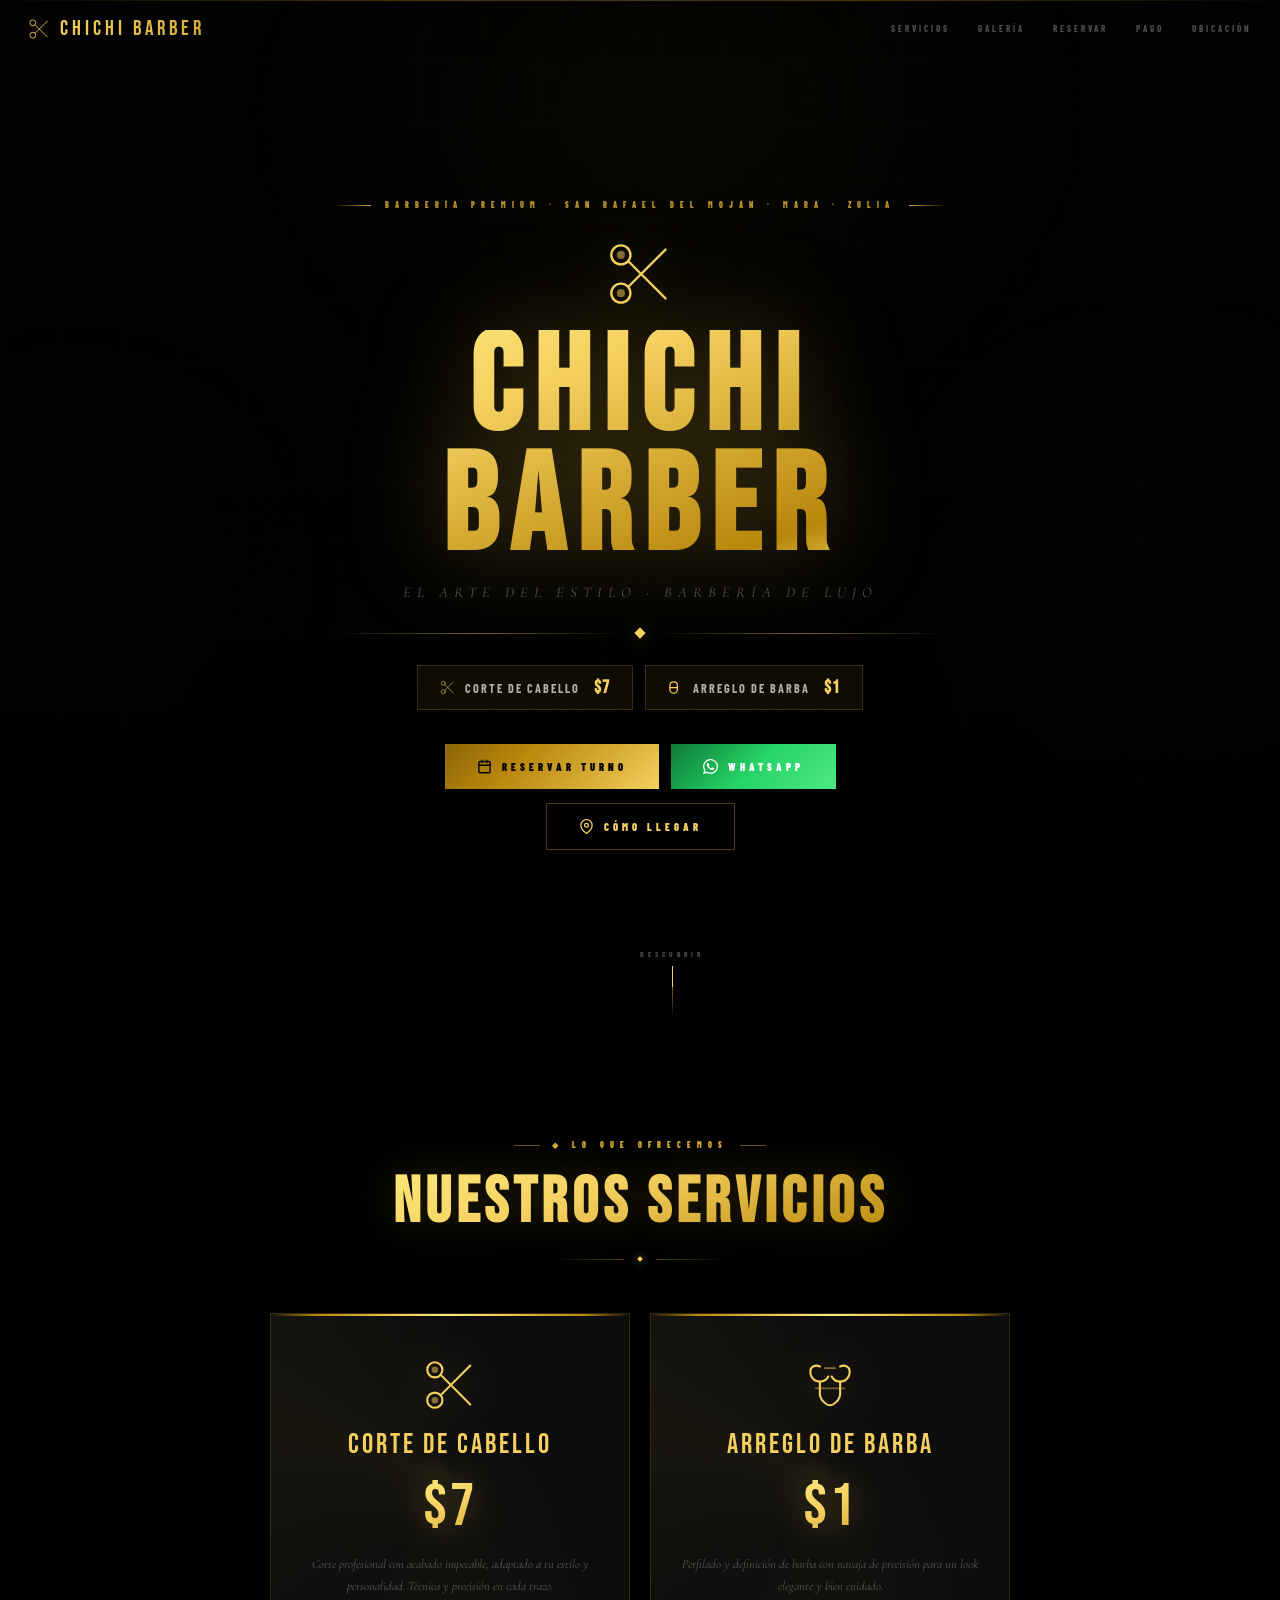
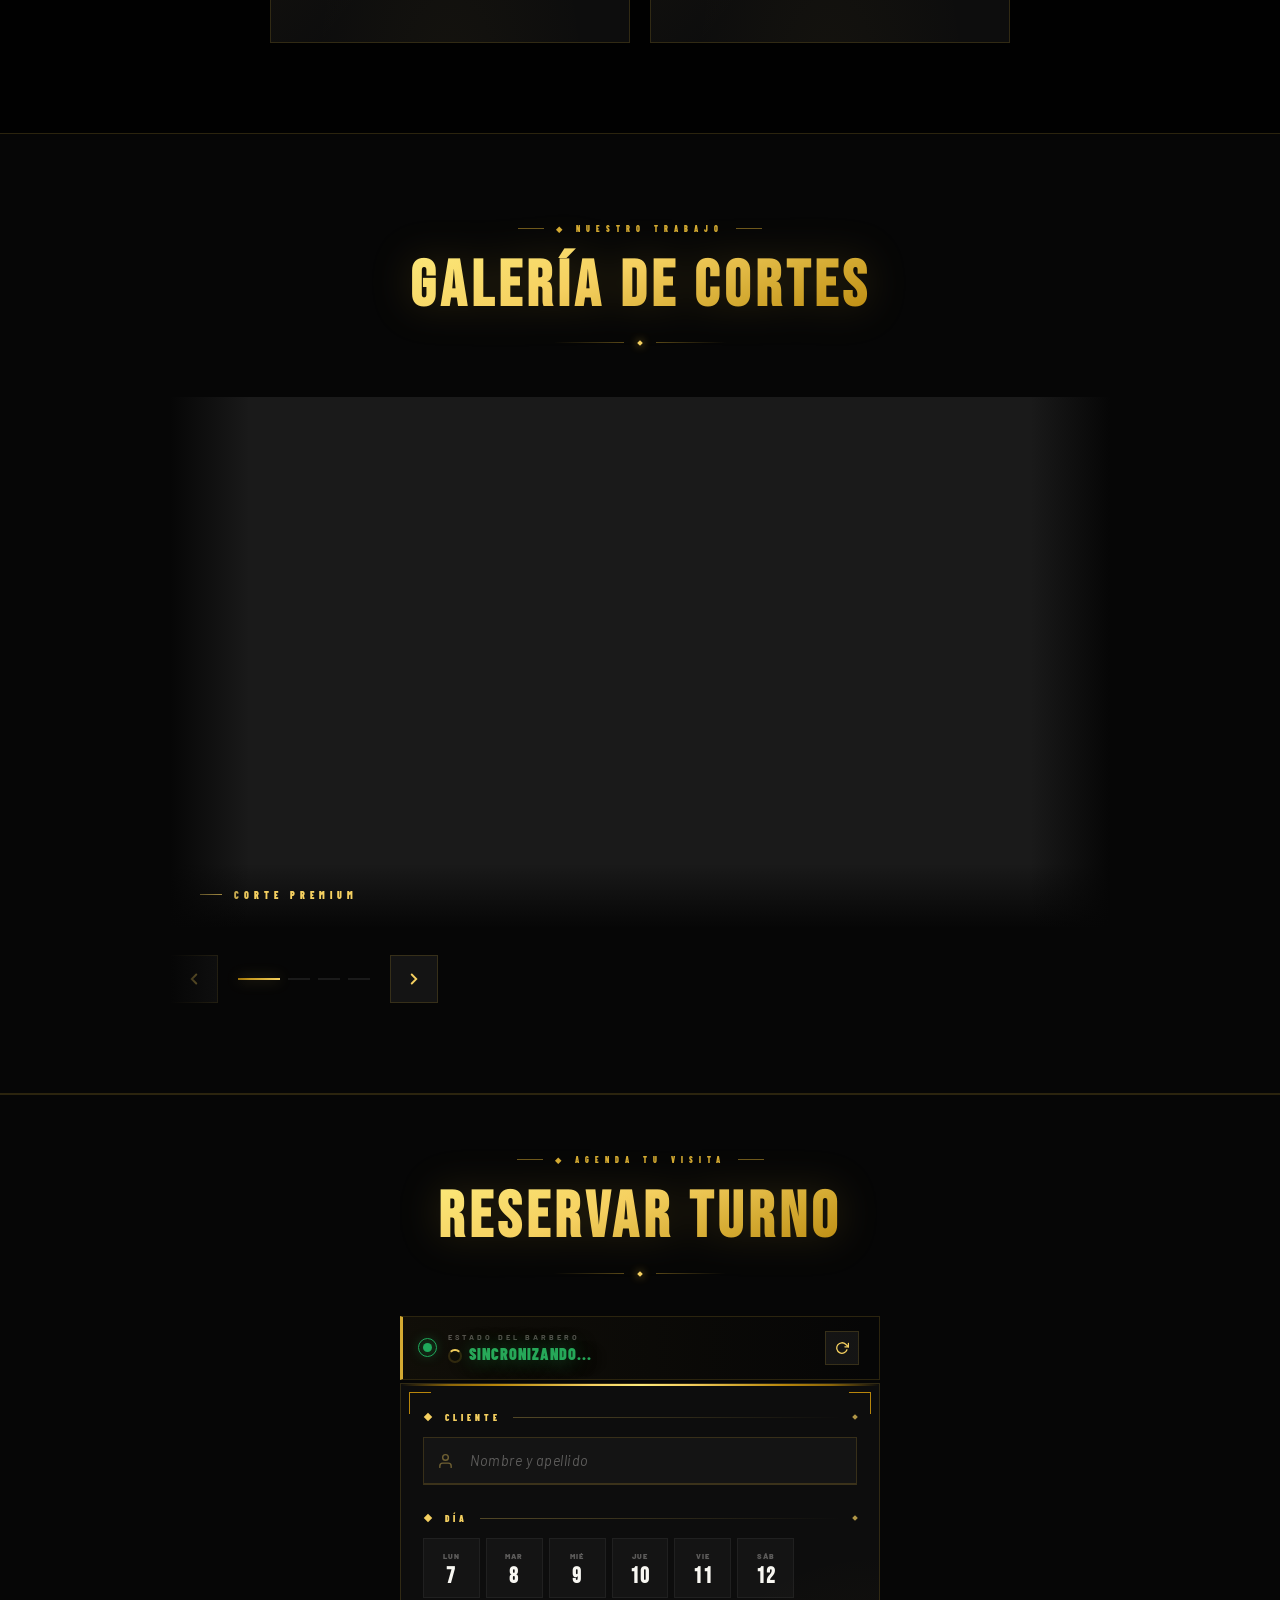
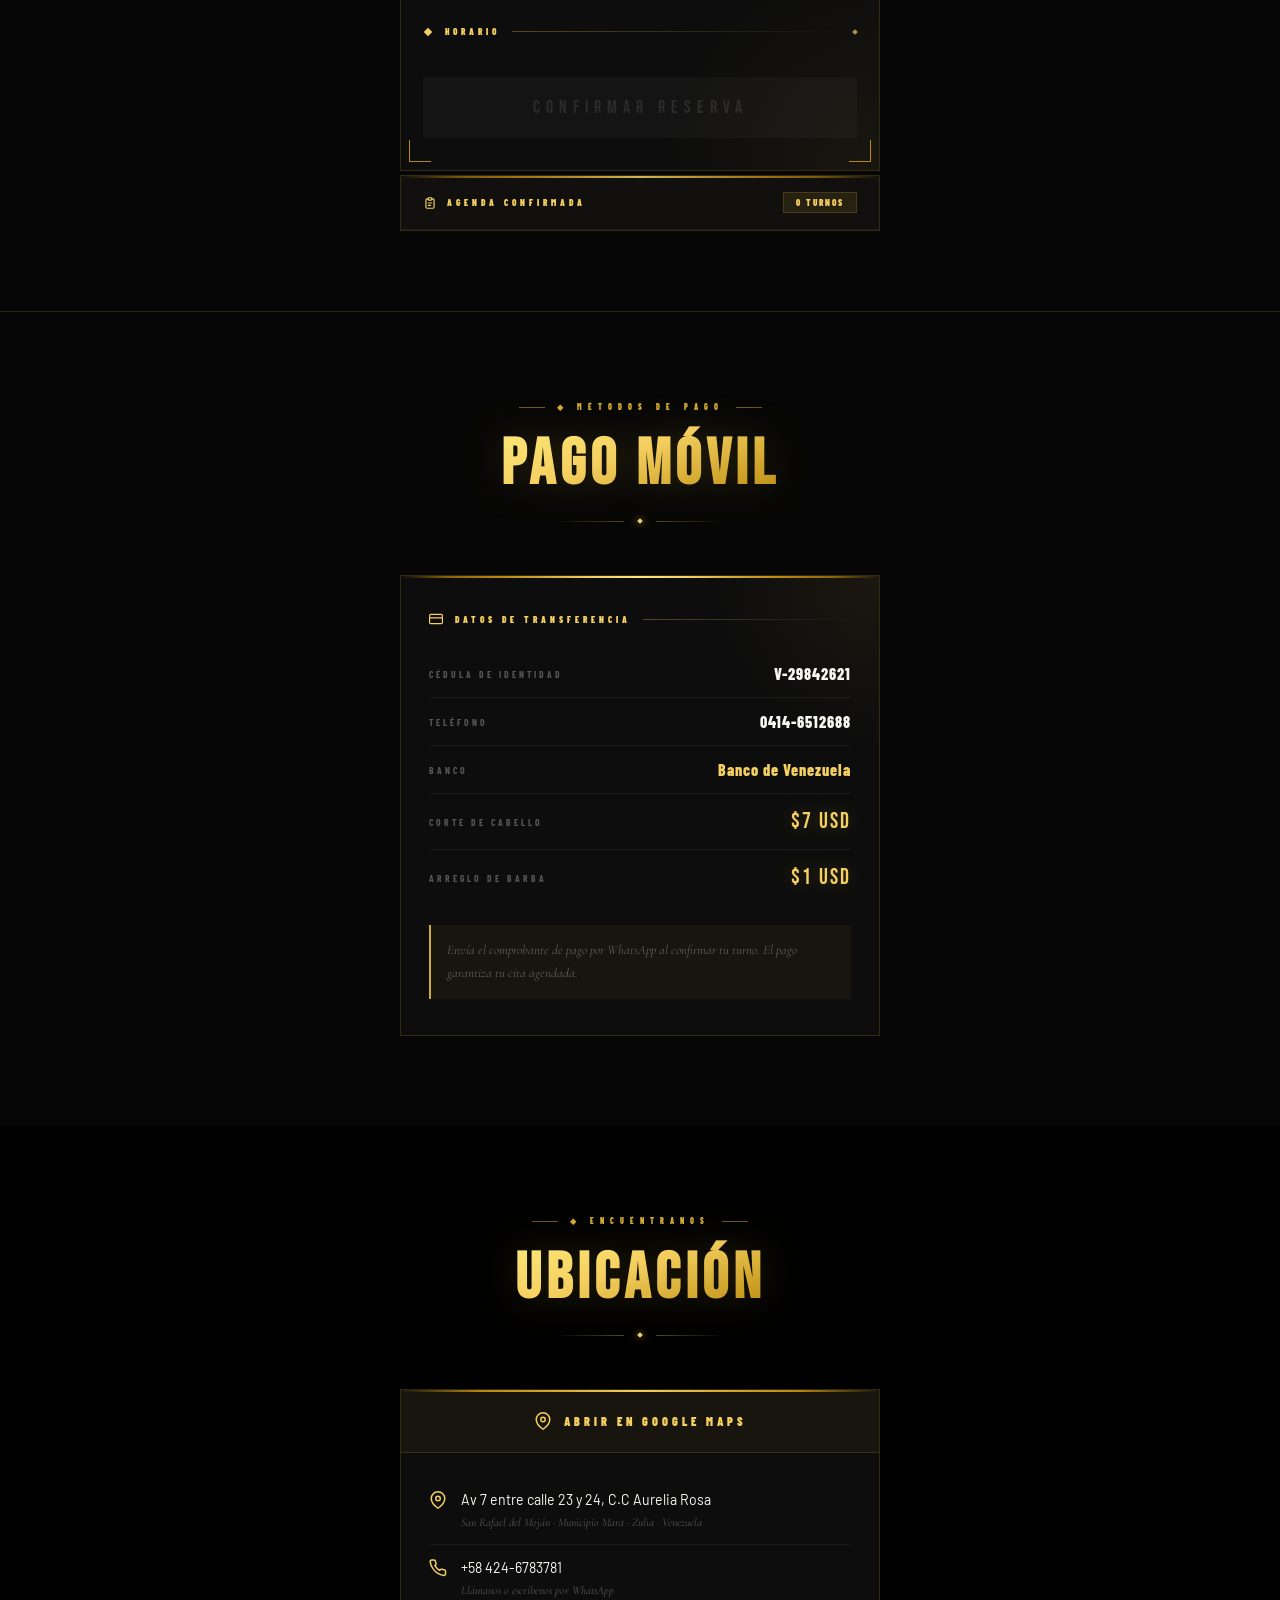
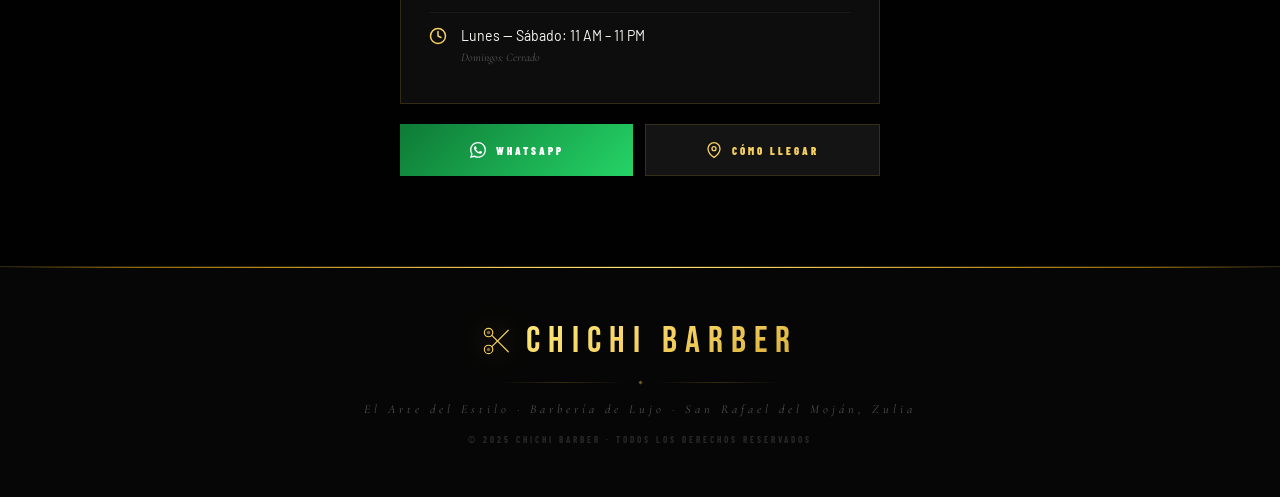
==== index.html @ 73920055 "Update index.html" ====
<!DOCTYPE html>
<html lang="es">
<head>
<meta charset="UTF-8">
<meta name="viewport" content="width=device-width, initial-scale=1.0">
<title>Chichi Barber — San Rafael del Moján</title>
<link href="https://fonts.googleapis.com/css2?family=Cormorant+Garamond:ital,wght@0,300;0,400;0,600;0,700;1,300;1,400;1,600&family=Bebas+Neue&family=Barlow:wght@300;400;500;600&family=Barlow+Condensed:wght@400;600;700;800;900&display=swap" rel="stylesheet">
<style>
*,*::before,*::after{box-sizing:border-box;margin:0;padding:0}
:root{
  --black:#010101;--ink:#060606;--panel:#0d0d0d;--surface:#141414;--surface2:#1a1a1a;
  --line:rgba(255,255,255,0.05);--line2:rgba(212,170,50,0.18);
  --gold:#d4aa32;--gold2:#f5d060;--gold3:#b8860b;--gold4:#fce97a;--gold5:#8b6508;
  --goldglow:rgba(212,170,50,0.25);--goldglow2:rgba(245,208,96,0.4);
  --dim:rgba(212,170,50,0.07);--dim2:rgba(212,170,50,0.14);
  --green:#1fa85a;--white:#f8f7f2;--muted:rgba(248,247,242,0.32);--wa:#25D366;
}
html{scroll-behavior:smooth}
body{min-height:100vh;background:var(--black);font-family:'Barlow',sans-serif;color:var(--white);overflow-x:hidden}

/* BG */
#bg-layer{position:fixed;inset:0;z-index:0;pointer-events:none;overflow:hidden}
.bg-noise{position:absolute;inset:0;opacity:0.03;background-image:url("data:image/svg+xml,%3Csvg viewBox='0 0 200 200' xmlns='http://www.w3.org/2000/svg'%3E%3Cfilter id='n'%3E%3CfeTurbulence type='fractalNoise' baseFrequency='0.85' numOctaves='4' stitchTiles='stitch'/%3E%3C/filter%3E%3Crect width='100%25' height='100%25' filter='url(%23n)'/%3E%3C/svg%3E");background-size:200px}
.bg-grid{position:absolute;inset:0;background-image:linear-gradient(rgba(212,170,50,0.02) 1px,transparent 1px),linear-gradient(90deg,rgba(212,170,50,0.02) 1px,transparent 1px);background-size:60px 60px;animation:gridDrift 40s linear infinite}
@keyframes gridDrift{from{transform:translate(0,0)}to{transform:translate(60px,60px)}}
.bg-orb{position:absolute;border-radius:50%;filter:blur(100px);animation:orbFloat 15s ease-in-out infinite}
.bg-orb.o1{width:700px;height:500px;background:radial-gradient(ellipse,rgba(212,170,50,0.08),transparent 70%);top:-15%;left:25%;animation-delay:0s}
.bg-orb.o2{width:500px;height:500px;background:radial-gradient(ellipse,rgba(245,208,96,0.05),transparent 70%);bottom:5%;right:-10%;animation-delay:-7s}
.bg-orb.o3{width:350px;height:350px;background:radial-gradient(ellipse,rgba(212,170,50,0.06),transparent 70%);top:45%;left:-8%;animation-delay:-12s}
@keyframes orbFloat{0%,100%{transform:translateY(0) scale(1)}33%{transform:translateY(-50px) scale(1.06)}66%{transform:translateY(25px) scale(0.96)}}
.particle{position:absolute;width:2px;height:2px;background:var(--gold2);border-radius:50%;animation:particleFly linear infinite;opacity:0}
@keyframes particleFly{0%{transform:translateY(100vh) translateX(0);opacity:0}10%{opacity:1}90%{opacity:0.4}100%{transform:translateY(-10vh) translateX(var(--dx));opacity:0}}

/* SPLASH */
#splash{position:fixed;inset:0;z-index:9999;background:var(--black);display:flex;align-items:center;justify-content:center;transition:opacity 1s ease,visibility 1s ease}
#splash.hide{opacity:0;visibility:hidden;pointer-events:none}
.splash-bg{position:absolute;inset:0;background-image:url('https://lh3.googleusercontent.com/d/1rEX0ro11q-fupkjjklZrRHa53MEv4oYQ');background-size:cover;background-position:center top;filter:blur(14px) brightness(0.15) saturate(0.5);transform:scale(1.1)}
.splash-vignette{position:absolute;inset:0;background:radial-gradient(ellipse at center,transparent 20%,rgba(1,1,1,0.92) 100%)}
.splash-content{position:relative;z-index:1;text-align:center;display:flex;flex-direction:column;align-items:center;gap:0}
.splash-icon-wrap{width:76px;height:76px;color:var(--gold2);margin-bottom:22px;animation:splashIconIn 1s cubic-bezier(0.16,1,0.3,1) 0.2s both,scissorFloat 4s ease-in-out 1.4s infinite;filter:drop-shadow(0 0 36px var(--goldglow2))}
@keyframes splashIconIn{from{opacity:0;transform:scale(0.4) rotate(-40deg)}to{opacity:1;transform:scale(1) rotate(0)}}
@keyframes scissorFloat{0%,100%{transform:rotate(0) scale(1)}25%{transform:rotate(12deg) scale(1.06)}75%{transform:rotate(-6deg) scale(0.97)}}
.splash-kicker{font-family:'Barlow Condensed';font-size:0.5rem;font-weight:900;letter-spacing:7px;text-transform:uppercase;color:var(--gold);opacity:0.8;margin-bottom:12px;animation:fadeUp 0.8s cubic-bezier(0.16,1,0.3,1) 0.5s both}
.splash-name{font-family:'Bebas Neue';font-size:clamp(3.8rem,14vw,6.5rem);letter-spacing:12px;line-height:0.88;background:linear-gradient(160deg,var(--gold4) 0%,var(--gold2) 30%,var(--gold) 55%,var(--gold3) 80%,var(--gold4) 100%);-webkit-background-clip:text;-webkit-text-fill-color:transparent;background-clip:text;filter:drop-shadow(0 0 50px rgba(212,170,50,0.5));animation:fadeUp 0.8s cubic-bezier(0.16,1,0.3,1) 0.65s both}
.splash-sub{font-family:'Cormorant Garamond',serif;font-style:italic;font-size:0.88rem;letter-spacing:5px;text-transform:uppercase;color:var(--muted);margin-top:10px;animation:fadeUp 0.8s cubic-bezier(0.16,1,0.3,1) 0.8s both}
.splash-sep{display:flex;align-items:center;gap:14px;width:220px;margin:24px 0 20px;animation:fadeUp 0.8s cubic-bezier(0.16,1,0.3,1) 0.95s both}
.spl{flex:1;height:1px;background:linear-gradient(90deg,transparent,var(--gold2))}.spl.r{background:linear-gradient(90deg,var(--gold2),transparent)}
.spd{width:6px;height:6px;background:var(--gold2);transform:rotate(45deg);box-shadow:0 0 12px var(--gold2);animation:diamondPulse 1.5s ease-in-out infinite}
.splash-bar-wrap{width:210px;height:1px;background:rgba(212,170,50,0.12);overflow:hidden;animation:fadeUp 0.8s ease 1.1s both}
.splash-bar{height:100%;width:0%;background:linear-gradient(90deg,var(--gold5),var(--gold3),var(--gold),var(--gold2),var(--gold4));animation:loadBar 2.3s cubic-bezier(0.4,0,0.2,1) 1.15s both;box-shadow:0 0 16px var(--goldglow2)}
@keyframes loadBar{from{width:0%}to{width:100%}}
.splash-txt{margin-top:12px;font-family:'Barlow Condensed';font-size:0.5rem;font-weight:700;letter-spacing:4px;text-transform:uppercase;color:var(--gold);opacity:0.6;animation:fadeUp 0.8s ease 1.15s both}
@keyframes fadeUp{from{opacity:0;transform:translateY(16px)}to{opacity:1;transform:translateY(0)}}
@keyframes diamondPulse{0%,100%{box-shadow:0 0 8px var(--gold),0 0 16px var(--goldglow)}50%{box-shadow:0 0 22px var(--gold2),0 0 45px var(--goldglow2)}}

/* NAV */
.nav{position:fixed;top:0;left:0;right:0;z-index:100;padding:16px 28px;display:flex;align-items:center;justify-content:space-between;transition:all 0.4s ease}
.nav.scrolled{background:rgba(6,6,6,0.96);border-bottom:1px solid var(--line2);backdrop-filter:blur(14px)}
.nav-logo{display:flex;align-items:center;gap:10px;text-decoration:none;cursor:pointer}
.nav-logo-icon{width:22px;height:22px;color:var(--gold2);flex-shrink:0;filter:drop-shadow(0 0 8px var(--goldglow2))}
.nav-logo-text{font-family:'Bebas Neue';font-size:1.3rem;letter-spacing:4px;background:linear-gradient(135deg,var(--gold2),var(--gold));-webkit-background-clip:text;-webkit-text-fill-color:transparent;background-clip:text}
.nav-links{display:flex;gap:28px}
.nav-link{font-family:'Barlow Condensed';font-size:0.57rem;font-weight:700;letter-spacing:3px;text-transform:uppercase;color:var(--muted);text-decoration:none;cursor:pointer;transition:color 0.3s;position:relative}
.nav-link::after{content:'';position:absolute;bottom:-4px;left:0;width:0;height:1px;background:var(--gold2);transition:width 0.3s ease}
.nav-link:hover{color:var(--gold2)}.nav-link:hover::after{width:100%}

/* HERO */
.hero-section{position:relative;width:100%;min-height:100vh;display:flex;align-items:center;justify-content:center;overflow:hidden}
.hero-bg{position:absolute;inset:0;background-image:url('https://lh3.googleusercontent.com/d/1rEX0ro11q-fupkjjklZrRHa53MEv4oYQ');background-size:cover;background-position:center top;filter:brightness(0.22) saturate(0.6);animation:heroZoom 22s ease-in-out infinite alternate}
@keyframes heroZoom{from{transform:scale(1.02)}to{transform:scale(1.13)}}
.hero-overlay{position:absolute;inset:0;background:linear-gradient(to bottom,rgba(1,1,1,0.18) 0%,rgba(1,1,1,0.42) 40%,rgba(1,1,1,0.92) 82%,#010101 100%)}
.hero-scanline{position:absolute;top:0;left:0;right:0;height:1px;background:linear-gradient(90deg,transparent 0%,var(--gold3) 30%,var(--gold2) 50%,var(--gold3) 70%,transparent 100%);animation:scanDown 10s linear infinite;opacity:0.35}
@keyframes scanDown{from{top:0}to{top:100%}}
.hero-inner{position:relative;z-index:2;display:flex;flex-direction:column;align-items:center;padding:110px 20px 110px;text-align:center;width:100%;max-width:660px;animation:fadeUp 1s cubic-bezier(0.16,1,0.3,1) 2.9s both}
.hero-badge{display:flex;align-items:center;gap:14px;margin-bottom:30px}
.hbl{width:38px;height:1px;background:linear-gradient(90deg,transparent,var(--gold))}.hbl.r{background:linear-gradient(90deg,var(--gold),transparent)}
.hbt{font-family:'Barlow Condensed';font-size:0.5rem;font-weight:900;letter-spacing:6px;text-transform:uppercase;color:var(--gold);opacity:0.85}
.hero-icon-wrap{width:68px;height:68px;color:var(--gold2);margin-bottom:22px;animation:heroIconFloat 4s ease-in-out infinite;filter:drop-shadow(0 0 36px var(--goldglow2))}
@keyframes heroIconFloat{0%,100%{transform:translateY(0) rotate(0)}50%{transform:translateY(-12px) rotate(10deg)}}
.hero-name{font-family:'Bebas Neue';font-size:clamp(4.5rem,16vw,8.5rem);letter-spacing:12px;line-height:0.88;background:linear-gradient(160deg,var(--gold4) 0%,var(--gold2) 28%,var(--gold) 55%,var(--gold3) 80%,var(--gold4) 100%);-webkit-background-clip:text;-webkit-text-fill-color:transparent;background-clip:text;filter:drop-shadow(0 0 50px rgba(212,170,50,0.35))}
.hero-sub{font-family:'Cormorant Garamond',serif;font-style:italic;font-size:0.92rem;letter-spacing:6px;text-transform:uppercase;color:var(--muted);margin-top:14px}
.hero-div{width:100%;display:flex;align-items:center;gap:14px;margin:28px 0}
.hdl{flex:1;height:1px;background:linear-gradient(90deg,transparent,var(--gold2),transparent);opacity:0.45}
.hdd{width:8px;height:8px;background:var(--gold2);transform:rotate(45deg);box-shadow:0 0 22px var(--goldglow2),0 0 44px rgba(245,208,96,0.2);animation:diamondPulse 2s ease-in-out infinite}
.hero-services{display:flex;gap:12px;flex-wrap:wrap;justify-content:center;margin-bottom:34px}
.svc-pill{display:flex;align-items:center;gap:10px;background:rgba(212,170,50,0.07);border:1px solid rgba(212,170,50,0.2);padding:11px 22px;font-family:'Barlow Condensed';font-size:0.76rem;font-weight:700;letter-spacing:2px;text-transform:uppercase;color:rgba(248,247,242,0.7);transition:all 0.4s cubic-bezier(0.16,1,0.3,1)}
.svc-pill:hover{background:rgba(212,170,50,0.13);border-color:var(--gold);transform:translateY(-2px);box-shadow:0 8px 24px rgba(212,170,50,0.1)}
.pill-ico{width:15px;height:15px;color:var(--gold2);flex-shrink:0}
.pill-price{color:var(--gold2);font-size:1.1rem;font-family:'Bebas Neue';letter-spacing:1px;margin-left:4px}
.hero-ctas{display:flex;gap:12px;flex-wrap:wrap;justify-content:center;margin-bottom:14px}
.btn-cta{display:flex;align-items:center;gap:10px;padding:15px 32px;font-family:'Barlow Condensed';font-size:0.66rem;font-weight:900;letter-spacing:4px;text-transform:uppercase;text-decoration:none;cursor:pointer;border:none;transition:all 0.4s cubic-bezier(0.16,1,0.3,1);position:relative;overflow:hidden}
.btn-cta::before{content:'';position:absolute;top:0;left:-120%;width:100%;height:100%;background:linear-gradient(90deg,transparent,rgba(255,255,255,0.18),transparent);transition:left 0.5s}
.btn-cta:hover::before{left:120%}
.btn-ico{width:15px;height:15px;flex-shrink:0}
.btn-gold{background:linear-gradient(135deg,var(--gold5),var(--gold3),var(--gold),var(--gold2));color:#060300}
.btn-gold:hover{transform:translateY(-3px);box-shadow:0 18px 44px rgba(212,170,50,0.55),0 0 0 1px rgba(245,208,96,0.3)}
.btn-outline{background:transparent;border:1px solid rgba(212,170,50,0.35);color:var(--gold2)}
.btn-outline:hover{border-color:var(--gold2);background:rgba(212,170,50,0.07);transform:translateY(-2px);box-shadow:0 8px 24px rgba(212,170,50,0.12)}
.btn-wa{background:linear-gradient(135deg,#0e7a36,var(--wa),#4de882);color:#fff}
.btn-wa:hover{transform:translateY(-3px);box-shadow:0 18px 36px rgba(37,211,102,0.38)}
.scroll-hint{position:absolute;bottom:32px;left:50%;transform:translateX(-50%);display:flex;flex-direction:column;align-items:center;gap:8px;cursor:pointer;animation:fadeUp 1s ease 3.9s both}
.scroll-hint span{font-family:'Barlow Condensed';font-size:0.46rem;font-weight:700;letter-spacing:4px;text-transform:uppercase;color:var(--muted)}
.scroll-bar{position:relative;width:1px;height:52px;background:linear-gradient(to bottom,var(--gold),transparent);overflow:hidden}
.scroll-shine{position:absolute;top:0;width:100%;height:40%;background:var(--gold2);animation:arrowSlide 2s ease-in-out infinite}
@keyframes arrowSlide{0%{top:-40%;opacity:1}100%{top:130%;opacity:0}}

/* SECTIONS */
section{padding:90px 20px;display:flex;flex-direction:column;align-items:center;position:relative;z-index:2}
.sec-hdr{text-align:center;margin-bottom:52px}
.sec-kick{font-family:'Barlow Condensed';font-size:0.5rem;font-weight:900;letter-spacing:6px;text-transform:uppercase;color:var(--gold);margin-bottom:14px;display:flex;align-items:center;justify-content:center;gap:12px}
.skl{width:26px;height:1px;background:var(--gold);opacity:0.5}
.sec-ttl{font-family:'Bebas Neue';font-size:clamp(2.2rem,8vw,4rem);letter-spacing:5px;background:linear-gradient(160deg,var(--gold4) 0%,var(--gold2) 40%,var(--gold) 70%,var(--gold3) 100%);-webkit-background-clip:text;-webkit-text-fill-color:transparent;background-clip:text;filter:drop-shadow(0 0 20px rgba(212,170,50,0.2))}
.sec-div{display:flex;align-items:center;gap:14px;margin-top:16px;justify-content:center}
.sdl{width:70px;height:1px;background:linear-gradient(90deg,transparent,var(--gold));opacity:0.4}.sdl.r{background:linear-gradient(90deg,var(--gold),transparent)}
.sdd{width:4px;height:4px;background:var(--gold2);transform:rotate(45deg);box-shadow:0 0 8px var(--gold)}
.reveal{opacity:0;transform:translateY(28px);transition:opacity 0.85s cubic-bezier(0.16,1,0.3,1),transform 0.85s cubic-bezier(0.16,1,0.3,1)}
.reveal.visible{opacity:1;transform:translateY(0)}

/* SERVICES */
.services-grid{display:grid;grid-template-columns:repeat(auto-fit,minmax(240px,1fr));gap:20px;width:100%;max-width:740px}
.svc-card{background:var(--panel);border:1px solid var(--line2);padding:44px 30px;display:flex;flex-direction:column;align-items:center;gap:16px;text-align:center;position:relative;overflow:hidden;transition:all 0.5s cubic-bezier(0.16,1,0.3,1)}
.svc-card::before{content:'';position:absolute;top:0;left:0;right:0;height:2px;background:linear-gradient(90deg,transparent,var(--gold3),var(--gold),var(--gold2),var(--gold4),var(--gold2),var(--gold),var(--gold3),transparent)}
.svc-card::after{content:'';position:absolute;inset:0;background:radial-gradient(ellipse at 50% 120%,rgba(212,170,50,0.08),transparent 55%);opacity:0.5;transition:opacity 0.4s}
.card-spin{position:absolute;top:-60%;left:-60%;width:220%;height:220%;background:conic-gradient(from 0deg,transparent 60%,rgba(212,170,50,0.06) 80%,transparent 100%)}
.svc-card:hover{transform:translateY(-9px) scale(1.01);box-shadow:0 28px 64px rgba(0,0,0,0.65),0 0 0 1px rgba(212,170,50,0.22),0 0 50px rgba(212,170,50,0.06)}
.svc-card:hover::after{opacity:2}
.svc-card:hover .card-spin{animation:rotateBorder 3s linear infinite}
@keyframes rotateBorder{from{transform:rotate(0)}to{transform:rotate(360deg)}}
.svc-icon-w{width:54px;height:54px;color:var(--gold2);filter:drop-shadow(0 0 24px var(--goldglow2));transition:transform 0.5s cubic-bezier(0.16,1,0.3,1)}
.svc-card:hover .svc-icon-w{transform:scale(1.18) rotate(12deg)}
.svc-name{font-family:'Bebas Neue';font-size:1.75rem;letter-spacing:3px;color:var(--gold2)}
.svc-price{font-family:'Bebas Neue';font-size:3.8rem;letter-spacing:3px;background:linear-gradient(160deg,var(--gold4),var(--gold2),var(--gold));-webkit-background-clip:text;-webkit-text-fill-color:transparent;background-clip:text;line-height:1;filter:drop-shadow(0 0 18px rgba(212,170,50,0.45))}
.svc-desc{font-size:0.78rem;color:var(--muted);font-family:'Cormorant Garamond',serif;font-style:italic;line-height:1.75}

/* SLIDER */
.slider-section{background:var(--ink);border-top:1px solid var(--line2);border-bottom:1px solid var(--line2)}
.slider-wrap{width:100%;max-width:940px;position:relative;overflow:hidden}
.slider-wrap::before,.slider-wrap::after{content:'';position:absolute;top:0;bottom:0;width:80px;z-index:2;pointer-events:none}
.slider-wrap::before{left:0;background:linear-gradient(90deg,var(--ink),transparent)}
.slider-wrap::after{right:0;background:linear-gradient(90deg,transparent,var(--ink))}
.slider-track{display:flex;transition:transform 0.72s cubic-bezier(0.16,1,0.3,1)}
.slide{min-width:100%;height:530px;position:relative;flex-shrink:0;overflow:hidden;background:#0a0a0a}
.slide img{width:100%;height:100%;object-fit:contain;object-position:center center;display:block;filter:brightness(0.87) saturate(0.9);transition:transform 8s ease}
.slide.active img{transform:scale(1.07)}
.slide-overlay{position:absolute;bottom:0;left:0;right:0;background:linear-gradient(to top,rgba(1,1,1,0.78),transparent);padding:26px 30px}
.slide-label{font-family:'Barlow Condensed';font-size:0.62rem;font-weight:900;letter-spacing:5px;text-transform:uppercase;color:var(--gold2);display:flex;align-items:center;gap:12px}
.slide-label::before{content:'';display:inline-block;width:22px;height:1px;background:var(--gold2)}
.slider-nav{display:flex;align-items:center;gap:20px;margin-top:28px}
.slider-btn{width:48px;height:48px;background:var(--surface);border:1px solid var(--line2);color:var(--gold2);cursor:pointer;display:flex;align-items:center;justify-content:center;transition:all 0.35s ease;flex-shrink:0}
.slider-btn svg{width:18px;height:18px}
.slider-btn:hover{background:rgba(212,170,50,0.12);border-color:var(--gold2);transform:scale(1.1);box-shadow:0 0 22px rgba(212,170,50,0.2)}
.slider-dots{display:flex;gap:8px}
.dot{width:22px;height:2px;background:var(--surface2);cursor:pointer;transition:all 0.4s cubic-bezier(0.16,1,0.3,1)}
.dot.active{background:linear-gradient(90deg,var(--gold3),var(--gold),var(--gold2));width:42px;box-shadow:0 0 14px var(--goldglow2)}

/* BOOKING */
.booking-section{background:var(--ink);border-top:1px solid var(--line2);padding-top:60px;padding-bottom:80px}
.content-wrap{position:relative;z-index:2;width:100%;display:flex;flex-direction:column;align-items:center;padding:0 16px}
.status-bar{width:100%;max-width:480px;background:var(--ink);border:1px solid var(--line2);border-left:3px solid var(--gold);padding:14px 20px;display:flex;align-items:center;gap:16px;margin-bottom:3px;position:relative;overflow:hidden}
.status-bar::before{content:'';position:absolute;inset:0;background:linear-gradient(90deg,rgba(212,170,50,0.05),transparent);pointer-events:none}
.status-shimmer{position:absolute;top:0;left:-100%;width:100%;height:100%;background:linear-gradient(90deg,transparent,rgba(212,170,50,0.07),transparent);animation:shimmerSlide 4s ease-in-out infinite}
@keyframes shimmerSlide{0%{left:-100%}100%{left:200%}}
.status-dot{width:9px;height:9px;border-radius:50%;flex-shrink:0;position:relative}
.status-dot::after{content:'';position:absolute;inset:-5px;border-radius:50%;animation:dotRipple 2s ease-out infinite}
.status-dot.verde{background:var(--green);box-shadow:0 0 14px var(--green)}.status-dot.verde::after{border:1px solid var(--green)}
.status-dot.dorado{background:var(--gold2);box-shadow:0 0 14px var(--gold2)}.status-dot.dorado::after{border:1px solid var(--gold2)}
@keyframes dotRipple{0%{transform:scale(0.8);opacity:1}100%{transform:scale(2.8);opacity:0}}
.status-text{display:flex;flex-direction:column;flex:1}
.status-kicker{font-size:0.47rem;font-weight:700;letter-spacing:3px;text-transform:uppercase;color:var(--muted);margin-bottom:2px}
.status-main{font-family:'Barlow Condensed';font-size:1rem;font-weight:900;text-transform:uppercase;letter-spacing:1px;transition:all 0.5s ease}
.status-main.verde{color:var(--green);text-shadow:0 0 20px rgba(31,168,90,0.5)}
.status-main.dorado{color:var(--gold2);text-shadow:0 0 22px var(--goldglow2)}
.btn-refresh{background:var(--surface);border:1px solid var(--line2);color:var(--gold2);width:34px;height:34px;display:flex;align-items:center;justify-content:center;cursor:pointer;transition:all 0.4s cubic-bezier(0.16,1,0.3,1)}
.btn-refresh svg{width:14px;height:14px}
.btn-refresh:hover{background:rgba(212,170,50,0.1);border-color:var(--gold2);transform:rotate(200deg);box-shadow:0 0 18px rgba(212,170,50,0.2)}
.card{width:100%;max-width:480px;background:var(--panel);border:1px solid var(--line2);padding:28px 22px 32px;position:relative;overflow:hidden}
.card::before{content:'';position:absolute;top:0;left:0;right:0;height:2px;background:linear-gradient(90deg,transparent,var(--gold5),var(--gold3),var(--gold),var(--gold2),var(--gold4),var(--gold2),var(--gold),var(--gold3),var(--gold5),transparent);animation:topGlow 3s ease-in-out infinite}
@keyframes topGlow{0%,100%{opacity:0.7;filter:brightness(1)}50%{opacity:1;filter:brightness(1.3)}}
.card::after{content:'';position:absolute;bottom:0;right:0;width:220px;height:220px;background:radial-gradient(circle at bottom right,rgba(212,170,50,0.06),transparent 70%);pointer-events:none}
.card-corner{position:absolute;width:22px;height:22px;pointer-events:none;transition:all 0.4s ease}
.card-corner.tl{top:8px;left:8px;border-top:1px solid var(--gold3);border-left:1px solid var(--gold3)}
.card-corner.tr{top:8px;right:8px;border-top:1px solid var(--gold3);border-right:1px solid var(--gold3)}
.card-corner.bl{bottom:8px;left:8px;border-bottom:1px solid var(--gold3);border-left:1px solid var(--gold3)}
.card-corner.br{bottom:8px;right:8px;border-bottom:1px solid var(--gold3);border-right:1px solid var(--gold3)}
.card:hover .card-corner{border-color:var(--gold2);box-shadow:0 0 10px var(--goldglow)}
.sec{display:flex;align-items:center;gap:12px;margin-bottom:14px}
.sec-ico{color:var(--gold2);width:10px;height:10px;flex-shrink:0}
.sec-lbl{font-family:'Barlow Condensed';font-size:0.57rem;font-weight:900;letter-spacing:4px;text-transform:uppercase;color:var(--gold2);white-space:nowrap}
.sec-line{flex:1;height:1px;background:linear-gradient(90deg,var(--gold2),transparent);opacity:0.3}
.sec-dia{width:4px;height:4px;background:var(--gold2);transform:rotate(45deg);flex-shrink:0;opacity:0.7}
.input-wrap{position:relative;margin-bottom:28px}
.input-nombre{width:100%;background:var(--surface);border:1px solid var(--line2);border-bottom:2px solid rgba(212,170,50,0.2);padding:14px 16px 14px 46px;color:var(--white);font-family:'Barlow';font-size:0.9rem;outline:none;transition:all 0.4s ease;letter-spacing:0.5px}
.input-nombre::placeholder{color:var(--muted);font-style:italic}
.input-nombre:focus{border-color:rgba(212,170,50,0.35);border-bottom-color:var(--gold2);background:rgba(212,170,50,0.03);box-shadow:0 4px 28px rgba(212,170,50,0.08)}
.input-ico{position:absolute;left:14px;top:50%;transform:translateY(-50%);color:var(--gold2);opacity:0.4;width:17px;height:17px;pointer-events:none;transition:opacity 0.3s}
.input-wrap:focus-within .input-ico{opacity:1}
.input-line{position:absolute;bottom:0;left:0;height:2px;width:0%;background:linear-gradient(90deg,var(--gold5),var(--gold3),var(--gold),var(--gold2),var(--gold4));transition:width 0.5s cubic-bezier(0.16,1,0.3,1);box-shadow:0 0 10px var(--goldglow)}
.input-nombre:focus~.input-line{width:100%}
.dias-strip{display:grid;grid-template-columns:repeat(7,1fr);gap:6px;margin-bottom:28px}
.dia-cell{display:flex;flex-direction:column;align-items:center;padding:12px 4px 10px;background:var(--surface);border:1px solid var(--line);cursor:pointer;transition:all 0.35s cubic-bezier(0.16,1,0.3,1);position:relative;overflow:hidden}
.dia-cell::after{content:'';position:absolute;inset:0;background:linear-gradient(to top,rgba(212,170,50,0.08),transparent);opacity:0;transition:opacity 0.3s}
.dia-cell:not(.dia-active):hover{border-color:rgba(212,170,50,0.45);transform:translateY(-3px);background:var(--surface2);box-shadow:0 10px 28px rgba(0,0,0,0.4)}
.dia-cell:not(.dia-active):hover::after{opacity:1}
.dia-cell.dia-active{background:linear-gradient(145deg,var(--gold3),var(--gold),var(--gold2),var(--gold4));border-color:var(--gold4);transform:translateY(-4px);box-shadow:0 16px 40px rgba(212,170,50,0.5),0 0 0 1px rgba(252,233,122,0.25),0 0 30px rgba(212,170,50,0.15)}
.dia-dow{font-size:0.47rem;text-transform:uppercase;font-weight:900;color:var(--muted);letter-spacing:1px;margin-bottom:5px;transition:color 0.3s}
.dia-num{font-size:1.35rem;font-weight:900;font-family:'Bebas Neue';letter-spacing:1px;line-height:1;transition:color 0.3s}
.dia-active .dia-dow,.dia-active .dia-num{color:#080400}
.horas-grid{display:grid;grid-template-columns:repeat(3,1fr);gap:6px;margin-bottom:26px}
.hora-cell{padding:14px 4px 12px;background:var(--surface);border:1px solid var(--line);text-align:center;cursor:pointer;position:relative;transition:all 0.35s cubic-bezier(0.16,1,0.3,1);overflow:hidden}
.hora-cell::before{content:'';position:absolute;inset:0;background:linear-gradient(135deg,rgba(212,170,50,0.1),transparent);opacity:0;transition:opacity 0.3s}
.hora-cell:not(.hora-ocupado):hover{border-color:rgba(212,170,50,0.55);background:var(--surface2);transform:translateY(-3px) scale(1.03);box-shadow:0 10px 24px rgba(0,0,0,0.35),0 0 18px rgba(212,170,50,0.1)}
.hora-cell:not(.hora-ocupado):hover::before{opacity:1}
.hora-cell.hora-selected{background:linear-gradient(145deg,var(--gold5),var(--gold3),var(--gold),var(--gold2));border-color:var(--gold2);transform:translateY(-3px) scale(1.03);box-shadow:0 16px 36px rgba(212,170,50,0.5),0 0 0 1px rgba(245,208,96,0.2)}
.hora-cell.hora-selected .hora-time{color:#080400}
.hora-cell.hora-ocupado{background:rgba(192,57,43,0.07);border-color:rgba(231,76,60,0.17);cursor:not-allowed;opacity:0.52}
.hora-time{font-family:'Bebas Neue';font-size:1.15rem;letter-spacing:1px;position:relative;z-index:1}
.hora-nombre{font-size:0.52rem;color:var(--gold2);display:block;margin-top:3px;font-weight:700;letter-spacing:0.5px;position:relative;z-index:1;white-space:nowrap;overflow:hidden;text-overflow:ellipsis;padding:0 4px}
.btn-confirmar{width:100%;padding:19px;background:linear-gradient(135deg,var(--gold5),var(--gold3),var(--gold),var(--gold2));color:#080400;border:none;font-family:'Bebas Neue';font-size:1.15rem;letter-spacing:6px;text-transform:uppercase;cursor:pointer;transition:all 0.4s cubic-bezier(0.16,1,0.3,1);position:relative;overflow:hidden}
.btn-confirmar::before{content:'';position:absolute;top:0;left:-120%;width:100%;height:100%;background:linear-gradient(90deg,transparent,rgba(255,255,255,0.2),transparent);transition:left 0.5s}
.btn-confirmar:not(:disabled):hover{transform:translateY(-3px);box-shadow:0 18px 44px rgba(212,170,50,0.55),0 0 0 1px rgba(245,208,96,0.25)}
.btn-confirmar:not(:disabled):hover::before{left:120%}
.btn-confirmar:disabled{background:var(--surface);color:rgba(255,255,255,0.1);cursor:not-allowed}
.btn-wa-ready{background:linear-gradient(135deg,#0e7a36,var(--wa),#4de882)!important;color:#fff!important;animation:waPulse 2s ease-in-out infinite;letter-spacing:3px!important}
@keyframes waPulse{0%,100%{box-shadow:0 0 0 0 rgba(37,211,102,0.4),0 10px 30px rgba(37,211,102,0.2)}50%{box-shadow:0 0 0 16px rgba(37,211,102,0),0 10px 30px rgba(37,211,102,0.45)}}
.agenda-card{width:100%;max-width:480px;background:var(--panel);border:1px solid var(--line2);margin-top:4px;overflow:hidden;position:relative}
.agenda-card::before{content:'';position:absolute;top:0;left:0;right:0;height:2px;background:linear-gradient(90deg,transparent,var(--gold5),var(--gold3),var(--gold),var(--gold2),var(--gold),var(--gold3),var(--gold5),transparent);opacity:0.85}
.agenda-header{padding:16px 22px;display:flex;justify-content:space-between;align-items:center;border-bottom:1px solid var(--line);background:rgba(212,170,50,0.02)}
.agenda-title-wrap{display:flex;align-items:center;gap:10px}
.agenda-title-ico{width:14px;height:14px;color:var(--gold2)}
.agenda-title{font-family:'Barlow Condensed';font-size:0.57rem;font-weight:900;letter-spacing:4px;text-transform:uppercase;color:var(--gold2)}
.agenda-count-badge{background:rgba(212,170,50,0.11);border:1px solid var(--line2);padding:4px 12px;font-size:0.57rem;font-weight:900;letter-spacing:2px;text-transform:uppercase;color:var(--gold2);font-family:'Barlow Condensed'}
.agenda-row{display:flex;padding:12px 22px;gap:16px;border-bottom:1px solid var(--line);align-items:center;transition:background 0.2s;animation:rowSlide 0.4s cubic-bezier(0.16,1,0.3,1) both}
.agenda-row:hover{background:rgba(212,170,50,0.03)}
@keyframes rowSlide{from{opacity:0;transform:translateX(-12px)}to{opacity:1;transform:translateX(0)}}
.agenda-hora{font-family:'Bebas Neue';color:#080400;background:linear-gradient(135deg,var(--gold3),var(--gold),var(--gold2));padding:4px 11px;font-size:0.85rem;letter-spacing:1px;flex-shrink:0}
.agenda-name{font-size:0.85rem;font-weight:500;color:var(--white);letter-spacing:0.3px}
.agenda-dot{width:4px;height:4px;border-radius:50%;background:var(--gold2);opacity:0.35;margin-left:auto;flex-shrink:0}
.agenda-empty{padding:30px;text-align:center;color:var(--muted);font-family:'Cormorant Garamond',serif;font-style:italic;font-size:0.85rem;letter-spacing:2px}

/* PAYMENT */
.payment-card{width:100%;max-width:480px;background:var(--panel);border:1px solid var(--line2);padding:36px 28px;position:relative;overflow:hidden}
.payment-card::before{content:'';position:absolute;top:0;left:0;right:0;height:2px;background:linear-gradient(90deg,transparent,var(--gold5),var(--gold3),var(--gold),var(--gold2),var(--gold4),var(--gold2),var(--gold),var(--gold3),var(--gold5),transparent)}
.payment-card::after{content:'';position:absolute;top:0;right:0;width:200px;height:200px;background:radial-gradient(circle at top right,rgba(212,170,50,0.07),transparent 60%);pointer-events:none}
.pm-title{font-family:'Barlow Condensed';font-size:0.57rem;font-weight:900;letter-spacing:4px;text-transform:uppercase;color:var(--gold2);margin-bottom:24px;display:flex;align-items:center;gap:12px}
.pm-title::after{content:'';flex:1;height:1px;background:linear-gradient(90deg,var(--gold2),transparent);opacity:0.3}
.pm-title-ico{width:14px;height:14px;color:var(--gold2)}
.pm-row{display:flex;justify-content:space-between;align-items:center;padding:14px 0;border-bottom:1px solid var(--line);transition:background 0.3s}
.pm-row:last-of-type{border-bottom:none}
.pm-row:hover{background:rgba(212,170,50,0.02)}
.pm-label{font-size:0.6rem;font-weight:700;letter-spacing:3px;text-transform:uppercase;color:var(--muted);font-family:'Barlow Condensed'}
.pm-value{font-family:'Barlow Condensed';font-size:1rem;font-weight:800;letter-spacing:1px;color:var(--white)}
.pm-bank{color:var(--gold2)}
.pm-price{font-family:'Bebas Neue';font-size:1.4rem;letter-spacing:2px;color:var(--gold2);filter:drop-shadow(0 0 8px var(--goldglow))}
.pm-note{margin-top:20px;padding:14px 16px;background:rgba(212,170,50,0.05);border-left:2px solid var(--gold);font-family:'Cormorant Garamond',serif;font-style:italic;font-size:0.82rem;color:var(--muted);line-height:1.75}

/* LOCATION */
.location-card{width:100%;max-width:480px;background:var(--panel);border:1px solid var(--line2);overflow:hidden;position:relative}
.location-card::before{content:'';position:absolute;top:0;left:0;right:0;height:2px;background:linear-gradient(90deg,transparent,var(--gold3),var(--gold),var(--gold2),var(--gold),var(--gold3),transparent)}
.location-map-btn{display:flex;align-items:center;justify-content:center;gap:12px;width:100%;padding:22px;background:rgba(212,170,50,0.05);border:none;border-bottom:1px solid var(--line2);cursor:pointer;text-decoration:none;transition:all 0.4s ease;font-family:'Barlow Condensed';font-size:0.76rem;font-weight:900;letter-spacing:4px;text-transform:uppercase;color:var(--gold2);position:relative;overflow:hidden}
.location-map-btn::before{content:'';position:absolute;inset:0;background:rgba(212,170,50,0);transition:background 0.3s}
.location-map-btn:hover::before{background:rgba(212,170,50,0.06)}
.lmb-ico{width:18px;height:18px}
.location-details{padding:24px 28px}
.loc-row{display:flex;align-items:flex-start;gap:14px;padding:12px 0;border-bottom:1px solid var(--line)}
.loc-row:last-child{border-bottom:none}
.loc-ico{color:var(--gold2);width:18px;height:18px;margin-top:2px;flex-shrink:0}
.loc-text{font-size:0.88rem;color:var(--white);line-height:1.55}
.loc-sub{font-size:0.72rem;color:var(--muted);display:block;margin-top:3px;font-family:'Cormorant Garamond',serif;font-style:italic}
.contact-strip{display:flex;gap:12px;flex-wrap:wrap;justify-content:center;width:100%;max-width:480px;margin-top:20px}
.contact-btn{flex:1;min-width:180px;display:flex;align-items:center;justify-content:center;gap:10px;padding:17px 20px;text-decoration:none;cursor:pointer;border:none;font-family:'Barlow Condensed';font-size:0.67rem;font-weight:900;letter-spacing:3px;text-transform:uppercase;transition:all 0.4s cubic-bezier(0.16,1,0.3,1);position:relative;overflow:hidden}
.contact-btn::before{content:'';position:absolute;top:0;left:-120%;width:100%;height:100%;background:linear-gradient(90deg,transparent,rgba(255,255,255,0.12),transparent);transition:left 0.5s}
.contact-btn:hover::before{left:120%}
.cbico{width:16px;height:16px}
.contact-wa{background:linear-gradient(135deg,#0e7a36,var(--wa));color:#fff}
.contact-wa:hover{transform:translateY(-3px);box-shadow:0 16px 30px rgba(37,211,102,0.32)}
.contact-maps{background:var(--surface);border:1px solid var(--line2);color:var(--gold2)}
.contact-maps:hover{border-color:var(--gold2);background:rgba(212,170,50,0.07);transform:translateY(-3px);box-shadow:0 16px 30px rgba(212,170,50,0.15)}

/* FOOTER */
footer{background:var(--ink);border-top:1px solid var(--line2);padding:52px 20px;display:flex;flex-direction:column;align-items:center;gap:18px;position:relative;z-index:2;overflow:hidden}
footer::before{content:'';position:absolute;top:0;left:0;right:0;height:1px;background:linear-gradient(90deg,transparent,var(--gold5),var(--gold3),var(--gold),var(--gold2),var(--gold4),var(--gold2),var(--gold),var(--gold3),var(--gold5),transparent)}
.footer-logo{display:flex;align-items:center;gap:14px}
.footer-logo-ico{width:30px;height:30px;color:var(--gold2);filter:drop-shadow(0 0 14px var(--goldglow2))}
.footer-logo-txt{font-family:'Bebas Neue';font-size:2.3rem;letter-spacing:8px;background:linear-gradient(160deg,var(--gold4),var(--gold2),var(--gold));-webkit-background-clip:text;-webkit-text-fill-color:transparent;background-clip:text}
.footer-divider{display:flex;align-items:center;gap:14px;width:100%;max-width:280px}
.fdl{flex:1;height:1px;background:linear-gradient(90deg,transparent,rgba(212,170,50,0.22),transparent)}
.fdd{width:3px;height:3px;background:var(--gold);transform:rotate(45deg);opacity:0.5}
.footer-sub{font-family:'Cormorant Garamond',serif;font-style:italic;font-size:0.76rem;letter-spacing:4px;color:var(--muted);text-align:center}
.footer-copy{font-size:0.57rem;font-weight:700;letter-spacing:3px;text-transform:uppercase;color:rgba(248,247,242,0.14);font-family:'Barlow Condensed'}

/* MISC */
.spinner{display:inline-block;width:14px;height:14px;border:2px solid rgba(212,170,50,0.18);border-top-color:var(--gold2);border-radius:50%;animation:spin 0.7s linear infinite;vertical-align:middle;margin-right:7px}
@keyframes spin{to{transform:rotate(360deg)}}
.toast{position:fixed;top:20px;left:50%;transform:translateX(-50%) translateY(-90px);background:var(--panel);border:1px solid var(--gold2);border-left:3px solid var(--gold2);padding:13px 22px;font-family:'Barlow Condensed';font-size:0.7rem;font-weight:900;letter-spacing:3px;text-transform:uppercase;color:var(--gold2);z-index:1000;transition:transform 0.45s cubic-bezier(0.16,1,0.3,1);pointer-events:none;box-shadow:0 22px 55px rgba(0,0,0,0.65),0 0 35px rgba(212,170,50,0.15);white-space:nowrap}
.toast.show{transform:translateX(-50%) translateY(0)}

@media(max-width:480px){.nav-links{display:none}.slide{height:380px}.services-grid{grid-template-columns:1fr 1fr}.dias-strip{gap:4px}.horas-grid{gap:4px}}
</style>
</head>
<body>

<div id="bg-layer">
  <div class="bg-noise"></div>
  <div class="bg-grid"></div>
  <div class="bg-orb o1"></div>
  <div class="bg-orb o2"></div>
  <div class="bg-orb o3"></div>
</div>

<!-- SPLASH -->
<div id="splash">
  <div class="splash-bg"></div>
  <div class="splash-vignette"></div>
  <div class="splash-content">
    <div class="splash-icon-wrap">
      <svg viewBox="0 0 64 64" fill="none" xmlns="http://www.w3.org/2000/svg" style="width:100%;height:100%;color:inherit">
        <circle cx="14" cy="50" r="8.5" stroke="currentColor" stroke-width="2.4"/>
        <circle cx="14" cy="14" r="8.5" stroke="currentColor" stroke-width="2.4"/>
        <line x1="21" y1="44" x2="56" y2="9" stroke="currentColor" stroke-width="2.4" stroke-linecap="round"/>
        <line x1="21" y1="20" x2="56" y2="55" stroke="currentColor" stroke-width="2.4" stroke-linecap="round"/>
        <circle cx="14" cy="50" r="3.5" fill="currentColor" opacity="0.45"/>
        <circle cx="14" cy="14" r="3.5" fill="currentColor" opacity="0.45"/>
      </svg>
    </div>
    <span class="splash-kicker">◆ Barbería Premium · Zulia</span>
    <h1 class="splash-name">Chichi Barber</h1>
    <p class="splash-sub">El Arte del Estilo · San Rafael del Moján</p>
    <div class="splash-sep"><div class="spl"></div><div class="spd"></div><div class="spl r"></div></div>
    <div class="splash-bar-wrap"><div class="splash-bar"></div></div>
    <span class="splash-txt">Preparando tu experiencia...</span>
  </div>
</div>

<div id="toast" class="toast">◆ Reserva registrada exitosamente</div>

<!-- NAV -->
<nav class="nav" id="mainNav">
  <a class="nav-logo" onclick="jumpTo('inicio')">
    <div class="nav-logo-icon" style="width:22px;height:22px">
      <svg viewBox="0 0 64 64" fill="none" xmlns="http://www.w3.org/2000/svg" style="width:100%;height:100%;color:inherit">
        <circle cx="14" cy="50" r="8.5" stroke="currentColor" stroke-width="2.4"/>
        <circle cx="14" cy="14" r="8.5" stroke="currentColor" stroke-width="2.4"/>
        <line x1="21" y1="44" x2="56" y2="9" stroke="currentColor" stroke-width="2.4" stroke-linecap="round"/>
        <line x1="21" y1="20" x2="56" y2="55" stroke="currentColor" stroke-width="2.4" stroke-linecap="round"/>
      </svg>
    </div>
    <span class="nav-logo-text">Chichi Barber</span>
  </a>
  <div class="nav-links">
    <a class="nav-link" onclick="jumpTo('servicios')">Servicios</a>
    <a class="nav-link" onclick="jumpTo('galeria')">Galería</a>
    <a class="nav-link" onclick="jumpTo('reserva')">Reservar</a>
    <a class="nav-link" onclick="jumpTo('pago')">Pago</a>
    <a class="nav-link" onclick="jumpTo('ubicacion')">Ubicación</a>
  </div>
</nav>

<!-- HERO -->
<section class="hero-section" id="inicio">
  <div class="hero-bg"></div>
  <div class="hero-overlay"></div>
  <div class="hero-scanline"></div>
  <div class="hero-inner">
    <div class="hero-badge">
      <div class="hbl"></div>
      <span class="hbt">Barbería Premium · San Rafael del Moján · Mara · Zulia</span>
      <div class="hbl r"></div>
    </div>
    <div class="hero-icon-wrap">
      <svg viewBox="0 0 64 64" fill="none" xmlns="http://www.w3.org/2000/svg" style="width:100%;height:100%;color:inherit">
        <circle cx="14" cy="50" r="9" stroke="currentColor" stroke-width="2.2"/>
        <circle cx="14" cy="14" r="9" stroke="currentColor" stroke-width="2.2"/>
        <line x1="21.5" y1="43.5" x2="56" y2="9" stroke="currentColor" stroke-width="2.2" stroke-linecap="round"/>
        <line x1="21.5" y1="20.5" x2="56" y2="55" stroke="currentColor" stroke-width="2.2" stroke-linecap="round"/>
        <circle cx="14" cy="50" r="3.8" fill="currentColor" opacity="0.5"/>
        <circle cx="14" cy="14" r="3.8" fill="currentColor" opacity="0.5"/>
      </svg>
    </div>
    <h1 class="hero-name">Chichi Barber</h1>
    <p class="hero-sub">El Arte del Estilo · Barbería de Lujo</p>
    <div class="hero-div"><div class="hdl"></div><div class="hdd"></div><div class="hdl"></div></div>
    <div class="hero-services">
      <div class="svc-pill">
        <svg class="pill-ico" viewBox="0 0 64 64" fill="none" stroke="currentColor" stroke-width="2.4" stroke-linecap="round"><circle cx="14" cy="50" r="8.5"/><circle cx="14" cy="14" r="8.5"/><line x1="21" y1="44" x2="56" y2="9"/><line x1="21" y1="20" x2="56" y2="55"/></svg>
        Corte de Cabello <span class="pill-price">$7</span>
      </div>
      <div class="svc-pill">
        <svg class="pill-ico" viewBox="0 0 24 24" fill="none" stroke="currentColor" stroke-width="2" stroke-linecap="round"><path d="M3 9c0-4 3-6 6-6s6 2 6 6v6a6 6 0 0 1-12 0V9z"/><path d="M3 12h12"/></svg>
        Arreglo de Barba <span class="pill-price">$1</span>
      </div>
    </div>
    <div class="hero-ctas">
      <a class="btn-cta btn-gold" onclick="jumpTo('reserva')">
        <svg class="btn-ico" viewBox="0 0 24 24" fill="none" stroke="currentColor" stroke-width="2.2" stroke-linecap="round"><rect x="3" y="4" width="18" height="18" rx="2"/><path d="M16 2v4M8 2v4M3 10h18"/></svg>
        Reservar Turno
      </a>
      <a class="btn-cta btn-wa" href="https://wa.me/584246783781" target="_blank">
        <svg class="btn-ico" viewBox="0 0 24 24" fill="currentColor"><path d="M17.472 14.382c-.297-.149-1.758-.867-2.03-.967-.273-.099-.471-.148-.67.15-.197.297-.767.966-.94 1.164-.173.199-.347.223-.644.075-.297-.15-1.255-.463-2.39-1.475-.883-.788-1.48-1.761-1.653-2.059-.173-.297-.018-.458.13-.606.134-.133.298-.347.446-.52.149-.174.198-.298.298-.497.099-.198.05-.371-.025-.52-.075-.149-.669-1.612-.916-2.207-.242-.579-.487-.5-.669-.51-.173-.008-.371-.01-.57-.01-.198 0-.52.074-.792.372-.272.297-1.04 1.016-1.04 2.479 0 1.462 1.065 2.875 1.213 3.074.149.198 2.096 3.2 5.077 4.487.709.306 1.262.489 1.694.625.712.227 1.36.195 1.871.118.571-.085 1.758-.719 2.006-1.413.248-.694.248-1.289.173-1.413-.074-.124-.272-.198-.57-.347m-5.421 7.403h-.004a9.87 9.87 0 0 1-5.031-1.378l-.361-.214-3.741.982.998-3.648-.235-.374a9.86 9.86 0 0 1-1.51-5.26c.001-5.45 4.436-9.884 9.888-9.884 2.64 0 5.122 1.03 6.988 2.898a9.825 9.825 0 0 1 2.893 6.994c-.003 5.45-4.437 9.884-9.885 9.884m8.413-18.297A11.815 11.815 0 0 0 12.05 0C5.495 0 .16 5.335.157 11.892c0 2.096.547 4.142 1.588 5.945L.057 24l6.305-1.654a11.882 11.882 0 0 0 5.683 1.448h.005c6.554 0 11.89-5.335 11.893-11.893a11.821 11.821 0 0 0-3.48-8.413z"/></svg>
        WhatsApp
      </a>
    </div>
    <a class="btn-cta btn-outline" href="https://maps.google.com/?q=10.95843,-71.73239" target="_blank">
      <svg class="btn-ico" viewBox="0 0 24 24" fill="none" stroke="currentColor" stroke-width="2" stroke-linecap="round"><path d="M21 10c0 7-9 13-9 13s-9-6-9-13a9 9 0 0 1 18 0z"/><circle cx="12" cy="10" r="3"/></svg>
      Cómo llegar
    </a>
  </div>
  <div class="scroll-hint" onclick="jumpTo('servicios')">
    <span>Descubrir</span>
    <div class="scroll-bar"><div class="scroll-shine"></div></div>
  </div>
</section>

<!-- SERVICIOS -->
<section id="servicios">
  <div class="sec-hdr reveal">
    <div class="sec-kick"><div class="skl"></div>◆ Lo que ofrecemos<div class="skl"></div></div>
    <h2 class="sec-ttl">Nuestros Servicios</h2>
    <div class="sec-div"><div class="sdl"></div><div class="sdd"></div><div class="sdl r"></div></div>
  </div>
  <div class="services-grid">
    <div class="svc-card reveal" style="transition-delay:0.1s">
      <div class="card-spin"></div>
      <div class="svc-icon-w">
        <svg viewBox="0 0 64 64" fill="none" xmlns="http://www.w3.org/2000/svg" style="width:100%;height:100%;color:inherit">
          <circle cx="14" cy="50" r="9" stroke="currentColor" stroke-width="2.5"/>
          <circle cx="14" cy="14" r="9" stroke="currentColor" stroke-width="2.5"/>
          <line x1="21" y1="44" x2="56" y2="9" stroke="currentColor" stroke-width="2.5" stroke-linecap="round"/>
          <line x1="21" y1="20" x2="56" y2="55" stroke="currentColor" stroke-width="2.5" stroke-linecap="round"/>
          <circle cx="14" cy="50" r="3.8" fill="currentColor" opacity="0.5"/>
          <circle cx="14" cy="14" r="3.8" fill="currentColor" opacity="0.5"/>
        </svg>
      </div>
      <div class="svc-name">Corte de Cabello</div>
      <div class="svc-price">$7</div>
      <div class="svc-desc">Corte profesional con acabado impecable, adaptado a tu estilo y personalidad. Técnica y precisión en cada trazo.</div>
    </div>
    <div class="svc-card reveal" style="transition-delay:0.22s">
      <div class="card-spin"></div>
      <div class="svc-icon-w">
        <svg viewBox="0 0 64 64" fill="none" xmlns="http://www.w3.org/2000/svg" style="width:100%;height:100%;color:inherit">
          <path d="M20 10 C20 10 16 8 12 10 C8 12 8 18 10 22 C12 26 16 28 20 28 C24 28 28 26 30 22" stroke="currentColor" stroke-width="2.5" stroke-linecap="round"/>
          <path d="M44 10 C44 10 48 8 52 10 C56 12 56 18 54 22 C52 26 48 28 44 28 C40 28 36 26 34 22" stroke="currentColor" stroke-width="2.5" stroke-linecap="round"/>
          <path d="M20 28 L20 42 C20 50 28 56 32 56 C36 56 44 50 44 42 L44 28" stroke="currentColor" stroke-width="2.5" stroke-linecap="round"/>
          <line x1="15" y1="36" x2="49" y2="36" stroke="currentColor" stroke-width="2" stroke-linecap="round" opacity="0.4"/>
          <line x1="26" y1="12" x2="38" y2="12" stroke="currentColor" stroke-width="2" stroke-linecap="round" opacity="0.5"/>
        </svg>
      </div>
      <div class="svc-name">Arreglo de Barba</div>
      <div class="svc-price">$1</div>
      <div class="svc-desc">Perfilado y definición de barba con navaja de precisión para un look elegante y bien cuidado.</div>
    </div>
  </div>
</section>

<!-- GALERÍA -->
<section class="slider-section" id="galeria">
  <div class="sec-hdr reveal">
    <div class="sec-kick"><div class="skl"></div>◆ Nuestro trabajo<div class="skl"></div></div>
    <h2 class="sec-ttl">Galería de Cortes</h2>
    <div class="sec-div"><div class="sdl"></div><div class="sdd"></div><div class="sdl r"></div></div>
  </div>
  <div class="slider-wrap reveal">
    <div class="slider-track" id="sliderTrack">
      <div class="slide active">
        <img src="https://lh3.googleusercontent.com/d/1hII6jiIomFmC3Hak-D6IeZVuhHv4OFcr" alt="Corte 1" loading="lazy" onerror="this.parentElement.style.background='var(--surface2)'">
        <div class="slide-overlay"><span class="slide-label">Corte Premium</span></div>
      </div>
      <div class="slide">
        <img src="https://lh3.googleusercontent.com/d/1Sfvu5tt9P4G-PeZb8pXdBI5SXcalIscz" alt="Corte 2" loading="lazy" onerror="this.parentElement.style.background='var(--surface2)'">
        <div class="slide-overlay"><span class="slide-label">Estilo Exclusivo</span></div>
      </div>
      <div class="slide">
        <img src="https://lh3.googleusercontent.com/d/1xcjCkZXOHrKOrsczWJEV49ryB_R70UJZ" alt="Corte 3" loading="lazy" onerror="this.parentElement.style.background='var(--surface2)'">
        <div class="slide-overlay"><span class="slide-label">Acabado Perfecto</span></div>
      </div>
      <div class="slide">
        <img src="https://lh3.googleusercontent.com/d/1HyEdr9mfgZhdNnLDARHySo2ROh2xHNf2" alt="Corte 4" loading="lazy" onerror="this.parentElement.style.background='var(--surface2)'">
        <div class="slide-overlay"><span class="slide-label">Arte del Estilo</span></div>
      </div>
    </div>
    <div class="slider-nav">
      <button class="slider-btn" onclick="changeSlide(-1)">
        <svg viewBox="0 0 24 24" fill="none" stroke="currentColor" stroke-width="2.5" stroke-linecap="round"><polyline points="15 18 9 12 15 6"/></svg>
      </button>
      <div class="slider-dots" id="sliderDots"></div>
      <button class="slider-btn" onclick="changeSlide(1)">
        <svg viewBox="0 0 24 24" fill="none" stroke="currentColor" stroke-width="2.5" stroke-linecap="round"><polyline points="9 18 15 12 9 6"/></svg>
      </button>
    </div>
  </div>
</section>

<!-- RESERVA -->
<section class="booking-section" id="reserva">
  <div style="text-align:center;margin-bottom:40px;padding:0 20px" class="reveal">
    <div class="sec-kick"><div class="skl"></div>◆ Agenda tu visita<div class="skl"></div></div>
    <h2 class="sec-ttl">Reservar Turno</h2>
    <div class="sec-div"><div class="sdl"></div><div class="sdd"></div><div class="sdl r"></div></div>
  </div>
  <div class="content-wrap">
    <div class="status-bar reveal">
      <div class="status-shimmer"></div>
      <div class="status-dot verde" id="statusDot"></div>
      <div class="status-text">
        <span class="status-kicker">Estado del barbero</span>
        <span class="status-main verde" id="statusMain"><span class="spinner"></span>Sincronizando...</span>
      </div>
      <button class="btn-refresh" onclick="fetchCSV()" title="Actualizar">
        <svg viewBox="0 0 24 24" fill="none" stroke="currentColor" stroke-width="2.2" stroke-linecap="round" style="width:14px;height:14px"><polyline points="23 4 23 10 17 10"/><path d="M20.49 15a9 9 0 1 1-2.12-9.36L23 10"/></svg>
      </button>
    </div>
    <div class="card reveal">
      <div class="card-corner tl"></div><div class="card-corner tr"></div>
      <div class="card-corner bl"></div><div class="card-corner br"></div>
      <div class="sec">
        <svg class="sec-ico" viewBox="0 0 10 10" fill="currentColor"><rect x="2" y="2" width="6" height="6" transform="rotate(45 5 5)"/></svg>
        <span class="sec-lbl">Cliente</span><div class="sec-line"></div><div class="sec-dia"></div>
      </div>
      <div class="input-wrap">
        <input type="text" id="nombreCli" class="input-nombre" placeholder="Nombre y apellido" autocomplete="off">
        <svg class="input-ico" viewBox="0 0 24 24" fill="none" stroke="currentColor" stroke-width="2" stroke-linecap="round"><path d="M20 21v-2a4 4 0 0 0-4-4H8a4 4 0 0 0-4 4v2"/><circle cx="12" cy="7" r="4"/></svg>
        <div class="input-line"></div>
      </div>
      <div class="sec">
        <svg class="sec-ico" viewBox="0 0 10 10" fill="currentColor"><rect x="2" y="2" width="6" height="6" transform="rotate(45 5 5)"/></svg>
        <span class="sec-lbl">Día</span><div class="sec-line"></div><div class="sec-dia"></div>
      </div>
      <div class="dias-strip" id="gridDias"></div>
      <div class="sec">
        <svg class="sec-ico" viewBox="0 0 10 10" fill="currentColor"><rect x="2" y="2" width="6" height="6" transform="rotate(45 5 5)"/></svg>
        <span class="sec-lbl">Horario</span><div class="sec-line"></div><div class="sec-dia"></div>
      </div>
      <div class="horas-grid" id="gridHoras"></div>
      <button class="btn-confirmar" id="btnConfirmar" disabled onclick="enviarCita()">Confirmar Reserva</button>
    </div>
    <div class="agenda-card reveal">
      <div class="agenda-header">
        <div class="agenda-title-wrap">
          <svg class="agenda-title-ico" viewBox="0 0 24 24" fill="none" stroke="currentColor" stroke-width="2" stroke-linecap="round"><path d="M9 5H7a2 2 0 0 0-2 2v12a2 2 0 0 0 2 2h10a2 2 0 0 0 2-2V7a2 2 0 0 0-2-2h-2"/><rect x="9" y="3" width="6" height="4" rx="1"/><line x1="9" y1="12" x2="15" y2="12"/><line x1="9" y1="16" x2="13" y2="16"/></svg>
          <span class="agenda-title">Agenda confirmada</span>
        </div>
        <div class="agenda-count-badge" id="agendaCount">0 turnos</div>
      </div>
      <div id="agendaList"></div>
    </div>
  </div>
</section>

<!-- PAGO -->
<section id="pago" style="background:var(--ink);border-top:1px solid var(--line2)">
  <div class="sec-hdr reveal">
    <div class="sec-kick"><div class="skl"></div>◆ Métodos de pago<div class="skl"></div></div>
    <h2 class="sec-ttl">Pago Móvil</h2>
    <div class="sec-div"><div class="sdl"></div><div class="sdd"></div><div class="sdl r"></div></div>
  </div>
  <div class="payment-card reveal">
    <div class="pm-title">
      <svg class="pm-title-ico" viewBox="0 0 24 24" fill="none" stroke="currentColor" stroke-width="2" stroke-linecap="round"><rect x="1" y="4" width="22" height="16" rx="2"/><line x1="1" y1="10" x2="23" y2="10"/></svg>
      Datos de Transferencia
    </div>
    <div class="pm-row"><span class="pm-label">Cédula de Identidad</span><span class="pm-value">V-29842621</span></div>
    <div class="pm-row"><span class="pm-label">Teléfono</span><span class="pm-value">0414-6512688</span></div>
    <div class="pm-row"><span class="pm-label">Banco</span><span class="pm-value pm-bank">Banco de Venezuela</span></div>
    <div class="pm-row"><span class="pm-label">Corte de Cabello</span><span class="pm-price">$7 USD</span></div>
    <div class="pm-row"><span class="pm-label">Arreglo de Barba</span><span class="pm-price">$1 USD</span></div>
    <p class="pm-note">Envía el comprobante de pago por WhatsApp al confirmar tu turno. El pago garantiza tu cita agendada.</p>
  </div>
</section>

<!-- UBICACIÓN -->
<section id="ubicacion">
  <div class="sec-hdr reveal">
    <div class="sec-kick"><div class="skl"></div>◆ Encuéntranos<div class="skl"></div></div>
    <h2 class="sec-ttl">Ubicación</h2>
    <div class="sec-div"><div class="sdl"></div><div class="sdd"></div><div class="sdl r"></div></div>
  </div>
  <div class="location-card reveal">
    <a class="location-map-btn" href="https://maps.google.com/?q=10.95843,-71.73239" target="_blank">
      <svg class="lmb-ico" viewBox="0 0 24 24" fill="none" stroke="currentColor" stroke-width="2" stroke-linecap="round"><path d="M21 10c0 7-9 13-9 13s-9-6-9-13a9 9 0 0 1 18 0z"/><circle cx="12" cy="10" r="3"/></svg>
      Abrir en Google Maps
    </a>
    <div class="location-details">
      <div class="loc-row">
        <svg class="loc-ico" viewBox="0 0 24 24" fill="none" stroke="currentColor" stroke-width="2" stroke-linecap="round"><path d="M21 10c0 7-9 13-9 13s-9-6-9-13a9 9 0 0 1 18 0z"/><circle cx="12" cy="10" r="3"/></svg>
        <div class="loc-text">Av 7 entre calle 23 y 24, C.C Aurelia Rosa<span class="loc-sub">San Rafael del Moján · Municipio Mara · Zulia · Venezuela</span></div>
      </div>
      <div class="loc-row">
        <svg class="loc-ico" viewBox="0 0 24 24" fill="none" stroke="currentColor" stroke-width="2" stroke-linecap="round"><path d="M22 16.92v3a2 2 0 0 1-2.18 2 19.79 19.79 0 0 1-8.63-3.07A19.5 19.5 0 0 1 4.69 12 19.79 19.79 0 0 1 1.61 3.4 2 2 0 0 1 3.6 1.2h3a2 2 0 0 1 2 1.72c.127.96.361 1.903.7 2.81a2 2 0 0 1-.45 2.11L7.91 8.82a16 16 0 0 0 6.29 6.29l.95-.95a2 2 0 0 1 2.11-.45c.907.339 1.85.573 2.81.7A2 2 0 0 1 22 16.92z"/></svg>
        <div class="loc-text"><a href="tel:+584246783781" style="color:var(--white);text-decoration:none">+58 424-6783781</a><span class="loc-sub">Llámanos o escríbenos por WhatsApp</span></div>
      </div>
      <div class="loc-row">
        <svg class="loc-ico" viewBox="0 0 24 24" fill="none" stroke="currentColor" stroke-width="2" stroke-linecap="round"><circle cx="12" cy="12" r="10"/><polyline points="12 6 12 12 16 14"/></svg>
        <div class="loc-text">Lunes — Sábado: 11 AM – 11 PM<span class="loc-sub">Domingos: Cerrado</span></div>
      </div>
    </div>
  </div>
  <div class="contact-strip reveal">
    <a class="contact-btn contact-wa" href="https://wa.me/584246783781" target="_blank">
      <svg class="cbico" viewBox="0 0 24 24" fill="currentColor"><path d="M17.472 14.382c-.297-.149-1.758-.867-2.03-.967-.273-.099-.471-.148-.67.15-.197.297-.767.966-.94 1.164-.173.199-.347.223-.644.075-.297-.15-1.255-.463-2.39-1.475-.883-.788-1.48-1.761-1.653-2.059-.173-.297-.018-.458.13-.606.134-.133.298-.347.446-.52.149-.174.198-.298.298-.497.099-.198.05-.371-.025-.52-.075-.149-.669-1.612-.916-2.207-.242-.579-.487-.5-.669-.51-.173-.008-.371-.01-.57-.01-.198 0-.52.074-.792.372-.272.297-1.04 1.016-1.04 2.479 0 1.462 1.065 2.875 1.213 3.074.149.198 2.096 3.2 5.077 4.487.709.306 1.262.489 1.694.625.712.227 1.36.195 1.871.118.571-.085 1.758-.719 2.006-1.413.248-.694.248-1.289.173-1.413-.074-.124-.272-.198-.57-.347m-5.421 7.403h-.004a9.87 9.87 0 0 1-5.031-1.378l-.361-.214-3.741.982.998-3.648-.235-.374a9.86 9.86 0 0 1-1.51-5.26c.001-5.45 4.436-9.884 9.888-9.884 2.64 0 5.122 1.03 6.988 2.898a9.825 9.825 0 0 1 2.893 6.994c-.003 5.45-4.437 9.884-9.885 9.884m8.413-18.297A11.815 11.815 0 0 0 12.05 0C5.495 0 .16 5.335.157 11.892c0 2.096.547 4.142 1.588 5.945L.057 24l6.305-1.654a11.882 11.882 0 0 0 5.683 1.448h.005c6.554 0 11.89-5.335 11.893-11.893a11.821 11.821 0 0 0-3.48-8.413z"/></svg>
      WhatsApp
    </a>
    <a class="contact-btn contact-maps" href="https://maps.google.com/?q=10.95843,-71.73239" target="_blank">
      <svg class="cbico" viewBox="0 0 24 24" fill="none" stroke="currentColor" stroke-width="2" stroke-linecap="round"><path d="M21 10c0 7-9 13-9 13s-9-6-9-13a9 9 0 0 1 18 0z"/><circle cx="12" cy="10" r="3"/></svg>
      Cómo Llegar
    </a>
  </div>
</section>

<!-- FOOTER -->
<footer>
  <div class="footer-logo">
    <div class="footer-logo-ico">
      <svg viewBox="0 0 64 64" fill="none" xmlns="http://www.w3.org/2000/svg" style="width:100%;height:100%;color:inherit">
        <circle cx="14" cy="50" r="9" stroke="currentColor" stroke-width="2.5"/>
        <circle cx="14" cy="14" r="9" stroke="currentColor" stroke-width="2.5"/>
        <line x1="21" y1="44" x2="56" y2="9" stroke="currentColor" stroke-width="2.5" stroke-linecap="round"/>
        <line x1="21" y1="20" x2="56" y2="55" stroke="currentColor" stroke-width="2.5" stroke-linecap="round"/>
        <circle cx="14" cy="50" r="3.8" fill="currentColor" opacity="0.5"/>
        <circle cx="14" cy="14" r="3.8" fill="currentColor" opacity="0.5"/>
      </svg>
    </div>
    <span class="footer-logo-txt">Chichi Barber</span>
  </div>
  <div class="footer-divider"><div class="fdl"></div><div class="fdd"></div><div class="fdl"></div></div>
  <p class="footer-sub">El Arte del Estilo · Barbería de Lujo · San Rafael del Moján, Zulia</p>
  <p class="footer-copy">© 2025 Chichi Barber · Todos los derechos reservados</p>
</footer>

<script>
/* PARTICLES */
(function(){
  const bg=document.getElementById('bg-layer');
  for(let i=0;i<20;i++){
    const p=document.createElement('div');p.className='particle';
    const x=Math.random()*100,dur=14+Math.random()*20,delay=Math.random()*22;
    const dx=(Math.random()-0.5)*220+'px';
    p.style.cssText=`left:${x}%;--dx:${dx};animation-duration:${dur}s;animation-delay:-${delay}s`;
    bg.appendChild(p);
  }
})();

/* SPLASH */
window.addEventListener('load',()=>setTimeout(()=>document.getElementById('splash').classList.add('hide'),2900));

/* NAV */
window.addEventListener('scroll',()=>document.getElementById('mainNav').classList.toggle('scrolled',window.scrollY>60));
function jumpTo(id){document.getElementById(id)?.scrollIntoView({behavior:'smooth'})}

/* SCROLL REVEAL */
const io=new IntersectionObserver(entries=>entries.forEach(e=>{if(e.isIntersecting)e.target.classList.add('visible')}),{threshold:0.08,rootMargin:'0px 0px -30px 0px'});
document.querySelectorAll('.reveal').forEach(el=>io.observe(el));

/* SLIDER */
let cur=0;
const slides=document.querySelectorAll('.slide'),track=document.getElementById('sliderTrack'),dotsW=document.getElementById('sliderDots');
let auto;
slides.forEach((_,i)=>{const d=document.createElement('div');d.className='dot'+(i===0?' active':'');d.onclick=()=>go(i);dotsW.appendChild(d)});
function go(n){slides[cur].classList.remove('active');dotsW.children[cur].classList.remove('active');cur=(n+slides.length)%slides.length;slides[cur].classList.add('active');dotsW.children[cur].classList.add('active');track.style.transform=`translateX(-${cur*100}%)`}
function changeSlide(d){go(cur+d);rst()}
function rst(){clearInterval(auto);auto=setInterval(()=>go(cur+1),4800)}
rst();
let tx=0;
track.addEventListener('touchstart',e=>tx=e.touches[0].clientX,{passive:true});
track.addEventListener('touchend',e=>{const d=tx-e.changedTouches[0].clientX;if(Math.abs(d)>50)changeSlide(d>0?1:-1)});

/* BOOKING */
const CSV_URL="https://docs.google.com/spreadsheets/d/e/2PACX-1vQQX9jO8I1qUAJ3PXGOr1_GeUmLhd3cGiYfMjXC5ZFjo1-qkZPcElNBNsNMGnCYcWhTkCjSZWHN6Ngw/pub?output=csv";
const SCRIPT_URL="https://script.google.com/macros/s/AKfycby9MV6DAPhWpax-uPzvCfutxJ01Mg3MZjTnVYaEbIhKyFebkaeYseURZJnLugxOGTGI/exec";
const TURNOS=["11 AM","12 PM","1 PM","2 PM","3 PM","4 PM","5 PM","6 PM","7 PM","8 PM","9 PM","10 PM","11 PM"];
let bd=[],fSel="",hSel="",done=false;
function showToast(m){const t=document.getElementById('toast');t.textContent=m;t.classList.add('show');setTimeout(()=>t.classList.remove('show'),3200)}
function hoyVE(){const d=new Date(new Date().getTime()+new Date().getTimezoneOffset()*60000-4*3600000);return`${d.getFullYear()}-${String(d.getMonth()+1).padStart(2,'0')}-${String(d.getDate()).padStart(2,'0')}`}
function normF(s){if(!s)return"";const l=s.trim().replace(/"/g,'');const p=l.split(/[\/\-]/);if(p.length<3)return"";let y,m,d;if(p[0].length===4){y=p[0];m=p[1].padStart(2,'0');d=p[2].padStart(2,'0')}else{y=p[2];m=p[1].padStart(2,'0');d=p[0].padStart(2,'0')}return`${y}-${m}-${d}`}
async function fetchCSV(){try{const r=await fetch(CSV_URL+"&t="+Date.now());const t=await r.text();const rows=t.split(/\r?\n/).slice(1);bd=rows.map(f=>{const c=f.split(/,(?=(?:(?:[^"]*"){2})*[^"]*$)/);if(c.length<3)return null;return{hora:c[0].replace(/"/g,'').trim(),nombre:c[1].replace(/"/g,'').trim(),fecha:normF(c[2])}}).filter(x=>x&&x.hora);upStatus();renderH();renderA()}catch(e){console.error(e)}}
function buildDias(){const g=document.getElementById('gridDias');g.innerHTML="";const h=hoyVE();fSel=h;for(let i=0;i<7;i++){const d=new Date();d.setDate(d.getDate()+i);if(d.getDay()===0)continue;const fs=`${d.getFullYear()}-${String(d.getMonth()+1).padStart(2,'0')}-${String(d.getDate()).padStart(2,'0')}`;const el=document.createElement('div');el.className='dia-cell'+(fs===h?' dia-active':'');el.innerHTML=`<span class="dia-dow">${['Dom','Lun','Mar','Mié','Jue','Vie','Sáb'][d.getDay()]}</span><span class="dia-num">${d.getDate()}</span>`;el.onclick=()=>{if(done)return;document.querySelectorAll('.dia-cell').forEach(c=>c.classList.remove('dia-active'));el.classList.add('dia-active');fSel=fs;hSel="";renderH();renderA()};g.appendChild(el)}}
function renderH(){const g=document.getElementById('gridHoras');g.innerHTML="";const oc=bd.filter(b=>b.fecha===fSel);TURNOS.forEach(t=>{const cita=oc.find(o=>o.hora===t);const el=document.createElement('div');el.className='hora-cell'+(cita?' hora-ocupado':'');if(cita){el.innerHTML=`<span class="hora-time">${t}</span><span class="hora-nombre">${cita.nombre}</span>`}else{el.innerHTML=`<span class="hora-time">${t}</span>`;el.onclick=()=>{if(done)return;document.querySelectorAll('.hora-cell').forEach(c=>c.classList.remove('hora-selected'));el.classList.add('hora-selected');hSel=t;validar()}}; g.appendChild(el)})}
function renderA(){const l=document.getElementById('agendaList');l.innerHTML="";const cs=bd.filter(b=>b.fecha===fSel);document.getElementById('agendaCount').textContent=cs.length+(cs.length===1?" turno":" turnos");if(!cs.length){l.innerHTML='<div class="agenda-empty">Sin citas para este día</div>';return}cs.forEach((c,i)=>{const r=document.createElement('div');r.className='agenda-row';r.style.animationDelay=(i*.07)+'s';r.innerHTML=`<span class="agenda-hora">${c.hora}</span><span class="agenda-name">${c.nombre}</span><div class="agenda-dot"></div>`;l.appendChild(r)})}
function upStatus(){const m=document.getElementById('statusMain'),dt=document.getElementById('statusDot');const d=new Date(new Date().getTime()+new Date().getTimezoneOffset()*60000-4*3600000);let h=d.getHours();const ap=h>=12?'PM':'AM';h=h%12||12;const cita=bd.find(b=>b.hora===`${h} ${ap}`&&b.fecha===hoyVE());if(cita){m.textContent=`Atendiendo a: ${cita.nombre.toUpperCase()}`;m.className='status-main dorado';dt.className='status-dot dorado'}else{m.textContent='Disponible ahora';m.className='status-main verde';dt.className='status-dot verde'}}
function validar(){if(done)return;document.getElementById('btnConfirmar').disabled=!(document.getElementById('nombreCli').value.trim().length>2&&hSel)}
async function enviarCita(){const n=document.getElementById('nombreCli').value.trim(),btn=document.getElementById('btnConfirmar');if(done){const[y,m,d]=fSel.split('-');const txt=`¡Hola Chichi Barber! 💈 Reservé mi turno:\n\n👤 ${n}\n📅 ${d}/${m}/${y}\n🕐 ${hSel}\n\nAdjunto comprobante de Pago Móvil.`;window.open(`https://wa.me/584246783781?text=${encodeURIComponent(txt)}`,'_blank');location.reload();return}btn.disabled=true;btn.innerHTML='<span class="spinner"></span>REGISTRANDO...';const p=new URLSearchParams();p.append('nombre',n);p.append('hora',hSel);p.append('fecha',fSel);try{await fetch(SCRIPT_URL,{method:'POST',mode:'no-cors',body:p});done=true;btn.disabled=false;btn.className="btn-confirmar btn-wa-ready";btn.textContent="✓ ENVIAR COMPROBANTE POR WHATSAPP";document.getElementById('nombreCli').disabled=true;showToast('◆ Reserva registrada exitosamente')}catch(e){btn.disabled=false;btn.textContent="Confirmar Reserva"}}
document.getElementById('nombreCli').oninput=validar;
buildDias();fetchCSV();setInterval(fetchCSV,30000);
</script>
</body>
</html>
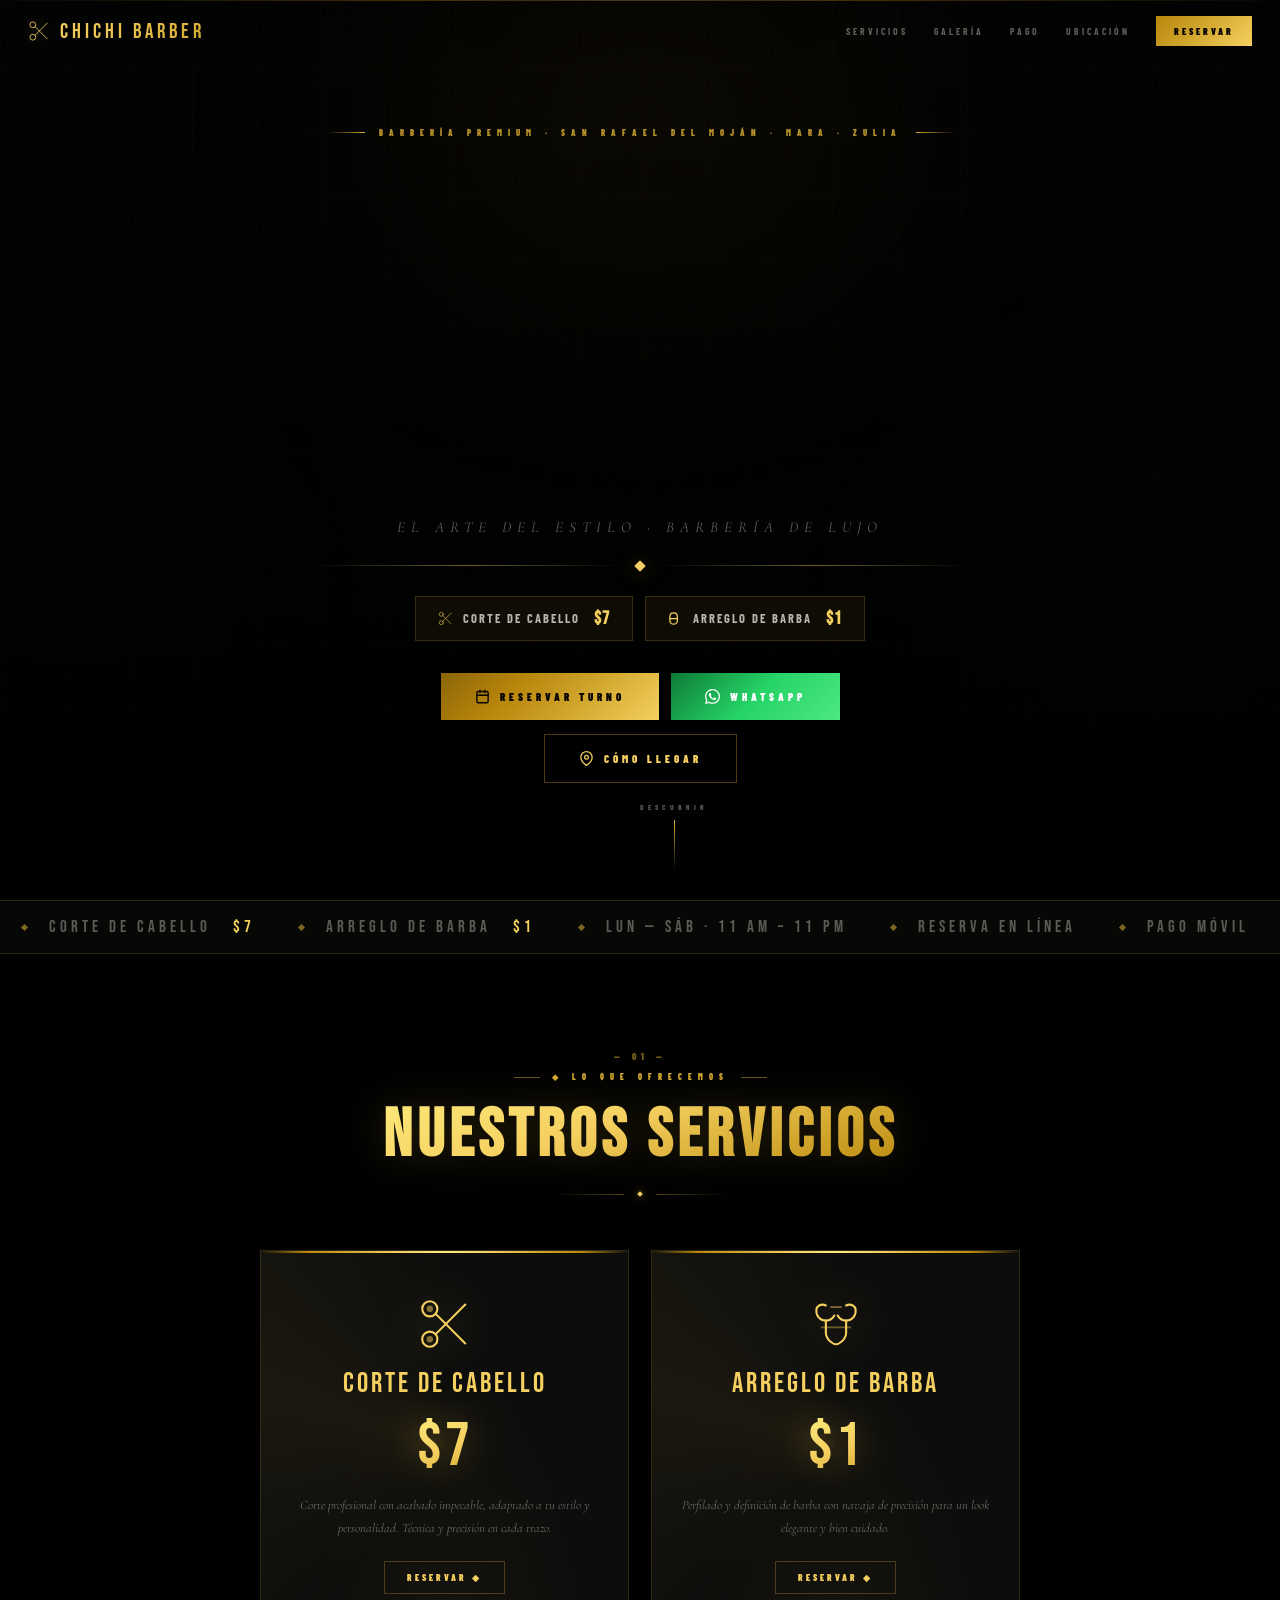
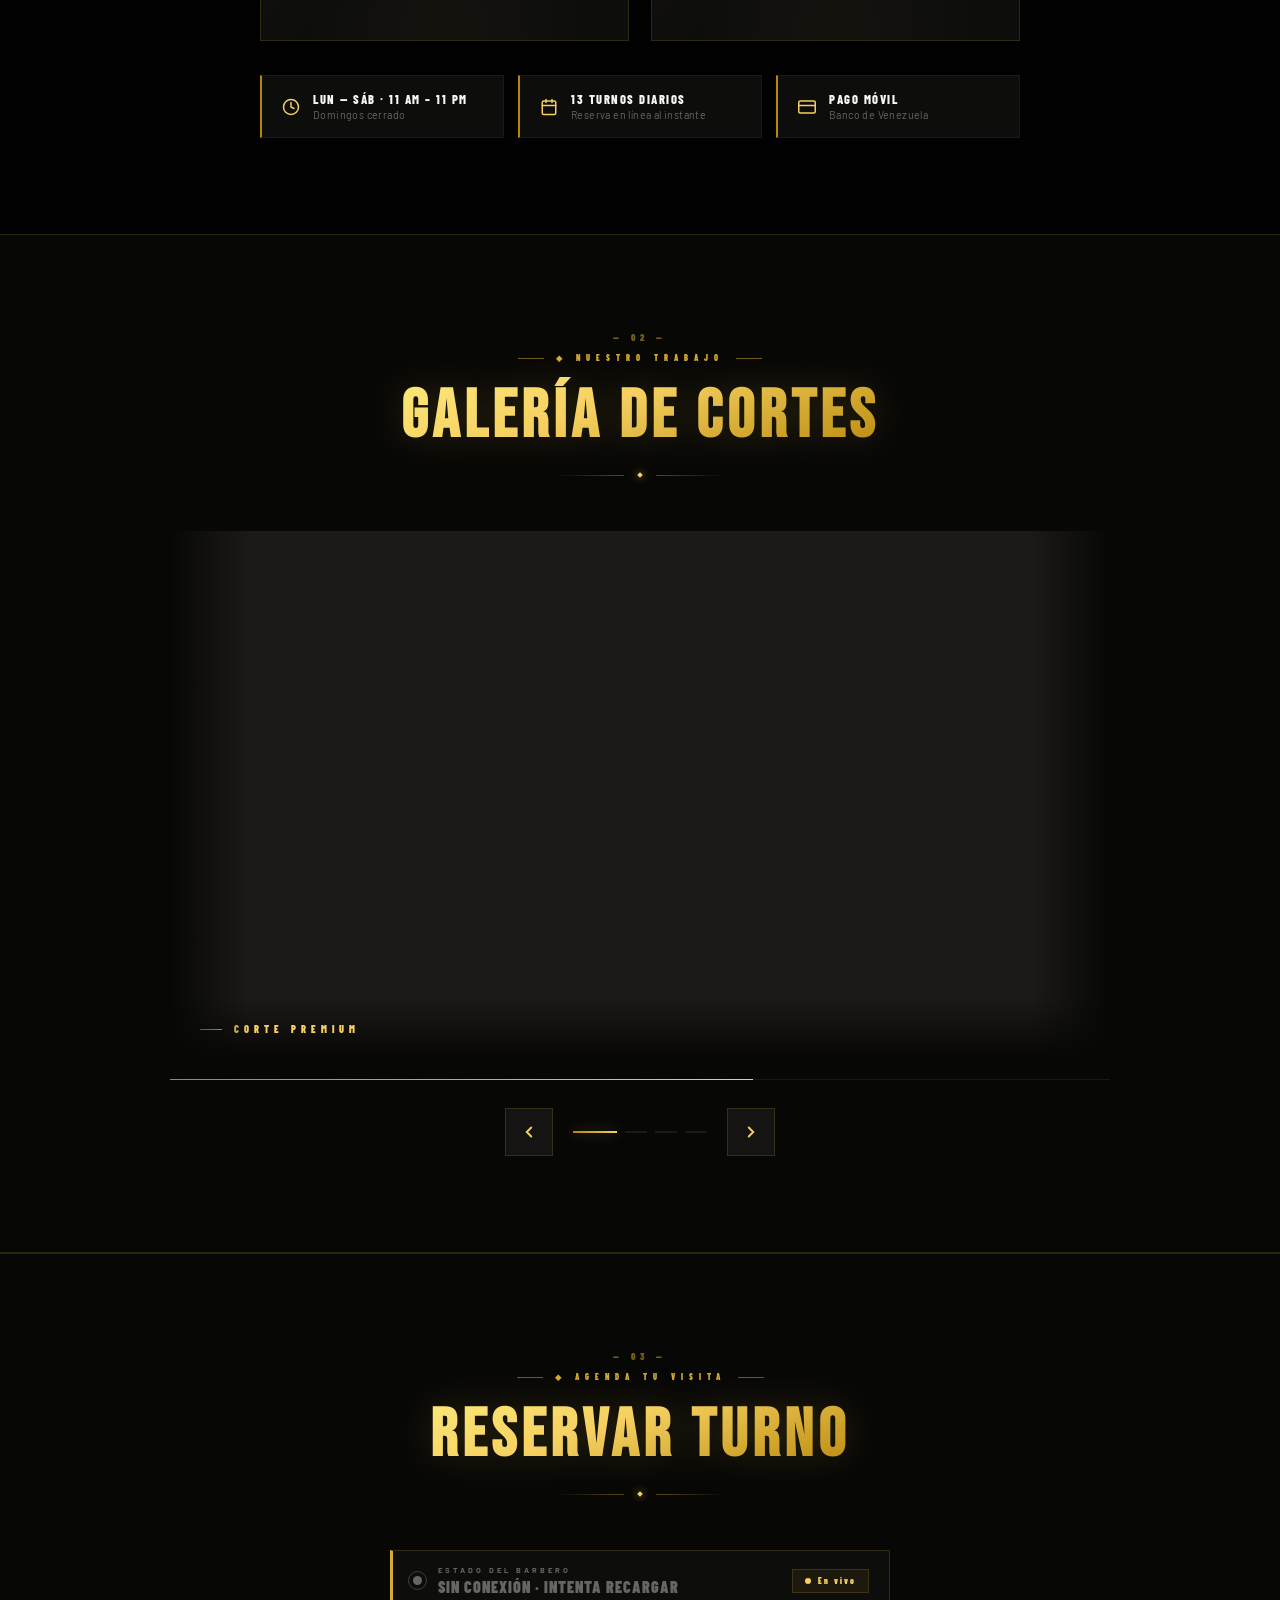
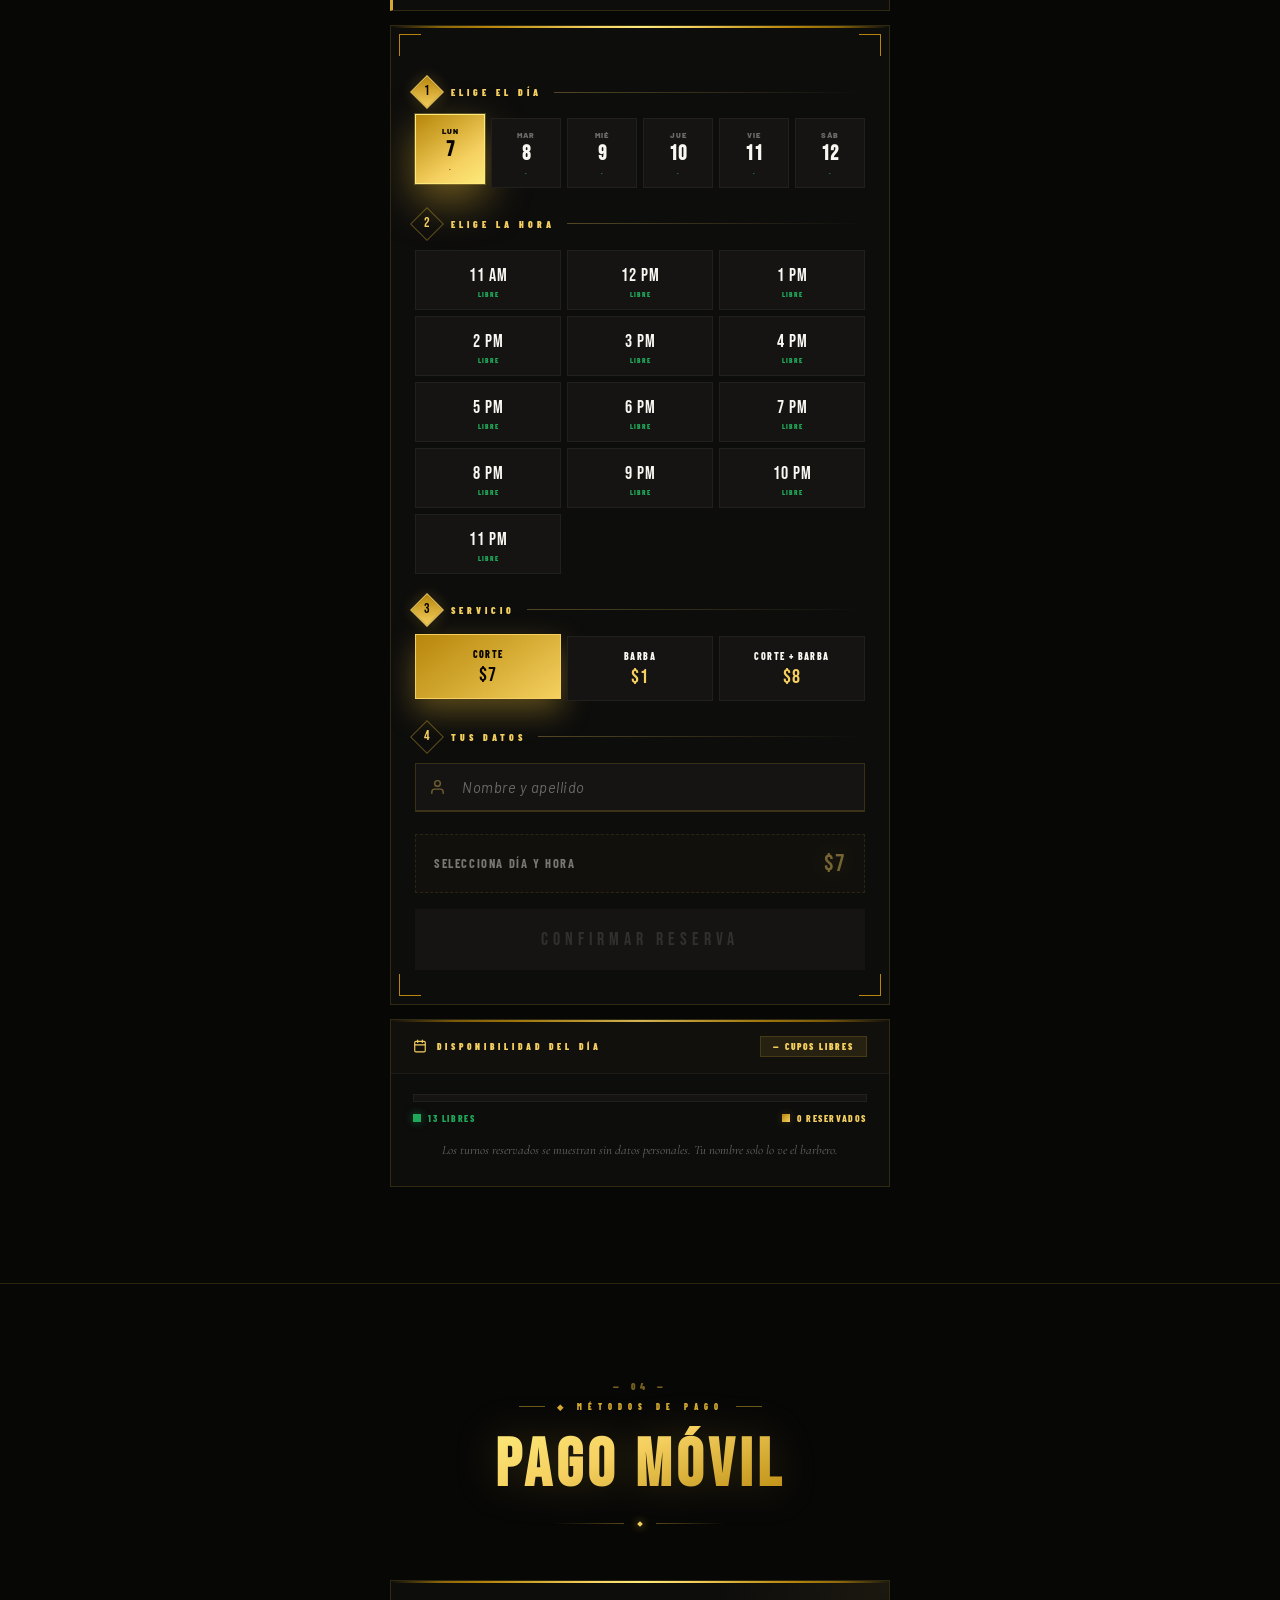
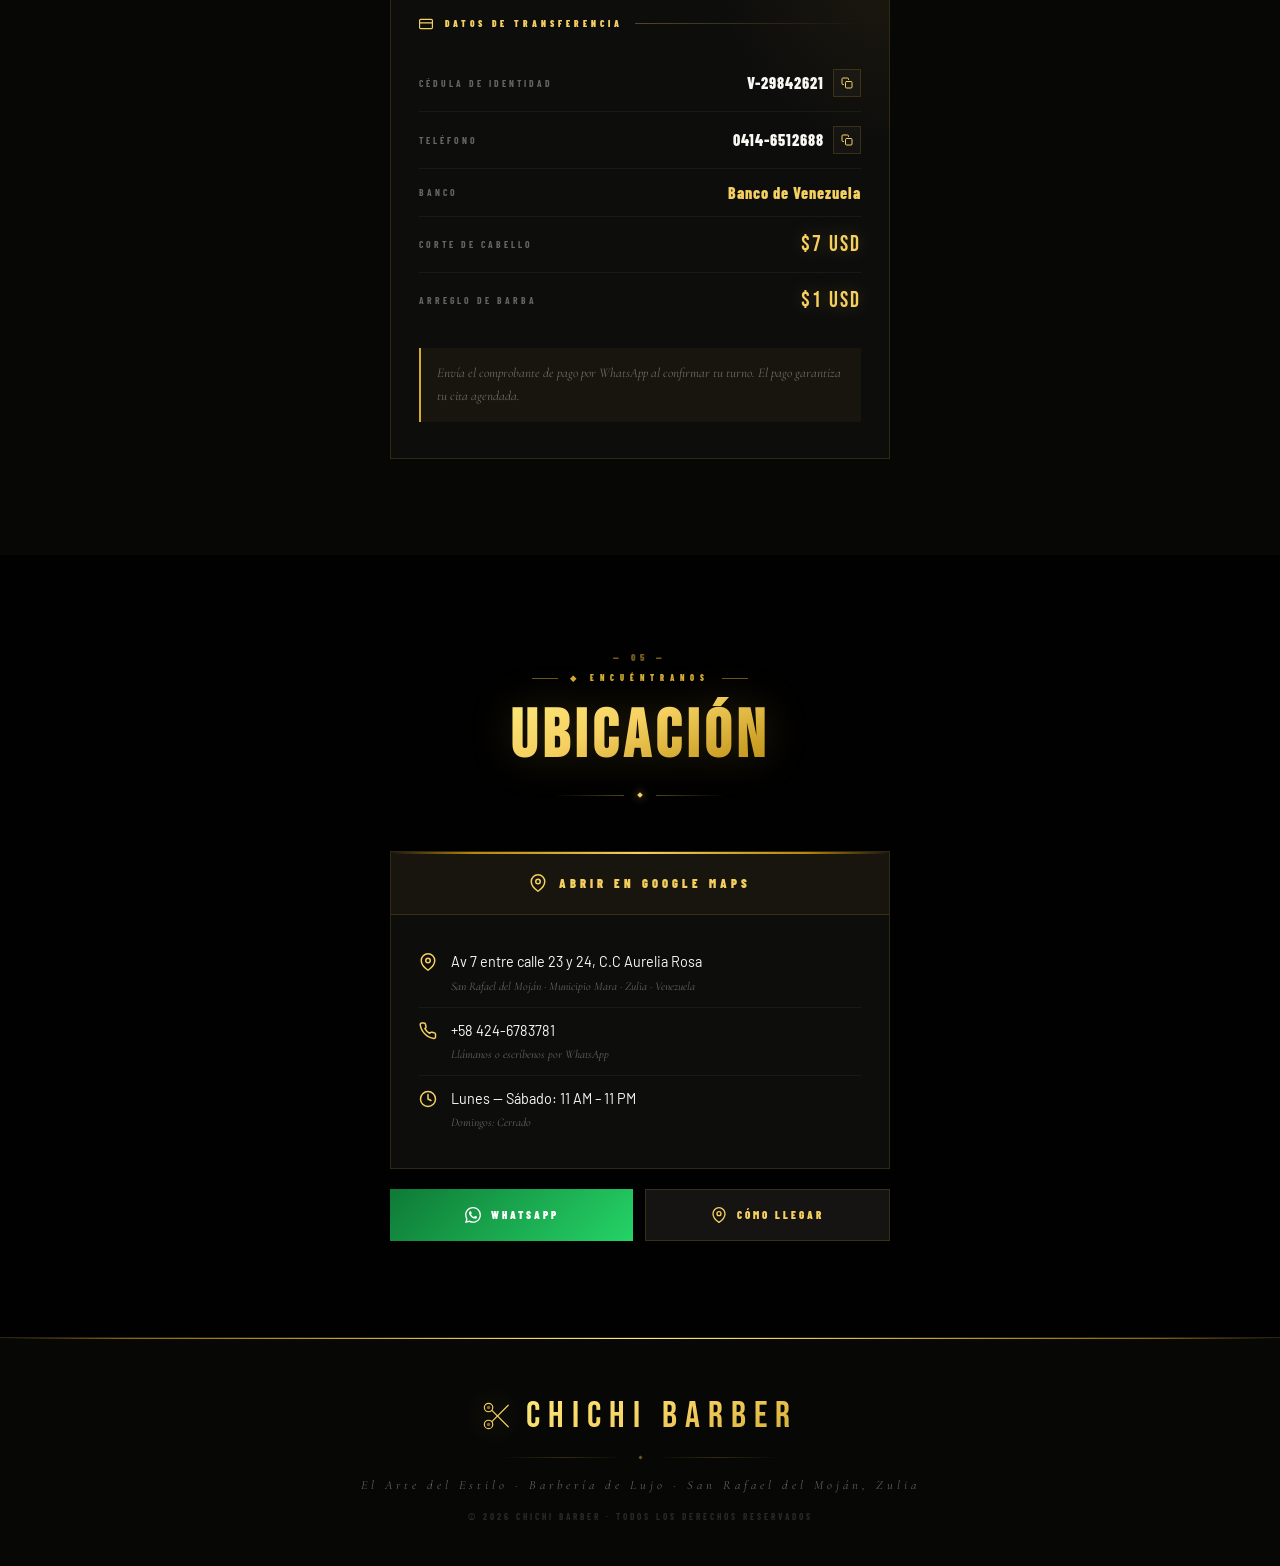
==== commit 0fac5c2c: "Rediseño completo: landing page premium con reservas en Firestore - Nueva interfaz con animaciones m" ====
--- a/index.html
+++ b/index.html
@@ -3,281 +3,369 @@
 <head>
 <meta charset="UTF-8">
 <meta name="viewport" content="width=device-width, initial-scale=1.0">
-<title>Chichi Barber — San Rafael del Moján</title>
-<link href="https://fonts.googleapis.com/css2?family=Cormorant+Garamond:ital,wght@0,300;0,400;0,600;0,700;1,300;1,400;1,600&family=Bebas+Neue&family=Barlow:wght@300;400;500;600&family=Barlow+Condensed:wght@400;600;700;800;900&display=swap" rel="stylesheet">
+<title>Chichi Barber — Barbería Premium · San Rafael del Moján</title>
+<meta name="description" content="Chichi Barber — Barbería premium en San Rafael del Moján, Zulia. Corte de cabello, arreglo de barba y reserva de turnos en línea.">
+<link rel="preconnect" href="https://fonts.googleapis.com">
+<link href="https://fonts.googleapis.com/css2?family=Cormorant+Garamond:ital,wght@0,300;0,400;0,600;0,700;1,300;1,400;1,600&family=Bebas+Neue&family=Barlow:wght@300;400;500;600;700&family=Barlow+Condensed:wght@400;600;700;800;900&display=swap" rel="stylesheet">
 <style>
 *,*::before,*::after{box-sizing:border-box;margin:0;padding:0}
 :root{
-  --black:#010101;--ink:#060606;--panel:#0d0d0d;--surface:#141414;--surface2:#1a1a1a;
+  --black:#010101;--ink:#070706;--panel:#0d0d0c;--surface:#151412;--surface2:#1c1a17;
   --line:rgba(255,255,255,0.05);--line2:rgba(212,170,50,0.18);
   --gold:#d4aa32;--gold2:#f5d060;--gold3:#b8860b;--gold4:#fce97a;--gold5:#8b6508;
   --goldglow:rgba(212,170,50,0.25);--goldglow2:rgba(245,208,96,0.4);
   --dim:rgba(212,170,50,0.07);--dim2:rgba(212,170,50,0.14);
-  --green:#1fa85a;--white:#f8f7f2;--muted:rgba(248,247,242,0.32);--wa:#25D366;
+  --green:#1fa85a;--red:#e74c3c;--white:#f8f7f2;--muted:rgba(248,247,242,0.38);--muted2:rgba(248,247,242,0.2);--wa:#25D366;
+  --ease:cubic-bezier(0.16,1,0.3,1);
 }
 html{scroll-behavior:smooth}
 body{min-height:100vh;background:var(--black);font-family:'Barlow',sans-serif;color:var(--white);overflow-x:hidden}
-
-/* BG */
+::selection{background:var(--gold);color:#080400}
+::-webkit-scrollbar{width:9px}
+::-webkit-scrollbar-track{background:var(--black)}
+::-webkit-scrollbar-thumb{background:linear-gradient(var(--gold5),var(--gold3));border-radius:6px}
+img{max-width:100%}
+a{-webkit-tap-highlight-color:transparent}
+
+/* ============ FONDO ============ */
 #bg-layer{position:fixed;inset:0;z-index:0;pointer-events:none;overflow:hidden}
-.bg-noise{position:absolute;inset:0;opacity:0.03;background-image:url("data:image/svg+xml,%3Csvg viewBox='0 0 200 200' xmlns='http://www.w3.org/2000/svg'%3E%3Cfilter id='n'%3E%3CfeTurbulence type='fractalNoise' baseFrequency='0.85' numOctaves='4' stitchTiles='stitch'/%3E%3C/filter%3E%3Crect width='100%25' height='100%25' filter='url(%23n)'/%3E%3C/svg%3E");background-size:200px}
-.bg-grid{position:absolute;inset:0;background-image:linear-gradient(rgba(212,170,50,0.02) 1px,transparent 1px),linear-gradient(90deg,rgba(212,170,50,0.02) 1px,transparent 1px);background-size:60px 60px;animation:gridDrift 40s linear infinite}
-@keyframes gridDrift{from{transform:translate(0,0)}to{transform:translate(60px,60px)}}
-.bg-orb{position:absolute;border-radius:50%;filter:blur(100px);animation:orbFloat 15s ease-in-out infinite}
-.bg-orb.o1{width:700px;height:500px;background:radial-gradient(ellipse,rgba(212,170,50,0.08),transparent 70%);top:-15%;left:25%;animation-delay:0s}
-.bg-orb.o2{width:500px;height:500px;background:radial-gradient(ellipse,rgba(245,208,96,0.05),transparent 70%);bottom:5%;right:-10%;animation-delay:-7s}
-.bg-orb.o3{width:350px;height:350px;background:radial-gradient(ellipse,rgba(212,170,50,0.06),transparent 70%);top:45%;left:-8%;animation-delay:-12s}
-@keyframes orbFloat{0%,100%{transform:translateY(0) scale(1)}33%{transform:translateY(-50px) scale(1.06)}66%{transform:translateY(25px) scale(0.96)}}
+.bg-noise{position:absolute;inset:0;opacity:0.035;background-image:url("data:image/svg+xml,%3Csvg viewBox='0 0 200 200' xmlns='http://www.w3.org/2000/svg'%3E%3Cfilter id='n'%3E%3CfeTurbulence type='fractalNoise' baseFrequency='0.85' numOctaves='4' stitchTiles='stitch'/%3E%3C/filter%3E%3Crect width='100%25' height='100%25' filter='url(%23n)'/%3E%3C/svg%3E");background-size:200px}
+.bg-grid{position:absolute;inset:0;background-image:linear-gradient(rgba(212,170,50,0.022) 1px,transparent 1px),linear-gradient(90deg,rgba(212,170,50,0.022) 1px,transparent 1px);background-size:64px 64px;animation:gridDrift 45s linear infinite}
+@keyframes gridDrift{from{transform:translate(0,0)}to{transform:translate(64px,64px)}}
+.bg-orb{position:absolute;border-radius:50%;filter:blur(110px);animation:orbFloat 16s ease-in-out infinite}
+.bg-orb.o1{width:720px;height:520px;background:radial-gradient(ellipse,rgba(212,170,50,0.09),transparent 70%);top:-15%;left:22%}
+.bg-orb.o2{width:520px;height:520px;background:radial-gradient(ellipse,rgba(245,208,96,0.05),transparent 70%);bottom:4%;right:-10%;animation-delay:-7s}
+.bg-orb.o3{width:360px;height:360px;background:radial-gradient(ellipse,rgba(212,170,50,0.06),transparent 70%);top:44%;left:-8%;animation-delay:-12s}
+@keyframes orbFloat{0%,100%{transform:translateY(0) scale(1)}33%{transform:translateY(-55px) scale(1.07)}66%{transform:translateY(28px) scale(0.95)}}
 .particle{position:absolute;width:2px;height:2px;background:var(--gold2);border-radius:50%;animation:particleFly linear infinite;opacity:0}
-@keyframes particleFly{0%{transform:translateY(100vh) translateX(0);opacity:0}10%{opacity:1}90%{opacity:0.4}100%{transform:translateY(-10vh) translateX(var(--dx));opacity:0}}
-
-/* SPLASH */
-#splash{position:fixed;inset:0;z-index:9999;background:var(--black);display:flex;align-items:center;justify-content:center;transition:opacity 1s ease,visibility 1s ease}
+@keyframes particleFly{0%{transform:translateY(100vh) translateX(0);opacity:0}10%{opacity:0.9}90%{opacity:0.3}100%{transform:translateY(-10vh) translateX(var(--dx));opacity:0}}
+
+/* ============ SPLASH ============ */
+#splash{position:fixed;inset:0;z-index:9999;background:var(--black);display:flex;align-items:center;justify-content:center;transition:opacity 0.9s ease,visibility 0.9s ease}
 #splash.hide{opacity:0;visibility:hidden;pointer-events:none}
-.splash-bg{position:absolute;inset:0;background-image:url('https://lh3.googleusercontent.com/d/1rEX0ro11q-fupkjjklZrRHa53MEv4oYQ');background-size:cover;background-position:center top;filter:blur(14px) brightness(0.15) saturate(0.5);transform:scale(1.1)}
-.splash-vignette{position:absolute;inset:0;background:radial-gradient(ellipse at center,transparent 20%,rgba(1,1,1,0.92) 100%)}
-.splash-content{position:relative;z-index:1;text-align:center;display:flex;flex-direction:column;align-items:center;gap:0}
-.splash-icon-wrap{width:76px;height:76px;color:var(--gold2);margin-bottom:22px;animation:splashIconIn 1s cubic-bezier(0.16,1,0.3,1) 0.2s both,scissorFloat 4s ease-in-out 1.4s infinite;filter:drop-shadow(0 0 36px var(--goldglow2))}
+.splash-bg{position:absolute;inset:0;background-image:url('https://lh3.googleusercontent.com/d/1rEX0ro11q-fupkjjklZrRHa53MEv4oYQ');background-size:cover;background-position:center top;filter:blur(16px) brightness(0.14) saturate(0.5);transform:scale(1.12)}
+.splash-vignette{position:absolute;inset:0;background:radial-gradient(ellipse at center,transparent 15%,rgba(1,1,1,0.94) 100%)}
+.splash-content{position:relative;z-index:1;text-align:center;display:flex;flex-direction:column;align-items:center}
+.splash-icon{width:72px;height:72px;color:var(--gold2);margin-bottom:20px;animation:splashIconIn 0.9s var(--ease) 0.1s both,scissorFloat 4s ease-in-out 1.1s infinite;filter:drop-shadow(0 0 36px var(--goldglow2))}
 @keyframes splashIconIn{from{opacity:0;transform:scale(0.4) rotate(-40deg)}to{opacity:1;transform:scale(1) rotate(0)}}
-@keyframes scissorFloat{0%,100%{transform:rotate(0) scale(1)}25%{transform:rotate(12deg) scale(1.06)}75%{transform:rotate(-6deg) scale(0.97)}}
-.splash-kicker{font-family:'Barlow Condensed';font-size:0.5rem;font-weight:900;letter-spacing:7px;text-transform:uppercase;color:var(--gold);opacity:0.8;margin-bottom:12px;animation:fadeUp 0.8s cubic-bezier(0.16,1,0.3,1) 0.5s both}
-.splash-name{font-family:'Bebas Neue';font-size:clamp(3.8rem,14vw,6.5rem);letter-spacing:12px;line-height:0.88;background:linear-gradient(160deg,var(--gold4) 0%,var(--gold2) 30%,var(--gold) 55%,var(--gold3) 80%,var(--gold4) 100%);-webkit-background-clip:text;-webkit-text-fill-color:transparent;background-clip:text;filter:drop-shadow(0 0 50px rgba(212,170,50,0.5));animation:fadeUp 0.8s cubic-bezier(0.16,1,0.3,1) 0.65s both}
-.splash-sub{font-family:'Cormorant Garamond',serif;font-style:italic;font-size:0.88rem;letter-spacing:5px;text-transform:uppercase;color:var(--muted);margin-top:10px;animation:fadeUp 0.8s cubic-bezier(0.16,1,0.3,1) 0.8s both}
-.splash-sep{display:flex;align-items:center;gap:14px;width:220px;margin:24px 0 20px;animation:fadeUp 0.8s cubic-bezier(0.16,1,0.3,1) 0.95s both}
-.spl{flex:1;height:1px;background:linear-gradient(90deg,transparent,var(--gold2))}.spl.r{background:linear-gradient(90deg,var(--gold2),transparent)}
-.spd{width:6px;height:6px;background:var(--gold2);transform:rotate(45deg);box-shadow:0 0 12px var(--gold2);animation:diamondPulse 1.5s ease-in-out infinite}
-.splash-bar-wrap{width:210px;height:1px;background:rgba(212,170,50,0.12);overflow:hidden;animation:fadeUp 0.8s ease 1.1s both}
-.splash-bar{height:100%;width:0%;background:linear-gradient(90deg,var(--gold5),var(--gold3),var(--gold),var(--gold2),var(--gold4));animation:loadBar 2.3s cubic-bezier(0.4,0,0.2,1) 1.15s both;box-shadow:0 0 16px var(--goldglow2)}
+@keyframes scissorFloat{0%,100%{transform:rotate(0) scale(1)}25%{transform:rotate(11deg) scale(1.05)}75%{transform:rotate(-6deg) scale(0.97)}}
+.splash-name{font-family:'Bebas Neue';font-size:clamp(3.6rem,14vw,6.2rem);letter-spacing:12px;line-height:0.9;background:linear-gradient(160deg,var(--gold4) 0%,var(--gold2) 30%,var(--gold) 55%,var(--gold3) 80%,var(--gold4) 100%);-webkit-background-clip:text;-webkit-text-fill-color:transparent;background-clip:text;filter:drop-shadow(0 0 50px rgba(212,170,50,0.5));animation:fadeUp 0.7s var(--ease) 0.35s both}
+.splash-sub{font-family:'Cormorant Garamond',serif;font-style:italic;font-size:0.86rem;letter-spacing:5px;text-transform:uppercase;color:var(--muted);margin-top:10px;animation:fadeUp 0.7s var(--ease) 0.5s both}
+.splash-bar-wrap{width:200px;height:1px;background:rgba(212,170,50,0.12);overflow:hidden;margin-top:26px;animation:fadeUp 0.7s ease 0.6s both}
+.splash-bar{height:100%;width:0%;background:linear-gradient(90deg,var(--gold5),var(--gold),var(--gold4));animation:loadBar 1.4s cubic-bezier(0.4,0,0.2,1) 0.65s both;box-shadow:0 0 16px var(--goldglow2)}
 @keyframes loadBar{from{width:0%}to{width:100%}}
-.splash-txt{margin-top:12px;font-family:'Barlow Condensed';font-size:0.5rem;font-weight:700;letter-spacing:4px;text-transform:uppercase;color:var(--gold);opacity:0.6;animation:fadeUp 0.8s ease 1.15s both}
-@keyframes fadeUp{from{opacity:0;transform:translateY(16px)}to{opacity:1;transform:translateY(0)}}
+@keyframes fadeUp{from{opacity:0;transform:translateY(18px)}to{opacity:1;transform:translateY(0)}}
 @keyframes diamondPulse{0%,100%{box-shadow:0 0 8px var(--gold),0 0 16px var(--goldglow)}50%{box-shadow:0 0 22px var(--gold2),0 0 45px var(--goldglow2)}}
 
-/* NAV */
+/* ============ NAV ============ */
 .nav{position:fixed;top:0;left:0;right:0;z-index:100;padding:16px 28px;display:flex;align-items:center;justify-content:space-between;transition:all 0.4s ease}
-.nav.scrolled{background:rgba(6,6,6,0.96);border-bottom:1px solid var(--line2);backdrop-filter:blur(14px)}
+.nav.scrolled{background:rgba(7,7,6,0.94);border-bottom:1px solid var(--line2);backdrop-filter:blur(16px);padding:12px 28px}
 .nav-logo{display:flex;align-items:center;gap:10px;text-decoration:none;cursor:pointer}
-.nav-logo-icon{width:22px;height:22px;color:var(--gold2);flex-shrink:0;filter:drop-shadow(0 0 8px var(--goldglow2))}
+.nav-logo-icon{width:22px;height:22px;color:var(--gold2);flex-shrink:0;filter:drop-shadow(0 0 8px var(--goldglow2));transition:transform 0.5s var(--ease)}
+.nav-logo:hover .nav-logo-icon{transform:rotate(90deg)}
 .nav-logo-text{font-family:'Bebas Neue';font-size:1.3rem;letter-spacing:4px;background:linear-gradient(135deg,var(--gold2),var(--gold));-webkit-background-clip:text;-webkit-text-fill-color:transparent;background-clip:text}
-.nav-links{display:flex;gap:28px}
-.nav-link{font-family:'Barlow Condensed';font-size:0.57rem;font-weight:700;letter-spacing:3px;text-transform:uppercase;color:var(--muted);text-decoration:none;cursor:pointer;transition:color 0.3s;position:relative}
-.nav-link::after{content:'';position:absolute;bottom:-4px;left:0;width:0;height:1px;background:var(--gold2);transition:width 0.3s ease}
+.nav-links{display:flex;gap:26px;align-items:center}
+.nav-link{font-family:'Barlow Condensed';font-size:0.6rem;font-weight:700;letter-spacing:3px;text-transform:uppercase;color:var(--muted);text-decoration:none;cursor:pointer;transition:color 0.3s;position:relative}
+.nav-link::after{content:'';position:absolute;bottom:-4px;left:0;width:0;height:1px;background:var(--gold2);transition:width 0.35s var(--ease)}
 .nav-link:hover{color:var(--gold2)}.nav-link:hover::after{width:100%}
-
-/* HERO */
-.hero-section{position:relative;width:100%;min-height:100vh;display:flex;align-items:center;justify-content:center;overflow:hidden}
-.hero-bg{position:absolute;inset:0;background-image:url('https://lh3.googleusercontent.com/d/1rEX0ro11q-fupkjjklZrRHa53MEv4oYQ');background-size:cover;background-position:center top;filter:brightness(0.22) saturate(0.6);animation:heroZoom 22s ease-in-out infinite alternate}
-@keyframes heroZoom{from{transform:scale(1.02)}to{transform:scale(1.13)}}
-.hero-overlay{position:absolute;inset:0;background:linear-gradient(to bottom,rgba(1,1,1,0.18) 0%,rgba(1,1,1,0.42) 40%,rgba(1,1,1,0.92) 82%,#010101 100%)}
-.hero-scanline{position:absolute;top:0;left:0;right:0;height:1px;background:linear-gradient(90deg,transparent 0%,var(--gold3) 30%,var(--gold2) 50%,var(--gold3) 70%,transparent 100%);animation:scanDown 10s linear infinite;opacity:0.35}
+.nav-book{font-family:'Barlow Condensed';font-size:0.6rem;font-weight:900;letter-spacing:3px;text-transform:uppercase;color:#080400;background:linear-gradient(135deg,var(--gold3),var(--gold),var(--gold2));padding:9px 18px;cursor:pointer;text-decoration:none;transition:all 0.35s var(--ease)}
+.nav-book:hover{transform:translateY(-2px);box-shadow:0 10px 26px rgba(212,170,50,0.4)}
+.nav-burger{display:none;flex-direction:column;gap:5px;background:none;border:none;cursor:pointer;padding:6px;z-index:210}
+.nav-burger span{display:block;width:24px;height:2px;background:var(--gold2);transition:all 0.4s var(--ease)}
+.nav-burger.open span:nth-child(1){transform:translateY(7px) rotate(45deg)}
+.nav-burger.open span:nth-child(2){opacity:0;transform:scaleX(0)}
+.nav-burger.open span:nth-child(3){transform:translateY(-7px) rotate(-45deg)}
+#mobileMenu{position:fixed;inset:0;z-index:200;background:rgba(1,1,1,0.97);backdrop-filter:blur(20px);display:flex;flex-direction:column;align-items:center;justify-content:center;gap:8px;opacity:0;visibility:hidden;transition:opacity 0.45s ease,visibility 0.45s ease}
+#mobileMenu.open{opacity:1;visibility:visible}
+.mm-link{font-family:'Bebas Neue';font-size:2.2rem;letter-spacing:6px;color:var(--white);text-decoration:none;cursor:pointer;padding:8px 20px;position:relative;opacity:0;transform:translateY(22px);transition:opacity 0.5s var(--ease),transform 0.5s var(--ease),color 0.3s}
+#mobileMenu.open .mm-link{opacity:1;transform:translateY(0)}
+.mm-link:hover{color:var(--gold2)}
+.mm-num{font-family:'Barlow Condensed';font-size:0.6rem;font-weight:700;letter-spacing:3px;color:var(--gold);vertical-align:super;margin-right:10px}
+.mm-foot{margin-top:34px;font-family:'Cormorant Garamond',serif;font-style:italic;font-size:0.8rem;letter-spacing:3px;color:var(--muted);opacity:0;transition:opacity 0.6s ease 0.4s}
+#mobileMenu.open .mm-foot{opacity:1}
+
+/* ============ HERO ============ */
+.hero-section{position:relative;width:100%;min-height:100vh;min-height:100svh;display:flex;align-items:center;justify-content:center;overflow:hidden}
+.hero-bg{position:absolute;inset:-6% 0;background-image:url('https://lh3.googleusercontent.com/d/1rEX0ro11q-fupkjjklZrRHa53MEv4oYQ');background-size:cover;background-position:center top;filter:brightness(0.22) saturate(0.6);animation:heroZoom 24s ease-in-out infinite alternate;will-change:transform}
+@keyframes heroZoom{from{transform:scale(1.02)}to{transform:scale(1.14)}}
+.hero-overlay{position:absolute;inset:0;background:linear-gradient(to bottom,rgba(1,1,1,0.2) 0%,rgba(1,1,1,0.42) 40%,rgba(1,1,1,0.93) 84%,#010101 100%)}
+.hero-scanline{position:absolute;top:0;left:0;right:0;height:1px;background:linear-gradient(90deg,transparent 0%,var(--gold3) 30%,var(--gold2) 50%,var(--gold3) 70%,transparent 100%);animation:scanDown 11s linear infinite;opacity:0.3}
 @keyframes scanDown{from{top:0}to{top:100%}}
-.hero-inner{position:relative;z-index:2;display:flex;flex-direction:column;align-items:center;padding:110px 20px 110px;text-align:center;width:100%;max-width:660px;animation:fadeUp 1s cubic-bezier(0.16,1,0.3,1) 2.9s both}
-.hero-badge{display:flex;align-items:center;gap:14px;margin-bottom:30px}
+.hero-inner{position:relative;z-index:2;display:flex;flex-direction:column;align-items:center;padding:120px 20px 110px;text-align:center;width:100%;max-width:700px}
+.hr-a{opacity:0;animation:fadeUp 0.9s var(--ease) both}
+.hero-badge{display:flex;align-items:center;gap:14px;margin-bottom:28px}
 .hbl{width:38px;height:1px;background:linear-gradient(90deg,transparent,var(--gold))}.hbl.r{background:linear-gradient(90deg,var(--gold),transparent)}
-.hbt{font-family:'Barlow Condensed';font-size:0.5rem;font-weight:900;letter-spacing:6px;text-transform:uppercase;color:var(--gold);opacity:0.85}
-.hero-icon-wrap{width:68px;height:68px;color:var(--gold2);margin-bottom:22px;animation:heroIconFloat 4s ease-in-out infinite;filter:drop-shadow(0 0 36px var(--goldglow2))}
+.hbt{font-family:'Barlow Condensed';font-size:0.54rem;font-weight:900;letter-spacing:6px;text-transform:uppercase;color:var(--gold);opacity:0.85}
+.hero-icon{width:64px;height:64px;color:var(--gold2);margin-bottom:20px;animation:heroIconFloat 4s ease-in-out infinite;filter:drop-shadow(0 0 36px var(--goldglow2))}
 @keyframes heroIconFloat{0%,100%{transform:translateY(0) rotate(0)}50%{transform:translateY(-12px) rotate(10deg)}}
-.hero-name{font-family:'Bebas Neue';font-size:clamp(4.5rem,16vw,8.5rem);letter-spacing:12px;line-height:0.88;background:linear-gradient(160deg,var(--gold4) 0%,var(--gold2) 28%,var(--gold) 55%,var(--gold3) 80%,var(--gold4) 100%);-webkit-background-clip:text;-webkit-text-fill-color:transparent;background-clip:text;filter:drop-shadow(0 0 50px rgba(212,170,50,0.35))}
-.hero-sub{font-family:'Cormorant Garamond',serif;font-style:italic;font-size:0.92rem;letter-spacing:6px;text-transform:uppercase;color:var(--muted);margin-top:14px}
-.hero-div{width:100%;display:flex;align-items:center;gap:14px;margin:28px 0}
+.hero-name{font-family:'Bebas Neue';font-size:clamp(4.5rem,16vw,9rem);letter-spacing:12px;line-height:0.88;background:linear-gradient(160deg,var(--gold4) 0%,var(--gold2) 28%,var(--gold) 55%,var(--gold3) 80%,var(--gold4) 100%);background-size:200% 200%;-webkit-background-clip:text;-webkit-text-fill-color:transparent;background-clip:text;filter:drop-shadow(0 0 50px rgba(212,170,50,0.35));animation:goldShift 7s ease-in-out infinite}
+@keyframes goldShift{0%,100%{background-position:0% 30%}50%{background-position:100% 70%}}
+.hero-sub{font-family:'Cormorant Garamond',serif;font-style:italic;font-size:0.95rem;letter-spacing:6px;text-transform:uppercase;color:var(--muted);margin-top:14px}
+.hero-div{width:100%;display:flex;align-items:center;gap:14px;margin:26px 0}
 .hdl{flex:1;height:1px;background:linear-gradient(90deg,transparent,var(--gold2),transparent);opacity:0.45}
-.hdd{width:8px;height:8px;background:var(--gold2);transform:rotate(45deg);box-shadow:0 0 22px var(--goldglow2),0 0 44px rgba(245,208,96,0.2);animation:diamondPulse 2s ease-in-out infinite}
-.hero-services{display:flex;gap:12px;flex-wrap:wrap;justify-content:center;margin-bottom:34px}
-.svc-pill{display:flex;align-items:center;gap:10px;background:rgba(212,170,50,0.07);border:1px solid rgba(212,170,50,0.2);padding:11px 22px;font-family:'Barlow Condensed';font-size:0.76rem;font-weight:700;letter-spacing:2px;text-transform:uppercase;color:rgba(248,247,242,0.7);transition:all 0.4s cubic-bezier(0.16,1,0.3,1)}
-.svc-pill:hover{background:rgba(212,170,50,0.13);border-color:var(--gold);transform:translateY(-2px);box-shadow:0 8px 24px rgba(212,170,50,0.1)}
+.hdd{width:8px;height:8px;background:var(--gold2);transform:rotate(45deg);box-shadow:0 0 22px var(--goldglow2);animation:diamondPulse 2s ease-in-out infinite}
+.hero-services{display:flex;gap:12px;flex-wrap:wrap;justify-content:center;margin-bottom:32px}
+.svc-pill{display:flex;align-items:center;gap:10px;background:rgba(212,170,50,0.07);border:1px solid rgba(212,170,50,0.2);backdrop-filter:blur(6px);padding:11px 22px;font-family:'Barlow Condensed';font-size:0.78rem;font-weight:700;letter-spacing:2px;text-transform:uppercase;color:rgba(248,247,242,0.72);transition:all 0.4s var(--ease)}
+.svc-pill:hover{background:rgba(212,170,50,0.14);border-color:var(--gold);transform:translateY(-3px);box-shadow:0 12px 28px rgba(212,170,50,0.12)}
 .pill-ico{width:15px;height:15px;color:var(--gold2);flex-shrink:0}
 .pill-price{color:var(--gold2);font-size:1.1rem;font-family:'Bebas Neue';letter-spacing:1px;margin-left:4px}
 .hero-ctas{display:flex;gap:12px;flex-wrap:wrap;justify-content:center;margin-bottom:14px}
-.btn-cta{display:flex;align-items:center;gap:10px;padding:15px 32px;font-family:'Barlow Condensed';font-size:0.66rem;font-weight:900;letter-spacing:4px;text-transform:uppercase;text-decoration:none;cursor:pointer;border:none;transition:all 0.4s cubic-bezier(0.16,1,0.3,1);position:relative;overflow:hidden}
-.btn-cta::before{content:'';position:absolute;top:0;left:-120%;width:100%;height:100%;background:linear-gradient(90deg,transparent,rgba(255,255,255,0.18),transparent);transition:left 0.5s}
+.btn-cta{display:flex;align-items:center;gap:10px;padding:16px 34px;font-family:'Barlow Condensed';font-size:0.68rem;font-weight:900;letter-spacing:4px;text-transform:uppercase;text-decoration:none;cursor:pointer;border:none;transition:all 0.4s var(--ease);position:relative;overflow:hidden}
+.btn-cta::before{content:'';position:absolute;top:0;left:-120%;width:100%;height:100%;background:linear-gradient(90deg,transparent,rgba(255,255,255,0.2),transparent);transition:left 0.55s}
 .btn-cta:hover::before{left:120%}
 .btn-ico{width:15px;height:15px;flex-shrink:0}
 .btn-gold{background:linear-gradient(135deg,var(--gold5),var(--gold3),var(--gold),var(--gold2));color:#060300}
 .btn-gold:hover{transform:translateY(-3px);box-shadow:0 18px 44px rgba(212,170,50,0.55),0 0 0 1px rgba(245,208,96,0.3)}
-.btn-outline{background:transparent;border:1px solid rgba(212,170,50,0.35);color:var(--gold2)}
-.btn-outline:hover{border-color:var(--gold2);background:rgba(212,170,50,0.07);transform:translateY(-2px);box-shadow:0 8px 24px rgba(212,170,50,0.12)}
+.btn-outline{background:rgba(1,1,1,0.3);backdrop-filter:blur(6px);border:1px solid rgba(212,170,50,0.35);color:var(--gold2)}
+.btn-outline:hover{border-color:var(--gold2);background:rgba(212,170,50,0.08);transform:translateY(-2px);box-shadow:0 8px 24px rgba(212,170,50,0.12)}
 .btn-wa{background:linear-gradient(135deg,#0e7a36,var(--wa),#4de882);color:#fff}
 .btn-wa:hover{transform:translateY(-3px);box-shadow:0 18px 36px rgba(37,211,102,0.38)}
-.scroll-hint{position:absolute;bottom:32px;left:50%;transform:translateX(-50%);display:flex;flex-direction:column;align-items:center;gap:8px;cursor:pointer;animation:fadeUp 1s ease 3.9s both}
-.scroll-hint span{font-family:'Barlow Condensed';font-size:0.46rem;font-weight:700;letter-spacing:4px;text-transform:uppercase;color:var(--muted)}
-.scroll-bar{position:relative;width:1px;height:52px;background:linear-gradient(to bottom,var(--gold),transparent);overflow:hidden}
+.scroll-hint{position:absolute;bottom:30px;left:50%;transform:translateX(-50%);display:flex;flex-direction:column;align-items:center;gap:8px;cursor:pointer;z-index:2;animation:fadeUp 1s ease 1.9s both}
+.scroll-hint span{font-family:'Barlow Condensed';font-size:0.48rem;font-weight:700;letter-spacing:4px;text-transform:uppercase;color:var(--muted)}
+.scroll-bar{position:relative;width:1px;height:50px;background:linear-gradient(to bottom,var(--gold),transparent);overflow:hidden}
 .scroll-shine{position:absolute;top:0;width:100%;height:40%;background:var(--gold2);animation:arrowSlide 2s ease-in-out infinite}
 @keyframes arrowSlide{0%{top:-40%;opacity:1}100%{top:130%;opacity:0}}
 
-/* SECTIONS */
-section{padding:90px 20px;display:flex;flex-direction:column;align-items:center;position:relative;z-index:2}
-.sec-hdr{text-align:center;margin-bottom:52px}
-.sec-kick{font-family:'Barlow Condensed';font-size:0.5rem;font-weight:900;letter-spacing:6px;text-transform:uppercase;color:var(--gold);margin-bottom:14px;display:flex;align-items:center;justify-content:center;gap:12px}
+/* ============ MARQUEE ============ */
+.marquee{position:relative;z-index:2;background:var(--ink);border-top:1px solid var(--line2);border-bottom:1px solid var(--line2);overflow:hidden;padding:16px 0}
+.marquee-track{display:flex;gap:0;width:max-content;animation:marqueeMove 28s linear infinite}
+.marquee:hover .marquee-track{animation-play-state:paused}
+.mq-item{display:flex;align-items:center;gap:22px;padding:0 22px;font-family:'Bebas Neue';font-size:1.05rem;letter-spacing:4px;color:rgba(248,247,242,0.35);white-space:nowrap}
+.mq-item b{color:var(--gold2);font-weight:400}
+.mq-dia{width:5px;height:5px;background:var(--gold);transform:rotate(45deg);flex-shrink:0;opacity:0.6}
+@keyframes marqueeMove{from{transform:translateX(0)}to{transform:translateX(-50%)}}
+
+/* ============ SECCIONES ============ */
+section{padding:96px 20px;display:flex;flex-direction:column;align-items:center;position:relative;z-index:2}
+.sec-hdr{text-align:center;margin-bottom:54px}
+.sec-num{font-family:'Barlow Condensed';font-size:0.6rem;font-weight:900;letter-spacing:5px;color:var(--gold);opacity:0.55;display:block;margin-bottom:10px}
+.sec-kick{font-family:'Barlow Condensed';font-size:0.52rem;font-weight:900;letter-spacing:6px;text-transform:uppercase;color:var(--gold);margin-bottom:14px;display:flex;align-items:center;justify-content:center;gap:12px}
 .skl{width:26px;height:1px;background:var(--gold);opacity:0.5}
-.sec-ttl{font-family:'Bebas Neue';font-size:clamp(2.2rem,8vw,4rem);letter-spacing:5px;background:linear-gradient(160deg,var(--gold4) 0%,var(--gold2) 40%,var(--gold) 70%,var(--gold3) 100%);-webkit-background-clip:text;-webkit-text-fill-color:transparent;background-clip:text;filter:drop-shadow(0 0 20px rgba(212,170,50,0.2))}
+.sec-ttl{font-family:'Bebas Neue';font-size:clamp(2.3rem,8vw,4.2rem);letter-spacing:5px;background:linear-gradient(160deg,var(--gold4) 0%,var(--gold2) 40%,var(--gold) 70%,var(--gold3) 100%);-webkit-background-clip:text;-webkit-text-fill-color:transparent;background-clip:text;filter:drop-shadow(0 0 20px rgba(212,170,50,0.2))}
 .sec-div{display:flex;align-items:center;gap:14px;margin-top:16px;justify-content:center}
 .sdl{width:70px;height:1px;background:linear-gradient(90deg,transparent,var(--gold));opacity:0.4}.sdl.r{background:linear-gradient(90deg,var(--gold),transparent)}
 .sdd{width:4px;height:4px;background:var(--gold2);transform:rotate(45deg);box-shadow:0 0 8px var(--gold)}
-.reveal{opacity:0;transform:translateY(28px);transition:opacity 0.85s cubic-bezier(0.16,1,0.3,1),transform 0.85s cubic-bezier(0.16,1,0.3,1)}
+.reveal{opacity:0;transform:translateY(32px);transition:opacity 0.9s var(--ease),transform 0.9s var(--ease)}
 .reveal.visible{opacity:1;transform:translateY(0)}
 
-/* SERVICES */
-.services-grid{display:grid;grid-template-columns:repeat(auto-fit,minmax(240px,1fr));gap:20px;width:100%;max-width:740px}
-.svc-card{background:var(--panel);border:1px solid var(--line2);padding:44px 30px;display:flex;flex-direction:column;align-items:center;gap:16px;text-align:center;position:relative;overflow:hidden;transition:all 0.5s cubic-bezier(0.16,1,0.3,1)}
+/* ============ SERVICIOS ============ */
+.services-grid{display:grid;grid-template-columns:repeat(auto-fit,minmax(250px,1fr));gap:22px;width:100%;max-width:760px}
+.svc-card{background:var(--panel);border:1px solid var(--line2);padding:46px 30px;display:flex;flex-direction:column;align-items:center;gap:16px;text-align:center;position:relative;overflow:hidden;transition:all 0.5s var(--ease)}
 .svc-card::before{content:'';position:absolute;top:0;left:0;right:0;height:2px;background:linear-gradient(90deg,transparent,var(--gold3),var(--gold),var(--gold2),var(--gold4),var(--gold2),var(--gold),var(--gold3),transparent)}
-.svc-card::after{content:'';position:absolute;inset:0;background:radial-gradient(ellipse at 50% 120%,rgba(212,170,50,0.08),transparent 55%);opacity:0.5;transition:opacity 0.4s}
-.card-spin{position:absolute;top:-60%;left:-60%;width:220%;height:220%;background:conic-gradient(from 0deg,transparent 60%,rgba(212,170,50,0.06) 80%,transparent 100%)}
-.svc-card:hover{transform:translateY(-9px) scale(1.01);box-shadow:0 28px 64px rgba(0,0,0,0.65),0 0 0 1px rgba(212,170,50,0.22),0 0 50px rgba(212,170,50,0.06)}
-.svc-card:hover::after{opacity:2}
+.svc-card::after{content:'';position:absolute;inset:0;background:radial-gradient(ellipse at 50% 120%,rgba(212,170,50,0.09),transparent 55%);opacity:0.5;transition:opacity 0.4s}
+.card-spin{position:absolute;top:-60%;left:-60%;width:220%;height:220%;background:conic-gradient(from 0deg,transparent 60%,rgba(212,170,50,0.07) 80%,transparent 100%)}
+.svc-card:hover{transform:translateY(-10px);box-shadow:0 30px 66px rgba(0,0,0,0.65),0 0 0 1px rgba(212,170,50,0.25),0 0 55px rgba(212,170,50,0.07)}
+.svc-card:hover::after{opacity:1}
 .svc-card:hover .card-spin{animation:rotateBorder 3s linear infinite}
 @keyframes rotateBorder{from{transform:rotate(0)}to{transform:rotate(360deg)}}
-.svc-icon-w{width:54px;height:54px;color:var(--gold2);filter:drop-shadow(0 0 24px var(--goldglow2));transition:transform 0.5s cubic-bezier(0.16,1,0.3,1)}
-.svc-card:hover .svc-icon-w{transform:scale(1.18) rotate(12deg)}
-.svc-name{font-family:'Bebas Neue';font-size:1.75rem;letter-spacing:3px;color:var(--gold2)}
-.svc-price{font-family:'Bebas Neue';font-size:3.8rem;letter-spacing:3px;background:linear-gradient(160deg,var(--gold4),var(--gold2),var(--gold));-webkit-background-clip:text;-webkit-text-fill-color:transparent;background-clip:text;line-height:1;filter:drop-shadow(0 0 18px rgba(212,170,50,0.45))}
-.svc-desc{font-size:0.78rem;color:var(--muted);font-family:'Cormorant Garamond',serif;font-style:italic;line-height:1.75}
-
-/* SLIDER */
+.svc-icon-w{width:54px;height:54px;color:var(--gold2);filter:drop-shadow(0 0 24px var(--goldglow2));transition:transform 0.5s var(--ease);position:relative;z-index:1}
+.svc-card:hover .svc-icon-w{transform:scale(1.18) rotate(10deg)}
+.svc-name{font-family:'Bebas Neue';font-size:1.75rem;letter-spacing:3px;color:var(--gold2);position:relative;z-index:1}
+.svc-price{font-family:'Bebas Neue';font-size:3.9rem;letter-spacing:3px;background:linear-gradient(160deg,var(--gold4),var(--gold2),var(--gold));-webkit-background-clip:text;-webkit-text-fill-color:transparent;background-clip:text;line-height:1;filter:drop-shadow(0 0 18px rgba(212,170,50,0.45));position:relative;z-index:1}
+.svc-desc{font-size:0.8rem;color:var(--muted);font-family:'Cormorant Garamond',serif;font-style:italic;line-height:1.75;position:relative;z-index:1}
+.svc-cta{margin-top:6px;font-family:'Barlow Condensed';font-size:0.58rem;font-weight:900;letter-spacing:3px;text-transform:uppercase;color:var(--gold2);border:1px solid rgba(212,170,50,0.3);padding:10px 22px;cursor:pointer;background:transparent;transition:all 0.35s var(--ease);position:relative;z-index:1}
+.svc-cta:hover{background:rgba(212,170,50,0.1);border-color:var(--gold2)}
+.info-strip{display:flex;gap:14px;flex-wrap:wrap;justify-content:center;margin-top:34px;width:100%;max-width:760px}
+.info-chip{flex:1;min-width:200px;display:flex;align-items:center;gap:13px;background:var(--panel);border:1px solid var(--line);border-left:2px solid var(--gold3);padding:16px 20px;transition:all 0.35s ease}
+.info-chip:hover{border-left-color:var(--gold2);background:var(--surface)}
+.info-chip svg{width:18px;height:18px;color:var(--gold2);flex-shrink:0}
+.info-chip-txt{display:flex;flex-direction:column}
+.info-chip-a{font-family:'Barlow Condensed';font-size:0.78rem;font-weight:800;letter-spacing:1.5px;text-transform:uppercase;color:var(--white)}
+.info-chip-b{font-size:0.66rem;color:var(--muted);letter-spacing:0.4px;margin-top:2px}
+
+/* ============ GALERÍA ============ */
 .slider-section{background:var(--ink);border-top:1px solid var(--line2);border-bottom:1px solid var(--line2)}
 .slider-wrap{width:100%;max-width:940px;position:relative;overflow:hidden}
 .slider-wrap::before,.slider-wrap::after{content:'';position:absolute;top:0;bottom:0;width:80px;z-index:2;pointer-events:none}
 .slider-wrap::before{left:0;background:linear-gradient(90deg,var(--ink),transparent)}
 .slider-wrap::after{right:0;background:linear-gradient(90deg,transparent,var(--ink))}
-.slider-track{display:flex;transition:transform 0.72s cubic-bezier(0.16,1,0.3,1)}
+.slider-track{display:flex;transition:transform 0.75s var(--ease)}
 .slide{min-width:100%;height:530px;position:relative;flex-shrink:0;overflow:hidden;background:#0a0a0a}
-.slide img{width:100%;height:100%;object-fit:contain;object-position:center center;display:block;filter:brightness(0.87) saturate(0.9);transition:transform 8s ease}
+.slide img{width:100%;height:100%;object-fit:contain;object-position:center;display:block;filter:brightness(0.87) saturate(0.9);transition:transform 8s ease}
 .slide.active img{transform:scale(1.07)}
-.slide-overlay{position:absolute;bottom:0;left:0;right:0;background:linear-gradient(to top,rgba(1,1,1,0.78),transparent);padding:26px 30px}
-.slide-label{font-family:'Barlow Condensed';font-size:0.62rem;font-weight:900;letter-spacing:5px;text-transform:uppercase;color:var(--gold2);display:flex;align-items:center;gap:12px}
+.slide-overlay{position:absolute;bottom:0;left:0;right:0;background:linear-gradient(to top,rgba(1,1,1,0.8),transparent);padding:26px 30px}
+.slide-label{font-family:'Barlow Condensed';font-size:0.64rem;font-weight:900;letter-spacing:5px;text-transform:uppercase;color:var(--gold2);display:flex;align-items:center;gap:12px}
 .slide-label::before{content:'';display:inline-block;width:22px;height:1px;background:var(--gold2)}
-.slider-nav{display:flex;align-items:center;gap:20px;margin-top:28px}
+.slider-nav{display:flex;align-items:center;gap:20px;margin-top:28px;justify-content:center}
 .slider-btn{width:48px;height:48px;background:var(--surface);border:1px solid var(--line2);color:var(--gold2);cursor:pointer;display:flex;align-items:center;justify-content:center;transition:all 0.35s ease;flex-shrink:0}
 .slider-btn svg{width:18px;height:18px}
 .slider-btn:hover{background:rgba(212,170,50,0.12);border-color:var(--gold2);transform:scale(1.1);box-shadow:0 0 22px rgba(212,170,50,0.2)}
 .slider-dots{display:flex;gap:8px}
-.dot{width:22px;height:2px;background:var(--surface2);cursor:pointer;transition:all 0.4s cubic-bezier(0.16,1,0.3,1)}
-.dot.active{background:linear-gradient(90deg,var(--gold3),var(--gold),var(--gold2));width:42px;box-shadow:0 0 14px var(--goldglow2)}
-
-/* BOOKING */
-.booking-section{background:var(--ink);border-top:1px solid var(--line2);padding-top:60px;padding-bottom:80px}
-.content-wrap{position:relative;z-index:2;width:100%;display:flex;flex-direction:column;align-items:center;padding:0 16px}
-.status-bar{width:100%;max-width:480px;background:var(--ink);border:1px solid var(--line2);border-left:3px solid var(--gold);padding:14px 20px;display:flex;align-items:center;gap:16px;margin-bottom:3px;position:relative;overflow:hidden}
-.status-bar::before{content:'';position:absolute;inset:0;background:linear-gradient(90deg,rgba(212,170,50,0.05),transparent);pointer-events:none}
+.dot{width:22px;height:2px;background:var(--surface2);cursor:pointer;transition:all 0.4s var(--ease)}
+.dot.active{background:linear-gradient(90deg,var(--gold3),var(--gold),var(--gold2));width:44px;box-shadow:0 0 14px var(--goldglow2)}
+.slider-progress{width:100%;max-width:940px;height:1px;background:rgba(212,170,50,0.1);margin-top:18px;overflow:hidden}
+.slider-progress-bar{height:100%;width:0%;background:linear-gradient(90deg,var(--gold3),var(--gold2));transition:width 0.2s linear}
+
+/* ============ RESERVA ============ */
+.booking-section{background:var(--ink);border-top:1px solid var(--line2)}
+.content-wrap{position:relative;z-index:2;width:100%;display:flex;flex-direction:column;align-items:center;padding:0 4px;gap:14px}
+.status-bar{width:100%;max-width:500px;background:var(--panel);border:1px solid var(--line2);border-left:3px solid var(--gold);padding:14px 20px;display:flex;align-items:center;gap:16px;position:relative;overflow:hidden}
 .status-shimmer{position:absolute;top:0;left:-100%;width:100%;height:100%;background:linear-gradient(90deg,transparent,rgba(212,170,50,0.07),transparent);animation:shimmerSlide 4s ease-in-out infinite}
 @keyframes shimmerSlide{0%{left:-100%}100%{left:200%}}
 .status-dot{width:9px;height:9px;border-radius:50%;flex-shrink:0;position:relative}
 .status-dot::after{content:'';position:absolute;inset:-5px;border-radius:50%;animation:dotRipple 2s ease-out infinite}
 .status-dot.verde{background:var(--green);box-shadow:0 0 14px var(--green)}.status-dot.verde::after{border:1px solid var(--green)}
 .status-dot.dorado{background:var(--gold2);box-shadow:0 0 14px var(--gold2)}.status-dot.dorado::after{border:1px solid var(--gold2)}
+.status-dot.gris{background:var(--muted);box-shadow:none}.status-dot.gris::after{border:1px solid var(--muted2)}
 @keyframes dotRipple{0%{transform:scale(0.8);opacity:1}100%{transform:scale(2.8);opacity:0}}
 .status-text{display:flex;flex-direction:column;flex:1}
-.status-kicker{font-size:0.47rem;font-weight:700;letter-spacing:3px;text-transform:uppercase;color:var(--muted);margin-bottom:2px}
+.status-kicker{font-size:0.48rem;font-weight:700;letter-spacing:3px;text-transform:uppercase;color:var(--muted);margin-bottom:2px}
 .status-main{font-family:'Barlow Condensed';font-size:1rem;font-weight:900;text-transform:uppercase;letter-spacing:1px;transition:all 0.5s ease}
 .status-main.verde{color:var(--green);text-shadow:0 0 20px rgba(31,168,90,0.5)}
 .status-main.dorado{color:var(--gold2);text-shadow:0 0 22px var(--goldglow2)}
-.btn-refresh{background:var(--surface);border:1px solid var(--line2);color:var(--gold2);width:34px;height:34px;display:flex;align-items:center;justify-content:center;cursor:pointer;transition:all 0.4s cubic-bezier(0.16,1,0.3,1)}
-.btn-refresh svg{width:14px;height:14px}
-.btn-refresh:hover{background:rgba(212,170,50,0.1);border-color:var(--gold2);transform:rotate(200deg);box-shadow:0 0 18px rgba(212,170,50,0.2)}
-.card{width:100%;max-width:480px;background:var(--panel);border:1px solid var(--line2);padding:28px 22px 32px;position:relative;overflow:hidden}
+.status-main.gris{color:var(--muted)}
+.live-badge{display:flex;align-items:center;gap:7px;font-family:'Barlow Condensed';font-size:0.52rem;font-weight:900;letter-spacing:2px;color:var(--gold2);background:rgba(212,170,50,0.08);border:1px solid var(--line2);padding:6px 12px}
+.live-pulse{width:6px;height:6px;border-radius:50%;background:var(--gold2);animation:livePulse 1.6s ease-in-out infinite}
+@keyframes livePulse{0%,100%{opacity:1;box-shadow:0 0 0 0 var(--goldglow2)}50%{opacity:0.4;box-shadow:0 0 0 5px rgba(245,208,96,0)}}
+.card{width:100%;max-width:500px;background:var(--panel);border:1px solid var(--line2);padding:30px 24px 34px;position:relative;overflow:hidden}
 .card::before{content:'';position:absolute;top:0;left:0;right:0;height:2px;background:linear-gradient(90deg,transparent,var(--gold5),var(--gold3),var(--gold),var(--gold2),var(--gold4),var(--gold2),var(--gold),var(--gold3),var(--gold5),transparent);animation:topGlow 3s ease-in-out infinite}
-@keyframes topGlow{0%,100%{opacity:0.7;filter:brightness(1)}50%{opacity:1;filter:brightness(1.3)}}
-.card::after{content:'';position:absolute;bottom:0;right:0;width:220px;height:220px;background:radial-gradient(circle at bottom right,rgba(212,170,50,0.06),transparent 70%);pointer-events:none}
+@keyframes topGlow{0%,100%{opacity:0.7}50%{opacity:1;filter:brightness(1.3)}}
 .card-corner{position:absolute;width:22px;height:22px;pointer-events:none;transition:all 0.4s ease}
 .card-corner.tl{top:8px;left:8px;border-top:1px solid var(--gold3);border-left:1px solid var(--gold3)}
 .card-corner.tr{top:8px;right:8px;border-top:1px solid var(--gold3);border-right:1px solid var(--gold3)}
 .card-corner.bl{bottom:8px;left:8px;border-bottom:1px solid var(--gold3);border-left:1px solid var(--gold3)}
 .card-corner.br{bottom:8px;right:8px;border-bottom:1px solid var(--gold3);border-right:1px solid var(--gold3)}
 .card:hover .card-corner{border-color:var(--gold2);box-shadow:0 0 10px var(--goldglow)}
-.sec{display:flex;align-items:center;gap:12px;margin-bottom:14px}
-.sec-ico{color:var(--gold2);width:10px;height:10px;flex-shrink:0}
-.sec-lbl{font-family:'Barlow Condensed';font-size:0.57rem;font-weight:900;letter-spacing:4px;text-transform:uppercase;color:var(--gold2);white-space:nowrap}
-.sec-line{flex:1;height:1px;background:linear-gradient(90deg,var(--gold2),transparent);opacity:0.3}
-.sec-dia{width:4px;height:4px;background:var(--gold2);transform:rotate(45deg);flex-shrink:0;opacity:0.7}
-.input-wrap{position:relative;margin-bottom:28px}
-.input-nombre{width:100%;background:var(--surface);border:1px solid var(--line2);border-bottom:2px solid rgba(212,170,50,0.2);padding:14px 16px 14px 46px;color:var(--white);font-family:'Barlow';font-size:0.9rem;outline:none;transition:all 0.4s ease;letter-spacing:0.5px}
+.step-hdr{display:flex;align-items:center;gap:12px;margin:24px 0 14px}
+.step-hdr:first-of-type{margin-top:0}
+.step-badge{width:24px;height:24px;flex-shrink:0;display:flex;align-items:center;justify-content:center;font-family:'Bebas Neue';font-size:0.85rem;color:var(--gold2);border:1px solid rgba(212,170,50,0.4);transform:rotate(45deg);transition:all 0.4s var(--ease)}
+.step-badge i{transform:rotate(-45deg);font-style:normal;line-height:1}
+.step-hdr.done .step-badge{background:linear-gradient(135deg,var(--gold3),var(--gold2));color:#080400;border-color:var(--gold2);box-shadow:0 0 14px var(--goldglow)}
+.step-lbl{font-family:'Barlow Condensed';font-size:0.6rem;font-weight:900;letter-spacing:4px;text-transform:uppercase;color:var(--gold2);white-space:nowrap}
+.step-line{flex:1;height:1px;background:linear-gradient(90deg,var(--gold2),transparent);opacity:0.3}
+.dias-strip{display:grid;grid-template-columns:repeat(6,1fr);gap:6px}
+.dia-cell{display:flex;flex-direction:column;align-items:center;padding:11px 2px 9px;background:var(--surface);border:1px solid var(--line);cursor:pointer;transition:all 0.35s var(--ease);position:relative;overflow:hidden}
+.dia-cell::after{content:'';position:absolute;inset:0;background:linear-gradient(to top,rgba(212,170,50,0.08),transparent);opacity:0;transition:opacity 0.3s}
+.dia-cell:not(.dia-active):hover{border-color:rgba(212,170,50,0.45);transform:translateY(-3px);background:var(--surface2)}
+.dia-cell:not(.dia-active):hover::after{opacity:1}
+.dia-cell.dia-active{background:linear-gradient(145deg,var(--gold3),var(--gold),var(--gold2),var(--gold4));border-color:var(--gold4);transform:translateY(-4px);box-shadow:0 16px 40px rgba(212,170,50,0.5),0 0 0 1px rgba(252,233,122,0.25)}
+.dia-dow{font-size:0.48rem;text-transform:uppercase;font-weight:900;color:var(--muted);letter-spacing:1px;margin-bottom:4px}
+.dia-num{font-size:1.3rem;font-weight:900;font-family:'Bebas Neue';letter-spacing:1px;line-height:1}
+.dia-free{font-size:0.44rem;font-weight:800;letter-spacing:0.5px;text-transform:uppercase;color:var(--green);margin-top:5px;font-family:'Barlow Condensed'}
+.dia-free.lleno{color:var(--red)}
+.dia-active .dia-dow,.dia-active .dia-num{color:#080400}
+.dia-active .dia-free{color:rgba(8,4,0,0.75)}
+.horas-grid{display:grid;grid-template-columns:repeat(3,1fr);gap:6px}
+.hora-cell{padding:13px 4px 11px;background:var(--surface);border:1px solid var(--line);text-align:center;cursor:pointer;position:relative;transition:all 0.35s var(--ease);overflow:hidden}
+.hora-cell::before{content:'';position:absolute;inset:0;background:linear-gradient(135deg,rgba(212,170,50,0.1),transparent);opacity:0;transition:opacity 0.3s}
+.hora-cell:not(.hora-ocupado):not(.hora-pasado):hover{border-color:rgba(212,170,50,0.55);background:var(--surface2);transform:translateY(-3px) scale(1.03);box-shadow:0 10px 24px rgba(0,0,0,0.35)}
+.hora-cell:not(.hora-ocupado):not(.hora-pasado):hover::before{opacity:1}
+.hora-cell.hora-selected{background:linear-gradient(145deg,var(--gold5),var(--gold3),var(--gold),var(--gold2));border-color:var(--gold2);transform:translateY(-3px) scale(1.03);box-shadow:0 16px 36px rgba(212,170,50,0.5)}
+.hora-cell.hora-selected .hora-time,.hora-cell.hora-selected .hora-tag{color:#080400}
+.hora-cell.hora-ocupado{background:rgba(192,57,43,0.06);border-color:rgba(231,76,60,0.16);cursor:not-allowed}
+.hora-cell.hora-ocupado .hora-time{opacity:0.35}
+.hora-cell.hora-pasado{opacity:0.28;cursor:not-allowed}
+.hora-time{font-family:'Bebas Neue';font-size:1.15rem;letter-spacing:1px;position:relative;z-index:1}
+.hora-tag{font-size:0.46rem;font-weight:800;letter-spacing:1px;text-transform:uppercase;display:block;margin-top:3px;position:relative;z-index:1;font-family:'Barlow Condensed';color:var(--green)}
+.hora-tag.rojo{color:rgba(231,76,60,0.85)}
+.hora-tag.gris{color:var(--muted2)}
+.svc-select{display:grid;grid-template-columns:repeat(3,1fr);gap:6px}
+.svc-opt{padding:13px 6px 11px;background:var(--surface);border:1px solid var(--line);cursor:pointer;text-align:center;transition:all 0.35s var(--ease);position:relative;overflow:hidden}
+.svc-opt:not(.svc-sel):hover{border-color:rgba(212,170,50,0.45);background:var(--surface2);transform:translateY(-2px)}
+.svc-opt.svc-sel{background:linear-gradient(145deg,var(--gold3),var(--gold),var(--gold2));border-color:var(--gold2);transform:translateY(-2px);box-shadow:0 12px 30px rgba(212,170,50,0.4)}
+.svc-opt-name{font-family:'Barlow Condensed';font-size:0.62rem;font-weight:800;letter-spacing:1.4px;text-transform:uppercase;color:var(--white);display:block}
+.svc-opt-price{font-family:'Bebas Neue';font-size:1.25rem;letter-spacing:1px;color:var(--gold2);display:block;margin-top:3px}
+.svc-sel .svc-opt-name,.svc-sel .svc-opt-price{color:#080400}
+.input-wrap{position:relative}
+.input-nombre{width:100%;background:var(--surface);border:1px solid var(--line2);border-bottom:2px solid rgba(212,170,50,0.2);padding:14px 16px 14px 46px;color:var(--white);font-family:'Barlow';font-size:0.92rem;outline:none;transition:all 0.4s ease;letter-spacing:0.5px}
 .input-nombre::placeholder{color:var(--muted);font-style:italic}
 .input-nombre:focus{border-color:rgba(212,170,50,0.35);border-bottom-color:var(--gold2);background:rgba(212,170,50,0.03);box-shadow:0 4px 28px rgba(212,170,50,0.08)}
 .input-ico{position:absolute;left:14px;top:50%;transform:translateY(-50%);color:var(--gold2);opacity:0.4;width:17px;height:17px;pointer-events:none;transition:opacity 0.3s}
 .input-wrap:focus-within .input-ico{opacity:1}
-.input-line{position:absolute;bottom:0;left:0;height:2px;width:0%;background:linear-gradient(90deg,var(--gold5),var(--gold3),var(--gold),var(--gold2),var(--gold4));transition:width 0.5s cubic-bezier(0.16,1,0.3,1);box-shadow:0 0 10px var(--goldglow)}
+.input-line{position:absolute;bottom:0;left:0;height:2px;width:0%;background:linear-gradient(90deg,var(--gold5),var(--gold3),var(--gold),var(--gold2),var(--gold4));transition:width 0.5s var(--ease);box-shadow:0 0 10px var(--goldglow)}
 .input-nombre:focus~.input-line{width:100%}
-.dias-strip{display:grid;grid-template-columns:repeat(7,1fr);gap:6px;margin-bottom:28px}
-.dia-cell{display:flex;flex-direction:column;align-items:center;padding:12px 4px 10px;background:var(--surface);border:1px solid var(--line);cursor:pointer;transition:all 0.35s cubic-bezier(0.16,1,0.3,1);position:relative;overflow:hidden}
-.dia-cell::after{content:'';position:absolute;inset:0;background:linear-gradient(to top,rgba(212,170,50,0.08),transparent);opacity:0;transition:opacity 0.3s}
-.dia-cell:not(.dia-active):hover{border-color:rgba(212,170,50,0.45);transform:translateY(-3px);background:var(--surface2);box-shadow:0 10px 28px rgba(0,0,0,0.4)}
-.dia-cell:not(.dia-active):hover::after{opacity:1}
-.dia-cell.dia-active{background:linear-gradient(145deg,var(--gold3),var(--gold),var(--gold2),var(--gold4));border-color:var(--gold4);transform:translateY(-4px);box-shadow:0 16px 40px rgba(212,170,50,0.5),0 0 0 1px rgba(252,233,122,0.25),0 0 30px rgba(212,170,50,0.15)}
-.dia-dow{font-size:0.47rem;text-transform:uppercase;font-weight:900;color:var(--muted);letter-spacing:1px;margin-bottom:5px;transition:color 0.3s}
-.dia-num{font-size:1.35rem;font-weight:900;font-family:'Bebas Neue';letter-spacing:1px;line-height:1;transition:color 0.3s}
-.dia-active .dia-dow,.dia-active .dia-num{color:#080400}
-.horas-grid{display:grid;grid-template-columns:repeat(3,1fr);gap:6px;margin-bottom:26px}
-.hora-cell{padding:14px 4px 12px;background:var(--surface);border:1px solid var(--line);text-align:center;cursor:pointer;position:relative;transition:all 0.35s cubic-bezier(0.16,1,0.3,1);overflow:hidden}
-.hora-cell::before{content:'';position:absolute;inset:0;background:linear-gradient(135deg,rgba(212,170,50,0.1),transparent);opacity:0;transition:opacity 0.3s}
-.hora-cell:not(.hora-ocupado):hover{border-color:rgba(212,170,50,0.55);background:var(--surface2);transform:translateY(-3px) scale(1.03);box-shadow:0 10px 24px rgba(0,0,0,0.35),0 0 18px rgba(212,170,50,0.1)}
-.hora-cell:not(.hora-ocupado):hover::before{opacity:1}
-.hora-cell.hora-selected{background:linear-gradient(145deg,var(--gold5),var(--gold3),var(--gold),var(--gold2));border-color:var(--gold2);transform:translateY(-3px) scale(1.03);box-shadow:0 16px 36px rgba(212,170,50,0.5),0 0 0 1px rgba(245,208,96,0.2)}
-.hora-cell.hora-selected .hora-time{color:#080400}
-.hora-cell.hora-ocupado{background:rgba(192,57,43,0.07);border-color:rgba(231,76,60,0.17);cursor:not-allowed;opacity:0.52}
-.hora-time{font-family:'Bebas Neue';font-size:1.15rem;letter-spacing:1px;position:relative;z-index:1}
-.hora-nombre{font-size:0.52rem;color:var(--gold2);display:block;margin-top:3px;font-weight:700;letter-spacing:0.5px;position:relative;z-index:1;white-space:nowrap;overflow:hidden;text-overflow:ellipsis;padding:0 4px}
-.btn-confirmar{width:100%;padding:19px;background:linear-gradient(135deg,var(--gold5),var(--gold3),var(--gold),var(--gold2));color:#080400;border:none;font-family:'Bebas Neue';font-size:1.15rem;letter-spacing:6px;text-transform:uppercase;cursor:pointer;transition:all 0.4s cubic-bezier(0.16,1,0.3,1);position:relative;overflow:hidden}
+.resumen{margin:22px 0 16px;padding:14px 18px;background:rgba(212,170,50,0.05);border:1px dashed rgba(212,170,50,0.3);display:flex;align-items:center;justify-content:space-between;gap:12px;flex-wrap:wrap;transition:all 0.4s ease}
+.resumen-txt{font-family:'Barlow Condensed';font-size:0.78rem;font-weight:700;letter-spacing:1.6px;text-transform:uppercase;color:var(--white)}
+.resumen-txt em{color:var(--gold2);font-style:normal}
+.resumen-total{font-family:'Bebas Neue';font-size:1.5rem;letter-spacing:1px;color:var(--gold2);filter:drop-shadow(0 0 10px var(--goldglow))}
+.btn-confirmar{width:100%;padding:19px;background:linear-gradient(135deg,var(--gold5),var(--gold3),var(--gold),var(--gold2));color:#080400;border:none;font-family:'Bebas Neue';font-size:1.15rem;letter-spacing:5px;text-transform:uppercase;cursor:pointer;transition:all 0.4s var(--ease);position:relative;overflow:hidden}
 .btn-confirmar::before{content:'';position:absolute;top:0;left:-120%;width:100%;height:100%;background:linear-gradient(90deg,transparent,rgba(255,255,255,0.2),transparent);transition:left 0.5s}
-.btn-confirmar:not(:disabled):hover{transform:translateY(-3px);box-shadow:0 18px 44px rgba(212,170,50,0.55),0 0 0 1px rgba(245,208,96,0.25)}
+.btn-confirmar:not(:disabled):hover{transform:translateY(-3px);box-shadow:0 18px 44px rgba(212,170,50,0.55)}
 .btn-confirmar:not(:disabled):hover::before{left:120%}
-.btn-confirmar:disabled{background:var(--surface);color:rgba(255,255,255,0.1);cursor:not-allowed}
-.btn-wa-ready{background:linear-gradient(135deg,#0e7a36,var(--wa),#4de882)!important;color:#fff!important;animation:waPulse 2s ease-in-out infinite;letter-spacing:3px!important}
-@keyframes waPulse{0%,100%{box-shadow:0 0 0 0 rgba(37,211,102,0.4),0 10px 30px rgba(37,211,102,0.2)}50%{box-shadow:0 0 0 16px rgba(37,211,102,0),0 10px 30px rgba(37,211,102,0.45)}}
-.agenda-card{width:100%;max-width:480px;background:var(--panel);border:1px solid var(--line2);margin-top:4px;overflow:hidden;position:relative}
-.agenda-card::before{content:'';position:absolute;top:0;left:0;right:0;height:2px;background:linear-gradient(90deg,transparent,var(--gold5),var(--gold3),var(--gold),var(--gold2),var(--gold),var(--gold3),var(--gold5),transparent);opacity:0.85}
-.agenda-header{padding:16px 22px;display:flex;justify-content:space-between;align-items:center;border-bottom:1px solid var(--line);background:rgba(212,170,50,0.02)}
-.agenda-title-wrap{display:flex;align-items:center;gap:10px}
-.agenda-title-ico{width:14px;height:14px;color:var(--gold2)}
-.agenda-title{font-family:'Barlow Condensed';font-size:0.57rem;font-weight:900;letter-spacing:4px;text-transform:uppercase;color:var(--gold2)}
-.agenda-count-badge{background:rgba(212,170,50,0.11);border:1px solid var(--line2);padding:4px 12px;font-size:0.57rem;font-weight:900;letter-spacing:2px;text-transform:uppercase;color:var(--gold2);font-family:'Barlow Condensed'}
-.agenda-row{display:flex;padding:12px 22px;gap:16px;border-bottom:1px solid var(--line);align-items:center;transition:background 0.2s;animation:rowSlide 0.4s cubic-bezier(0.16,1,0.3,1) both}
-.agenda-row:hover{background:rgba(212,170,50,0.03)}
-@keyframes rowSlide{from{opacity:0;transform:translateX(-12px)}to{opacity:1;transform:translateX(0)}}
-.agenda-hora{font-family:'Bebas Neue';color:#080400;background:linear-gradient(135deg,var(--gold3),var(--gold),var(--gold2));padding:4px 11px;font-size:0.85rem;letter-spacing:1px;flex-shrink:0}
-.agenda-name{font-size:0.85rem;font-weight:500;color:var(--white);letter-spacing:0.3px}
-.agenda-dot{width:4px;height:4px;border-radius:50%;background:var(--gold2);opacity:0.35;margin-left:auto;flex-shrink:0}
-.agenda-empty{padding:30px;text-align:center;color:var(--muted);font-family:'Cormorant Garamond',serif;font-style:italic;font-size:0.85rem;letter-spacing:2px}
-
-/* PAYMENT */
-.payment-card{width:100%;max-width:480px;background:var(--panel);border:1px solid var(--line2);padding:36px 28px;position:relative;overflow:hidden}
+.btn-confirmar:disabled{background:var(--surface);color:rgba(255,255,255,0.12);cursor:not-allowed}
+.dispo-card{width:100%;max-width:500px;background:var(--panel);border:1px solid var(--line2);overflow:hidden;position:relative}
+.dispo-card::before{content:'';position:absolute;top:0;left:0;right:0;height:2px;background:linear-gradient(90deg,transparent,var(--gold5),var(--gold3),var(--gold),var(--gold2),var(--gold),var(--gold3),var(--gold5),transparent);opacity:0.85}
+.dispo-header{padding:16px 22px;display:flex;justify-content:space-between;align-items:center;border-bottom:1px solid var(--line);background:rgba(212,170,50,0.02)}
+.dispo-title-wrap{display:flex;align-items:center;gap:10px}
+.dispo-title-ico{width:14px;height:14px;color:var(--gold2)}
+.dispo-title{font-family:'Barlow Condensed';font-size:0.58rem;font-weight:900;letter-spacing:4px;text-transform:uppercase;color:var(--gold2)}
+.dispo-badge{background:rgba(212,170,50,0.11);border:1px solid var(--line2);padding:4px 12px;font-size:0.58rem;font-weight:900;letter-spacing:2px;text-transform:uppercase;color:var(--gold2);font-family:'Barlow Condensed'}
+.dispo-body{padding:20px 22px 24px}
+.dispo-meter{height:8px;background:var(--surface);border:1px solid var(--line);overflow:hidden;position:relative}
+.dispo-meter-fill{height:100%;width:0%;background:linear-gradient(90deg,var(--gold5),var(--gold3),var(--gold),var(--gold2));transition:width 0.9s var(--ease);box-shadow:0 0 14px var(--goldglow)}
+.dispo-legend{display:flex;justify-content:space-between;margin-top:10px}
+.dispo-leg-item{display:flex;align-items:center;gap:7px;font-family:'Barlow Condensed';font-size:0.6rem;font-weight:800;letter-spacing:1.6px;text-transform:uppercase}
+.dispo-leg-item .sq{width:8px;height:8px;flex-shrink:0}
+.dispo-leg-item.li{color:var(--green)}.dispo-leg-item.li .sq{background:var(--green);box-shadow:0 0 8px rgba(31,168,90,0.5)}
+.dispo-leg-item.oc{color:var(--gold2)}.dispo-leg-item.oc .sq{background:linear-gradient(135deg,var(--gold3),var(--gold2));box-shadow:0 0 8px var(--goldglow)}
+.dispo-note{margin-top:16px;font-family:'Cormorant Garamond',serif;font-style:italic;font-size:0.8rem;color:var(--muted);line-height:1.7;text-align:center}
+
+/* ============ MODAL ÉXITO ============ */
+#successModal{position:fixed;inset:0;z-index:500;background:rgba(1,1,1,0.9);backdrop-filter:blur(10px);display:flex;align-items:center;justify-content:center;padding:20px;opacity:0;visibility:hidden;transition:opacity 0.45s ease,visibility 0.45s ease}
+#successModal.open{opacity:1;visibility:visible}
+.success-card{width:100%;max-width:420px;background:var(--panel);border:1px solid var(--line2);padding:44px 30px 34px;text-align:center;position:relative;overflow:hidden;transform:translateY(30px) scale(0.96);transition:transform 0.5s var(--ease)}
+#successModal.open .success-card{transform:translateY(0) scale(1)}
+.success-card::before{content:'';position:absolute;top:0;left:0;right:0;height:2px;background:linear-gradient(90deg,transparent,var(--gold3),var(--gold),var(--gold2),var(--gold),var(--gold3),transparent)}
+.success-check{width:76px;height:76px;margin:0 auto 22px;border-radius:50%;border:2px solid var(--gold2);display:flex;align-items:center;justify-content:center;box-shadow:0 0 40px var(--goldglow),inset 0 0 20px rgba(212,170,50,0.08);animation:checkPop 0.6s var(--ease) 0.2s both}
+@keyframes checkPop{from{transform:scale(0.3);opacity:0}to{transform:scale(1);opacity:1}}
+.success-check svg{width:34px;height:34px;color:var(--gold2)}
+.success-check path{stroke-dasharray:40;stroke-dashoffset:40;animation:checkDraw 0.5s ease 0.55s forwards}
+@keyframes checkDraw{to{stroke-dashoffset:0}}
+.success-ttl{font-family:'Bebas Neue';font-size:2rem;letter-spacing:4px;background:linear-gradient(160deg,var(--gold4),var(--gold2),var(--gold));-webkit-background-clip:text;-webkit-text-fill-color:transparent;background-clip:text}
+.success-sub{font-family:'Cormorant Garamond',serif;font-style:italic;font-size:0.88rem;color:var(--muted);margin-top:8px;line-height:1.7}
+.success-det{margin:22px 0;padding:16px;background:rgba(212,170,50,0.05);border:1px dashed rgba(212,170,50,0.3);font-family:'Barlow Condensed';font-size:0.85rem;font-weight:700;letter-spacing:1.8px;text-transform:uppercase;color:var(--white);line-height:2}
+.success-det em{color:var(--gold2);font-style:normal}
+.btn-wa-full{width:100%;display:flex;align-items:center;justify-content:center;gap:10px;padding:17px;background:linear-gradient(135deg,#0e7a36,var(--wa),#4de882);color:#fff;border:none;font-family:'Barlow Condensed';font-size:0.72rem;font-weight:900;letter-spacing:3px;text-transform:uppercase;cursor:pointer;text-decoration:none;transition:all 0.4s var(--ease);animation:waPulse 2s ease-in-out infinite}
+.btn-wa-full svg{width:17px;height:17px}
+.btn-wa-full:hover{transform:translateY(-2px)}
+@keyframes waPulse{0%,100%{box-shadow:0 0 0 0 rgba(37,211,102,0.4)}50%{box-shadow:0 0 0 14px rgba(37,211,102,0)}}
+.success-close{margin-top:14px;background:none;border:none;color:var(--muted);font-family:'Barlow Condensed';font-size:0.6rem;font-weight:700;letter-spacing:3px;text-transform:uppercase;cursor:pointer;transition:color 0.3s}
+.success-close:hover{color:var(--gold2)}
+
+/* ============ PAGO ============ */
+.payment-card{width:100%;max-width:500px;background:var(--panel);border:1px solid var(--line2);padding:36px 28px;position:relative;overflow:hidden}
 .payment-card::before{content:'';position:absolute;top:0;left:0;right:0;height:2px;background:linear-gradient(90deg,transparent,var(--gold5),var(--gold3),var(--gold),var(--gold2),var(--gold4),var(--gold2),var(--gold),var(--gold3),var(--gold5),transparent)}
 .payment-card::after{content:'';position:absolute;top:0;right:0;width:200px;height:200px;background:radial-gradient(circle at top right,rgba(212,170,50,0.07),transparent 60%);pointer-events:none}
-.pm-title{font-family:'Barlow Condensed';font-size:0.57rem;font-weight:900;letter-spacing:4px;text-transform:uppercase;color:var(--gold2);margin-bottom:24px;display:flex;align-items:center;gap:12px}
+.pm-title{font-family:'Barlow Condensed';font-size:0.58rem;font-weight:900;letter-spacing:4px;text-transform:uppercase;color:var(--gold2);margin-bottom:24px;display:flex;align-items:center;gap:12px}
 .pm-title::after{content:'';flex:1;height:1px;background:linear-gradient(90deg,var(--gold2),transparent);opacity:0.3}
 .pm-title-ico{width:14px;height:14px;color:var(--gold2)}
-.pm-row{display:flex;justify-content:space-between;align-items:center;padding:14px 0;border-bottom:1px solid var(--line);transition:background 0.3s}
+.pm-row{display:flex;justify-content:space-between;align-items:center;gap:10px;padding:14px 0;border-bottom:1px solid var(--line);transition:background 0.3s}
 .pm-row:last-of-type{border-bottom:none}
 .pm-row:hover{background:rgba(212,170,50,0.02)}
 .pm-label{font-size:0.6rem;font-weight:700;letter-spacing:3px;text-transform:uppercase;color:var(--muted);font-family:'Barlow Condensed'}
-.pm-value{font-family:'Barlow Condensed';font-size:1rem;font-weight:800;letter-spacing:1px;color:var(--white)}
+.pm-value{font-family:'Barlow Condensed';font-size:1rem;font-weight:800;letter-spacing:1px;color:var(--white);display:flex;align-items:center;gap:9px}
 .pm-bank{color:var(--gold2)}
 .pm-price{font-family:'Bebas Neue';font-size:1.4rem;letter-spacing:2px;color:var(--gold2);filter:drop-shadow(0 0 8px var(--goldglow))}
-.pm-note{margin-top:20px;padding:14px 16px;background:rgba(212,170,50,0.05);border-left:2px solid var(--gold);font-family:'Cormorant Garamond',serif;font-style:italic;font-size:0.82rem;color:var(--muted);line-height:1.75}
-
-/* LOCATION */
-.location-card{width:100%;max-width:480px;background:var(--panel);border:1px solid var(--line2);overflow:hidden;position:relative}
+.btn-copy{background:var(--surface);border:1px solid var(--line2);color:var(--gold2);width:28px;height:28px;display:flex;align-items:center;justify-content:center;cursor:pointer;transition:all 0.3s ease;flex-shrink:0}
+.btn-copy svg{width:12px;height:12px}
+.btn-copy:hover{border-color:var(--gold2);background:rgba(212,170,50,0.1)}
+.btn-copy.copied{background:rgba(31,168,90,0.15);border-color:var(--green);color:var(--green)}
+.pm-note{margin-top:20px;padding:14px 16px;background:rgba(212,170,50,0.05);border-left:2px solid var(--gold);font-family:'Cormorant Garamond',serif;font-style:italic;font-size:0.83rem;color:var(--muted);line-height:1.75;position:relative;z-index:1}
+
+/* ============ UBICACIÓN ============ */
+.location-card{width:100%;max-width:500px;background:var(--panel);border:1px solid var(--line2);overflow:hidden;position:relative}
 .location-card::before{content:'';position:absolute;top:0;left:0;right:0;height:2px;background:linear-gradient(90deg,transparent,var(--gold3),var(--gold),var(--gold2),var(--gold),var(--gold3),transparent)}
-.location-map-btn{display:flex;align-items:center;justify-content:center;gap:12px;width:100%;padding:22px;background:rgba(212,170,50,0.05);border:none;border-bottom:1px solid var(--line2);cursor:pointer;text-decoration:none;transition:all 0.4s ease;font-family:'Barlow Condensed';font-size:0.76rem;font-weight:900;letter-spacing:4px;text-transform:uppercase;color:var(--gold2);position:relative;overflow:hidden}
-.location-map-btn::before{content:'';position:absolute;inset:0;background:rgba(212,170,50,0);transition:background 0.3s}
-.location-map-btn:hover::before{background:rgba(212,170,50,0.06)}
+.location-map-btn{display:flex;align-items:center;justify-content:center;gap:12px;width:100%;padding:22px;background:rgba(212,170,50,0.05);border:none;border-bottom:1px solid var(--line2);cursor:pointer;text-decoration:none;transition:all 0.4s ease;font-family:'Barlow Condensed';font-size:0.78rem;font-weight:900;letter-spacing:4px;text-transform:uppercase;color:var(--gold2)}
+.location-map-btn:hover{background:rgba(212,170,50,0.1)}
 .lmb-ico{width:18px;height:18px}
 .location-details{padding:24px 28px}
 .loc-row{display:flex;align-items:flex-start;gap:14px;padding:12px 0;border-bottom:1px solid var(--line)}
 .loc-row:last-child{border-bottom:none}
 .loc-ico{color:var(--gold2);width:18px;height:18px;margin-top:2px;flex-shrink:0}
-.loc-text{font-size:0.88rem;color:var(--white);line-height:1.55}
-.loc-sub{font-size:0.72rem;color:var(--muted);display:block;margin-top:3px;font-family:'Cormorant Garamond',serif;font-style:italic}
-.contact-strip{display:flex;gap:12px;flex-wrap:wrap;justify-content:center;width:100%;max-width:480px;margin-top:20px}
-.contact-btn{flex:1;min-width:180px;display:flex;align-items:center;justify-content:center;gap:10px;padding:17px 20px;text-decoration:none;cursor:pointer;border:none;font-family:'Barlow Condensed';font-size:0.67rem;font-weight:900;letter-spacing:3px;text-transform:uppercase;transition:all 0.4s cubic-bezier(0.16,1,0.3,1);position:relative;overflow:hidden}
+.loc-text{font-size:0.9rem;color:var(--white);line-height:1.55}
+.loc-sub{font-size:0.73rem;color:var(--muted);display:block;margin-top:3px;font-family:'Cormorant Garamond',serif;font-style:italic}
+.contact-strip{display:flex;gap:12px;flex-wrap:wrap;justify-content:center;width:100%;max-width:500px;margin-top:20px}
+.contact-btn{flex:1;min-width:180px;display:flex;align-items:center;justify-content:center;gap:10px;padding:17px 20px;text-decoration:none;cursor:pointer;border:none;font-family:'Barlow Condensed';font-size:0.68rem;font-weight:900;letter-spacing:3px;text-transform:uppercase;transition:all 0.4s var(--ease);position:relative;overflow:hidden}
 .contact-btn::before{content:'';position:absolute;top:0;left:-120%;width:100%;height:100%;background:linear-gradient(90deg,transparent,rgba(255,255,255,0.12),transparent);transition:left 0.5s}
 .contact-btn:hover::before{left:120%}
 .cbico{width:16px;height:16px}
 .contact-wa{background:linear-gradient(135deg,#0e7a36,var(--wa));color:#fff}
 .contact-wa:hover{transform:translateY(-3px);box-shadow:0 16px 30px rgba(37,211,102,0.32)}
 .contact-maps{background:var(--surface);border:1px solid var(--line2);color:var(--gold2)}
-.contact-maps:hover{border-color:var(--gold2);background:rgba(212,170,50,0.07);transform:translateY(-3px);box-shadow:0 16px 30px rgba(212,170,50,0.15)}
-
-/* FOOTER */
-footer{background:var(--ink);border-top:1px solid var(--line2);padding:52px 20px;display:flex;flex-direction:column;align-items:center;gap:18px;position:relative;z-index:2;overflow:hidden}
+.contact-maps:hover{border-color:var(--gold2);background:rgba(212,170,50,0.07);transform:translateY(-3px)}
+
+/* ============ FOOTER ============ */
+footer{background:var(--ink);border-top:1px solid var(--line2);padding:56px 20px 44px;display:flex;flex-direction:column;align-items:center;gap:18px;position:relative;z-index:2;overflow:hidden}
 footer::before{content:'';position:absolute;top:0;left:0;right:0;height:1px;background:linear-gradient(90deg,transparent,var(--gold5),var(--gold3),var(--gold),var(--gold2),var(--gold4),var(--gold2),var(--gold),var(--gold3),var(--gold5),transparent)}
 .footer-logo{display:flex;align-items:center;gap:14px}
 .footer-logo-ico{width:30px;height:30px;color:var(--gold2);filter:drop-shadow(0 0 14px var(--goldglow2))}
@@ -285,16 +373,32 @@
 .footer-divider{display:flex;align-items:center;gap:14px;width:100%;max-width:280px}
 .fdl{flex:1;height:1px;background:linear-gradient(90deg,transparent,rgba(212,170,50,0.22),transparent)}
 .fdd{width:3px;height:3px;background:var(--gold);transform:rotate(45deg);opacity:0.5}
-.footer-sub{font-family:'Cormorant Garamond',serif;font-style:italic;font-size:0.76rem;letter-spacing:4px;color:var(--muted);text-align:center}
-.footer-copy{font-size:0.57rem;font-weight:700;letter-spacing:3px;text-transform:uppercase;color:rgba(248,247,242,0.14);font-family:'Barlow Condensed'}
-
-/* MISC */
+.footer-sub{font-family:'Cormorant Garamond',serif;font-style:italic;font-size:0.78rem;letter-spacing:4px;color:var(--muted);text-align:center}
+.footer-copy{font-size:0.58rem;font-weight:700;letter-spacing:3px;text-transform:uppercase;color:rgba(248,247,242,0.14);font-family:'Barlow Condensed'}
+
+/* ============ MISC ============ */
 .spinner{display:inline-block;width:14px;height:14px;border:2px solid rgba(212,170,50,0.18);border-top-color:var(--gold2);border-radius:50%;animation:spin 0.7s linear infinite;vertical-align:middle;margin-right:7px}
+.spinner.dark{border-color:rgba(8,4,0,0.25);border-top-color:#080400}
 @keyframes spin{to{transform:rotate(360deg)}}
-.toast{position:fixed;top:20px;left:50%;transform:translateX(-50%) translateY(-90px);background:var(--panel);border:1px solid var(--gold2);border-left:3px solid var(--gold2);padding:13px 22px;font-family:'Barlow Condensed';font-size:0.7rem;font-weight:900;letter-spacing:3px;text-transform:uppercase;color:var(--gold2);z-index:1000;transition:transform 0.45s cubic-bezier(0.16,1,0.3,1);pointer-events:none;box-shadow:0 22px 55px rgba(0,0,0,0.65),0 0 35px rgba(212,170,50,0.15);white-space:nowrap}
+.toast{position:fixed;top:20px;left:50%;transform:translateX(-50%) translateY(-100px);background:var(--panel);border:1px solid var(--gold2);border-left:3px solid var(--gold2);padding:13px 22px;font-family:'Barlow Condensed';font-size:0.7rem;font-weight:900;letter-spacing:3px;text-transform:uppercase;color:var(--gold2);z-index:1000;transition:transform 0.45s var(--ease);pointer-events:none;box-shadow:0 22px 55px rgba(0,0,0,0.65);white-space:nowrap;max-width:92vw;overflow:hidden;text-overflow:ellipsis}
 .toast.show{transform:translateX(-50%) translateY(0)}
-
-@media(max-width:480px){.nav-links{display:none}.slide{height:380px}.services-grid{grid-template-columns:1fr 1fr}.dias-strip{gap:4px}.horas-grid{gap:4px}}
+.toast.error{border-color:var(--red);border-left-color:var(--red);color:var(--red)}
+
+@media(prefers-reduced-motion:reduce){
+  *,*::before,*::after{animation-duration:0.01ms!important;animation-iteration-count:1!important;transition-duration:0.15s!important}
+  html{scroll-behavior:auto}
+}
+@media(max-width:640px){
+  .nav-links{display:none}
+  .nav-burger{display:flex}
+  .slide{height:400px}
+  section{padding:76px 16px}
+  .services-grid{grid-template-columns:1fr 1fr;gap:12px}
+  .svc-card{padding:32px 16px}
+  .svc-price{font-size:3rem}
+  .dias-strip,.horas-grid,.svc-select{gap:5px}
+  .hero-ctas .btn-cta{padding:15px 24px}
+}
 </style>
 </head>
 <body>
@@ -312,8 +416,8 @@
   <div class="splash-bg"></div>
   <div class="splash-vignette"></div>
   <div class="splash-content">
-    <div class="splash-icon-wrap">
-      <svg viewBox="0 0 64 64" fill="none" xmlns="http://www.w3.org/2000/svg" style="width:100%;height:100%;color:inherit">
+    <div class="splash-icon">
+      <svg viewBox="0 0 64 64" fill="none" style="width:100%;height:100%">
         <circle cx="14" cy="50" r="8.5" stroke="currentColor" stroke-width="2.4"/>
         <circle cx="14" cy="14" r="8.5" stroke="currentColor" stroke-width="2.4"/>
         <line x1="21" y1="44" x2="56" y2="9" stroke="currentColor" stroke-width="2.4" stroke-linecap="round"/>
@@ -322,12 +426,9 @@
         <circle cx="14" cy="14" r="3.5" fill="currentColor" opacity="0.45"/>
       </svg>
     </div>
-    <span class="splash-kicker">◆ Barbería Premium · Zulia</span>
     <h1 class="splash-name">Chichi Barber</h1>
     <p class="splash-sub">El Arte del Estilo · San Rafael del Moján</p>
-    <div class="splash-sep"><div class="spl"></div><div class="spd"></div><div class="spl r"></div></div>
     <div class="splash-bar-wrap"><div class="splash-bar"></div></div>
-    <span class="splash-txt">Preparando tu experiencia...</span>
   </div>
 </div>
 
@@ -335,9 +436,9 @@
 
 <!-- NAV -->
 <nav class="nav" id="mainNav">
-  <a class="nav-logo" onclick="jumpTo('inicio')">
-    <div class="nav-logo-icon" style="width:22px;height:22px">
-      <svg viewBox="0 0 64 64" fill="none" xmlns="http://www.w3.org/2000/svg" style="width:100%;height:100%;color:inherit">
+  <a class="nav-logo" data-jump="inicio">
+    <div class="nav-logo-icon">
+      <svg viewBox="0 0 64 64" fill="none" style="width:100%;height:100%">
         <circle cx="14" cy="50" r="8.5" stroke="currentColor" stroke-width="2.4"/>
         <circle cx="14" cy="14" r="8.5" stroke="currentColor" stroke-width="2.4"/>
         <line x1="21" y1="44" x2="56" y2="9" stroke="currentColor" stroke-width="2.4" stroke-linecap="round"/>
@@ -347,27 +448,41 @@
     <span class="nav-logo-text">Chichi Barber</span>
   </a>
   <div class="nav-links">
-    <a class="nav-link" onclick="jumpTo('servicios')">Servicios</a>
-    <a class="nav-link" onclick="jumpTo('galeria')">Galería</a>
-    <a class="nav-link" onclick="jumpTo('reserva')">Reservar</a>
-    <a class="nav-link" onclick="jumpTo('pago')">Pago</a>
-    <a class="nav-link" onclick="jumpTo('ubicacion')">Ubicación</a>
-  </div>
+    <a class="nav-link" data-jump="servicios">Servicios</a>
+    <a class="nav-link" data-jump="galeria">Galería</a>
+    <a class="nav-link" data-jump="pago">Pago</a>
+    <a class="nav-link" data-jump="ubicacion">Ubicación</a>
+    <a class="nav-book" data-jump="reserva">Reservar</a>
+  </div>
+  <button class="nav-burger" id="navBurger" aria-label="Menú">
+    <span></span><span></span><span></span>
+  </button>
 </nav>
 
+<!-- MENÚ MÓVIL -->
+<div id="mobileMenu">
+  <a class="mm-link" data-jump="inicio" style="transition-delay:0.05s"><span class="mm-num">01</span>Inicio</a>
+  <a class="mm-link" data-jump="servicios" style="transition-delay:0.1s"><span class="mm-num">02</span>Servicios</a>
+  <a class="mm-link" data-jump="galeria" style="transition-delay:0.15s"><span class="mm-num">03</span>Galería</a>
+  <a class="mm-link" data-jump="reserva" style="transition-delay:0.2s"><span class="mm-num">04</span>Reservar</a>
+  <a class="mm-link" data-jump="pago" style="transition-delay:0.25s"><span class="mm-num">05</span>Pago</a>
+  <a class="mm-link" data-jump="ubicacion" style="transition-delay:0.3s"><span class="mm-num">06</span>Ubicación</a>
+  <p class="mm-foot">El Arte del Estilo · Zulia</p>
+</div>
+
 <!-- HERO -->
-<section class="hero-section" id="inicio">
-  <div class="hero-bg"></div>
+<section class="hero-section" id="inicio" style="padding:0">
+  <div class="hero-bg" id="heroBg"></div>
   <div class="hero-overlay"></div>
   <div class="hero-scanline"></div>
   <div class="hero-inner">
-    <div class="hero-badge">
+    <div class="hero-badge hr-a" style="animation-delay:1.15s">
       <div class="hbl"></div>
       <span class="hbt">Barbería Premium · San Rafael del Moján · Mara · Zulia</span>
       <div class="hbl r"></div>
     </div>
-    <div class="hero-icon-wrap">
-      <svg viewBox="0 0 64 64" fill="none" xmlns="http://www.w3.org/2000/svg" style="width:100%;height:100%;color:inherit">
+    <div class="hero-icon hr-a" style="animation-delay:1.25s">
+      <svg viewBox="0 0 64 64" fill="none" style="width:100%;height:100%">
         <circle cx="14" cy="50" r="9" stroke="currentColor" stroke-width="2.2"/>
         <circle cx="14" cy="14" r="9" stroke="currentColor" stroke-width="2.2"/>
         <line x1="21.5" y1="43.5" x2="56" y2="9" stroke="currentColor" stroke-width="2.2" stroke-linecap="round"/>
@@ -376,10 +491,10 @@
         <circle cx="14" cy="14" r="3.8" fill="currentColor" opacity="0.5"/>
       </svg>
     </div>
-    <h1 class="hero-name">Chichi Barber</h1>
-    <p class="hero-sub">El Arte del Estilo · Barbería de Lujo</p>
-    <div class="hero-div"><div class="hdl"></div><div class="hdd"></div><div class="hdl"></div></div>
-    <div class="hero-services">
+    <h1 class="hero-name hr-a" style="animation-delay:1.35s">Chichi Barber</h1>
+    <p class="hero-sub hr-a" style="animation-delay:1.5s">El Arte del Estilo · Barbería de Lujo</p>
+    <div class="hero-div hr-a" style="animation-delay:1.6s"><div class="hdl"></div><div class="hdd"></div><div class="hdl"></div></div>
+    <div class="hero-services hr-a" style="animation-delay:1.7s">
       <div class="svc-pill">
         <svg class="pill-ico" viewBox="0 0 64 64" fill="none" stroke="currentColor" stroke-width="2.4" stroke-linecap="round"><circle cx="14" cy="50" r="8.5"/><circle cx="14" cy="14" r="8.5"/><line x1="21" y1="44" x2="56" y2="9"/><line x1="21" y1="20" x2="56" y2="55"/></svg>
         Corte de Cabello <span class="pill-price">$7</span>
@@ -389,39 +504,45 @@
         Arreglo de Barba <span class="pill-price">$1</span>
       </div>
     </div>
-    <div class="hero-ctas">
-      <a class="btn-cta btn-gold" onclick="jumpTo('reserva')">
+    <div class="hero-ctas hr-a" style="animation-delay:1.8s">
+      <a class="btn-cta btn-gold" data-jump="reserva">
         <svg class="btn-ico" viewBox="0 0 24 24" fill="none" stroke="currentColor" stroke-width="2.2" stroke-linecap="round"><rect x="3" y="4" width="18" height="18" rx="2"/><path d="M16 2v4M8 2v4M3 10h18"/></svg>
         Reservar Turno
       </a>
-      <a class="btn-cta btn-wa" href="https://wa.me/584246783781" target="_blank">
+      <a class="btn-cta btn-wa" href="https://wa.me/584246783781" target="_blank" rel="noopener">
         <svg class="btn-ico" viewBox="0 0 24 24" fill="currentColor"><path d="M17.472 14.382c-.297-.149-1.758-.867-2.03-.967-.273-.099-.471-.148-.67.15-.197.297-.767.966-.94 1.164-.173.199-.347.223-.644.075-.297-.15-1.255-.463-2.39-1.475-.883-.788-1.48-1.761-1.653-2.059-.173-.297-.018-.458.13-.606.134-.133.298-.347.446-.52.149-.174.198-.298.298-.497.099-.198.05-.371-.025-.52-.075-.149-.669-1.612-.916-2.207-.242-.579-.487-.5-.669-.51-.173-.008-.371-.01-.57-.01-.198 0-.52.074-.792.372-.272.297-1.04 1.016-1.04 2.479 0 1.462 1.065 2.875 1.213 3.074.149.198 2.096 3.2 5.077 4.487.709.306 1.262.489 1.694.625.712.227 1.36.195 1.871.118.571-.085 1.758-.719 2.006-1.413.248-.694.248-1.289.173-1.413-.074-.124-.272-.198-.57-.347m-5.421 7.403h-.004a9.87 9.87 0 0 1-5.031-1.378l-.361-.214-3.741.982.998-3.648-.235-.374a9.86 9.86 0 0 1-1.51-5.26c.001-5.45 4.436-9.884 9.888-9.884 2.64 0 5.122 1.03 6.988 2.898a9.825 9.825 0 0 1 2.893 6.994c-.003 5.45-4.437 9.884-9.885 9.884m8.413-18.297A11.815 11.815 0 0 0 12.05 0C5.495 0 .16 5.335.157 11.892c0 2.096.547 4.142 1.588 5.945L.057 24l6.305-1.654a11.882 11.882 0 0 0 5.683 1.448h.005c6.554 0 11.89-5.335 11.893-11.893a11.821 11.821 0 0 0-3.48-8.413z"/></svg>
         WhatsApp
       </a>
     </div>
-    <a class="btn-cta btn-outline" href="https://maps.google.com/?q=10.95843,-71.73239" target="_blank">
+    <a class="btn-cta btn-outline hr-a" style="animation-delay:1.9s" href="https://maps.google.com/?q=10.95843,-71.73239" target="_blank" rel="noopener">
       <svg class="btn-ico" viewBox="0 0 24 24" fill="none" stroke="currentColor" stroke-width="2" stroke-linecap="round"><path d="M21 10c0 7-9 13-9 13s-9-6-9-13a9 9 0 0 1 18 0z"/><circle cx="12" cy="10" r="3"/></svg>
       Cómo llegar
     </a>
   </div>
-  <div class="scroll-hint" onclick="jumpTo('servicios')">
+  <div class="scroll-hint" data-jump="servicios">
     <span>Descubrir</span>
     <div class="scroll-bar"><div class="scroll-shine"></div></div>
   </div>
 </section>
+
+<!-- MARQUEE -->
+<div class="marquee" aria-hidden="true">
+  <div class="marquee-track" id="marqueeTrack"></div>
+</div>
 
 <!-- SERVICIOS -->
 <section id="servicios">
   <div class="sec-hdr reveal">
+    <span class="sec-num">— 01 —</span>
     <div class="sec-kick"><div class="skl"></div>◆ Lo que ofrecemos<div class="skl"></div></div>
     <h2 class="sec-ttl">Nuestros Servicios</h2>
     <div class="sec-div"><div class="sdl"></div><div class="sdd"></div><div class="sdl r"></div></div>
   </div>
   <div class="services-grid">
-    <div class="svc-card reveal" style="transition-delay:0.1s">
+    <div class="svc-card reveal" style="transition-delay:0.08s">
       <div class="card-spin"></div>
       <div class="svc-icon-w">
-        <svg viewBox="0 0 64 64" fill="none" xmlns="http://www.w3.org/2000/svg" style="width:100%;height:100%;color:inherit">
+        <svg viewBox="0 0 64 64" fill="none" style="width:100%;height:100%">
           <circle cx="14" cy="50" r="9" stroke="currentColor" stroke-width="2.5"/>
           <circle cx="14" cy="14" r="9" stroke="currentColor" stroke-width="2.5"/>
           <line x1="21" y1="44" x2="56" y2="9" stroke="currentColor" stroke-width="2.5" stroke-linecap="round"/>
@@ -433,11 +554,12 @@
       <div class="svc-name">Corte de Cabello</div>
       <div class="svc-price">$7</div>
       <div class="svc-desc">Corte profesional con acabado impecable, adaptado a tu estilo y personalidad. Técnica y precisión en cada trazo.</div>
-    </div>
-    <div class="svc-card reveal" style="transition-delay:0.22s">
+      <button class="svc-cta" data-jump="reserva">Reservar ◆</button>
+    </div>
+    <div class="svc-card reveal" style="transition-delay:0.2s">
       <div class="card-spin"></div>
       <div class="svc-icon-w">
-        <svg viewBox="0 0 64 64" fill="none" xmlns="http://www.w3.org/2000/svg" style="width:100%;height:100%;color:inherit">
+        <svg viewBox="0 0 64 64" fill="none" style="width:100%;height:100%">
           <path d="M20 10 C20 10 16 8 12 10 C8 12 8 18 10 22 C12 26 16 28 20 28 C24 28 28 26 30 22" stroke="currentColor" stroke-width="2.5" stroke-linecap="round"/>
           <path d="M44 10 C44 10 48 8 52 10 C56 12 56 18 54 22 C52 26 48 28 44 28 C40 28 36 26 34 22" stroke="currentColor" stroke-width="2.5" stroke-linecap="round"/>
           <path d="M20 28 L20 42 C20 50 28 56 32 56 C36 56 44 50 44 42 L44 28" stroke="currentColor" stroke-width="2.5" stroke-linecap="round"/>
@@ -448,6 +570,21 @@
       <div class="svc-name">Arreglo de Barba</div>
       <div class="svc-price">$1</div>
       <div class="svc-desc">Perfilado y definición de barba con navaja de precisión para un look elegante y bien cuidado.</div>
+      <button class="svc-cta" data-jump="reserva">Reservar ◆</button>
+    </div>
+  </div>
+  <div class="info-strip reveal" style="transition-delay:0.3s">
+    <div class="info-chip">
+      <svg viewBox="0 0 24 24" fill="none" stroke="currentColor" stroke-width="2" stroke-linecap="round"><circle cx="12" cy="12" r="10"/><polyline points="12 6 12 12 16 14"/></svg>
+      <div class="info-chip-txt"><span class="info-chip-a">Lun — Sáb · 11 AM – 11 PM</span><span class="info-chip-b">Domingos cerrado</span></div>
+    </div>
+    <div class="info-chip">
+      <svg viewBox="0 0 24 24" fill="none" stroke="currentColor" stroke-width="2" stroke-linecap="round"><rect x="3" y="4" width="18" height="18" rx="2"/><path d="M16 2v4M8 2v4M3 10h18"/></svg>
+      <div class="info-chip-txt"><span class="info-chip-a">13 turnos diarios</span><span class="info-chip-b">Reserva en línea al instante</span></div>
+    </div>
+    <div class="info-chip">
+      <svg viewBox="0 0 24 24" fill="none" stroke="currentColor" stroke-width="2" stroke-linecap="round"><rect x="1" y="4" width="22" height="16" rx="2"/><line x1="1" y1="10" x2="23" y2="10"/></svg>
+      <div class="info-chip-txt"><span class="info-chip-a">Pago Móvil</span><span class="info-chip-b">Banco de Venezuela</span></div>
     </div>
   </div>
 </section>
@@ -455,6 +592,7 @@
 <!-- GALERÍA -->
 <section class="slider-section" id="galeria">
   <div class="sec-hdr reveal">
+    <span class="sec-num">— 02 —</span>
     <div class="sec-kick"><div class="skl"></div>◆ Nuestro trabajo<div class="skl"></div></div>
     <h2 class="sec-ttl">Galería de Cortes</h2>
     <div class="sec-div"><div class="sdl"></div><div class="sdd"></div><div class="sdl r"></div></div>
@@ -478,21 +616,23 @@
         <div class="slide-overlay"><span class="slide-label">Arte del Estilo</span></div>
       </div>
     </div>
-    <div class="slider-nav">
-      <button class="slider-btn" onclick="changeSlide(-1)">
-        <svg viewBox="0 0 24 24" fill="none" stroke="currentColor" stroke-width="2.5" stroke-linecap="round"><polyline points="15 18 9 12 15 6"/></svg>
-      </button>
-      <div class="slider-dots" id="sliderDots"></div>
-      <button class="slider-btn" onclick="changeSlide(1)">
-        <svg viewBox="0 0 24 24" fill="none" stroke="currentColor" stroke-width="2.5" stroke-linecap="round"><polyline points="9 18 15 12 9 6"/></svg>
-      </button>
-    </div>
+  </div>
+  <div class="slider-progress reveal"><div class="slider-progress-bar" id="sliderProgress"></div></div>
+  <div class="slider-nav reveal">
+    <button class="slider-btn" id="slidePrev" aria-label="Anterior">
+      <svg viewBox="0 0 24 24" fill="none" stroke="currentColor" stroke-width="2.5" stroke-linecap="round"><polyline points="15 18 9 12 15 6"/></svg>
+    </button>
+    <div class="slider-dots" id="sliderDots"></div>
+    <button class="slider-btn" id="slideNext" aria-label="Siguiente">
+      <svg viewBox="0 0 24 24" fill="none" stroke="currentColor" stroke-width="2.5" stroke-linecap="round"><polyline points="9 18 15 12 9 6"/></svg>
+    </button>
   </div>
 </section>
 
 <!-- RESERVA -->
 <section class="booking-section" id="reserva">
-  <div style="text-align:center;margin-bottom:40px;padding:0 20px" class="reveal">
+  <div class="sec-hdr reveal">
+    <span class="sec-num">— 03 —</span>
     <div class="sec-kick"><div class="skl"></div>◆ Agenda tu visita<div class="skl"></div></div>
     <h2 class="sec-ttl">Reservar Turno</h2>
     <div class="sec-div"><div class="sdl"></div><div class="sdd"></div><div class="sdl r"></div></div>
@@ -503,52 +643,96 @@
       <div class="status-dot verde" id="statusDot"></div>
       <div class="status-text">
         <span class="status-kicker">Estado del barbero</span>
-        <span class="status-main verde" id="statusMain"><span class="spinner"></span>Sincronizando...</span>
-      </div>
-      <button class="btn-refresh" onclick="fetchCSV()" title="Actualizar">
-        <svg viewBox="0 0 24 24" fill="none" stroke="currentColor" stroke-width="2.2" stroke-linecap="round" style="width:14px;height:14px"><polyline points="23 4 23 10 17 10"/><path d="M20.49 15a9 9 0 1 1-2.12-9.36L23 10"/></svg>
-      </button>
-    </div>
+        <span class="status-main verde" id="statusMain"><span class="spinner"></span>Conectando...</span>
+      </div>
+      <div class="live-badge"><span class="live-pulse"></span>En vivo</div>
+    </div>
+
     <div class="card reveal">
       <div class="card-corner tl"></div><div class="card-corner tr"></div>
       <div class="card-corner bl"></div><div class="card-corner br"></div>
-      <div class="sec">
-        <svg class="sec-ico" viewBox="0 0 10 10" fill="currentColor"><rect x="2" y="2" width="6" height="6" transform="rotate(45 5 5)"/></svg>
-        <span class="sec-lbl">Cliente</span><div class="sec-line"></div><div class="sec-dia"></div>
+
+      <div class="step-hdr" id="stepDia">
+        <div class="step-badge"><i>1</i></div>
+        <span class="step-lbl">Elige el día</span><div class="step-line"></div>
+      </div>
+      <div class="dias-strip" id="gridDias"></div>
+
+      <div class="step-hdr" id="stepHora">
+        <div class="step-badge"><i>2</i></div>
+        <span class="step-lbl">Elige la hora</span><div class="step-line"></div>
+      </div>
+      <div class="horas-grid" id="gridHoras"></div>
+
+      <div class="step-hdr" id="stepSvc">
+        <div class="step-badge"><i>3</i></div>
+        <span class="step-lbl">Servicio</span><div class="step-line"></div>
+      </div>
+      <div class="svc-select" id="svcSelect">
+        <div class="svc-opt svc-sel" data-svc="corte"><span class="svc-opt-name">Corte</span><span class="svc-opt-price">$7</span></div>
+        <div class="svc-opt" data-svc="barba"><span class="svc-opt-name">Barba</span><span class="svc-opt-price">$1</span></div>
+        <div class="svc-opt" data-svc="combo"><span class="svc-opt-name">Corte + Barba</span><span class="svc-opt-price">$8</span></div>
+      </div>
+
+      <div class="step-hdr" id="stepNombre">
+        <div class="step-badge"><i>4</i></div>
+        <span class="step-lbl">Tus datos</span><div class="step-line"></div>
       </div>
       <div class="input-wrap">
-        <input type="text" id="nombreCli" class="input-nombre" placeholder="Nombre y apellido" autocomplete="off">
+        <input type="text" id="nombreCli" class="input-nombre" placeholder="Nombre y apellido" autocomplete="name" maxlength="50">
         <svg class="input-ico" viewBox="0 0 24 24" fill="none" stroke="currentColor" stroke-width="2" stroke-linecap="round"><path d="M20 21v-2a4 4 0 0 0-4-4H8a4 4 0 0 0-4 4v2"/><circle cx="12" cy="7" r="4"/></svg>
         <div class="input-line"></div>
       </div>
-      <div class="sec">
-        <svg class="sec-ico" viewBox="0 0 10 10" fill="currentColor"><rect x="2" y="2" width="6" height="6" transform="rotate(45 5 5)"/></svg>
-        <span class="sec-lbl">Día</span><div class="sec-line"></div><div class="sec-dia"></div>
-      </div>
-      <div class="dias-strip" id="gridDias"></div>
-      <div class="sec">
-        <svg class="sec-ico" viewBox="0 0 10 10" fill="currentColor"><rect x="2" y="2" width="6" height="6" transform="rotate(45 5 5)"/></svg>
-        <span class="sec-lbl">Horario</span><div class="sec-line"></div><div class="sec-dia"></div>
-      </div>
-      <div class="horas-grid" id="gridHoras"></div>
-      <button class="btn-confirmar" id="btnConfirmar" disabled onclick="enviarCita()">Confirmar Reserva</button>
-    </div>
-    <div class="agenda-card reveal">
-      <div class="agenda-header">
-        <div class="agenda-title-wrap">
-          <svg class="agenda-title-ico" viewBox="0 0 24 24" fill="none" stroke="currentColor" stroke-width="2" stroke-linecap="round"><path d="M9 5H7a2 2 0 0 0-2 2v12a2 2 0 0 0 2 2h10a2 2 0 0 0 2-2V7a2 2 0 0 0-2-2h-2"/><rect x="9" y="3" width="6" height="4" rx="1"/><line x1="9" y1="12" x2="15" y2="12"/><line x1="9" y1="16" x2="13" y2="16"/></svg>
-          <span class="agenda-title">Agenda confirmada</span>
+
+      <div class="resumen" id="resumen" style="opacity:0.45">
+        <span class="resumen-txt" id="resumenTxt">Selecciona día y hora</span>
+        <span class="resumen-total" id="resumenTotal">$7</span>
+      </div>
+
+      <button class="btn-confirmar" id="btnConfirmar" disabled>Confirmar Reserva</button>
+    </div>
+
+    <div class="dispo-card reveal">
+      <div class="dispo-header">
+        <div class="dispo-title-wrap">
+          <svg class="dispo-title-ico" viewBox="0 0 24 24" fill="none" stroke="currentColor" stroke-width="2" stroke-linecap="round"><rect x="3" y="4" width="18" height="18" rx="2"/><path d="M16 2v4M8 2v4M3 10h18"/></svg>
+          <span class="dispo-title">Disponibilidad del día</span>
         </div>
-        <div class="agenda-count-badge" id="agendaCount">0 turnos</div>
-      </div>
-      <div id="agendaList"></div>
+        <div class="dispo-badge" id="dispoBadge">— cupos libres</div>
+      </div>
+      <div class="dispo-body">
+        <div class="dispo-meter"><div class="dispo-meter-fill" id="dispoFill"></div></div>
+        <div class="dispo-legend">
+          <div class="dispo-leg-item li"><span class="sq"></span><span id="dispoLibres">— libres</span></div>
+          <div class="dispo-leg-item oc"><span class="sq"></span><span id="dispoOcupados">— reservados</span></div>
+        </div>
+        <p class="dispo-note">Los turnos reservados se muestran sin datos personales. Tu nombre solo lo ve el barbero.</p>
+      </div>
     </div>
   </div>
 </section>
+
+<!-- MODAL ÉXITO -->
+<div id="successModal">
+  <div class="success-card">
+    <div class="success-check">
+      <svg viewBox="0 0 24 24" fill="none" stroke="currentColor" stroke-width="2.5" stroke-linecap="round" stroke-linejoin="round"><path d="M4 12.5l5 5L20 6.5"/></svg>
+    </div>
+    <h3 class="success-ttl">¡Turno Reservado!</h3>
+    <p class="success-sub">Tu cita quedó registrada. Envía el comprobante de Pago Móvil por WhatsApp para garantizarla.</p>
+    <div class="success-det" id="successDet"></div>
+    <a class="btn-wa-full" id="btnWaComprobante" target="_blank" rel="noopener">
+      <svg viewBox="0 0 24 24" fill="currentColor"><path d="M17.472 14.382c-.297-.149-1.758-.867-2.03-.967-.273-.099-.471-.148-.67.15-.197.297-.767.966-.94 1.164-.173.199-.347.223-.644.075-.297-.15-1.255-.463-2.39-1.475-.883-.788-1.48-1.761-1.653-2.059-.173-.297-.018-.458.13-.606.134-.133.298-.347.446-.52.149-.174.198-.298.298-.497.099-.198.05-.371-.025-.52-.075-.149-.669-1.612-.916-2.207-.242-.579-.487-.5-.669-.51-.173-.008-.371-.01-.57-.01-.198 0-.52.074-.792.372-.272.297-1.04 1.016-1.04 2.479 0 1.462 1.065 2.875 1.213 3.074.149.198 2.096 3.2 5.077 4.487.709.306 1.262.489 1.694.625.712.227 1.36.195 1.871.118.571-.085 1.758-.719 2.006-1.413.248-.694.248-1.289.173-1.413-.074-.124-.272-.198-.57-.347m-5.421 7.403h-.004a9.87 9.87 0 0 1-5.031-1.378l-.361-.214-3.741.982.998-3.648-.235-.374a9.86 9.86 0 0 1-1.51-5.26c.001-5.45 4.436-9.884 9.888-9.884 2.64 0 5.122 1.03 6.988 2.898a9.825 9.825 0 0 1 2.893 6.994c-.003 5.45-4.437 9.884-9.885 9.884m8.413-18.297A11.815 11.815 0 0 0 12.05 0C5.495 0 .16 5.335.157 11.892c0 2.096.547 4.142 1.588 5.945L.057 24l6.305-1.654a11.882 11.882 0 0 0 5.683 1.448h.005c6.554 0 11.89-5.335 11.893-11.893a11.821 11.821 0 0 0-3.48-8.413z"/></svg>
+      Enviar comprobante
+    </a>
+    <button class="success-close" id="successClose">Cerrar y reservar otro turno</button>
+  </div>
+</div>
 
 <!-- PAGO -->
 <section id="pago" style="background:var(--ink);border-top:1px solid var(--line2)">
   <div class="sec-hdr reveal">
+    <span class="sec-num">— 04 —</span>
     <div class="sec-kick"><div class="skl"></div>◆ Métodos de pago<div class="skl"></div></div>
     <h2 class="sec-ttl">Pago Móvil</h2>
     <div class="sec-div"><div class="sdl"></div><div class="sdd"></div><div class="sdl r"></div></div>
@@ -558,8 +742,16 @@
       <svg class="pm-title-ico" viewBox="0 0 24 24" fill="none" stroke="currentColor" stroke-width="2" stroke-linecap="round"><rect x="1" y="4" width="22" height="16" rx="2"/><line x1="1" y1="10" x2="23" y2="10"/></svg>
       Datos de Transferencia
     </div>
-    <div class="pm-row"><span class="pm-label">Cédula de Identidad</span><span class="pm-value">V-29842621</span></div>
-    <div class="pm-row"><span class="pm-label">Teléfono</span><span class="pm-value">0414-6512688</span></div>
+    <div class="pm-row"><span class="pm-label">Cédula de Identidad</span>
+      <span class="pm-value">V-29842621
+        <button class="btn-copy" data-copy="29842621" title="Copiar"><svg viewBox="0 0 24 24" fill="none" stroke="currentColor" stroke-width="2" stroke-linecap="round"><rect x="9" y="9" width="13" height="13" rx="2"/><path d="M5 15H4a2 2 0 0 1-2-2V4a2 2 0 0 1 2-2h9a2 2 0 0 1 2 2v1"/></svg></button>
+      </span>
+    </div>
+    <div class="pm-row"><span class="pm-label">Teléfono</span>
+      <span class="pm-value">0414-6512688
+        <button class="btn-copy" data-copy="04146512688" title="Copiar"><svg viewBox="0 0 24 24" fill="none" stroke="currentColor" stroke-width="2" stroke-linecap="round"><rect x="9" y="9" width="13" height="13" rx="2"/><path d="M5 15H4a2 2 0 0 1-2-2V4a2 2 0 0 1 2-2h9a2 2 0 0 1 2 2v1"/></svg></button>
+      </span>
+    </div>
     <div class="pm-row"><span class="pm-label">Banco</span><span class="pm-value pm-bank">Banco de Venezuela</span></div>
     <div class="pm-row"><span class="pm-label">Corte de Cabello</span><span class="pm-price">$7 USD</span></div>
     <div class="pm-row"><span class="pm-label">Arreglo de Barba</span><span class="pm-price">$1 USD</span></div>
@@ -570,12 +762,13 @@
 <!-- UBICACIÓN -->
 <section id="ubicacion">
   <div class="sec-hdr reveal">
+    <span class="sec-num">— 05 —</span>
     <div class="sec-kick"><div class="skl"></div>◆ Encuéntranos<div class="skl"></div></div>
     <h2 class="sec-ttl">Ubicación</h2>
     <div class="sec-div"><div class="sdl"></div><div class="sdd"></div><div class="sdl r"></div></div>
   </div>
   <div class="location-card reveal">
-    <a class="location-map-btn" href="https://maps.google.com/?q=10.95843,-71.73239" target="_blank">
+    <a class="location-map-btn" href="https://maps.google.com/?q=10.95843,-71.73239" target="_blank" rel="noopener">
       <svg class="lmb-ico" viewBox="0 0 24 24" fill="none" stroke="currentColor" stroke-width="2" stroke-linecap="round"><path d="M21 10c0 7-9 13-9 13s-9-6-9-13a9 9 0 0 1 18 0z"/><circle cx="12" cy="10" r="3"/></svg>
       Abrir en Google Maps
     </a>
@@ -595,11 +788,11 @@
     </div>
   </div>
   <div class="contact-strip reveal">
-    <a class="contact-btn contact-wa" href="https://wa.me/584246783781" target="_blank">
+    <a class="contact-btn contact-wa" href="https://wa.me/584246783781" target="_blank" rel="noopener">
       <svg class="cbico" viewBox="0 0 24 24" fill="currentColor"><path d="M17.472 14.382c-.297-.149-1.758-.867-2.03-.967-.273-.099-.471-.148-.67.15-.197.297-.767.966-.94 1.164-.173.199-.347.223-.644.075-.297-.15-1.255-.463-2.39-1.475-.883-.788-1.48-1.761-1.653-2.059-.173-.297-.018-.458.13-.606.134-.133.298-.347.446-.52.149-.174.198-.298.298-.497.099-.198.05-.371-.025-.52-.075-.149-.669-1.612-.916-2.207-.242-.579-.487-.5-.669-.51-.173-.008-.371-.01-.57-.01-.198 0-.52.074-.792.372-.272.297-1.04 1.016-1.04 2.479 0 1.462 1.065 2.875 1.213 3.074.149.198 2.096 3.2 5.077 4.487.709.306 1.262.489 1.694.625.712.227 1.36.195 1.871.118.571-.085 1.758-.719 2.006-1.413.248-.694.248-1.289.173-1.413-.074-.124-.272-.198-.57-.347m-5.421 7.403h-.004a9.87 9.87 0 0 1-5.031-1.378l-.361-.214-3.741.982.998-3.648-.235-.374a9.86 9.86 0 0 1-1.51-5.26c.001-5.45 4.436-9.884 9.888-9.884 2.64 0 5.122 1.03 6.988 2.898a9.825 9.825 0 0 1 2.893 6.994c-.003 5.45-4.437 9.884-9.885 9.884m8.413-18.297A11.815 11.815 0 0 0 12.05 0C5.495 0 .16 5.335.157 11.892c0 2.096.547 4.142 1.588 5.945L.057 24l6.305-1.654a11.882 11.882 0 0 0 5.683 1.448h.005c6.554 0 11.89-5.335 11.893-11.893a11.821 11.821 0 0 0-3.48-8.413z"/></svg>
       WhatsApp
     </a>
-    <a class="contact-btn contact-maps" href="https://maps.google.com/?q=10.95843,-71.73239" target="_blank">
+    <a class="contact-btn contact-maps" href="https://maps.google.com/?q=10.95843,-71.73239" target="_blank" rel="noopener">
       <svg class="cbico" viewBox="0 0 24 24" fill="none" stroke="currentColor" stroke-width="2" stroke-linecap="round"><path d="M21 10c0 7-9 13-9 13s-9-6-9-13a9 9 0 0 1 18 0z"/><circle cx="12" cy="10" r="3"/></svg>
       Cómo Llegar
     </a>
@@ -610,7 +803,7 @@
 <footer>
   <div class="footer-logo">
     <div class="footer-logo-ico">
-      <svg viewBox="0 0 64 64" fill="none" xmlns="http://www.w3.org/2000/svg" style="width:100%;height:100%;color:inherit">
+      <svg viewBox="0 0 64 64" fill="none" style="width:100%;height:100%">
         <circle cx="14" cy="50" r="9" stroke="currentColor" stroke-width="2.5"/>
         <circle cx="14" cy="14" r="9" stroke="currentColor" stroke-width="2.5"/>
         <line x1="21" y1="44" x2="56" y2="9" stroke="currentColor" stroke-width="2.5" stroke-linecap="round"/>
@@ -623,63 +816,324 @@
   </div>
   <div class="footer-divider"><div class="fdl"></div><div class="fdd"></div><div class="fdl"></div></div>
   <p class="footer-sub">El Arte del Estilo · Barbería de Lujo · San Rafael del Moján, Zulia</p>
-  <p class="footer-copy">© 2025 Chichi Barber · Todos los derechos reservados</p>
+  <p class="footer-copy">© 2026 Chichi Barber · Todos los derechos reservados</p>
 </footer>
 
 <script>
-/* PARTICLES */
+/* ==================== FIREBASE / FIRESTORE ====================
+   Se carga en diferido con import() dinámico: si el SDK no está
+   disponible, la página sigue funcionando y solo se desactiva
+   la reserva en línea. */
+const firebaseConfig = {
+  apiKey: "AIzaSyBQp5mklZGHAq6ogwk-8ZSlAFhlDT5DpHI",
+  authDomain: "chichibarber-29cc7.firebaseapp.com",
+  projectId: "chichibarber-29cc7",
+  storageBucket: "chichibarber-29cc7.firebasestorage.app",
+  messagingSenderId: "26086335383",
+  appId: "1:26086335383:web:cdc9588208bc0f6f45dad2"
+};
+const CITAS = "citas";
+let fs = null, fsdb = null; // SDK y base de datos una vez conectados
+
+/* ==================== CONSTANTES ==================== */
+const TURNOS = ["11 AM","12 PM","1 PM","2 PM","3 PM","4 PM","5 PM","6 PM","7 PM","8 PM","9 PM","10 PM","11 PM"];
+const SERVICIOS = { corte:{nombre:"Corte de Cabello",precio:7}, barba:{nombre:"Arreglo de Barba",precio:1}, combo:{nombre:"Corte + Barba",precio:8} };
+const DOW = ["Dom","Lun","Mar","Mié","Jue","Vie","Sáb"];
+const MESES = ["Ene","Feb","Mar","Abr","May","Jun","Jul","Ago","Sep","Oct","Nov","Dic"];
+const WA_NUM = "584246783781";
+
+/* ==================== UTILIDADES ==================== */
+const $ = id => document.getElementById(id);
+function nowVE(){ return new Date(Date.now() + new Date().getTimezoneOffset()*60000 - 4*3600000); }
+function fmtFecha(d){ return `${d.getFullYear()}-${String(d.getMonth()+1).padStart(2,'0')}-${String(d.getDate()).padStart(2,'0')}`; }
+function hora24(turno){ const i = TURNOS.indexOf(turno); return i < 0 ? -1 : 11 + i; }
+function showToast(msg, isError=false){
+  const t = $('toast');
+  t.textContent = msg;
+  t.className = 'toast show' + (isError ? ' error' : '');
+  clearTimeout(showToast._t);
+  showToast._t = setTimeout(()=>t.classList.remove('show'), 3400);
+}
+
+/* ==================== ESTADO ==================== */
+let citas = [];          // citas de la semana visible (Firestore, en vivo)
+let semana = [];         // [{fecha, dow, num}]
+let fSel = "", hSel = "", svcSel = "corte";
+let conectado = false, enviando = false;
+
+/* ==================== SEMANA (próximos días, sin domingos) ==================== */
+function buildSemana(){
+  semana = [];
+  const base = nowVE();
+  for(let i=0; semana.length < 6 && i < 8; i++){
+    const d = new Date(base); d.setDate(base.getDate()+i);
+    if(d.getDay() === 0) continue; // domingo cerrado
+    semana.push({ fecha: fmtFecha(d), dow: DOW[d.getDay()], num: d.getDate(), mes: MESES[d.getMonth()] });
+  }
+  fSel = semana[0].fecha;
+}
+
+/* ==================== FIRESTORE EN VIVO ==================== */
+async function conectarFirestore(){
+  try {
+    const [appMod, fsMod] = await Promise.all([
+      import("https://www.gstatic.com/firebasejs/11.6.1/firebase-app.js"),
+      import("https://www.gstatic.com/firebasejs/11.6.1/firebase-firestore.js")
+    ]);
+    fs = fsMod;
+    fsdb = fs.getFirestore(appMod.initializeApp(firebaseConfig));
+    escuchar();
+  } catch(e){ sinConexion(e); }
+}
+function sinConexion(e){
+  console.error("Firestore:", e);
+  conectado = false;
+  $('statusMain').textContent = "Sin conexión · intenta recargar";
+  $('statusMain').className = "status-main gris";
+  $('statusDot').className = "status-dot gris";
+  validar();
+}
+function escuchar(){
+  const fechas = semana.map(s => s.fecha);
+  const q = fs.query(fs.collection(fsdb, CITAS), fs.where("fecha", "in", fechas));
+  fs.onSnapshot(q, snap => {
+    citas = snap.docs.map(d => d.data());
+    conectado = true;
+    renderTodo();
+  }, sinConexion);
+}
+const citasDe = fecha => citas.filter(c => c.fecha === fecha);
+const ocupado = (fecha, hora) => citasDe(fecha).some(c => c.hora === hora);
+
+/* ==================== RENDER ==================== */
+function renderTodo(){ renderDias(); renderHoras(); renderDispo(); renderStatus(); renderResumen(); }
+
+function renderDias(){
+  const g = $('gridDias'); g.innerHTML = "";
+  semana.forEach(s => {
+    const libres = TURNOS.length - citasDe(s.fecha).length;
+    const el = document.createElement('div');
+    el.className = 'dia-cell' + (s.fecha === fSel ? ' dia-active' : '');
+    el.innerHTML = `<span class="dia-dow">${s.dow}</span><span class="dia-num">${s.num}</span>
+      <span class="dia-free${libres <= 0 ? ' lleno' : ''}">${conectado ? (libres <= 0 ? 'Lleno' : libres + ' libres') : '·'}</span>`;
+    el.onclick = () => { fSel = s.fecha; hSel = ""; renderTodo(); };
+    g.appendChild(el);
+  });
+}
+
+function renderHoras(){
+  const g = $('gridHoras'); g.innerHTML = "";
+  const hoy = fmtFecha(nowVE()), hAhora = nowVE().getHours();
+  TURNOS.forEach(t => {
+    const esPasado = fSel === hoy && hora24(t) <= hAhora;
+    const esOcupado = ocupado(fSel, t);
+    const el = document.createElement('div');
+    if(esOcupado){
+      el.className = 'hora-cell hora-ocupado';
+      el.innerHTML = `<span class="hora-time">${t}</span><span class="hora-tag rojo">Reservado</span>`;
+    } else if(esPasado){
+      el.className = 'hora-cell hora-pasado';
+      el.innerHTML = `<span class="hora-time">${t}</span><span class="hora-tag gris">—</span>`;
+    } else {
+      el.className = 'hora-cell' + (hSel === t ? ' hora-selected' : '');
+      el.innerHTML = `<span class="hora-time">${t}</span><span class="hora-tag">Libre</span>`;
+      el.onclick = () => { hSel = (hSel === t ? "" : t); renderHoras(); renderResumen(); };
+    }
+    g.appendChild(el);
+  });
+}
+
+function renderDispo(){
+  const total = TURNOS.length, ocup = citasDe(fSel).length, libres = Math.max(0, total - ocup);
+  $('dispoBadge').textContent = conectado ? `${libres} cupos libres` : '— cupos libres';
+  $('dispoFill').style.width = (ocup/total*100) + '%';
+  $('dispoLibres').textContent = `${libres} libres`;
+  $('dispoOcupados').textContent = `${ocup} reservados`;
+}
+
+function renderStatus(){
+  if(!conectado) return;
+  const m = $('statusMain'), dt = $('statusDot');
+  const d = nowVE(), h = d.getHours();
+  if(d.getDay() === 0 || h < 11 || h > 23){
+    m.textContent = "Cerrado en este momento"; m.className = "status-main gris"; dt.className = "status-dot gris"; return;
+  }
+  const slot = TURNOS[Math.min(h - 11, TURNOS.length - 1)];
+  if(ocupado(fmtFecha(d), slot)){
+    m.textContent = "En servicio · turno ocupado"; m.className = "status-main dorado"; dt.className = "status-dot dorado";
+  } else {
+    m.textContent = "Disponible ahora"; m.className = "status-main verde"; dt.className = "status-dot verde";
+  }
+}
+
+function renderResumen(){
+  const r = $('resumen'), txt = $('resumenTxt');
+  const svc = SERVICIOS[svcSel];
+  $('resumenTotal').textContent = '$' + svc.precio;
+  $('stepDia').classList.toggle('done', !!fSel);
+  $('stepHora').classList.toggle('done', !!hSel);
+  $('stepSvc').classList.add('done');
+  $('stepNombre').classList.toggle('done', $('nombreCli').value.trim().length > 2);
+  if(fSel && hSel){
+    const s = semana.find(x => x.fecha === fSel);
+    txt.innerHTML = `${s.dow} ${s.num} ${s.mes} · <em>${hSel}</em> · ${svc.nombre}`;
+    r.style.opacity = '1';
+  } else {
+    txt.textContent = 'Selecciona día y hora';
+    r.style.opacity = '0.45';
+  }
+  validar();
+}
+
+function validar(){
+  $('btnConfirmar').disabled = enviando || !(conectado && fSel && hSel && $('nombreCli').value.trim().length > 2);
+}
+
+/* ==================== RESERVAR (transacción anti-duplicados) ==================== */
+async function reservar(){
+  if(enviando) return;
+  const nombre = $('nombreCli').value.trim();
+  const svc = SERVICIOS[svcSel];
+  const btn = $('btnConfirmar');
+  enviando = true; btn.disabled = true;
+  btn.innerHTML = '<span class="spinner dark"></span>REGISTRANDO...';
+  const docId = `${fSel}_${hSel.replace(' ','')}`;
+  try {
+    await fs.runTransaction(fsdb, async tx => {
+      const ref = fs.doc(fsdb, CITAS, docId);
+      const snap = await tx.get(ref);
+      if(snap.exists()) throw { code: 'ocupado' };
+      tx.set(ref, {
+        nombre, fecha: fSel, hora: hSel,
+        servicio: svc.nombre, precio: svc.precio,
+        creado: fs.serverTimestamp()
+      });
+    });
+    abrirExito(nombre, svc);
+    showToast('◆ Reserva registrada exitosamente');
+  } catch(e){
+    if(e && e.code === 'ocupado'){
+      showToast('✕ Ese turno acaba de ser reservado', true);
+      hSel = ""; renderHoras(); renderResumen();
+    } else {
+      console.error(e);
+      showToast('✕ Error de conexión, intenta de nuevo', true);
+    }
+  } finally {
+    enviando = false;
+    btn.innerHTML = 'Confirmar Reserva';
+    validar();
+  }
+}
+
+function abrirExito(nombre, svc){
+  const s = semana.find(x => x.fecha === fSel);
+  $('successDet').innerHTML = `👤 ${nombre}<br>📅 <em>${s.dow} ${s.num} ${s.mes}</em> · 🕐 <em>${hSel}</em><br>💈 ${svc.nombre} — <em>$${svc.precio}</em>`;
+  const [y,m,d] = fSel.split('-');
+  const msg = `¡Hola Chichi Barber! 💈 Reservé mi turno:\n\n👤 ${nombre}\n📅 ${d}/${m}/${y}\n🕐 ${hSel}\n✂️ ${svc.nombre} ($${svc.precio})\n\nAdjunto comprobante de Pago Móvil.`;
+  $('btnWaComprobante').href = `https://wa.me/${WA_NUM}?text=${encodeURIComponent(msg)}`;
+  $('successModal').classList.add('open');
+}
+
+function cerrarExito(){
+  $('successModal').classList.remove('open');
+  hSel = ""; $('nombreCli').value = "";
+  renderTodo();
+}
+
+/* ==================== EVENTOS RESERVA ==================== */
+$('btnConfirmar').onclick = reservar;
+$('nombreCli').oninput = renderResumen;
+$('successClose').onclick = cerrarExito;
+$('successModal').addEventListener('click', e => { if(e.target.id === 'successModal') cerrarExito(); });
+document.querySelectorAll('.svc-opt').forEach(o => o.onclick = () => {
+  document.querySelectorAll('.svc-opt').forEach(x => x.classList.remove('svc-sel'));
+  o.classList.add('svc-sel');
+  svcSel = o.dataset.svc;
+  renderResumen();
+});
+
+/* ==================== ARRANQUE RESERVA ==================== */
+buildSemana();
+renderTodo();
+conectarFirestore();
+setInterval(() => { renderHoras(); renderStatus(); }, 60000); // refresca horas pasadas / estado
+
+/* ==================== UI GENERAL ==================== */
+/* Partículas */
 (function(){
-  const bg=document.getElementById('bg-layer');
+  const bg = $('bg-layer');
   for(let i=0;i<20;i++){
-    const p=document.createElement('div');p.className='particle';
-    const x=Math.random()*100,dur=14+Math.random()*20,delay=Math.random()*22;
-    const dx=(Math.random()-0.5)*220+'px';
-    p.style.cssText=`left:${x}%;--dx:${dx};animation-duration:${dur}s;animation-delay:-${delay}s`;
+    const p = document.createElement('div'); p.className = 'particle';
+    p.style.cssText = `left:${Math.random()*100}%;--dx:${(Math.random()-0.5)*220}px;animation-duration:${14+Math.random()*20}s;animation-delay:-${Math.random()*22}s`;
     bg.appendChild(p);
   }
 })();
 
-/* SPLASH */
-window.addEventListener('load',()=>setTimeout(()=>document.getElementById('splash').classList.add('hide'),2900));
-
-/* NAV */
-window.addEventListener('scroll',()=>document.getElementById('mainNav').classList.toggle('scrolled',window.scrollY>60));
-function jumpTo(id){document.getElementById(id)?.scrollIntoView({behavior:'smooth'})}
-
-/* SCROLL REVEAL */
-const io=new IntersectionObserver(entries=>entries.forEach(e=>{if(e.isIntersecting)e.target.classList.add('visible')}),{threshold:0.08,rootMargin:'0px 0px -30px 0px'});
-document.querySelectorAll('.reveal').forEach(el=>io.observe(el));
-
-/* SLIDER */
-let cur=0;
-const slides=document.querySelectorAll('.slide'),track=document.getElementById('sliderTrack'),dotsW=document.getElementById('sliderDots');
-let auto;
-slides.forEach((_,i)=>{const d=document.createElement('div');d.className='dot'+(i===0?' active':'');d.onclick=()=>go(i);dotsW.appendChild(d)});
-function go(n){slides[cur].classList.remove('active');dotsW.children[cur].classList.remove('active');cur=(n+slides.length)%slides.length;slides[cur].classList.add('active');dotsW.children[cur].classList.add('active');track.style.transform=`translateX(-${cur*100}%)`}
-function changeSlide(d){go(cur+d);rst()}
-function rst(){clearInterval(auto);auto=setInterval(()=>go(cur+1),4800)}
-rst();
-let tx=0;
-track.addEventListener('touchstart',e=>tx=e.touches[0].clientX,{passive:true});
-track.addEventListener('touchend',e=>{const d=tx-e.changedTouches[0].clientX;if(Math.abs(d)>50)changeSlide(d>0?1:-1)});
-
-/* BOOKING */
-const CSV_URL="https://docs.google.com/spreadsheets/d/e/2PACX-1vQQX9jO8I1qUAJ3PXGOr1_GeUmLhd3cGiYfMjXC5ZFjo1-qkZPcElNBNsNMGnCYcWhTkCjSZWHN6Ngw/pub?output=csv";
-const SCRIPT_URL="https://script.google.com/macros/s/AKfycby9MV6DAPhWpax-uPzvCfutxJ01Mg3MZjTnVYaEbIhKyFebkaeYseURZJnLugxOGTGI/exec";
-const TURNOS=["11 AM","12 PM","1 PM","2 PM","3 PM","4 PM","5 PM","6 PM","7 PM","8 PM","9 PM","10 PM","11 PM"];
-let bd=[],fSel="",hSel="",done=false;
-function showToast(m){const t=document.getElementById('toast');t.textContent=m;t.classList.add('show');setTimeout(()=>t.classList.remove('show'),3200)}
-function hoyVE(){const d=new Date(new Date().getTime()+new Date().getTimezoneOffset()*60000-4*3600000);return`${d.getFullYear()}-${String(d.getMonth()+1).padStart(2,'0')}-${String(d.getDate()).padStart(2,'0')}`}
-function normF(s){if(!s)return"";const l=s.trim().replace(/"/g,'');const p=l.split(/[\/\-]/);if(p.length<3)return"";let y,m,d;if(p[0].length===4){y=p[0];m=p[1].padStart(2,'0');d=p[2].padStart(2,'0')}else{y=p[2];m=p[1].padStart(2,'0');d=p[0].padStart(2,'0')}return`${y}-${m}-${d}`}
-async function fetchCSV(){try{const r=await fetch(CSV_URL+"&t="+Date.now());const t=await r.text();const rows=t.split(/\r?\n/).slice(1);bd=rows.map(f=>{const c=f.split(/,(?=(?:(?:[^"]*"){2})*[^"]*$)/);if(c.length<3)return null;return{hora:c[0].replace(/"/g,'').trim(),nombre:c[1].replace(/"/g,'').trim(),fecha:normF(c[2])}}).filter(x=>x&&x.hora);upStatus();renderH();renderA()}catch(e){console.error(e)}}
-function buildDias(){const g=document.getElementById('gridDias');g.innerHTML="";const h=hoyVE();fSel=h;for(let i=0;i<7;i++){const d=new Date();d.setDate(d.getDate()+i);if(d.getDay()===0)continue;const fs=`${d.getFullYear()}-${String(d.getMonth()+1).padStart(2,'0')}-${String(d.getDate()).padStart(2,'0')}`;const el=document.createElement('div');el.className='dia-cell'+(fs===h?' dia-active':'');el.innerHTML=`<span class="dia-dow">${['Dom','Lun','Mar','Mié','Jue','Vie','Sáb'][d.getDay()]}</span><span class="dia-num">${d.getDate()}</span>`;el.onclick=()=>{if(done)return;document.querySelectorAll('.dia-cell').forEach(c=>c.classList.remove('dia-active'));el.classList.add('dia-active');fSel=fs;hSel="";renderH();renderA()};g.appendChild(el)}}
-function renderH(){const g=document.getElementById('gridHoras');g.innerHTML="";const oc=bd.filter(b=>b.fecha===fSel);TURNOS.forEach(t=>{const cita=oc.find(o=>o.hora===t);const el=document.createElement('div');el.className='hora-cell'+(cita?' hora-ocupado':'');if(cita){el.innerHTML=`<span class="hora-time">${t}</span><span class="hora-nombre">${cita.nombre}</span>`}else{el.innerHTML=`<span class="hora-time">${t}</span>`;el.onclick=()=>{if(done)return;document.querySelectorAll('.hora-cell').forEach(c=>c.classList.remove('hora-selected'));el.classList.add('hora-selected');hSel=t;validar()}}; g.appendChild(el)})}
-function renderA(){const l=document.getElementById('agendaList');l.innerHTML="";const cs=bd.filter(b=>b.fecha===fSel);document.getElementById('agendaCount').textContent=cs.length+(cs.length===1?" turno":" turnos");if(!cs.length){l.innerHTML='<div class="agenda-empty">Sin citas para este día</div>';return}cs.forEach((c,i)=>{const r=document.createElement('div');r.className='agenda-row';r.style.animationDelay=(i*.07)+'s';r.innerHTML=`<span class="agenda-hora">${c.hora}</span><span class="agenda-name">${c.nombre}</span><div class="agenda-dot"></div>`;l.appendChild(r)})}
-function upStatus(){const m=document.getElementById('statusMain'),dt=document.getElementById('statusDot');const d=new Date(new Date().getTime()+new Date().getTimezoneOffset()*60000-4*3600000);let h=d.getHours();const ap=h>=12?'PM':'AM';h=h%12||12;const cita=bd.find(b=>b.hora===`${h} ${ap}`&&b.fecha===hoyVE());if(cita){m.textContent=`Atendiendo a: ${cita.nombre.toUpperCase()}`;m.className='status-main dorado';dt.className='status-dot dorado'}else{m.textContent='Disponible ahora';m.className='status-main verde';dt.className='status-dot verde'}}
-function validar(){if(done)return;document.getElementById('btnConfirmar').disabled=!(document.getElementById('nombreCli').value.trim().length>2&&hSel)}
-async function enviarCita(){const n=document.getElementById('nombreCli').value.trim(),btn=document.getElementById('btnConfirmar');if(done){const[y,m,d]=fSel.split('-');const txt=`¡Hola Chichi Barber! 💈 Reservé mi turno:\n\n👤 ${n}\n📅 ${d}/${m}/${y}\n🕐 ${hSel}\n\nAdjunto comprobante de Pago Móvil.`;window.open(`https://wa.me/584246783781?text=${encodeURIComponent(txt)}`,'_blank');location.reload();return}btn.disabled=true;btn.innerHTML='<span class="spinner"></span>REGISTRANDO...';const p=new URLSearchParams();p.append('nombre',n);p.append('hora',hSel);p.append('fecha',fSel);try{await fetch(SCRIPT_URL,{method:'POST',mode:'no-cors',body:p});done=true;btn.disabled=false;btn.className="btn-confirmar btn-wa-ready";btn.textContent="✓ ENVIAR COMPROBANTE POR WHATSAPP";document.getElementById('nombreCli').disabled=true;showToast('◆ Reserva registrada exitosamente')}catch(e){btn.disabled=false;btn.textContent="Confirmar Reserva"}}
-document.getElementById('nombreCli').oninput=validar;
-buildDias();fetchCSV();setInterval(fetchCSV,30000);
+/* Splash */
+window.addEventListener('load', () => setTimeout(() => $('splash').classList.add('hide'), 1500));
+setTimeout(() => $('splash').classList.add('hide'), 4000); // respaldo si 'load' tarda
+
+/* Nav + menú móvil */
+window.addEventListener('scroll', () => {
+  $('mainNav').classList.toggle('scrolled', window.scrollY > 60);
+  const hb = $('heroBg');
+  if(hb && window.scrollY < window.innerHeight) hb.style.translate = `0 ${window.scrollY * 0.25}px`;
+}, {passive:true});
+
+const burger = $('navBurger'), mm = $('mobileMenu');
+burger.onclick = () => { burger.classList.toggle('open'); mm.classList.toggle('open'); document.body.style.overflow = mm.classList.contains('open') ? 'hidden' : ''; };
+document.querySelectorAll('[data-jump]').forEach(el => el.addEventListener('click', () => {
+  if(mm.classList.contains('open')){ burger.classList.remove('open'); mm.classList.remove('open'); document.body.style.overflow=''; }
+  document.getElementById(el.dataset.jump)?.scrollIntoView({behavior:'smooth'});
+}));
+
+/* Reveal on scroll */
+const io = new IntersectionObserver(es => es.forEach(e => { if(e.isIntersecting){ e.target.classList.add('visible'); io.unobserve(e.target); } }), {threshold:0.08, rootMargin:'0px 0px -30px 0px'});
+document.querySelectorAll('.reveal').forEach(el => io.observe(el));
+
+/* Marquee */
+(function(){
+  const items = ['Corte de Cabello <b>$7</b>','Arreglo de Barba <b>$1</b>','Lun — Sáb · 11 AM – 11 PM','Reserva en línea','Pago Móvil','San Rafael del Moján'];
+  const half = items.map(t => `<div class="mq-item"><span class="mq-dia"></span>${t}</div>`).join('');
+  $('marqueeTrack').innerHTML = half + half; // duplicado para bucle infinito
+})();
+
+/* Slider */
+(function(){
+  let cur = 0, auto, prog, pct = 0;
+  const AUTOMS = 5000;
+  const slides = document.querySelectorAll('.slide'), track = $('sliderTrack'), dotsW = $('sliderDots'), bar = $('sliderProgress');
+  slides.forEach((_,i) => { const d = document.createElement('div'); d.className = 'dot'+(i===0?' active':''); d.onclick = () => { go(i); rst(); }; dotsW.appendChild(d); });
+  function go(n){
+    slides[cur].classList.remove('active'); dotsW.children[cur].classList.remove('active');
+    cur = (n + slides.length) % slides.length;
+    slides[cur].classList.add('active'); dotsW.children[cur].classList.add('active');
+    track.style.transform = `translateX(-${cur*100}%)`;
+    pct = 0;
+  }
+  function rst(){
+    clearInterval(auto); clearInterval(prog); pct = 0;
+    prog = setInterval(() => { pct = Math.min(100, pct + 100/(AUTOMS/100)); bar.style.width = pct + '%'; }, 100);
+    auto = setInterval(() => go(cur+1), AUTOMS);
+  }
+  $('slidePrev').onclick = () => { go(cur-1); rst(); };
+  $('slideNext').onclick = () => { go(cur+1); rst(); };
+  let tx = 0;
+  track.addEventListener('touchstart', e => tx = e.touches[0].clientX, {passive:true});
+  track.addEventListener('touchend', e => { const d = tx - e.changedTouches[0].clientX; if(Math.abs(d) > 50){ go(d > 0 ? cur+1 : cur-1); rst(); } });
+  rst();
+})();
+
+/* Copiar datos de pago */
+document.querySelectorAll('.btn-copy').forEach(b => b.onclick = async () => {
+  try {
+    await navigator.clipboard.writeText(b.dataset.copy);
+    b.classList.add('copied');
+    showToast('◆ Copiado al portapapeles');
+    setTimeout(() => b.classList.remove('copied'), 1600);
+  } catch { showToast('✕ No se pudo copiar', true); }
+});
 </script>
 </body>
 </html>
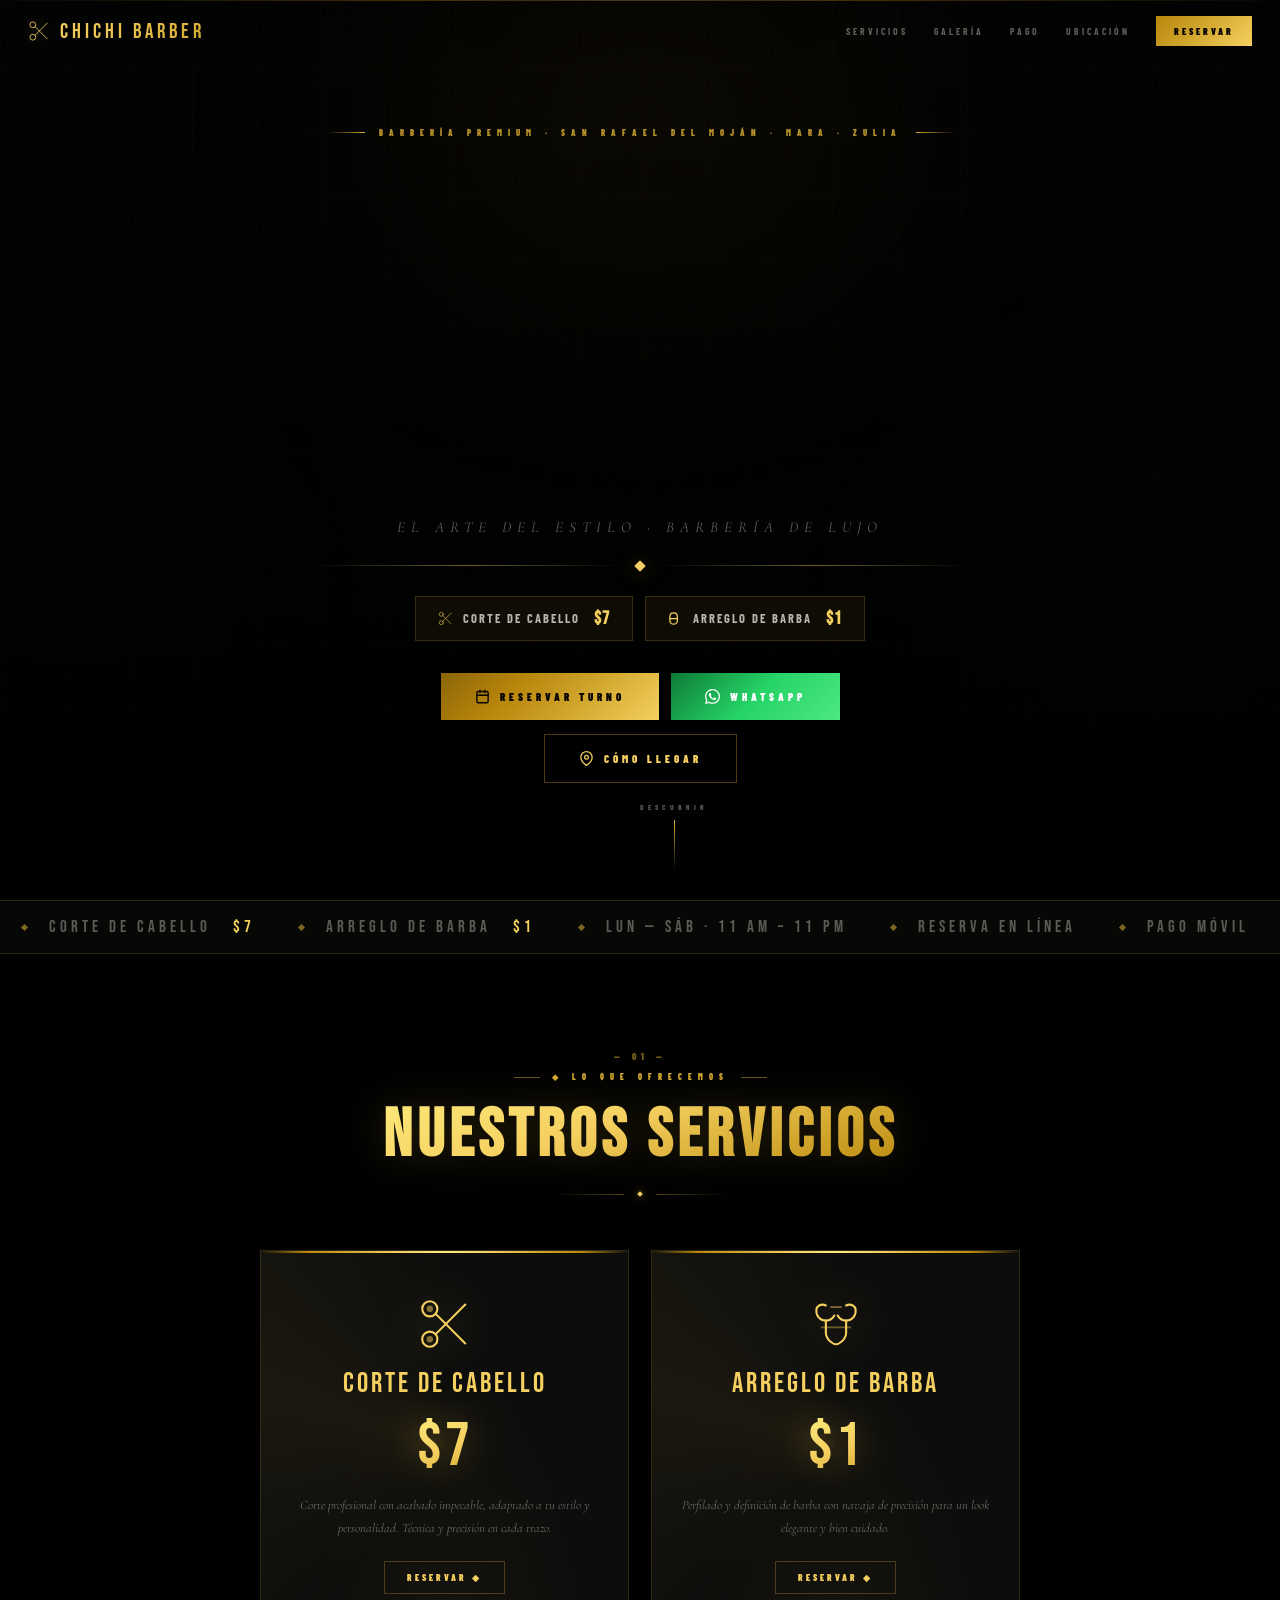
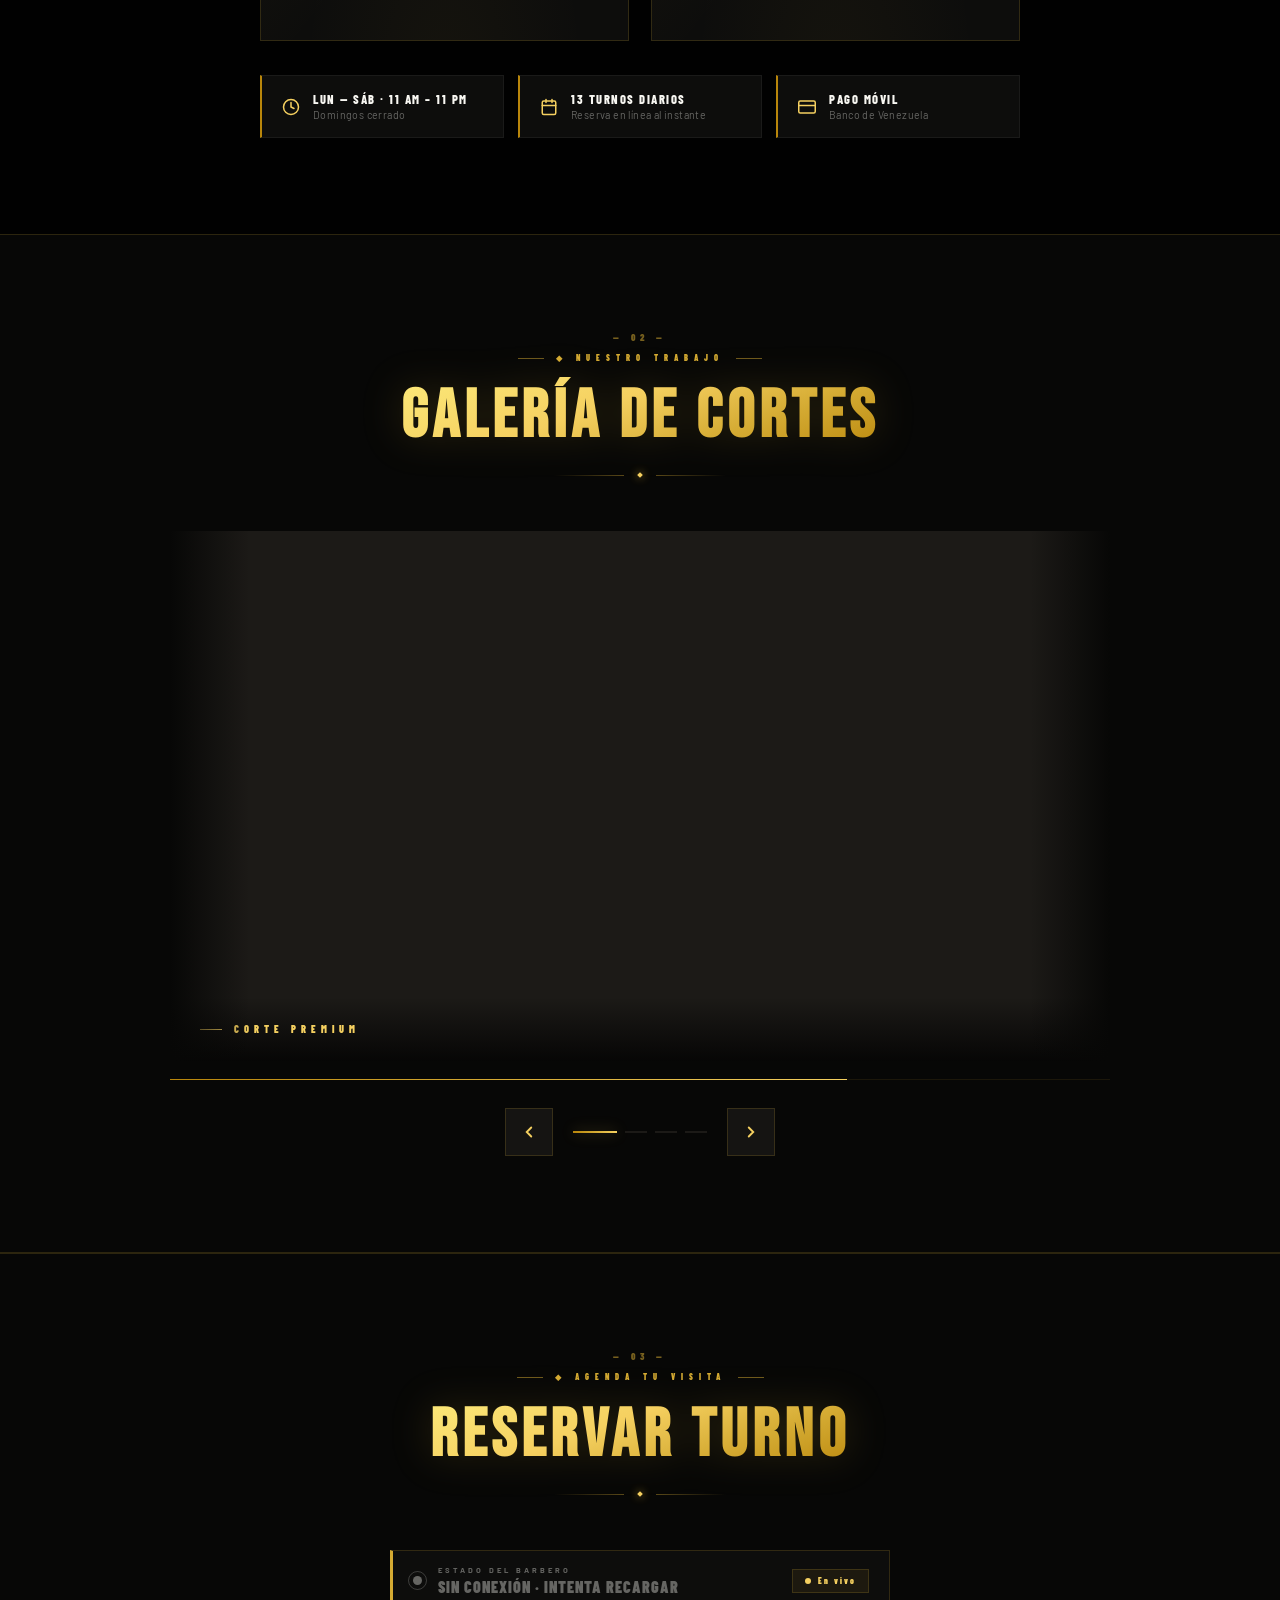
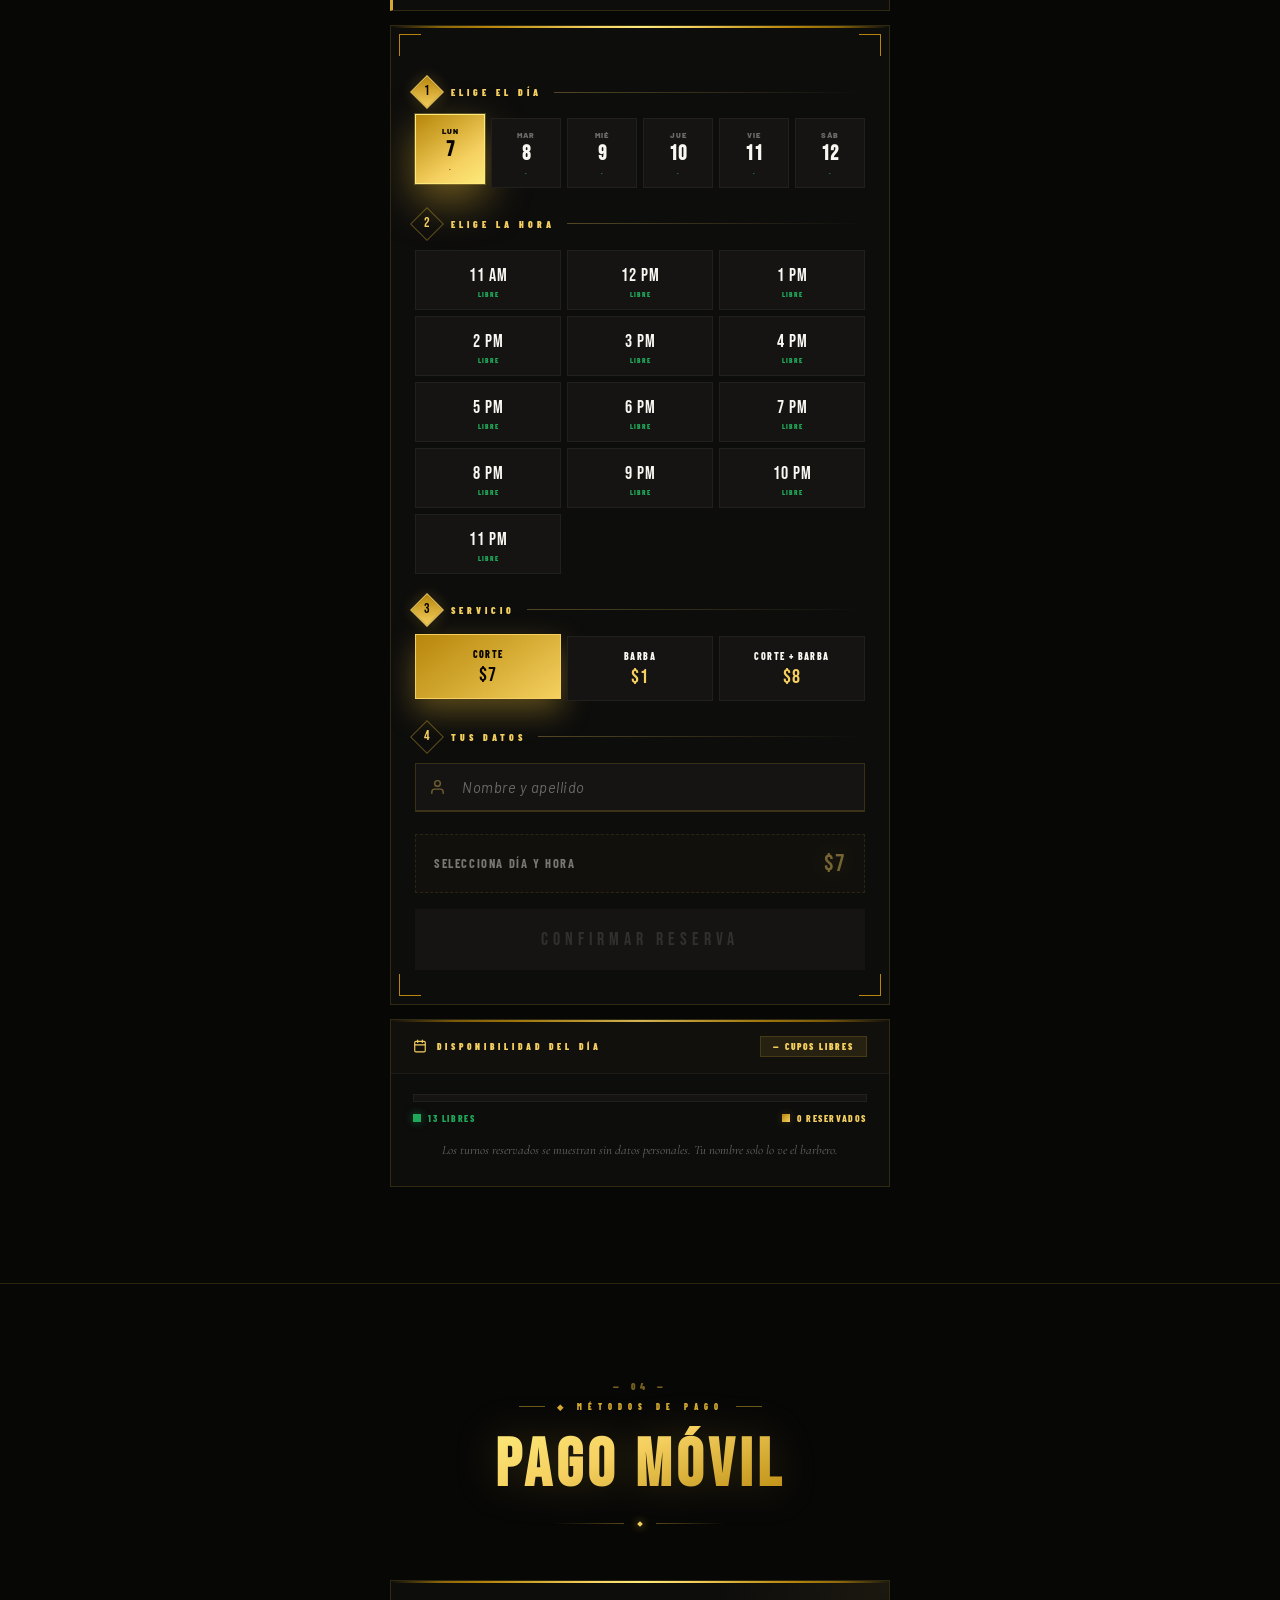
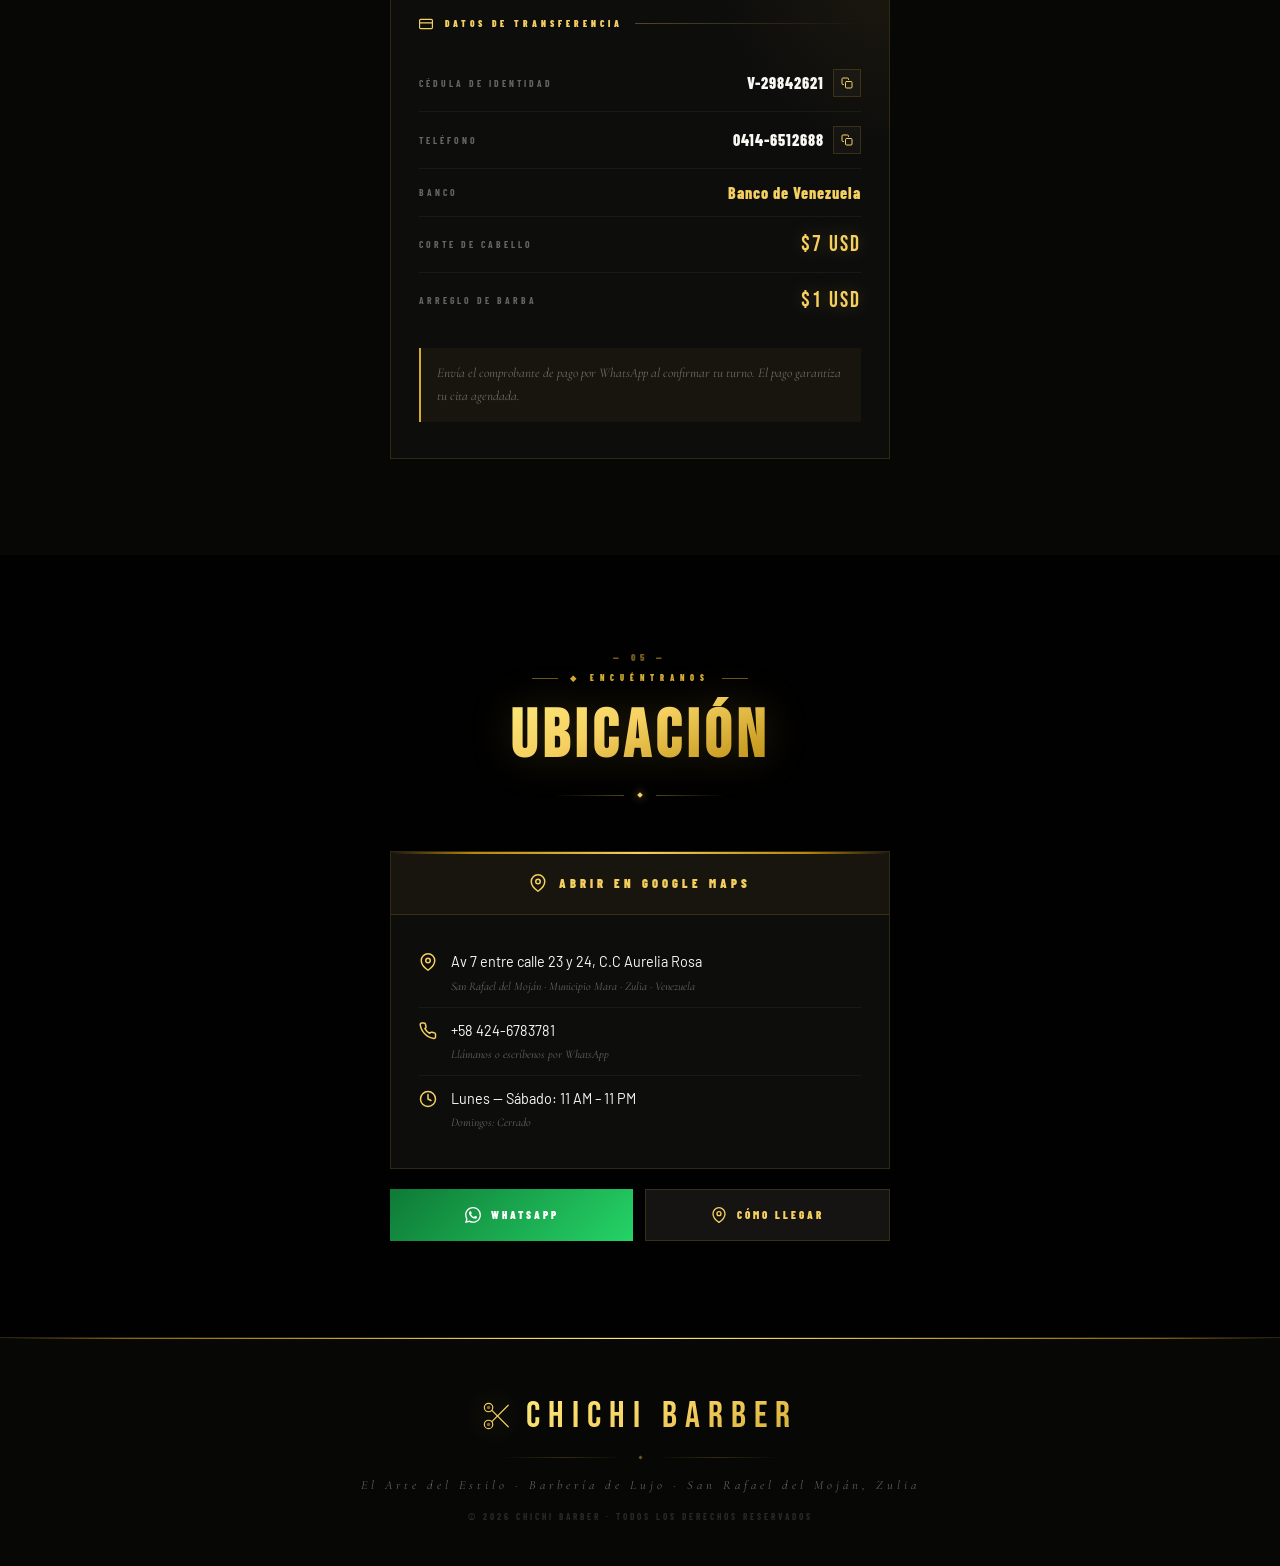
==== commit 6783a0d2: "Agrega panel admin en tiempo real con métricas y agenda con nombres - admin.html: panel sin autentic" ====
--- a/index.html
+++ b/index.html
@@ -1028,7 +1028,8 @@
 
 function abrirExito(nombre, svc){
   const s = semana.find(x => x.fecha === fSel);
-  $('successDet').innerHTML = `👤 ${nombre}<br>📅 <em>${s.dow} ${s.num} ${s.mes}</em> · 🕐 <em>${hSel}</em><br>💈 ${svc.nombre} — <em>$${svc.precio}</em>`;
+  const seguro = document.createElement('div'); seguro.textContent = nombre;
+  $('successDet').innerHTML = `👤 ${seguro.innerHTML}<br>📅 <em>${s.dow} ${s.num} ${s.mes}</em> · 🕐 <em>${hSel}</em><br>💈 ${svc.nombre} — <em>$${svc.precio}</em>`;
   const [y,m,d] = fSel.split('-');
   const msg = `¡Hola Chichi Barber! 💈 Reservé mi turno:\n\n👤 ${nombre}\n📅 ${d}/${m}/${y}\n🕐 ${hSel}\n✂️ ${svc.nombre} ($${svc.precio})\n\nAdjunto comprobante de Pago Móvil.`;
   $('btnWaComprobante').href = `https://wa.me/${WA_NUM}?text=${encodeURIComponent(msg)}`;
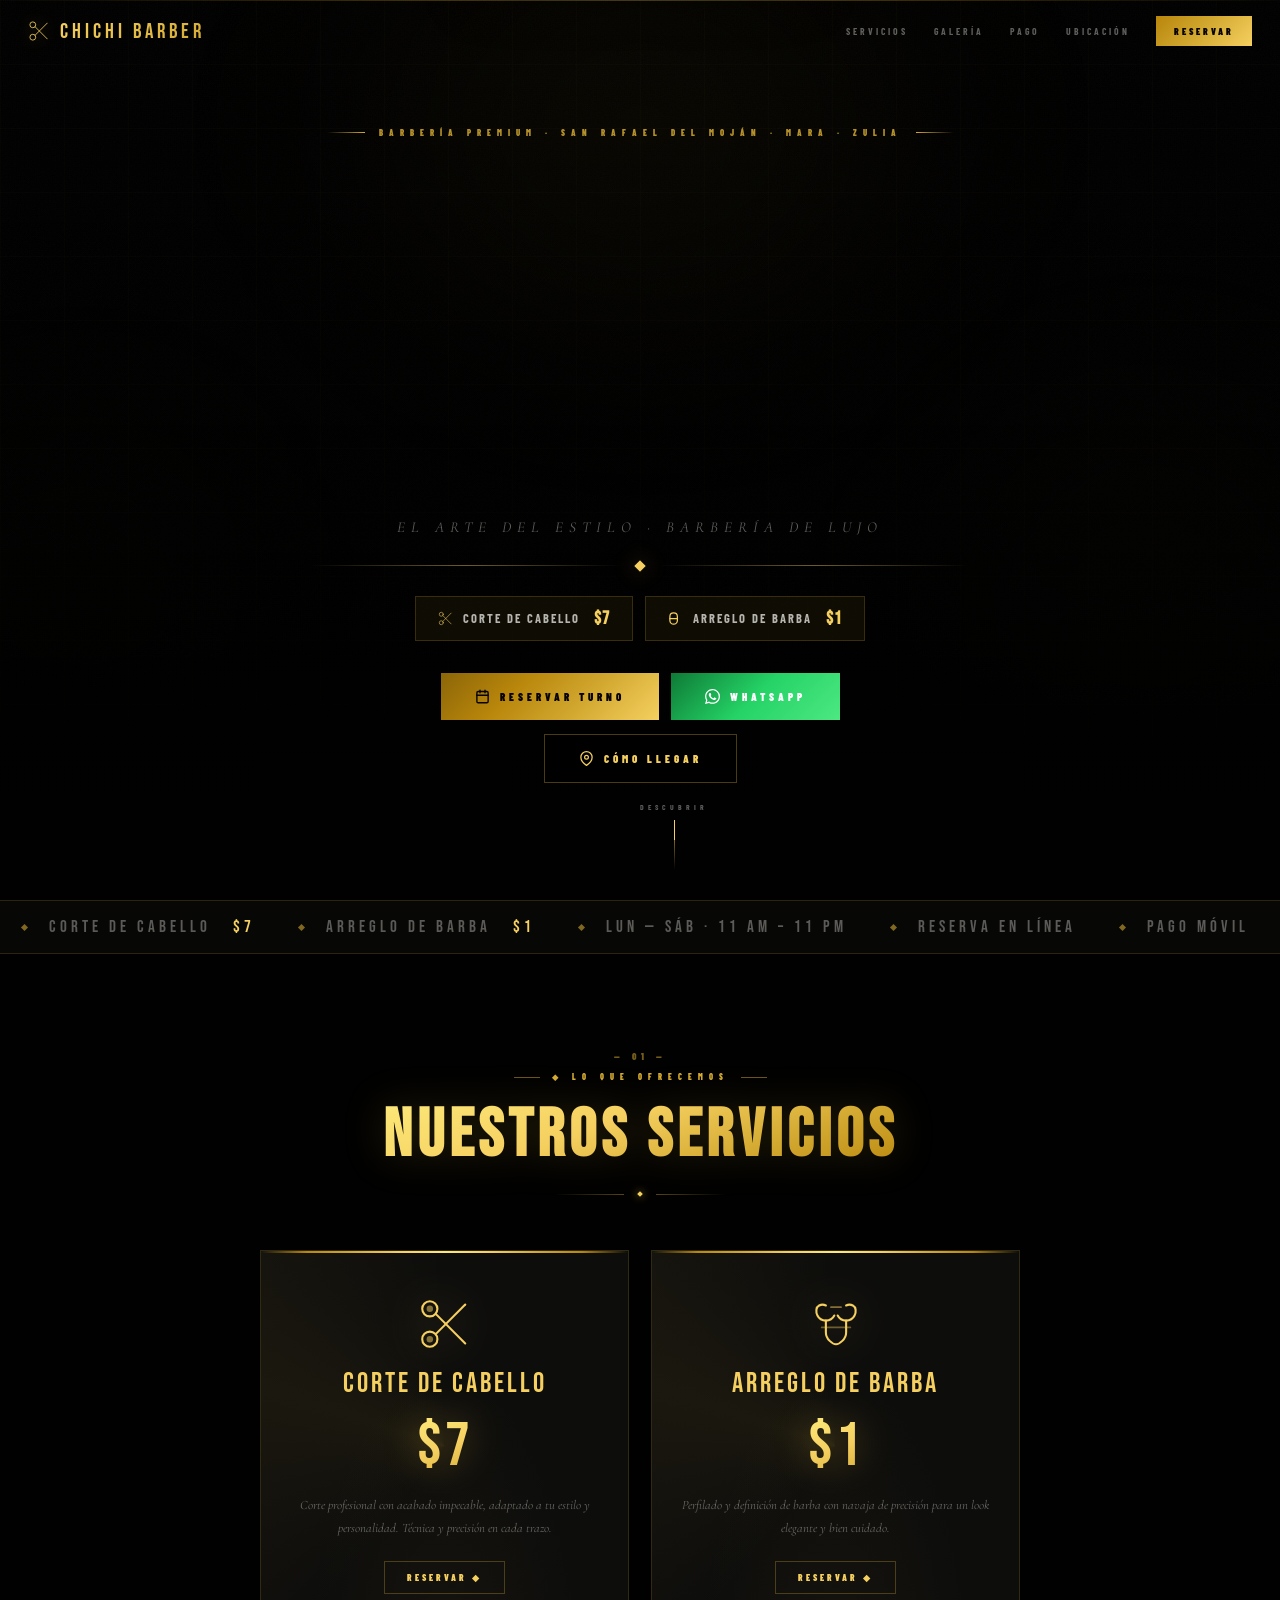
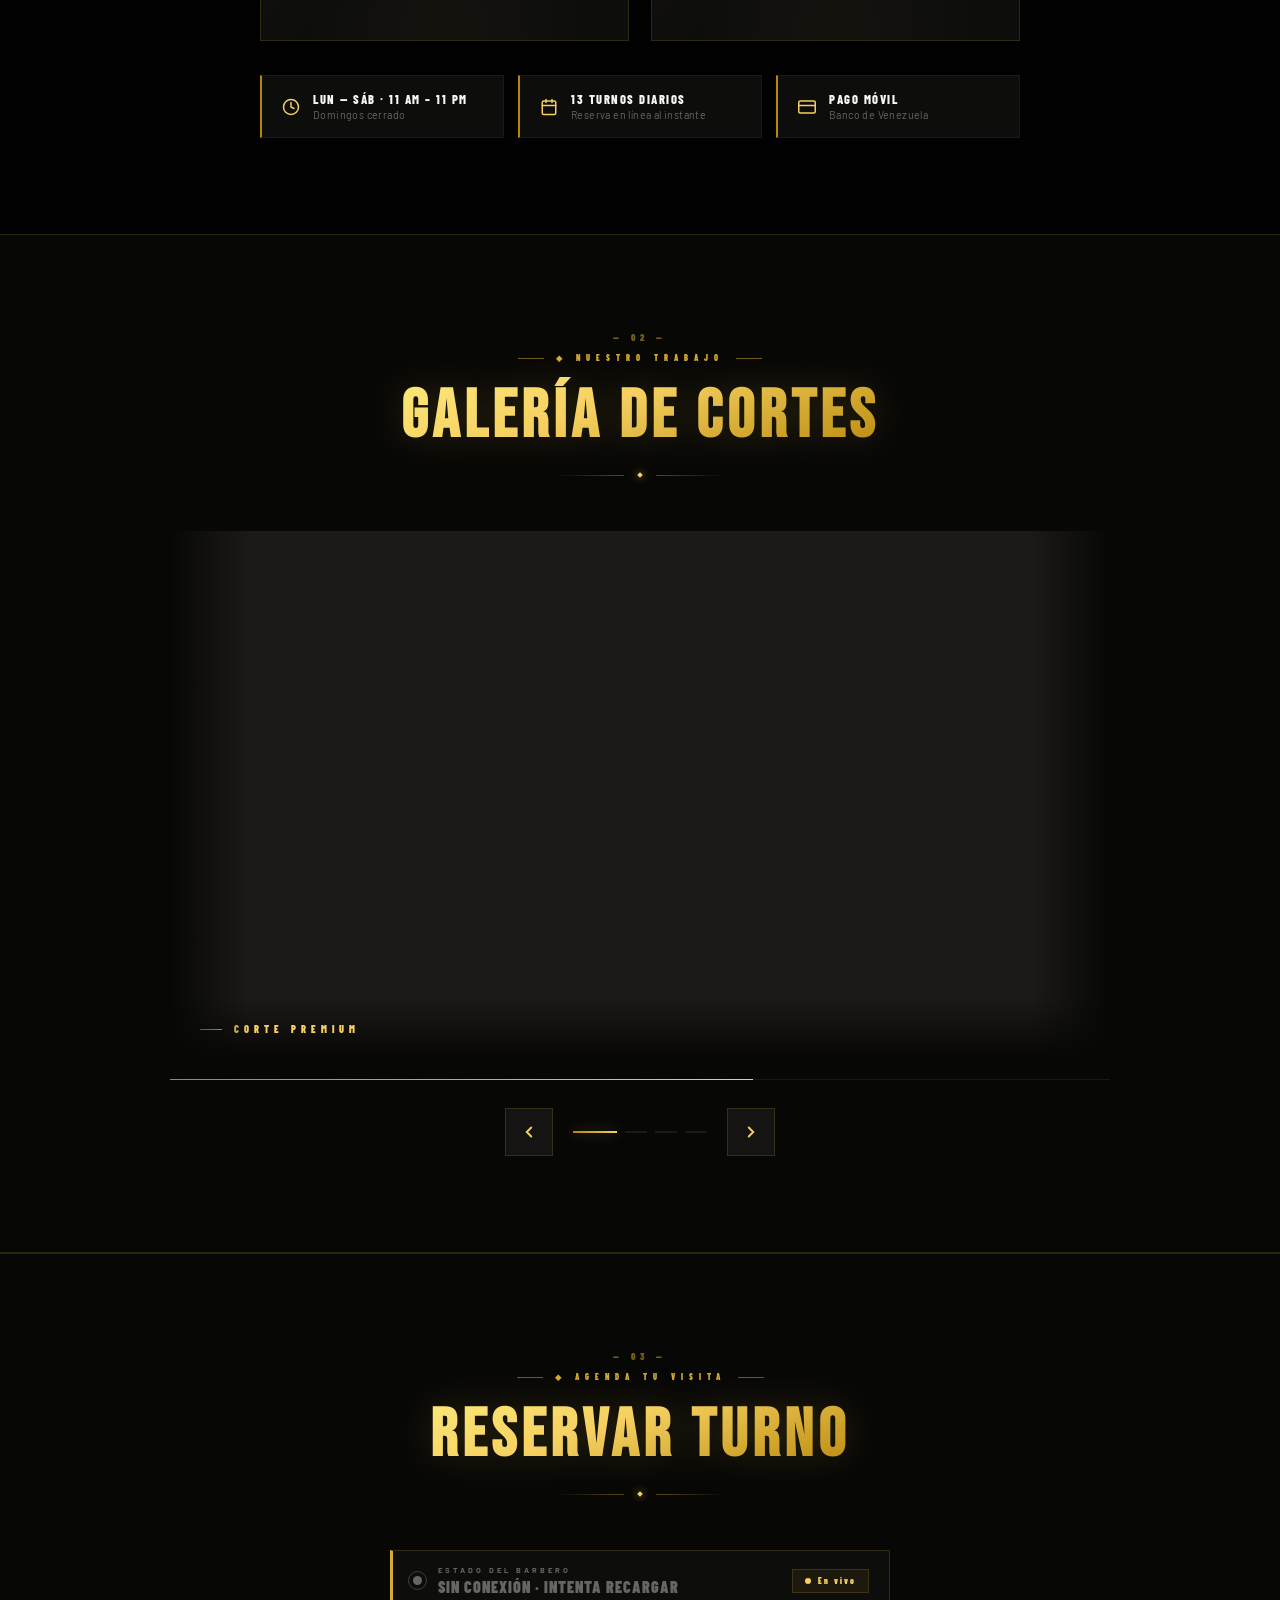
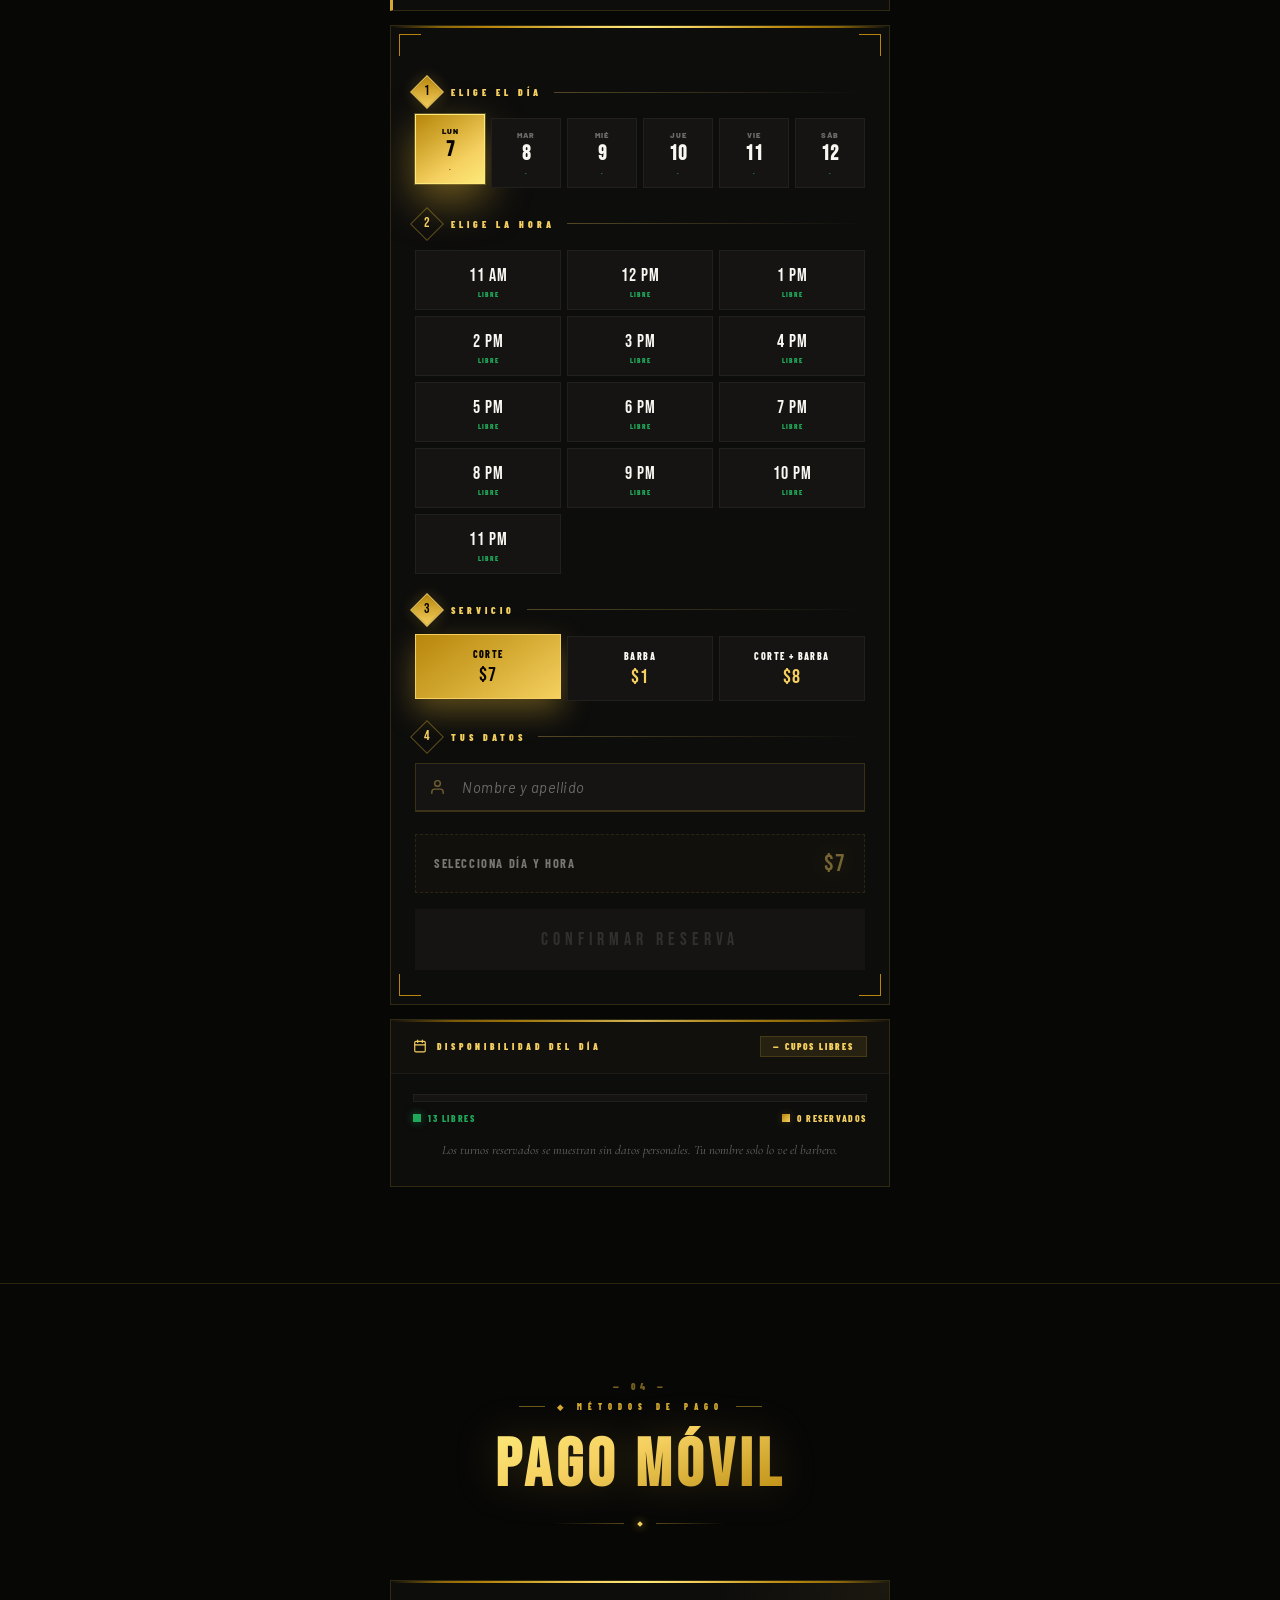
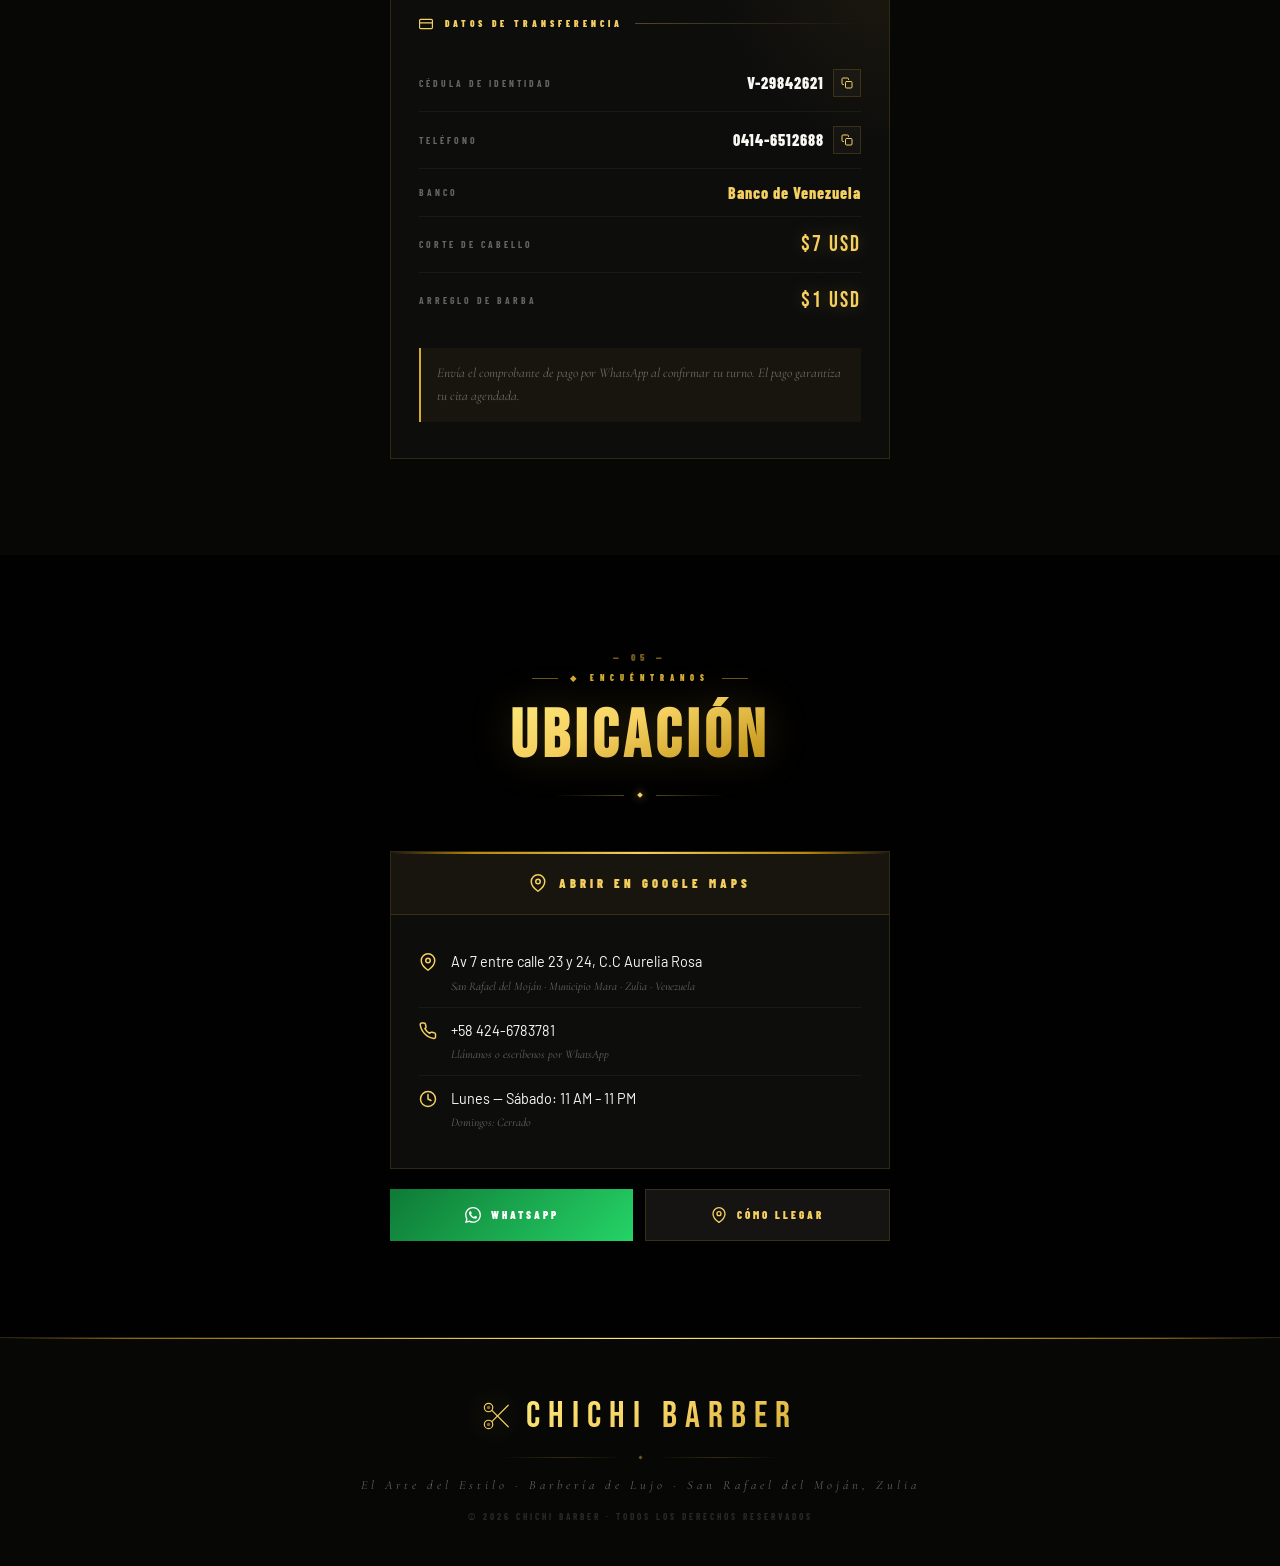
==== commit 0470ef56: "Agrega meta tags SEO/social y actualiza dominio a dgp-link.com - Open Graph completo (título, descri" ====
--- a/index.html
+++ b/index.html
@@ -4,7 +4,72 @@
 <meta charset="UTF-8">
 <meta name="viewport" content="width=device-width, initial-scale=1.0">
 <title>Chichi Barber — Barbería Premium · San Rafael del Moján</title>
-<meta name="description" content="Chichi Barber — Barbería premium en San Rafael del Moján, Zulia. Corte de cabello, arreglo de barba y reserva de turnos en línea.">
+<meta name="description" content="Barbería premium en San Rafael del Moján, Zulia. Corte de cabello, arreglo de barba y reserva de turnos en línea. Lun–Sáb 11 AM–11 PM.">
+<meta name="theme-color" content="#010101">
+<meta name="author" content="Chichi Barber">
+<meta name="keywords" content="barbería, barber, corte de cabello, arreglo de barba, San Rafael del Moján, Mara, Zulia, Venezuela, reserva de turnos, pago móvil">
+<link rel="canonical" href="https://chichibarber.dgp-link.com/">
+
+<!-- Favicon (tijeras doradas) -->
+<link rel="icon" href="data:image/svg+xml,%3Csvg xmlns='http://www.w3.org/2000/svg' viewBox='0 0 64 64'%3E%3Crect width='64' height='64' fill='%23010101'/%3E%3Cg fill='none' stroke='%23f5d060' stroke-width='4' stroke-linecap='round'%3E%3Ccircle cx='14' cy='50' r='8.5'/%3E%3Ccircle cx='14' cy='14' r='8.5'/%3E%3Cline x1='21' y1='44' x2='56' y2='9'/%3E%3Cline x1='21' y1='20' x2='56' y2='55'/%3E%3C/g%3E%3C/svg%3E">
+<link rel="apple-touch-icon" href="data:image/svg+xml,%3Csvg xmlns='http://www.w3.org/2000/svg' viewBox='0 0 64 64'%3E%3Crect width='64' height='64' fill='%23010101'/%3E%3Cg fill='none' stroke='%23f5d060' stroke-width='4' stroke-linecap='round'%3E%3Ccircle cx='14' cy='50' r='8.5'/%3E%3Ccircle cx='14' cy='14' r='8.5'/%3E%3Cline x1='21' y1='44' x2='56' y2='9'/%3E%3Cline x1='21' y1='20' x2='56' y2='55'/%3E%3C/g%3E%3C/svg%3E">
+
+<!-- Open Graph / Facebook / WhatsApp -->
+<meta property="og:type" content="website">
+<meta property="og:site_name" content="Chichi Barber">
+<meta property="og:locale" content="es_VE">
+<meta property="og:url" content="https://chichibarber.dgp-link.com/">
+<meta property="og:title" content="Chichi Barber — Barbería Premium · San Rafael del Moján">
+<meta property="og:description" content="El Arte del Estilo. Corte de cabello, arreglo de barba y reserva de turnos en línea. Lun–Sáb 11 AM–11 PM · San Rafael del Moján, Zulia.">
+<meta property="og:image" content="https://lh3.googleusercontent.com/d/1rEX0ro11q-fupkjjklZrRHa53MEv4oYQ">
+<meta property="og:image:alt" content="Chichi Barber — Barbería de Lujo">
+
+<!-- Twitter Card -->
+<meta name="twitter:card" content="summary_large_image">
+<meta name="twitter:title" content="Chichi Barber — Barbería Premium · San Rafael del Moján">
+<meta name="twitter:description" content="El Arte del Estilo. Corte de cabello, arreglo de barba y reserva de turnos en línea. San Rafael del Moján, Zulia.">
+<meta name="twitter:image" content="https://lh3.googleusercontent.com/d/1rEX0ro11q-fupkjjklZrRHa53MEv4oYQ">
+<meta name="twitter:image:alt" content="Chichi Barber — Barbería de Lujo">
+
+<!-- Datos estructurados: negocio local (SEO) -->
+<script type="application/ld+json">
+{
+  "@context": "https://schema.org",
+  "@type": "HairSalon",
+  "name": "Chichi Barber",
+  "description": "Barbería premium en San Rafael del Moján, Zulia. Corte de cabello y arreglo de barba con reserva de turnos en línea.",
+  "image": "https://lh3.googleusercontent.com/d/1rEX0ro11q-fupkjjklZrRHa53MEv4oYQ",
+  "url": "https://chichibarber.dgp-link.com/",
+  "telephone": "+58 424-6783781",
+  "priceRange": "$1 – $8",
+  "currenciesAccepted": "USD, VES",
+  "paymentAccepted": "Pago Móvil",
+  "address": {
+    "@type": "PostalAddress",
+    "streetAddress": "Av 7 entre calle 23 y 24, C.C Aurelia Rosa",
+    "addressLocality": "San Rafael del Moján",
+    "addressRegion": "Zulia",
+    "addressCountry": "VE"
+  },
+  "geo": {
+    "@type": "GeoCoordinates",
+    "latitude": 10.95843,
+    "longitude": -71.73239
+  },
+  "hasMap": "https://maps.google.com/?q=10.95843,-71.73239",
+  "openingHoursSpecification": [{
+    "@type": "OpeningHoursSpecification",
+    "dayOfWeek": ["Monday","Tuesday","Wednesday","Thursday","Friday","Saturday"],
+    "opens": "11:00",
+    "closes": "23:00"
+  }],
+  "makesOffer": [
+    { "@type": "Offer", "itemOffered": { "@type": "Service", "name": "Corte de Cabello" }, "price": "7.00", "priceCurrency": "USD" },
+    { "@type": "Offer", "itemOffered": { "@type": "Service", "name": "Arreglo de Barba" }, "price": "1.00", "priceCurrency": "USD" }
+  ]
+}
+</script>
+
 <link rel="preconnect" href="https://fonts.googleapis.com">
 <link href="https://fonts.googleapis.com/css2?family=Cormorant+Garamond:ital,wght@0,300;0,400;0,600;0,700;1,300;1,400;1,600&family=Bebas+Neue&family=Barlow:wght@300;400;500;600;700&family=Barlow+Condensed:wght@400;600;700;800;900&display=swap" rel="stylesheet">
 <style>
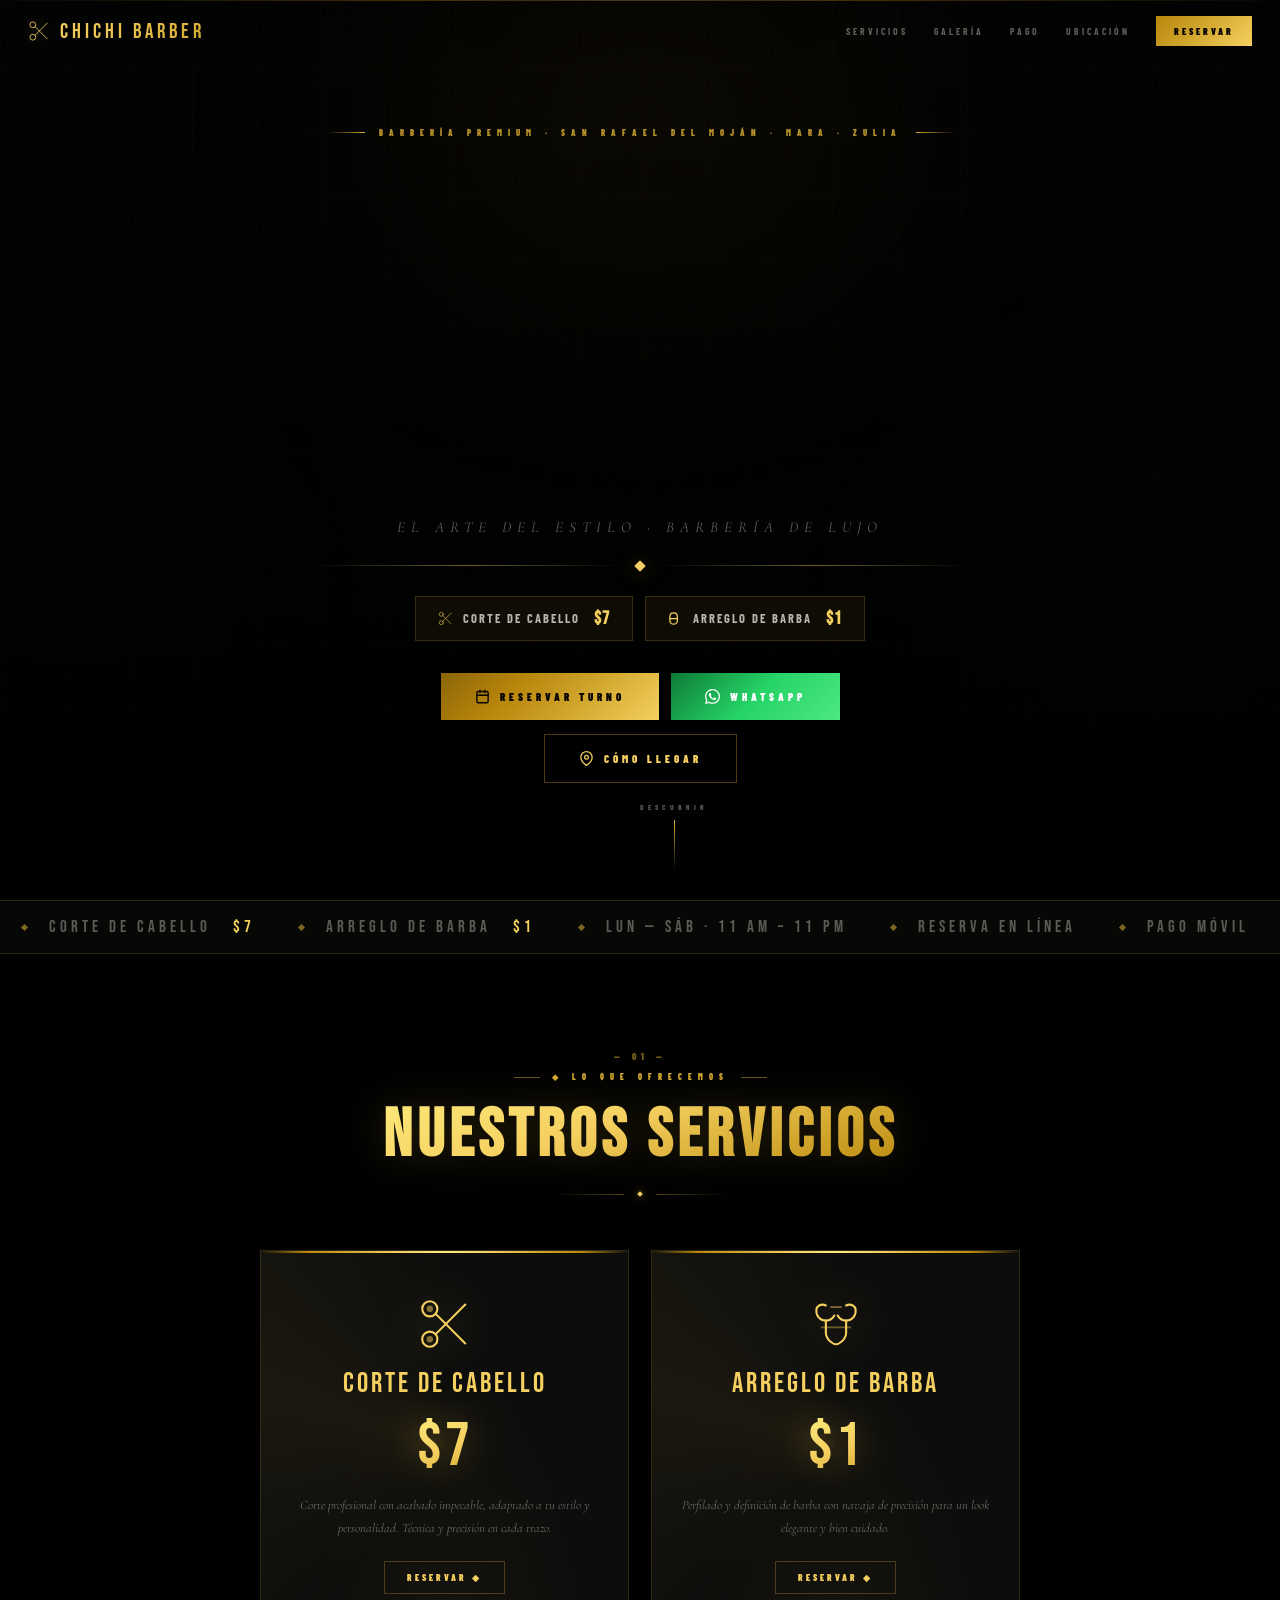
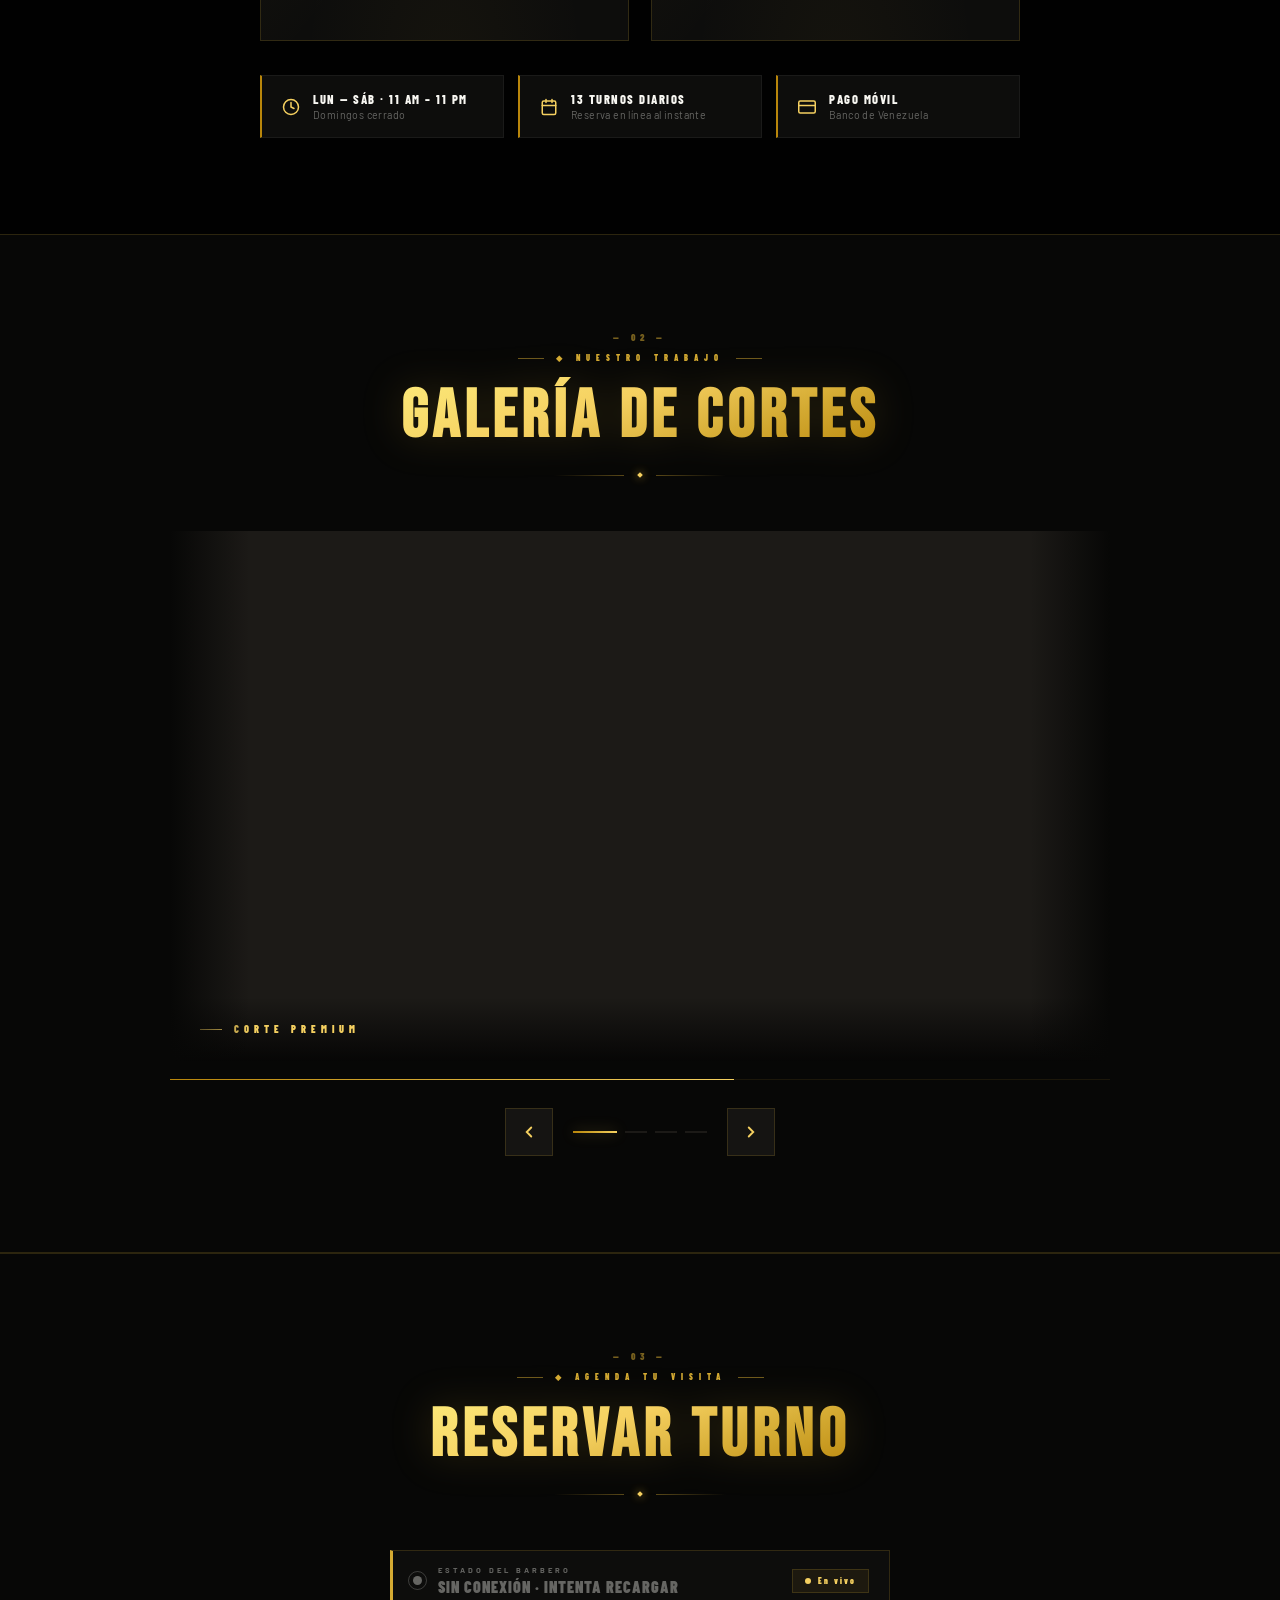
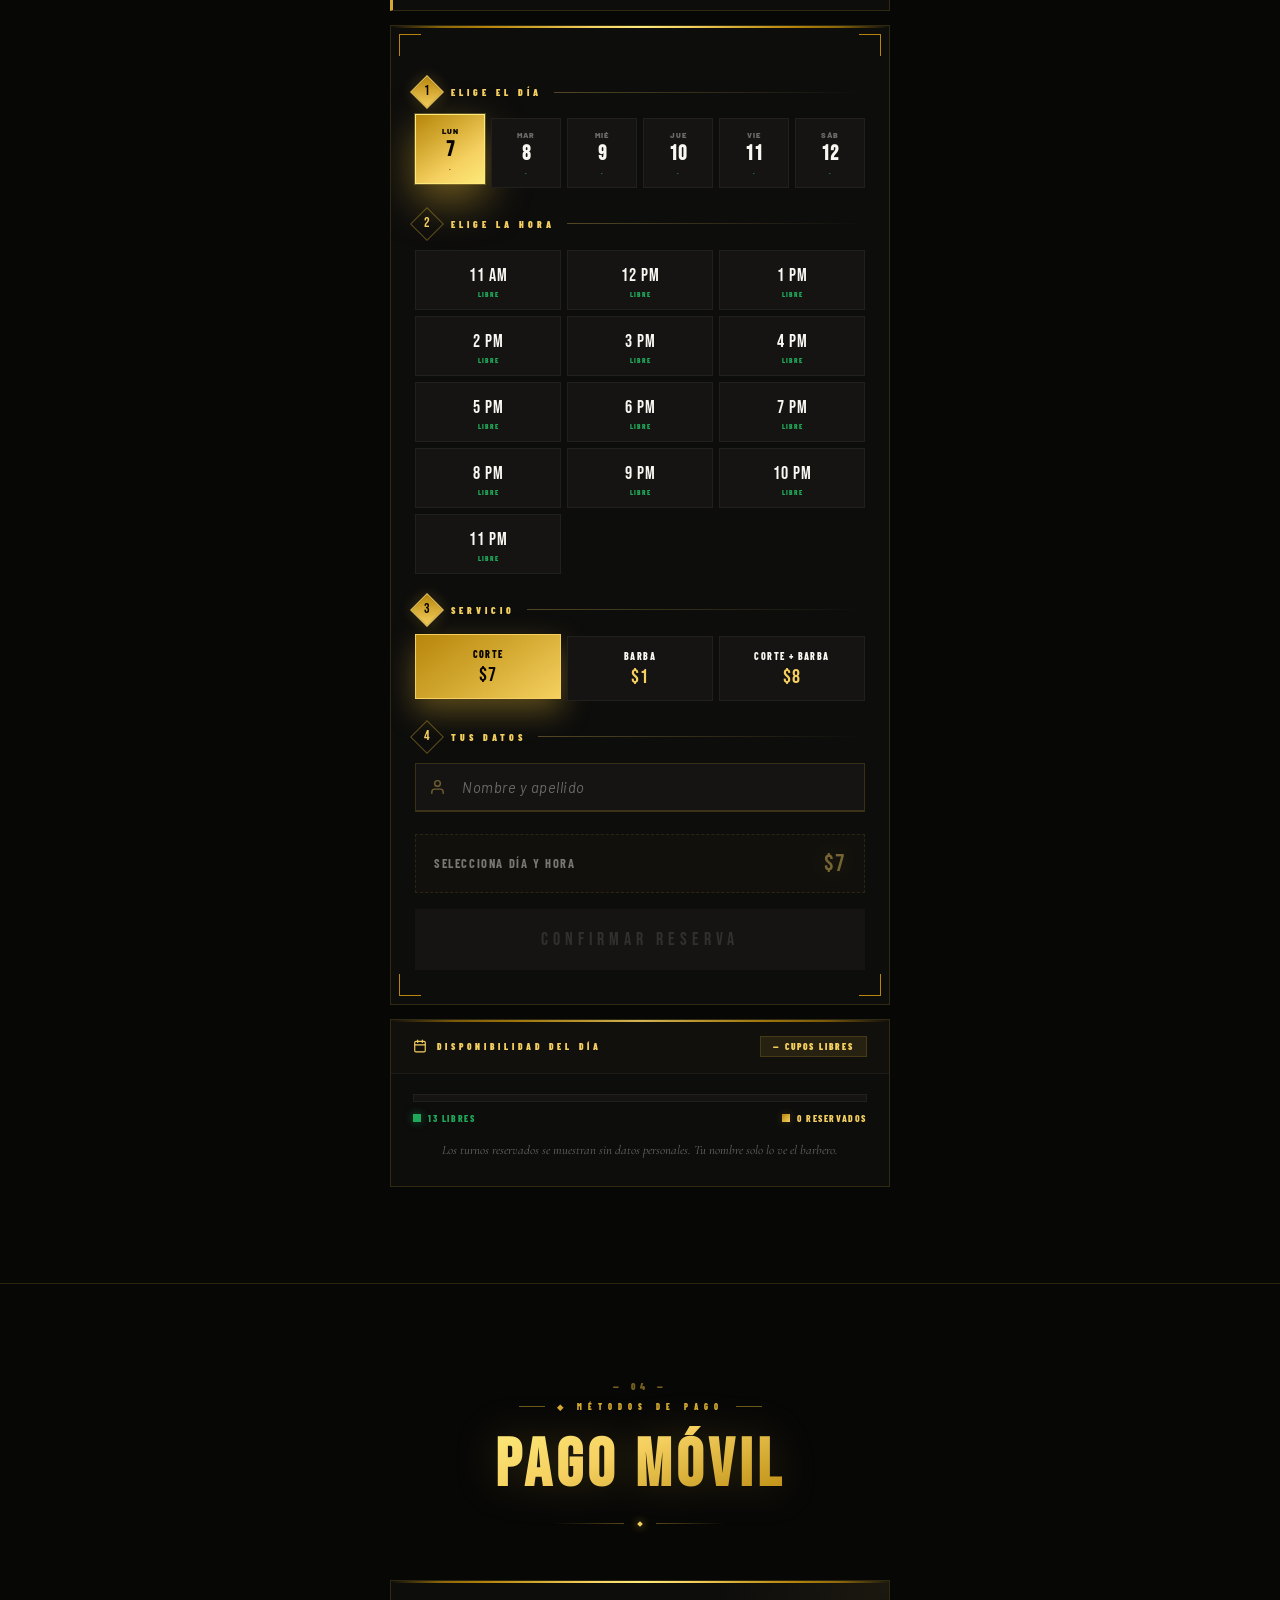
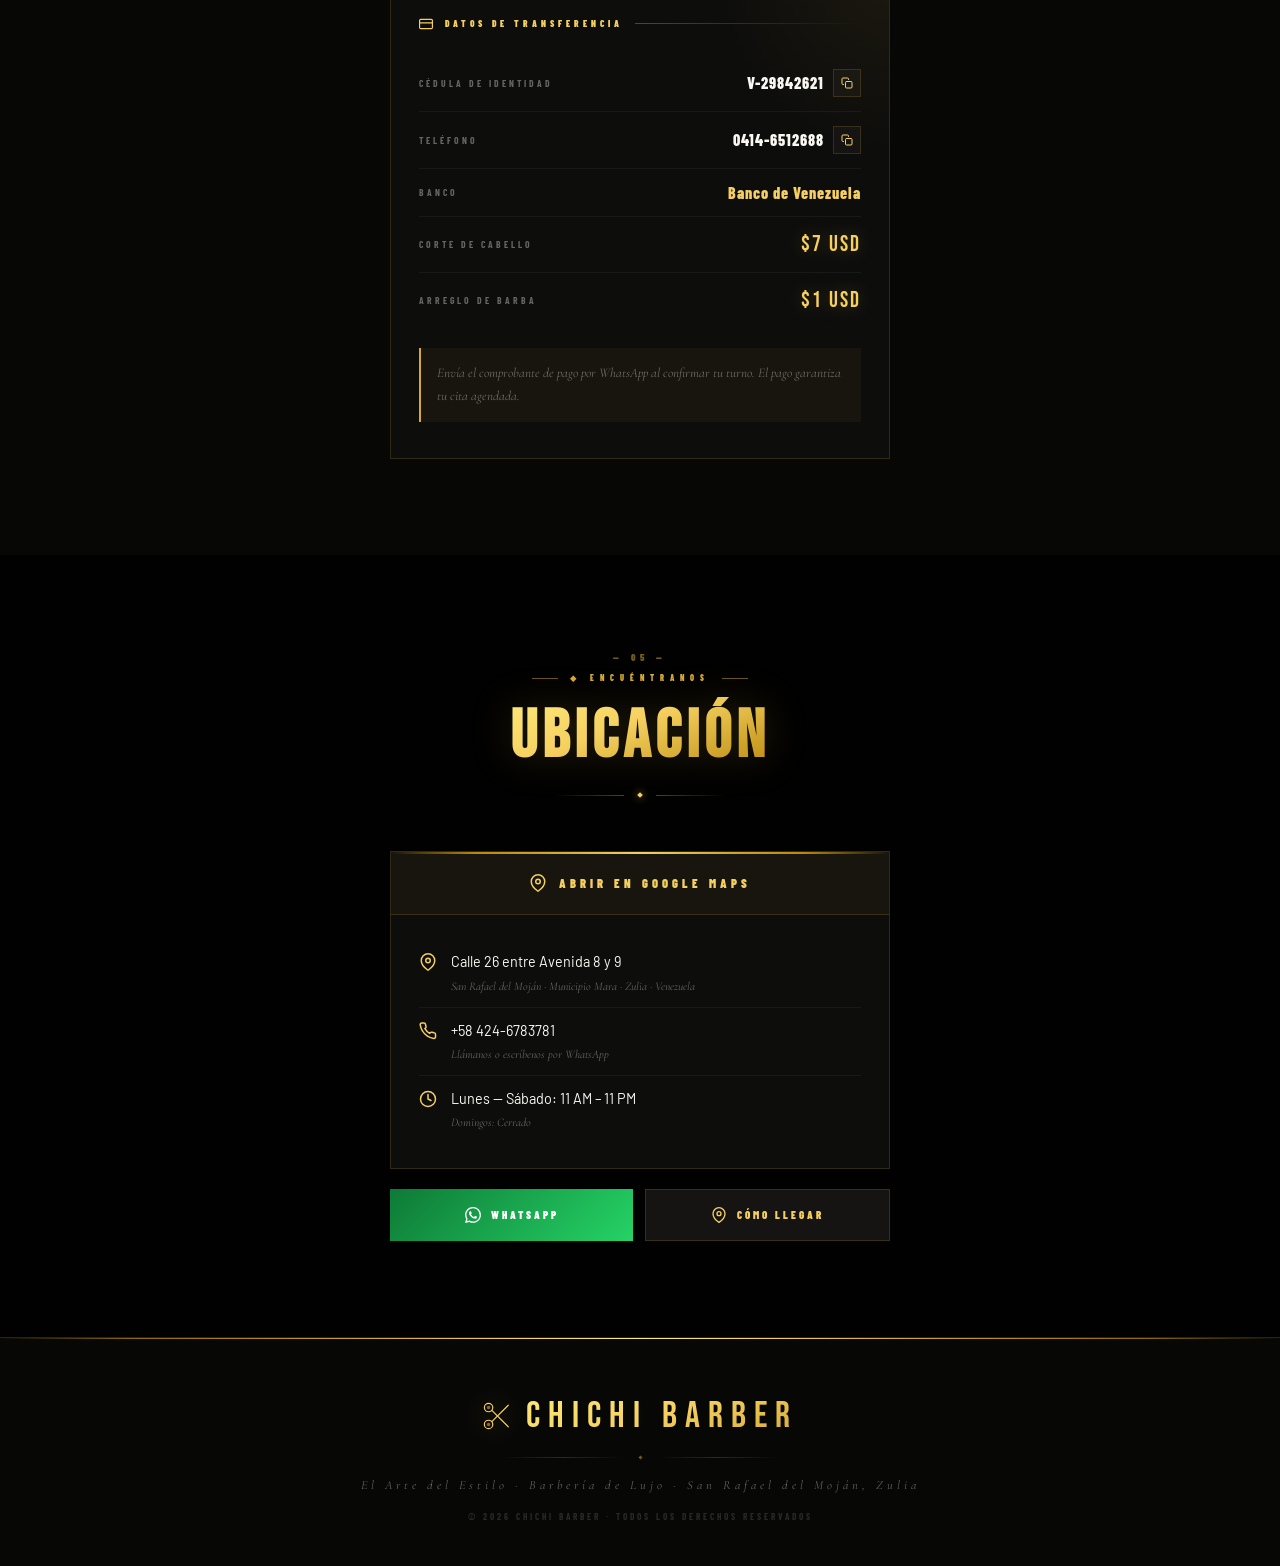
==== commit 2dae4b87: "Actualiza ubicación a Calle 26 entre Avenida 8 y 9 - Dirección visible y datos estructurados (JSON-L" ====
--- a/index.html
+++ b/index.html
@@ -46,17 +46,12 @@
   "paymentAccepted": "Pago Móvil",
   "address": {
     "@type": "PostalAddress",
-    "streetAddress": "Av 7 entre calle 23 y 24, C.C Aurelia Rosa",
+    "streetAddress": "Calle 26 entre Avenida 8 y 9",
     "addressLocality": "San Rafael del Moján",
     "addressRegion": "Zulia",
     "addressCountry": "VE"
   },
-  "geo": {
-    "@type": "GeoCoordinates",
-    "latitude": 10.95843,
-    "longitude": -71.73239
-  },
-  "hasMap": "https://maps.google.com/?q=10.95843,-71.73239",
+  "hasMap": "https://maps.app.goo.gl/c9XcSwRMT4HhbM678",
   "openingHoursSpecification": [{
     "@type": "OpeningHoursSpecification",
     "dayOfWeek": ["Monday","Tuesday","Wednesday","Thursday","Friday","Saturday"],
@@ -579,7 +574,7 @@
         WhatsApp
       </a>
     </div>
-    <a class="btn-cta btn-outline hr-a" style="animation-delay:1.9s" href="https://maps.google.com/?q=10.95843,-71.73239" target="_blank" rel="noopener">
+    <a class="btn-cta btn-outline hr-a" style="animation-delay:1.9s" href="https://maps.app.goo.gl/c9XcSwRMT4HhbM678" target="_blank" rel="noopener">
       <svg class="btn-ico" viewBox="0 0 24 24" fill="none" stroke="currentColor" stroke-width="2" stroke-linecap="round"><path d="M21 10c0 7-9 13-9 13s-9-6-9-13a9 9 0 0 1 18 0z"/><circle cx="12" cy="10" r="3"/></svg>
       Cómo llegar
     </a>
@@ -833,14 +828,14 @@
     <div class="sec-div"><div class="sdl"></div><div class="sdd"></div><div class="sdl r"></div></div>
   </div>
   <div class="location-card reveal">
-    <a class="location-map-btn" href="https://maps.google.com/?q=10.95843,-71.73239" target="_blank" rel="noopener">
+    <a class="location-map-btn" href="https://maps.app.goo.gl/c9XcSwRMT4HhbM678" target="_blank" rel="noopener">
       <svg class="lmb-ico" viewBox="0 0 24 24" fill="none" stroke="currentColor" stroke-width="2" stroke-linecap="round"><path d="M21 10c0 7-9 13-9 13s-9-6-9-13a9 9 0 0 1 18 0z"/><circle cx="12" cy="10" r="3"/></svg>
       Abrir en Google Maps
     </a>
     <div class="location-details">
       <div class="loc-row">
         <svg class="loc-ico" viewBox="0 0 24 24" fill="none" stroke="currentColor" stroke-width="2" stroke-linecap="round"><path d="M21 10c0 7-9 13-9 13s-9-6-9-13a9 9 0 0 1 18 0z"/><circle cx="12" cy="10" r="3"/></svg>
-        <div class="loc-text">Av 7 entre calle 23 y 24, C.C Aurelia Rosa<span class="loc-sub">San Rafael del Moján · Municipio Mara · Zulia · Venezuela</span></div>
+        <div class="loc-text">Calle 26 entre Avenida 8 y 9<span class="loc-sub">San Rafael del Moján · Municipio Mara · Zulia · Venezuela</span></div>
       </div>
       <div class="loc-row">
         <svg class="loc-ico" viewBox="0 0 24 24" fill="none" stroke="currentColor" stroke-width="2" stroke-linecap="round"><path d="M22 16.92v3a2 2 0 0 1-2.18 2 19.79 19.79 0 0 1-8.63-3.07A19.5 19.5 0 0 1 4.69 12 19.79 19.79 0 0 1 1.61 3.4 2 2 0 0 1 3.6 1.2h3a2 2 0 0 1 2 1.72c.127.96.361 1.903.7 2.81a2 2 0 0 1-.45 2.11L7.91 8.82a16 16 0 0 0 6.29 6.29l.95-.95a2 2 0 0 1 2.11-.45c.907.339 1.85.573 2.81.7A2 2 0 0 1 22 16.92z"/></svg>
@@ -857,7 +852,7 @@
       <svg class="cbico" viewBox="0 0 24 24" fill="currentColor"><path d="M17.472 14.382c-.297-.149-1.758-.867-2.03-.967-.273-.099-.471-.148-.67.15-.197.297-.767.966-.94 1.164-.173.199-.347.223-.644.075-.297-.15-1.255-.463-2.39-1.475-.883-.788-1.48-1.761-1.653-2.059-.173-.297-.018-.458.13-.606.134-.133.298-.347.446-.52.149-.174.198-.298.298-.497.099-.198.05-.371-.025-.52-.075-.149-.669-1.612-.916-2.207-.242-.579-.487-.5-.669-.51-.173-.008-.371-.01-.57-.01-.198 0-.52.074-.792.372-.272.297-1.04 1.016-1.04 2.479 0 1.462 1.065 2.875 1.213 3.074.149.198 2.096 3.2 5.077 4.487.709.306 1.262.489 1.694.625.712.227 1.36.195 1.871.118.571-.085 1.758-.719 2.006-1.413.248-.694.248-1.289.173-1.413-.074-.124-.272-.198-.57-.347m-5.421 7.403h-.004a9.87 9.87 0 0 1-5.031-1.378l-.361-.214-3.741.982.998-3.648-.235-.374a9.86 9.86 0 0 1-1.51-5.26c.001-5.45 4.436-9.884 9.888-9.884 2.64 0 5.122 1.03 6.988 2.898a9.825 9.825 0 0 1 2.893 6.994c-.003 5.45-4.437 9.884-9.885 9.884m8.413-18.297A11.815 11.815 0 0 0 12.05 0C5.495 0 .16 5.335.157 11.892c0 2.096.547 4.142 1.588 5.945L.057 24l6.305-1.654a11.882 11.882 0 0 0 5.683 1.448h.005c6.554 0 11.89-5.335 11.893-11.893a11.821 11.821 0 0 0-3.48-8.413z"/></svg>
       WhatsApp
     </a>
-    <a class="contact-btn contact-maps" href="https://maps.google.com/?q=10.95843,-71.73239" target="_blank" rel="noopener">
+    <a class="contact-btn contact-maps" href="https://maps.app.goo.gl/c9XcSwRMT4HhbM678" target="_blank" rel="noopener">
       <svg class="cbico" viewBox="0 0 24 24" fill="none" stroke="currentColor" stroke-width="2" stroke-linecap="round"><path d="M21 10c0 7-9 13-9 13s-9-6-9-13a9 9 0 0 1 18 0z"/><circle cx="12" cy="10" r="3"/></svg>
       Cómo Llegar
     </a>
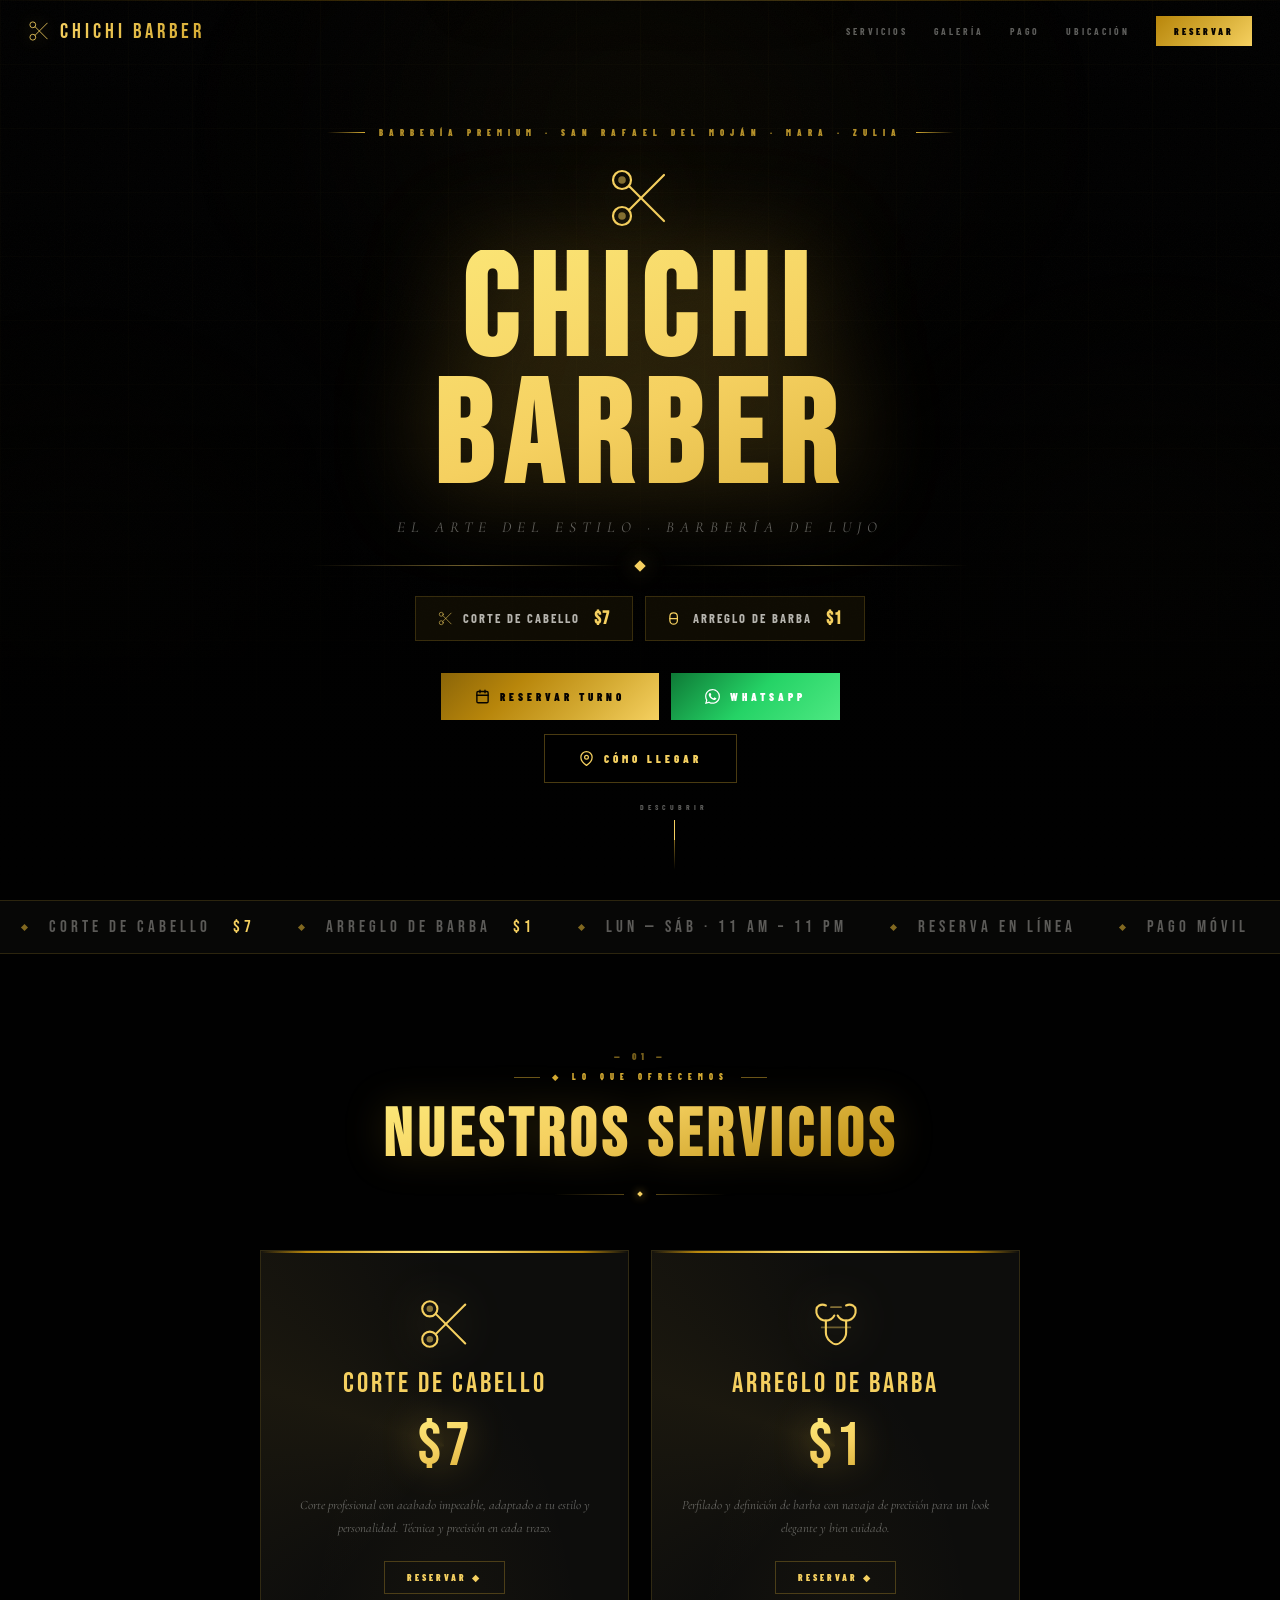
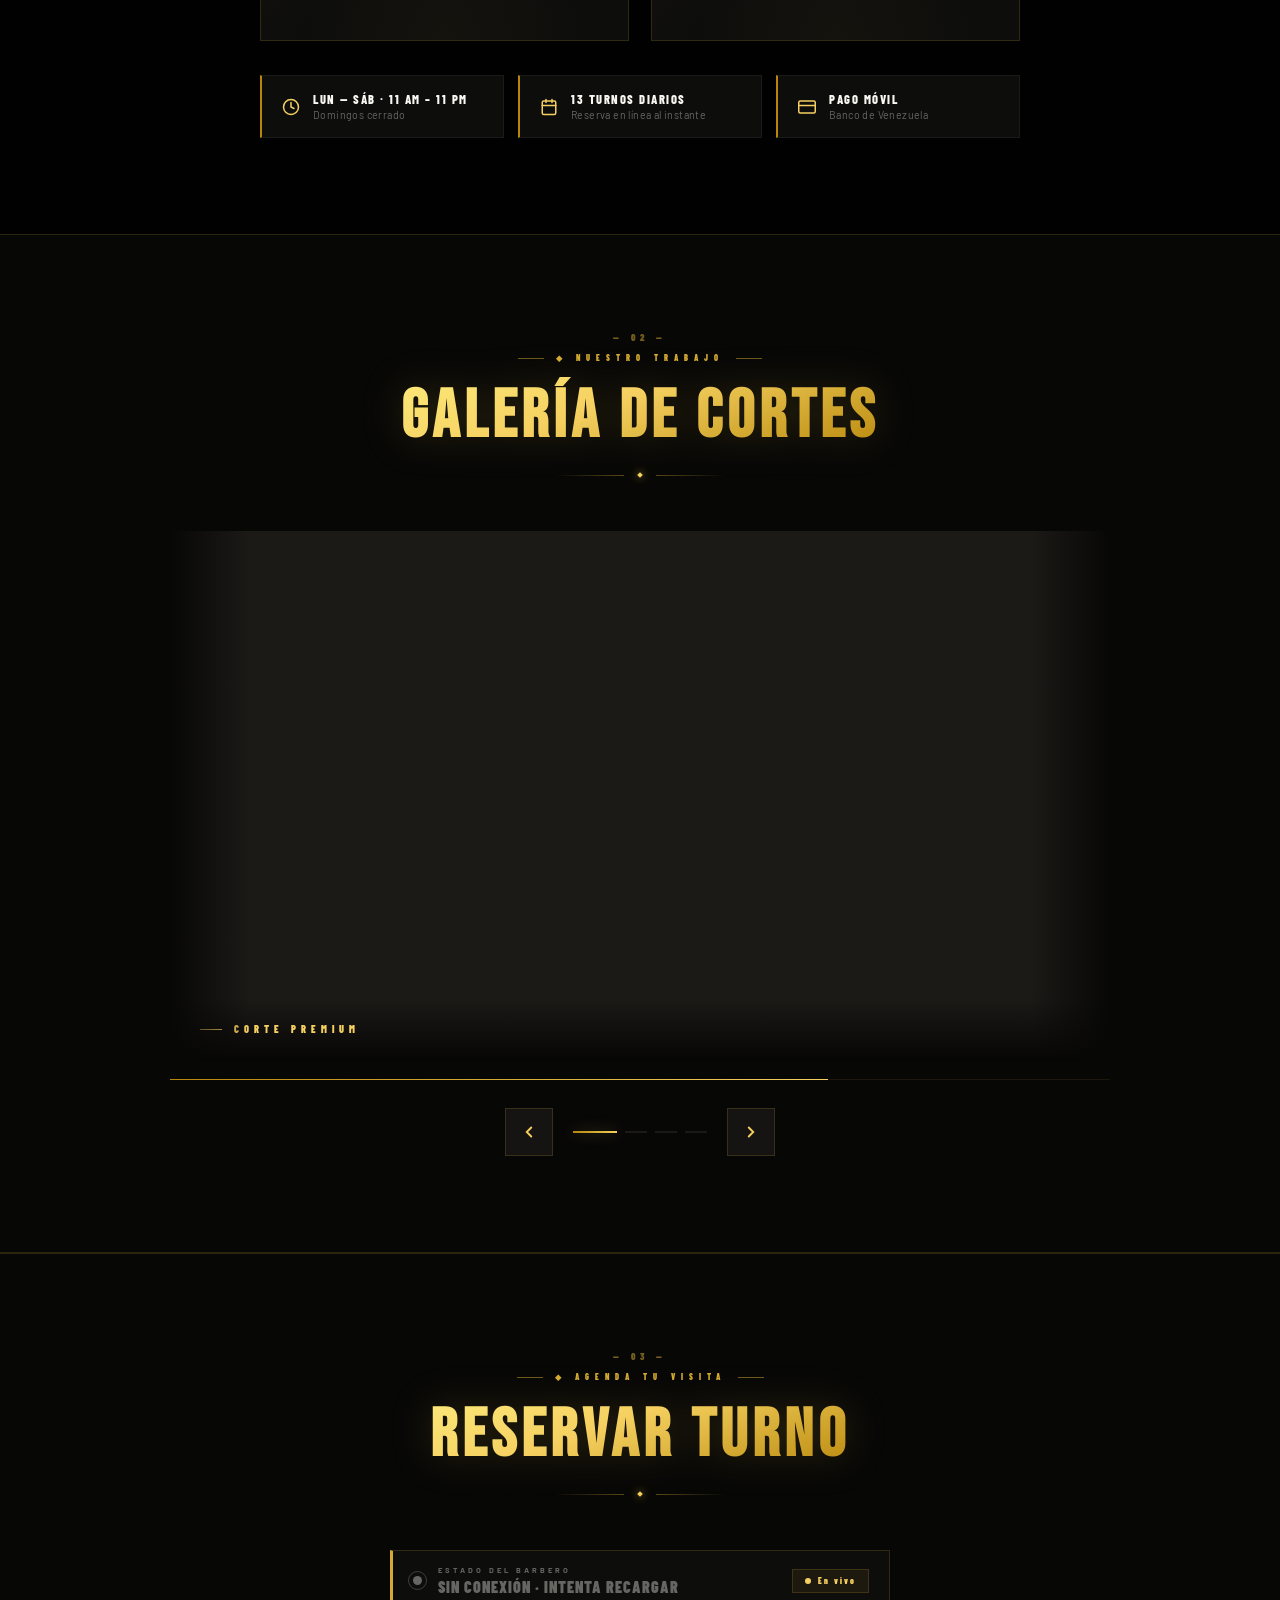
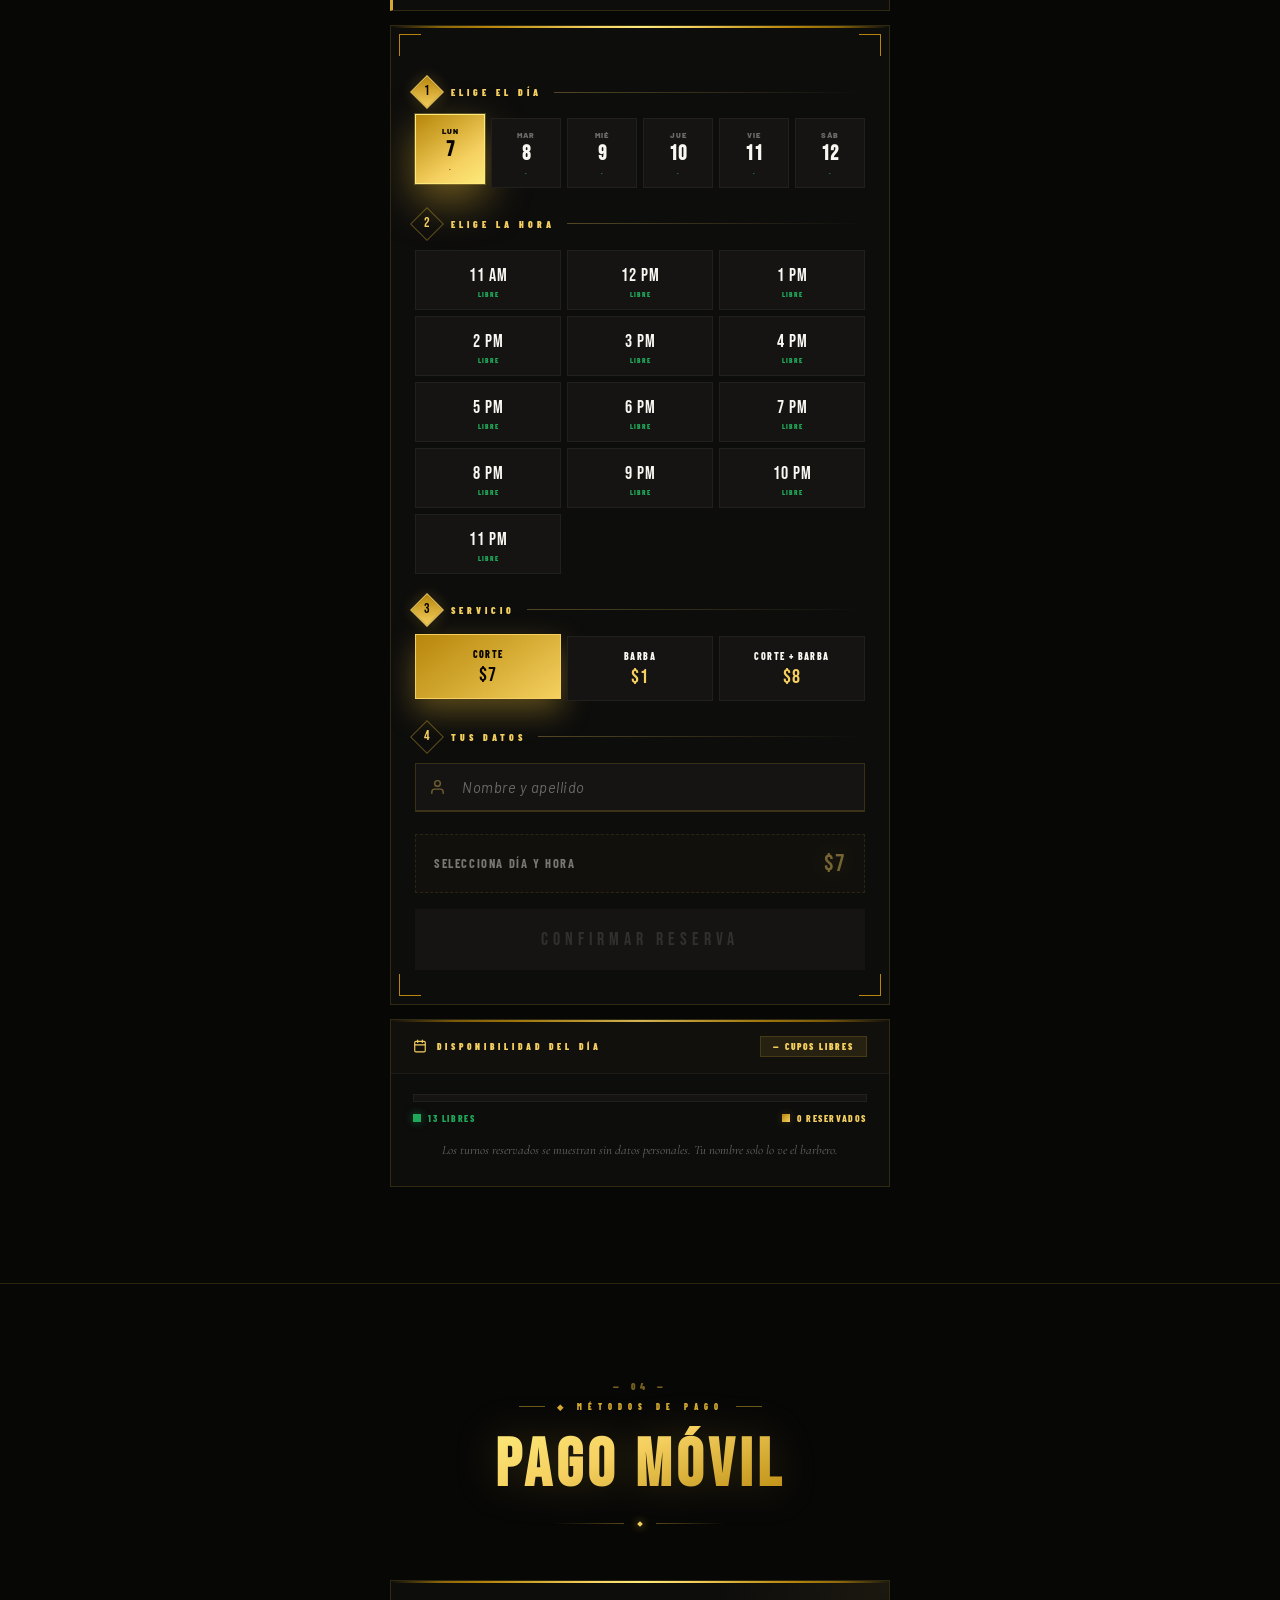
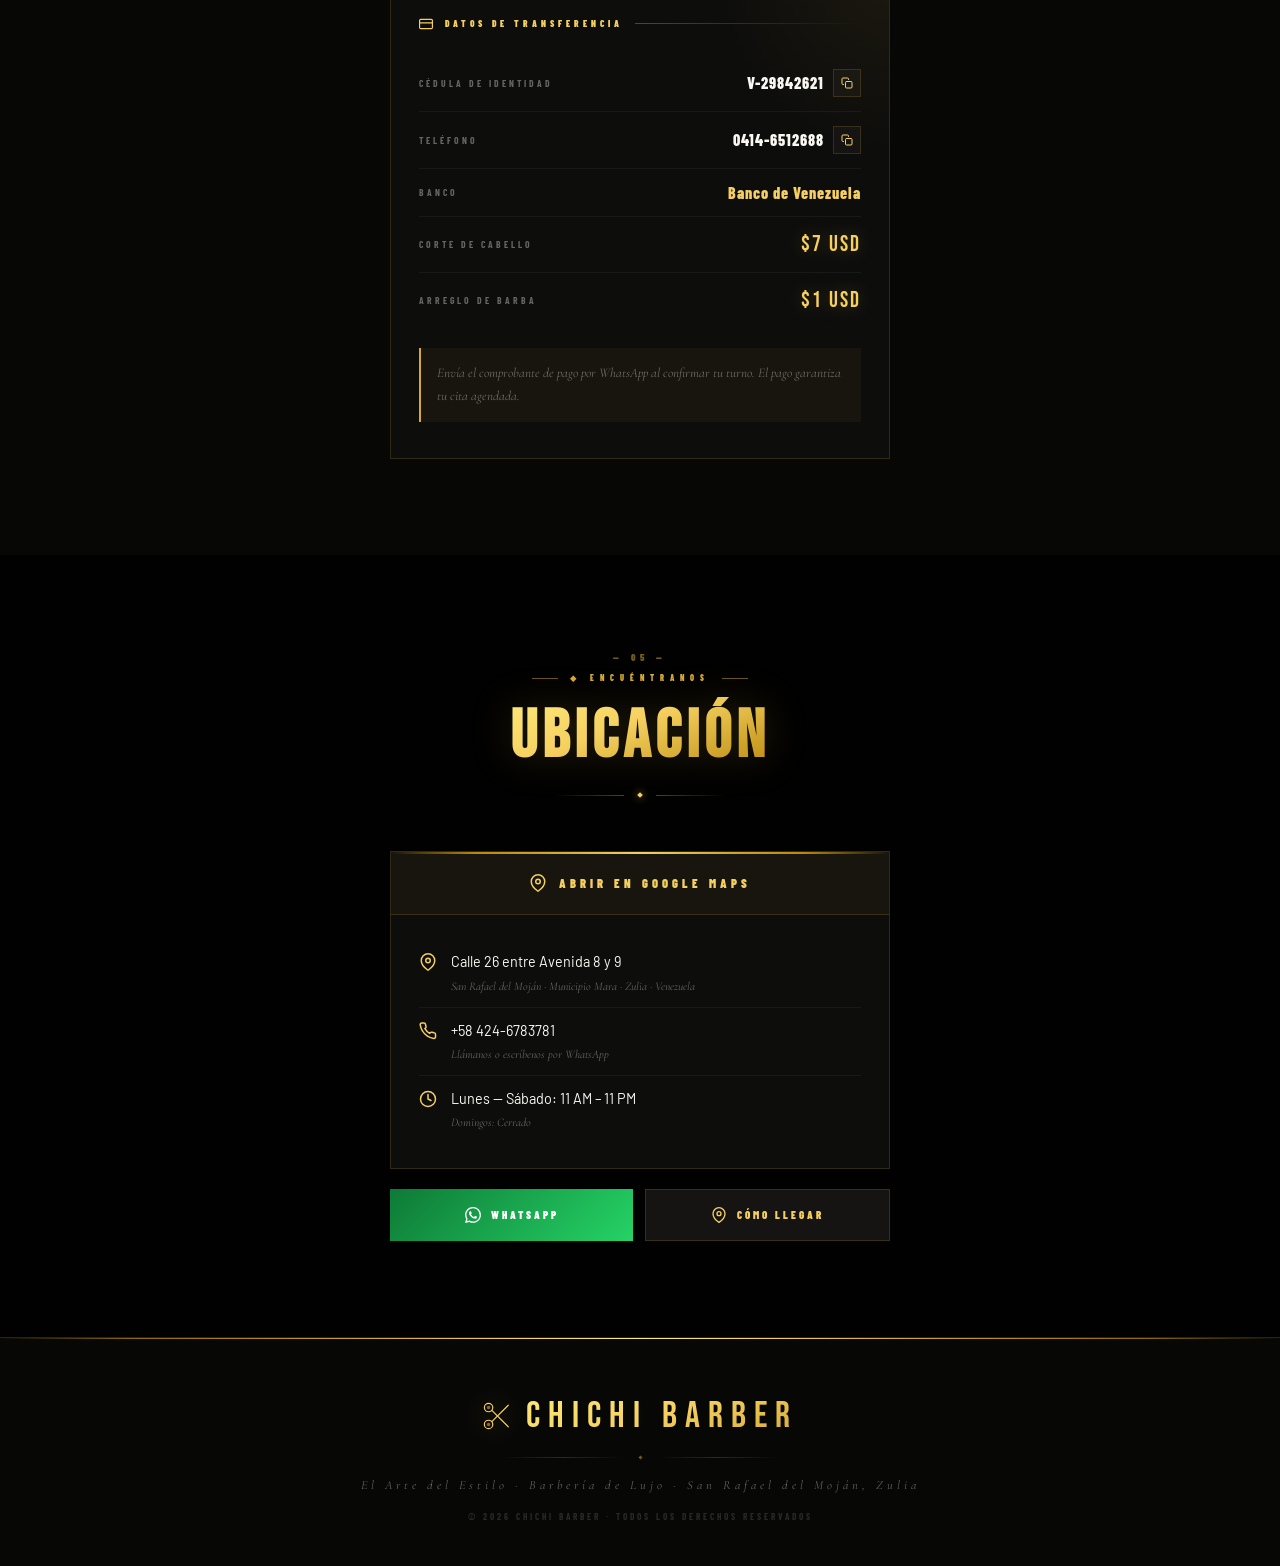
==== commit 0bb75552: "Corrige hero invisible: título e ícono no se mostraban El título Chichi Barber y el ícono quedaban e" ====
--- a/index.html
+++ b/index.html
@@ -156,9 +156,9 @@
 .hero-badge{display:flex;align-items:center;gap:14px;margin-bottom:28px}
 .hbl{width:38px;height:1px;background:linear-gradient(90deg,transparent,var(--gold))}.hbl.r{background:linear-gradient(90deg,var(--gold),transparent)}
 .hbt{font-family:'Barlow Condensed';font-size:0.54rem;font-weight:900;letter-spacing:6px;text-transform:uppercase;color:var(--gold);opacity:0.85}
-.hero-icon{width:64px;height:64px;color:var(--gold2);margin-bottom:20px;animation:heroIconFloat 4s ease-in-out infinite;filter:drop-shadow(0 0 36px var(--goldglow2))}
+.hero-icon{width:64px;height:64px;color:var(--gold2);margin-bottom:20px;animation:fadeUp 0.9s var(--ease) both,heroIconFloat 4s ease-in-out infinite;filter:drop-shadow(0 0 36px var(--goldglow2))}
 @keyframes heroIconFloat{0%,100%{transform:translateY(0) rotate(0)}50%{transform:translateY(-12px) rotate(10deg)}}
-.hero-name{font-family:'Bebas Neue';font-size:clamp(4.5rem,16vw,9rem);letter-spacing:12px;line-height:0.88;background:linear-gradient(160deg,var(--gold4) 0%,var(--gold2) 28%,var(--gold) 55%,var(--gold3) 80%,var(--gold4) 100%);background-size:200% 200%;-webkit-background-clip:text;-webkit-text-fill-color:transparent;background-clip:text;filter:drop-shadow(0 0 50px rgba(212,170,50,0.35));animation:goldShift 7s ease-in-out infinite}
+.hero-name{font-family:'Bebas Neue';font-size:clamp(4.5rem,16vw,9rem);letter-spacing:12px;line-height:0.88;background:linear-gradient(160deg,var(--gold4) 0%,var(--gold2) 28%,var(--gold) 55%,var(--gold3) 80%,var(--gold4) 100%);background-size:200% 200%;-webkit-background-clip:text;-webkit-text-fill-color:transparent;background-clip:text;filter:drop-shadow(0 0 50px rgba(212,170,50,0.35));animation:fadeUp 0.9s var(--ease) both,goldShift 7s ease-in-out infinite}
 @keyframes goldShift{0%,100%{background-position:0% 30%}50%{background-position:100% 70%}}
 .hero-sub{font-family:'Cormorant Garamond',serif;font-style:italic;font-size:0.95rem;letter-spacing:6px;text-transform:uppercase;color:var(--muted);margin-top:14px}
 .hero-div{width:100%;display:flex;align-items:center;gap:14px;margin:26px 0}
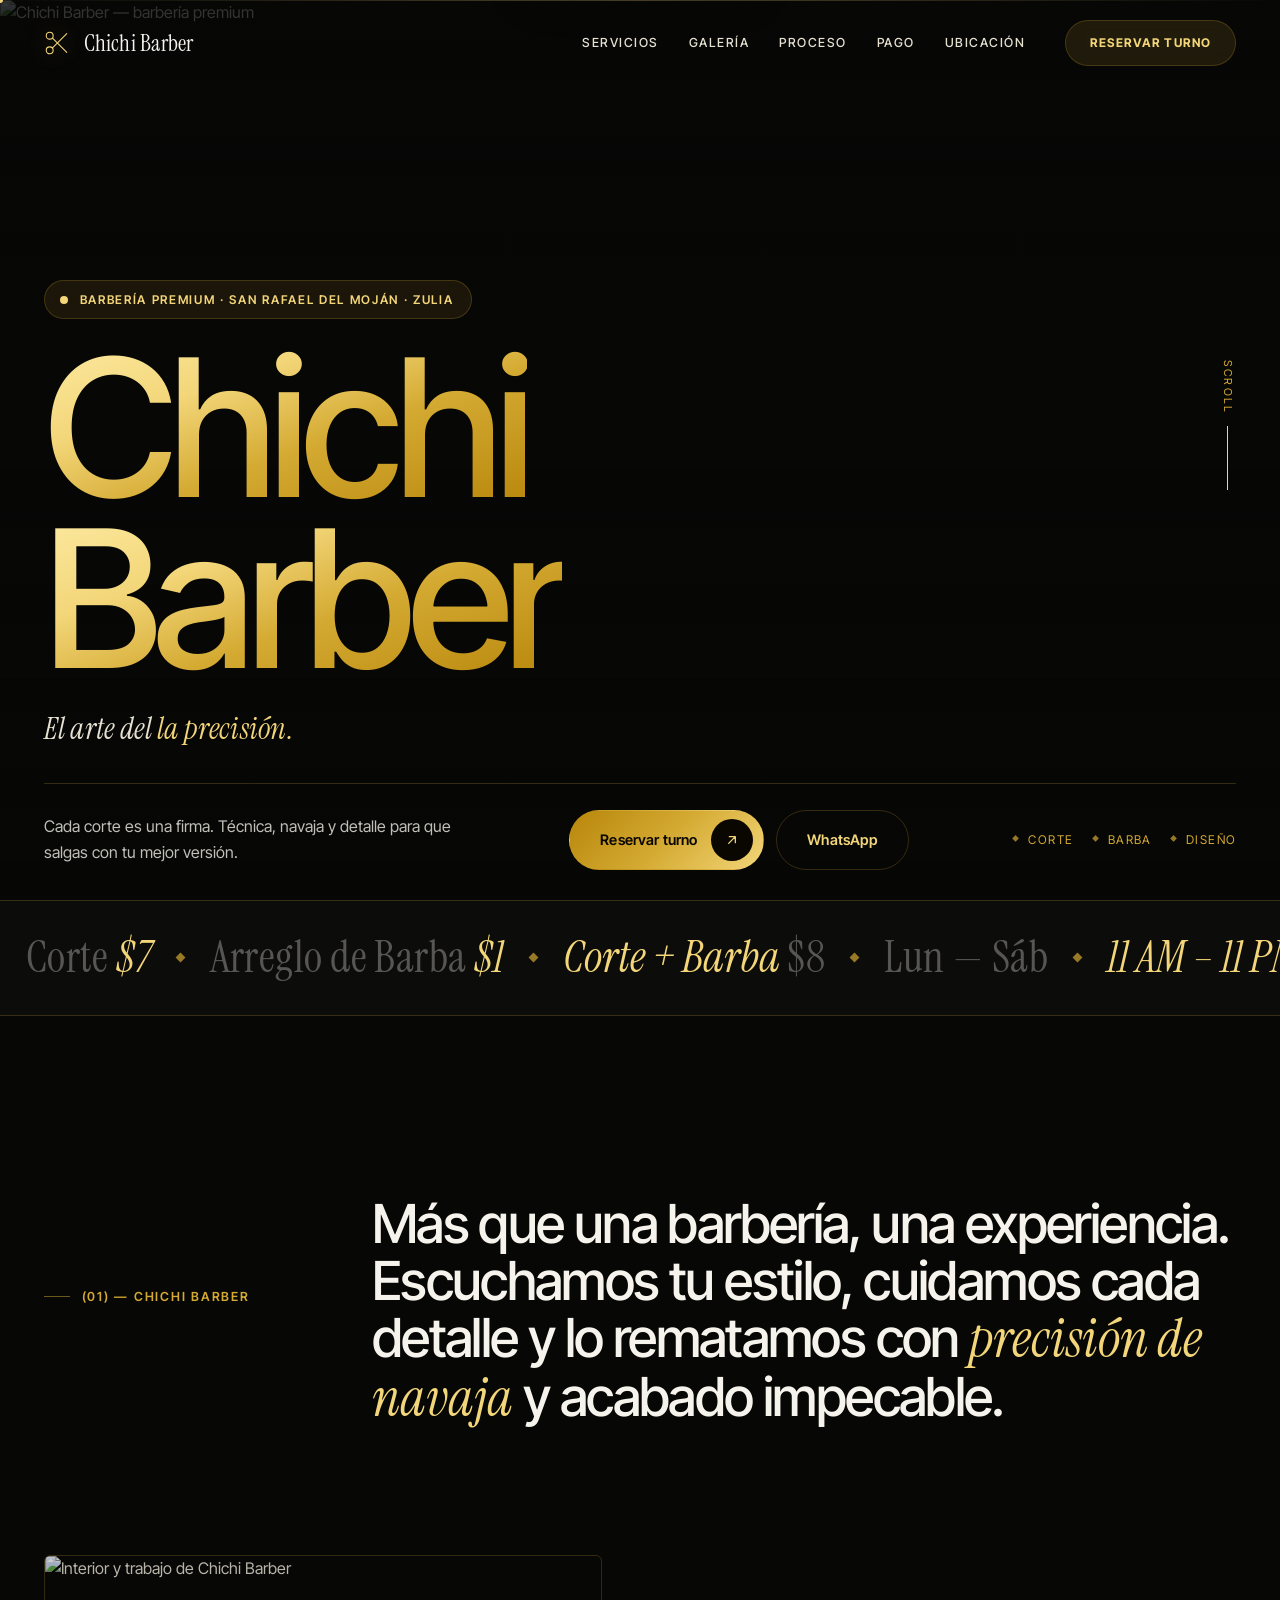
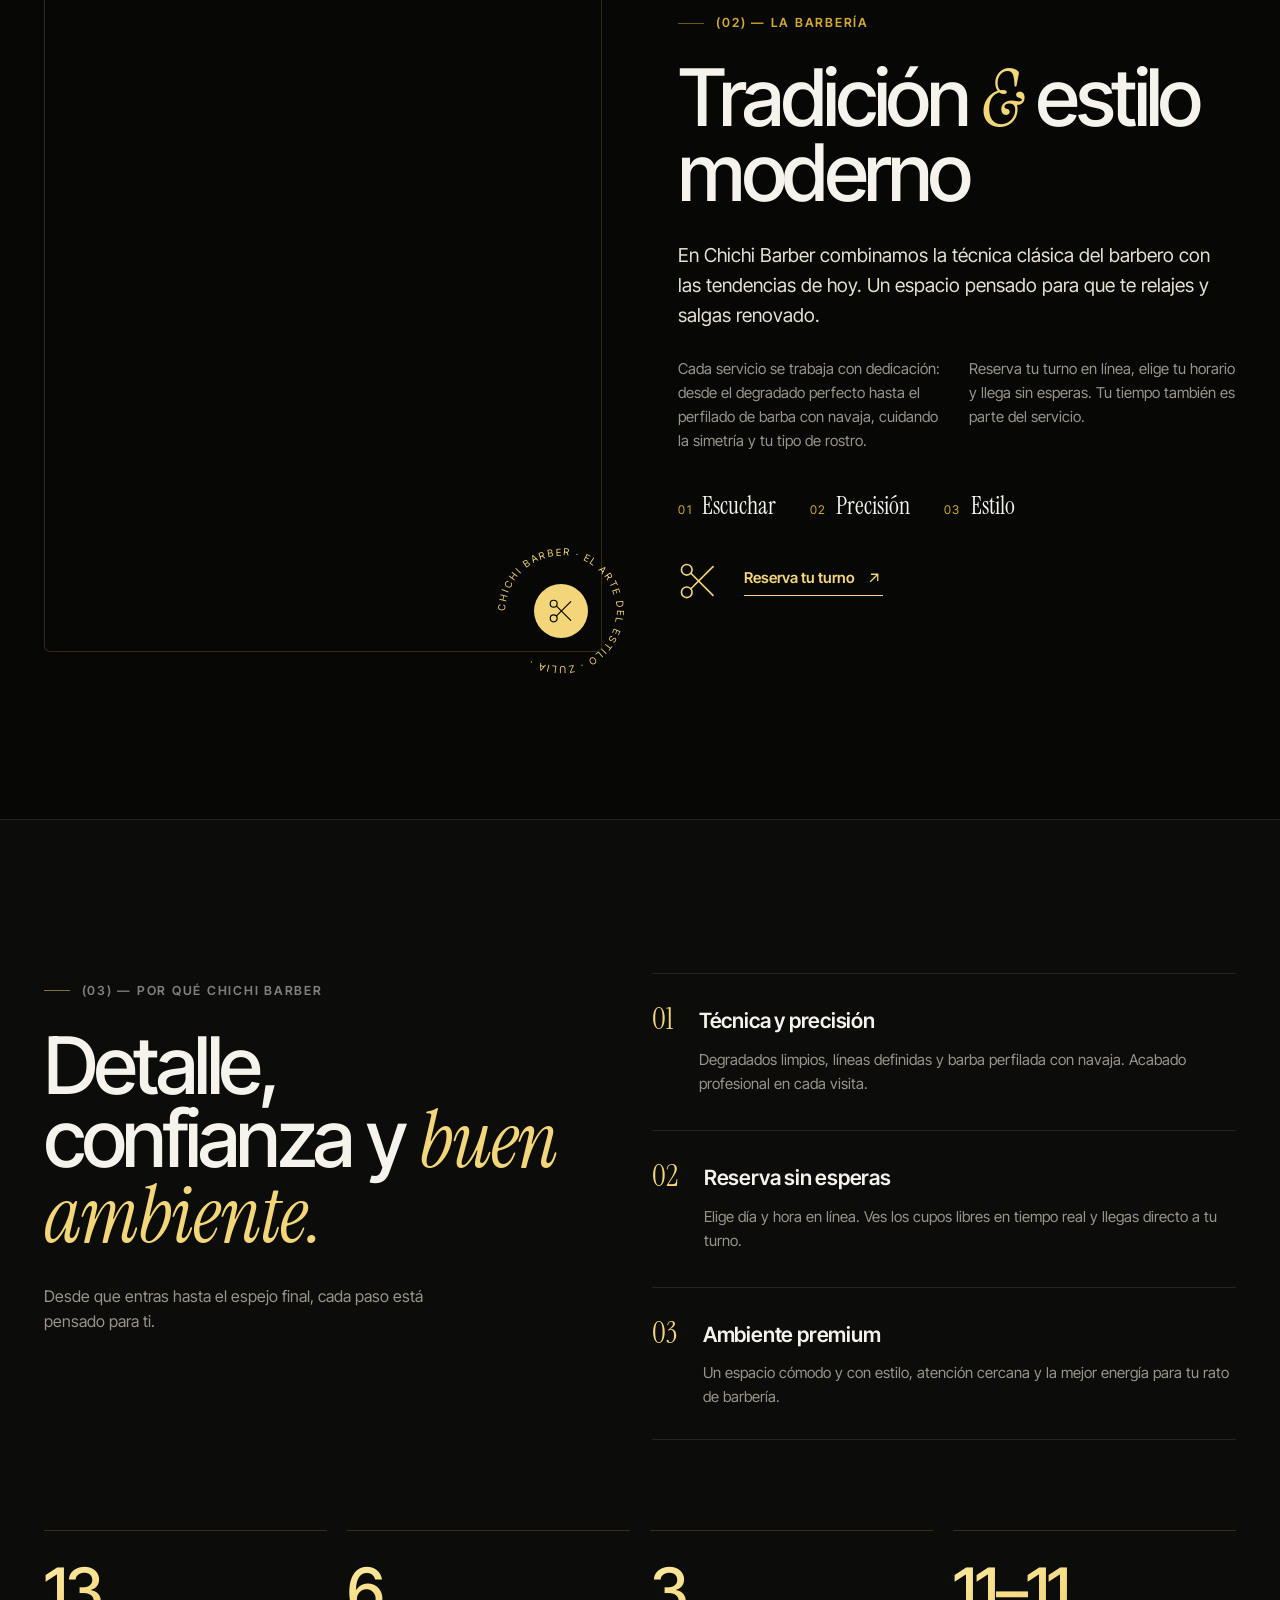
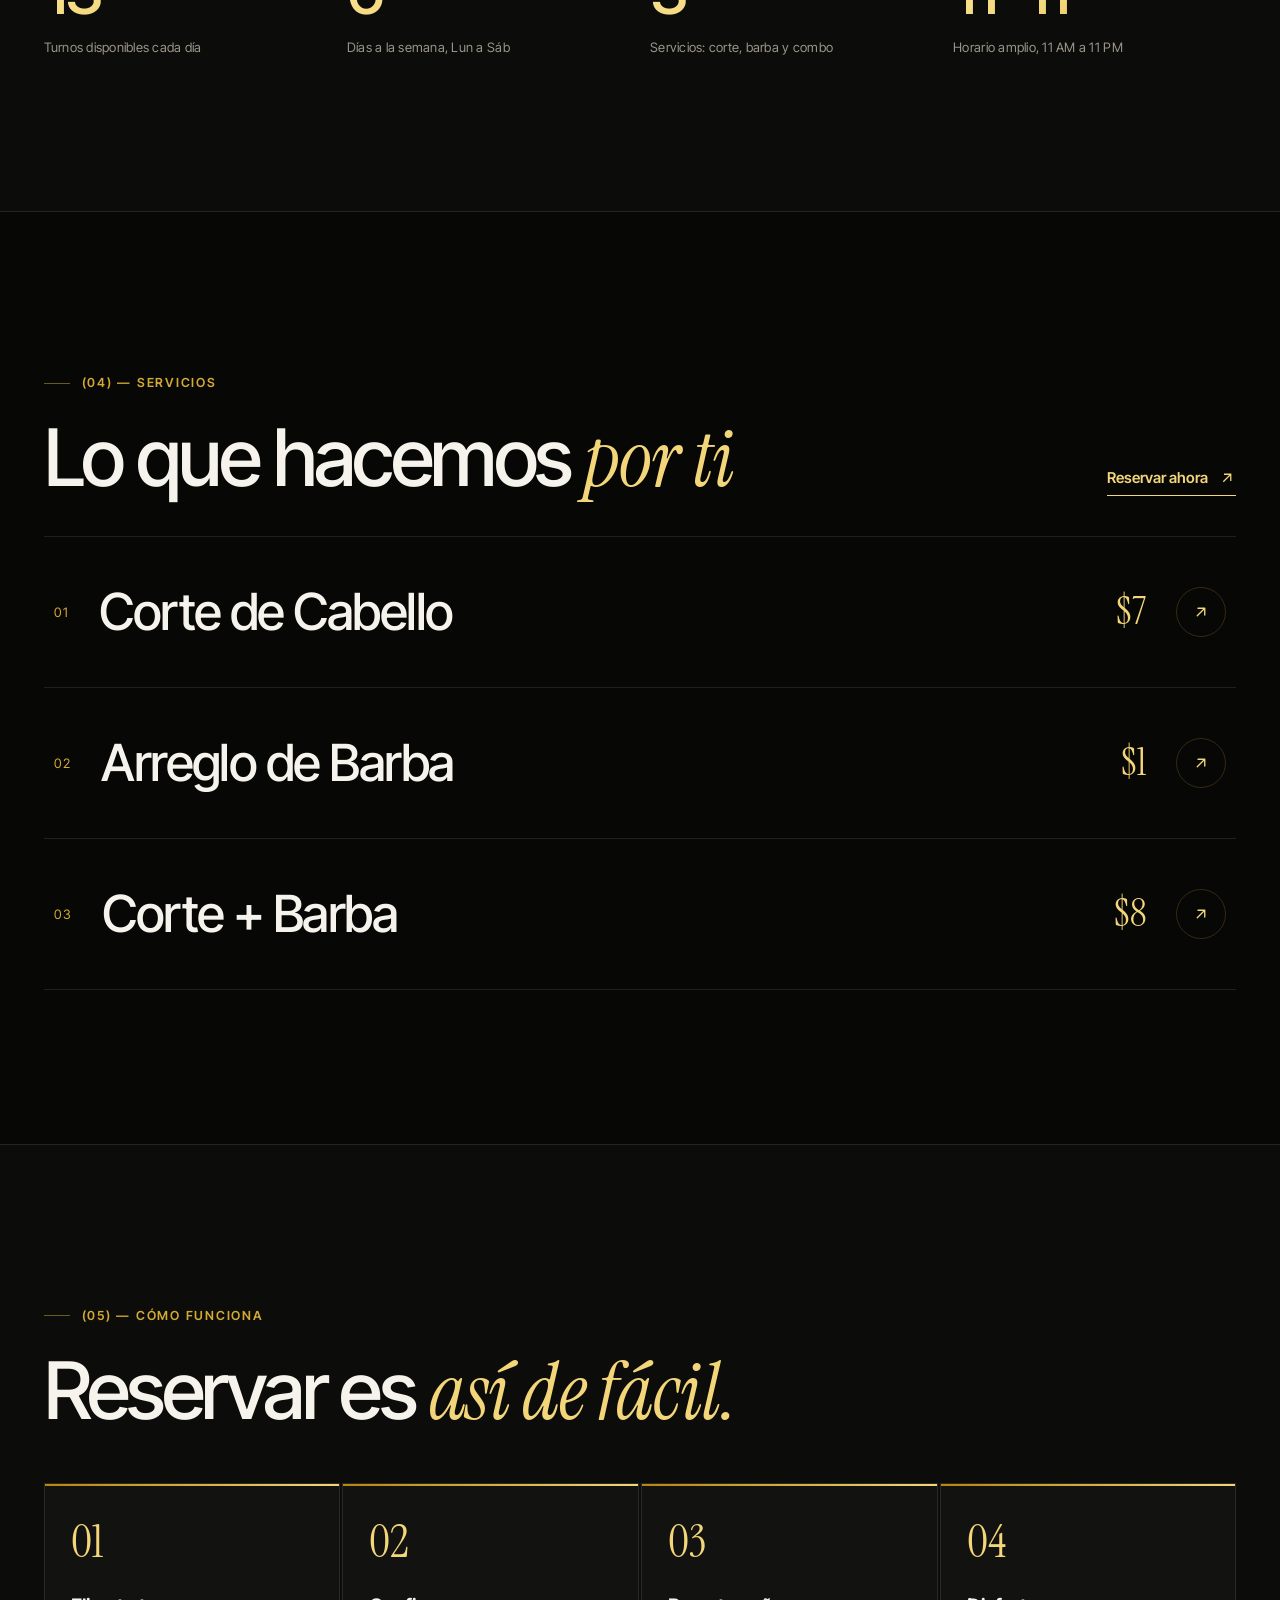
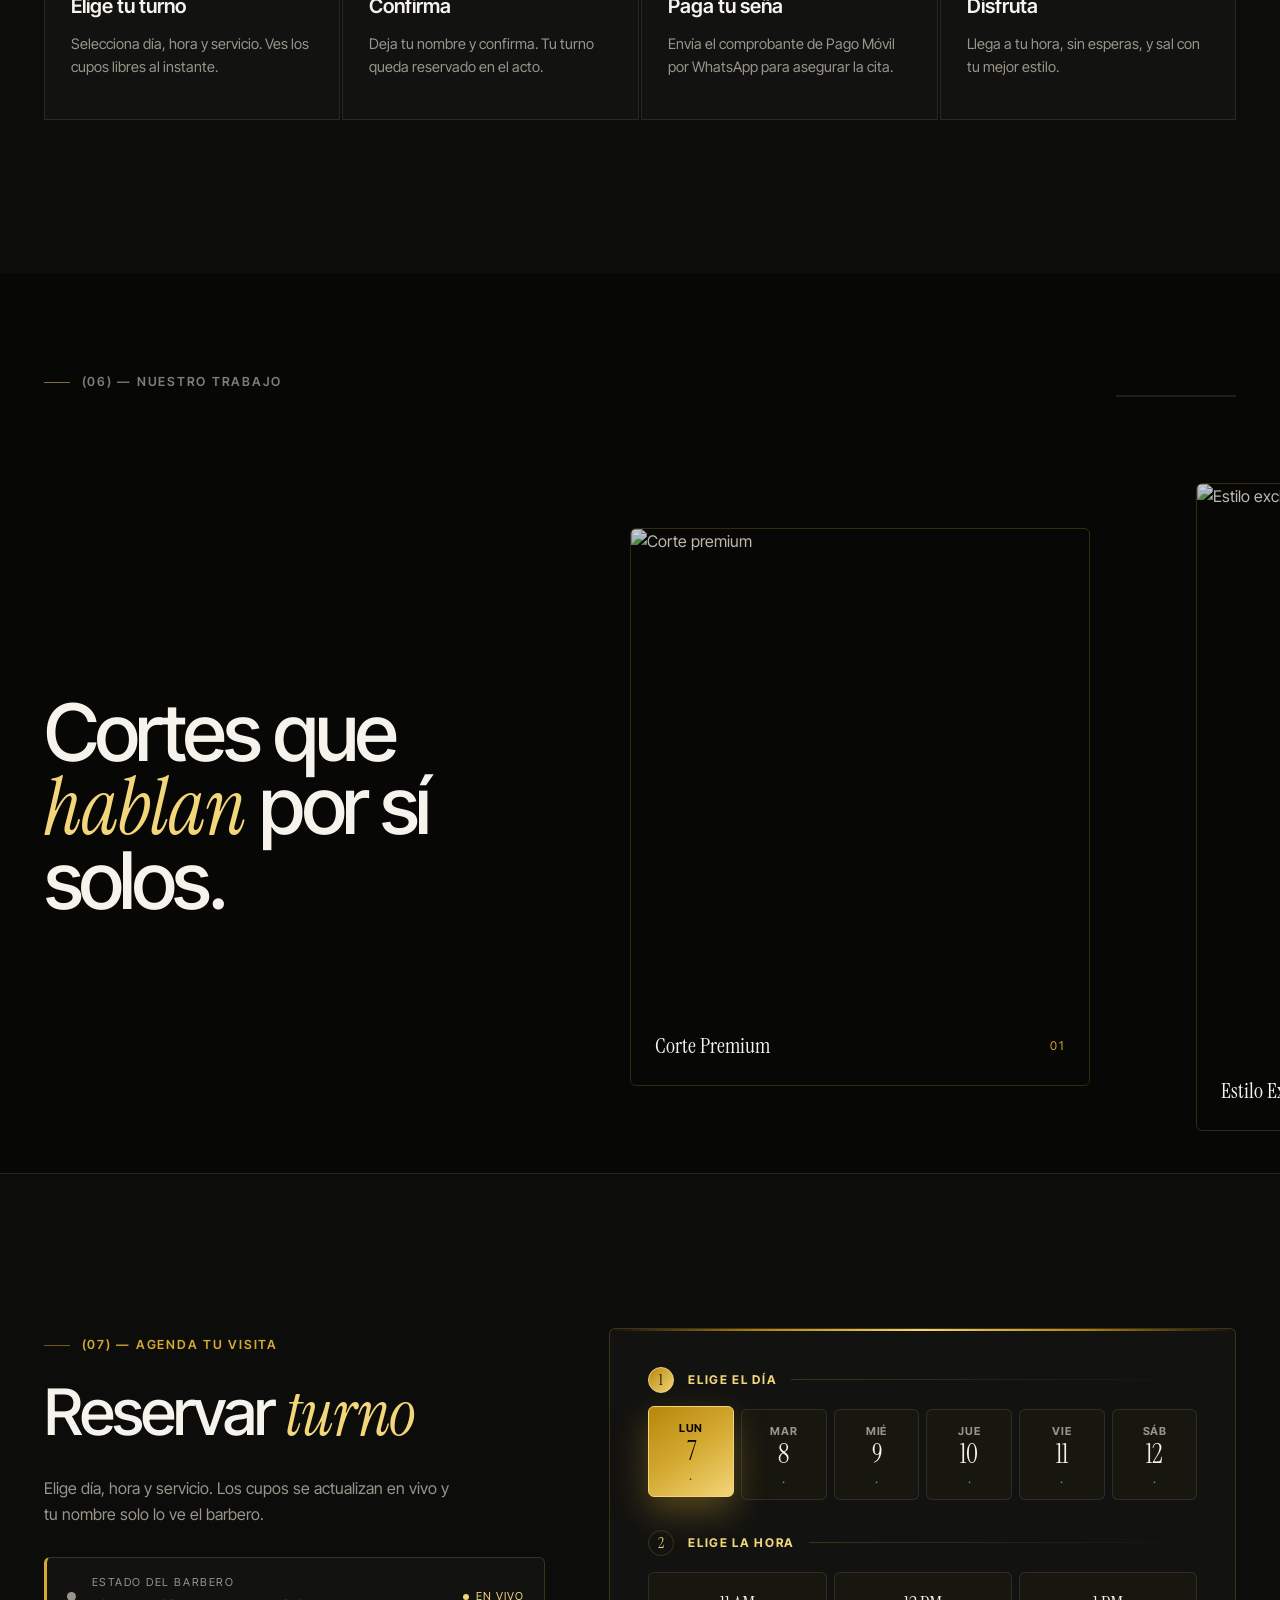
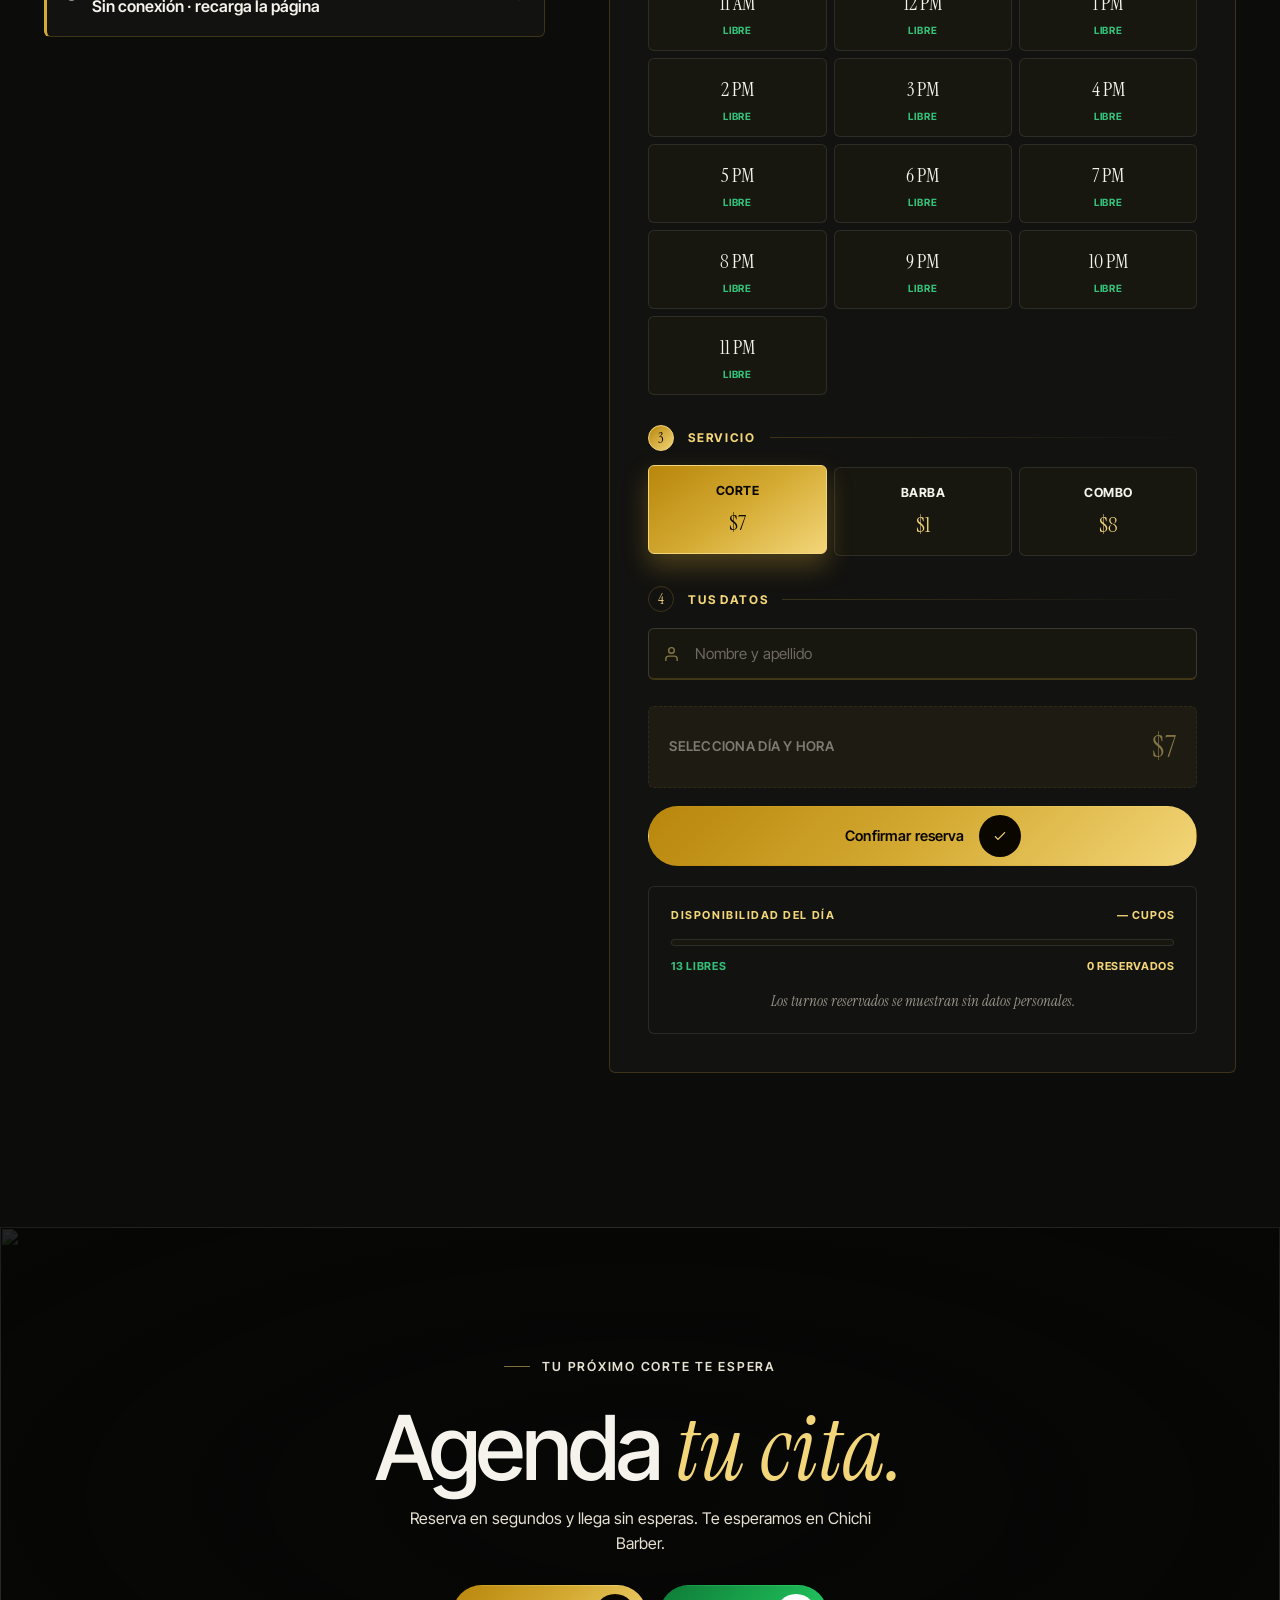
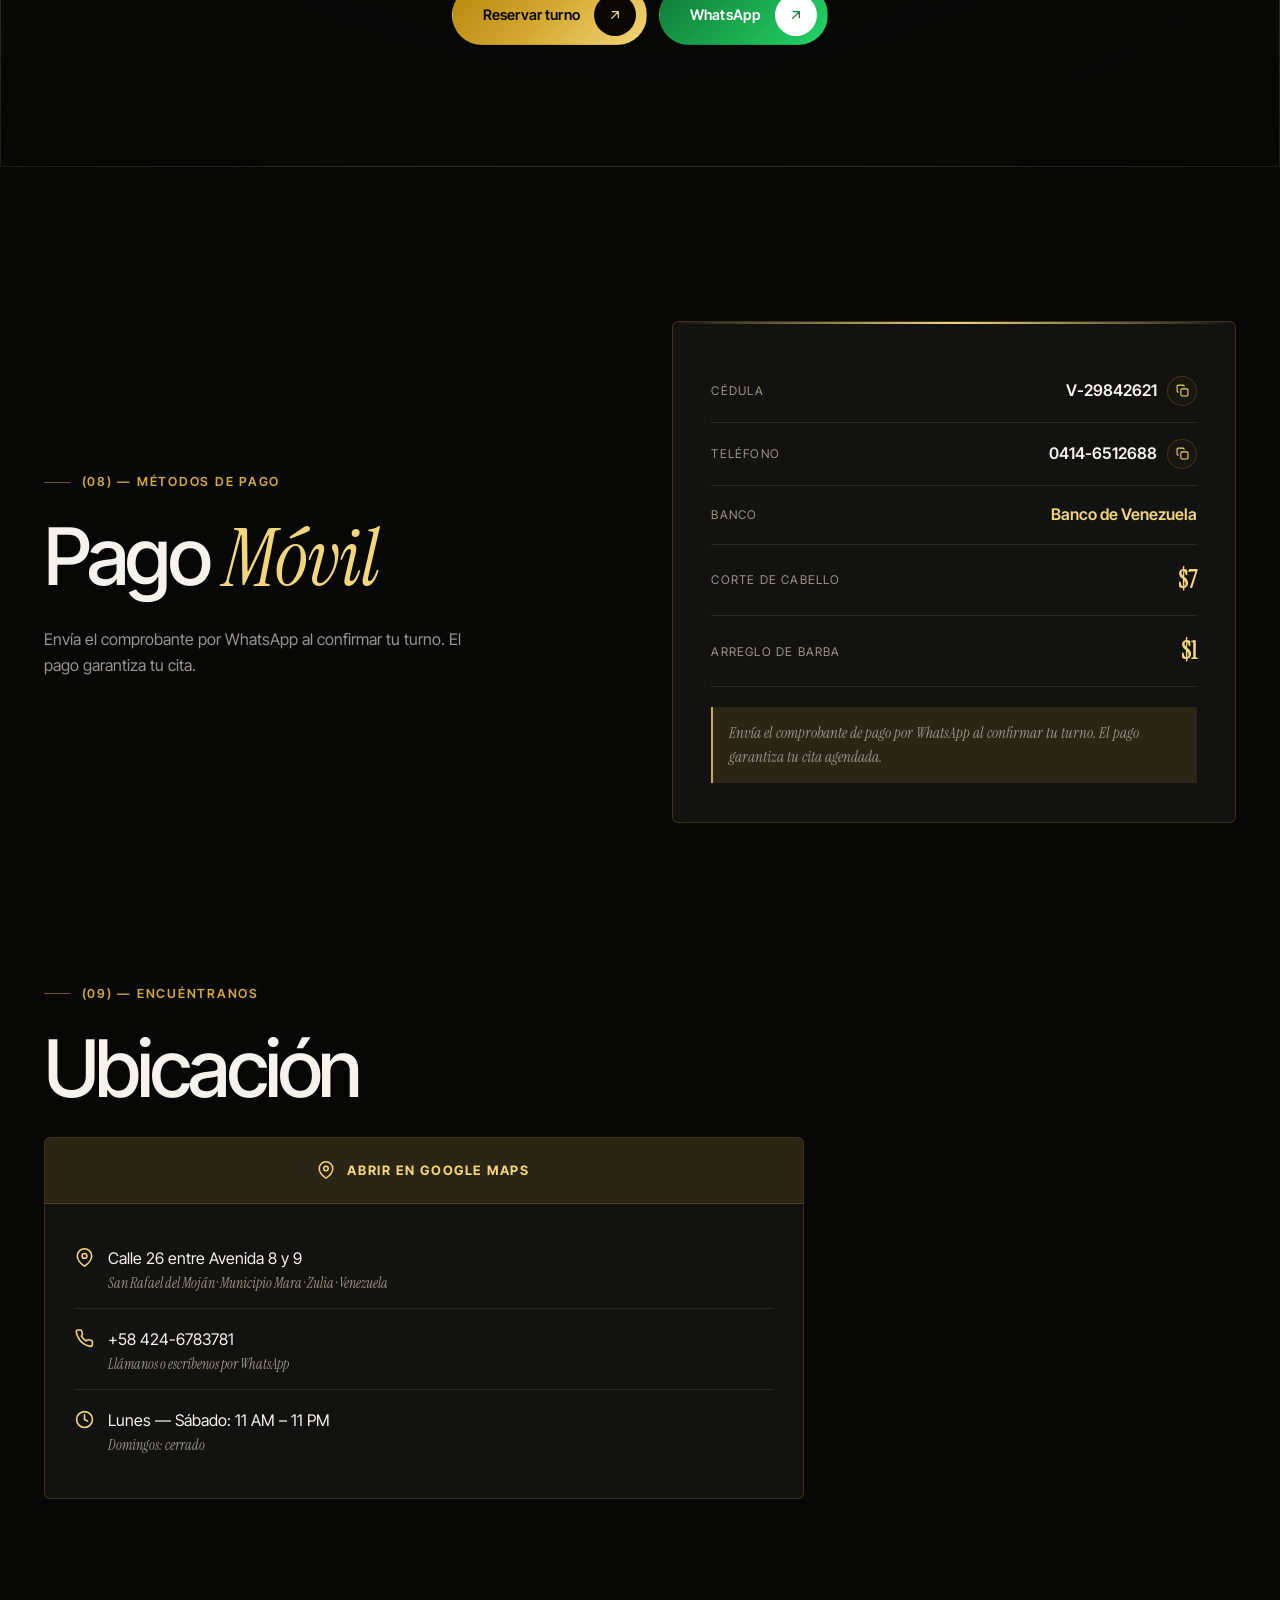
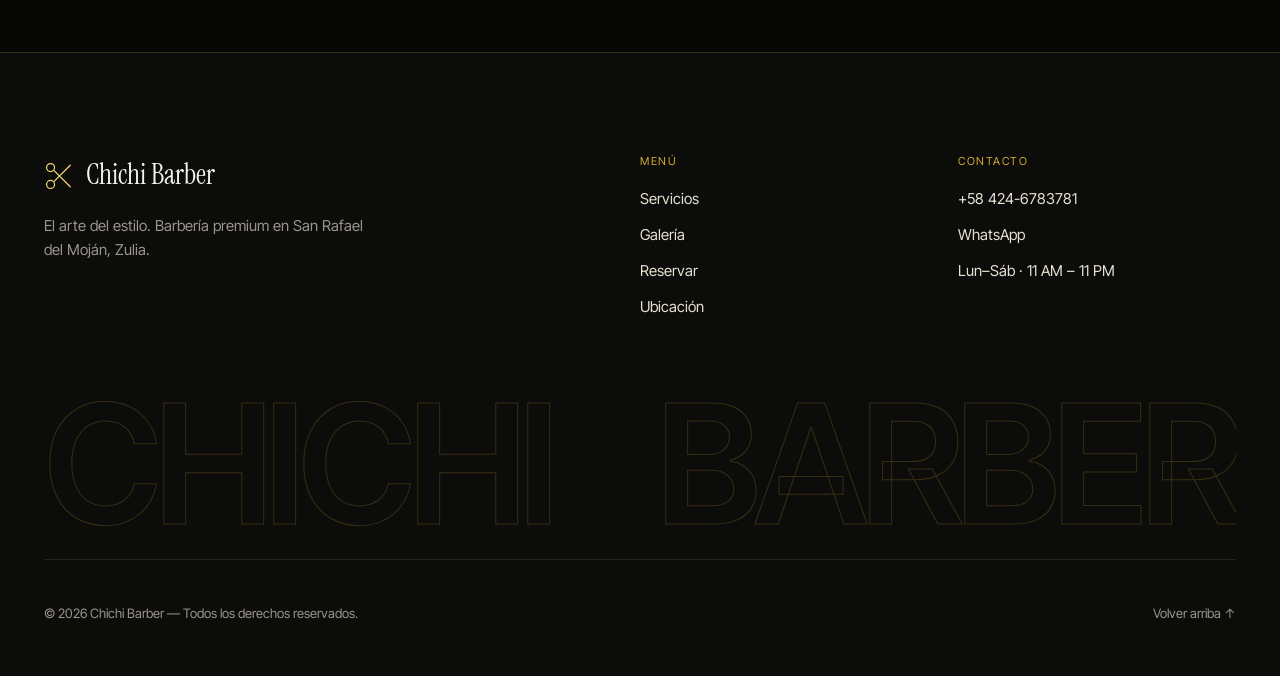
==== commit 1fd06980: "Rediseño premium editorial + alta/baja de citas en el admin Sitio público (index.html + styles.css +" ====
--- a/index.html
+++ b/index.html
@@ -5,16 +5,15 @@
 <meta name="viewport" content="width=device-width, initial-scale=1.0">
 <title>Chichi Barber — Barbería Premium · San Rafael del Moján</title>
 <meta name="description" content="Barbería premium en San Rafael del Moján, Zulia. Corte de cabello, arreglo de barba y reserva de turnos en línea. Lun–Sáb 11 AM–11 PM.">
-<meta name="theme-color" content="#010101">
+<meta name="theme-color" content="#070706">
 <meta name="author" content="Chichi Barber">
 <meta name="keywords" content="barbería, barber, corte de cabello, arreglo de barba, San Rafael del Moján, Mara, Zulia, Venezuela, reserva de turnos, pago móvil">
 <link rel="canonical" href="https://chichibarber.dgp-link.com/">
 
-<!-- Favicon (tijeras doradas) -->
-<link rel="icon" href="data:image/svg+xml,%3Csvg xmlns='http://www.w3.org/2000/svg' viewBox='0 0 64 64'%3E%3Crect width='64' height='64' fill='%23010101'/%3E%3Cg fill='none' stroke='%23f5d060' stroke-width='4' stroke-linecap='round'%3E%3Ccircle cx='14' cy='50' r='8.5'/%3E%3Ccircle cx='14' cy='14' r='8.5'/%3E%3Cline x1='21' y1='44' x2='56' y2='9'/%3E%3Cline x1='21' y1='20' x2='56' y2='55'/%3E%3C/g%3E%3C/svg%3E">
-<link rel="apple-touch-icon" href="data:image/svg+xml,%3Csvg xmlns='http://www.w3.org/2000/svg' viewBox='0 0 64 64'%3E%3Crect width='64' height='64' fill='%23010101'/%3E%3Cg fill='none' stroke='%23f5d060' stroke-width='4' stroke-linecap='round'%3E%3Ccircle cx='14' cy='50' r='8.5'/%3E%3Ccircle cx='14' cy='14' r='8.5'/%3E%3Cline x1='21' y1='44' x2='56' y2='9'/%3E%3Cline x1='21' y1='20' x2='56' y2='55'/%3E%3C/g%3E%3C/svg%3E">
-
-<!-- Open Graph / Facebook / WhatsApp -->
+<link rel="icon" href="data:image/svg+xml,%3Csvg xmlns='http://www.w3.org/2000/svg' viewBox='0 0 64 64'%3E%3Crect width='64' height='64' fill='%23070706'/%3E%3Cg fill='none' stroke='%23f3d679' stroke-width='4' stroke-linecap='round'%3E%3Ccircle cx='14' cy='50' r='8.5'/%3E%3Ccircle cx='14' cy='14' r='8.5'/%3E%3Cline x1='21' y1='44' x2='56' y2='9'/%3E%3Cline x1='21' y1='20' x2='56' y2='55'/%3E%3C/g%3E%3C/svg%3E">
+<link rel="apple-touch-icon" href="data:image/svg+xml,%3Csvg xmlns='http://www.w3.org/2000/svg' viewBox='0 0 64 64'%3E%3Crect width='64' height='64' fill='%23070706'/%3E%3Cg fill='none' stroke='%23f3d679' stroke-width='4' stroke-linecap='round'%3E%3Ccircle cx='14' cy='50' r='8.5'/%3E%3Ccircle cx='14' cy='14' r='8.5'/%3E%3Cline x1='21' y1='44' x2='56' y2='9'/%3E%3Cline x1='21' y1='20' x2='56' y2='55'/%3E%3C/g%3E%3C/svg%3E">
+
+<!-- Open Graph -->
 <meta property="og:type" content="website">
 <meta property="og:site_name" content="Chichi Barber">
 <meta property="og:locale" content="es_VE">
@@ -24,14 +23,12 @@
 <meta property="og:image" content="https://lh3.googleusercontent.com/d/1rEX0ro11q-fupkjjklZrRHa53MEv4oYQ">
 <meta property="og:image:alt" content="Chichi Barber — Barbería de Lujo">
 
-<!-- Twitter Card -->
+<!-- Twitter -->
 <meta name="twitter:card" content="summary_large_image">
 <meta name="twitter:title" content="Chichi Barber — Barbería Premium · San Rafael del Moján">
 <meta name="twitter:description" content="El Arte del Estilo. Corte de cabello, arreglo de barba y reserva de turnos en línea. San Rafael del Moján, Zulia.">
 <meta name="twitter:image" content="https://lh3.googleusercontent.com/d/1rEX0ro11q-fupkjjklZrRHa53MEv4oYQ">
-<meta name="twitter:image:alt" content="Chichi Barber — Barbería de Lujo">
-
-<!-- Datos estructurados: negocio local (SEO) -->
+
 <script type="application/ld+json">
 {
   "@context": "https://schema.org",
@@ -44,20 +41,9 @@
   "priceRange": "$1 – $8",
   "currenciesAccepted": "USD, VES",
   "paymentAccepted": "Pago Móvil",
-  "address": {
-    "@type": "PostalAddress",
-    "streetAddress": "Calle 26 entre Avenida 8 y 9",
-    "addressLocality": "San Rafael del Moján",
-    "addressRegion": "Zulia",
-    "addressCountry": "VE"
-  },
+  "address": { "@type": "PostalAddress", "streetAddress": "Calle 26 entre Avenida 8 y 9", "addressLocality": "San Rafael del Moján", "addressRegion": "Zulia", "addressCountry": "VE" },
   "hasMap": "https://maps.app.goo.gl/c9XcSwRMT4HhbM678",
-  "openingHoursSpecification": [{
-    "@type": "OpeningHoursSpecification",
-    "dayOfWeek": ["Monday","Tuesday","Wednesday","Thursday","Friday","Saturday"],
-    "opens": "11:00",
-    "closes": "23:00"
-  }],
+  "openingHoursSpecification": [{ "@type": "OpeningHoursSpecification", "dayOfWeek": ["Monday","Tuesday","Wednesday","Thursday","Friday","Saturday"], "opens": "11:00", "closes": "23:00" }],
   "makesOffer": [
     { "@type": "Offer", "itemOffered": { "@type": "Service", "name": "Corte de Cabello" }, "price": "7.00", "priceCurrency": "USD" },
     { "@type": "Offer", "itemOffered": { "@type": "Service", "name": "Arreglo de Barba" }, "price": "1.00", "priceCurrency": "USD" }
@@ -66,1135 +52,380 @@
 </script>
 
 <link rel="preconnect" href="https://fonts.googleapis.com">
-<link href="https://fonts.googleapis.com/css2?family=Cormorant+Garamond:ital,wght@0,300;0,400;0,600;0,700;1,300;1,400;1,600&family=Bebas+Neue&family=Barlow:wght@300;400;500;600;700&family=Barlow+Condensed:wght@400;600;700;800;900&display=swap" rel="stylesheet">
-<style>
-*,*::before,*::after{box-sizing:border-box;margin:0;padding:0}
-:root{
-  --black:#010101;--ink:#070706;--panel:#0d0d0c;--surface:#151412;--surface2:#1c1a17;
-  --line:rgba(255,255,255,0.05);--line2:rgba(212,170,50,0.18);
-  --gold:#d4aa32;--gold2:#f5d060;--gold3:#b8860b;--gold4:#fce97a;--gold5:#8b6508;
-  --goldglow:rgba(212,170,50,0.25);--goldglow2:rgba(245,208,96,0.4);
-  --dim:rgba(212,170,50,0.07);--dim2:rgba(212,170,50,0.14);
-  --green:#1fa85a;--red:#e74c3c;--white:#f8f7f2;--muted:rgba(248,247,242,0.38);--muted2:rgba(248,247,242,0.2);--wa:#25D366;
-  --ease:cubic-bezier(0.16,1,0.3,1);
-}
-html{scroll-behavior:smooth}
-body{min-height:100vh;background:var(--black);font-family:'Barlow',sans-serif;color:var(--white);overflow-x:hidden}
-::selection{background:var(--gold);color:#080400}
-::-webkit-scrollbar{width:9px}
-::-webkit-scrollbar-track{background:var(--black)}
-::-webkit-scrollbar-thumb{background:linear-gradient(var(--gold5),var(--gold3));border-radius:6px}
-img{max-width:100%}
-a{-webkit-tap-highlight-color:transparent}
-
-/* ============ FONDO ============ */
-#bg-layer{position:fixed;inset:0;z-index:0;pointer-events:none;overflow:hidden}
-.bg-noise{position:absolute;inset:0;opacity:0.035;background-image:url("data:image/svg+xml,%3Csvg viewBox='0 0 200 200' xmlns='http://www.w3.org/2000/svg'%3E%3Cfilter id='n'%3E%3CfeTurbulence type='fractalNoise' baseFrequency='0.85' numOctaves='4' stitchTiles='stitch'/%3E%3C/filter%3E%3Crect width='100%25' height='100%25' filter='url(%23n)'/%3E%3C/svg%3E");background-size:200px}
-.bg-grid{position:absolute;inset:0;background-image:linear-gradient(rgba(212,170,50,0.022) 1px,transparent 1px),linear-gradient(90deg,rgba(212,170,50,0.022) 1px,transparent 1px);background-size:64px 64px;animation:gridDrift 45s linear infinite}
-@keyframes gridDrift{from{transform:translate(0,0)}to{transform:translate(64px,64px)}}
-.bg-orb{position:absolute;border-radius:50%;filter:blur(110px);animation:orbFloat 16s ease-in-out infinite}
-.bg-orb.o1{width:720px;height:520px;background:radial-gradient(ellipse,rgba(212,170,50,0.09),transparent 70%);top:-15%;left:22%}
-.bg-orb.o2{width:520px;height:520px;background:radial-gradient(ellipse,rgba(245,208,96,0.05),transparent 70%);bottom:4%;right:-10%;animation-delay:-7s}
-.bg-orb.o3{width:360px;height:360px;background:radial-gradient(ellipse,rgba(212,170,50,0.06),transparent 70%);top:44%;left:-8%;animation-delay:-12s}
-@keyframes orbFloat{0%,100%{transform:translateY(0) scale(1)}33%{transform:translateY(-55px) scale(1.07)}66%{transform:translateY(28px) scale(0.95)}}
-.particle{position:absolute;width:2px;height:2px;background:var(--gold2);border-radius:50%;animation:particleFly linear infinite;opacity:0}
-@keyframes particleFly{0%{transform:translateY(100vh) translateX(0);opacity:0}10%{opacity:0.9}90%{opacity:0.3}100%{transform:translateY(-10vh) translateX(var(--dx));opacity:0}}
-
-/* ============ SPLASH ============ */
-#splash{position:fixed;inset:0;z-index:9999;background:var(--black);display:flex;align-items:center;justify-content:center;transition:opacity 0.9s ease,visibility 0.9s ease}
-#splash.hide{opacity:0;visibility:hidden;pointer-events:none}
-.splash-bg{position:absolute;inset:0;background-image:url('https://lh3.googleusercontent.com/d/1rEX0ro11q-fupkjjklZrRHa53MEv4oYQ');background-size:cover;background-position:center top;filter:blur(16px) brightness(0.14) saturate(0.5);transform:scale(1.12)}
-.splash-vignette{position:absolute;inset:0;background:radial-gradient(ellipse at center,transparent 15%,rgba(1,1,1,0.94) 100%)}
-.splash-content{position:relative;z-index:1;text-align:center;display:flex;flex-direction:column;align-items:center}
-.splash-icon{width:72px;height:72px;color:var(--gold2);margin-bottom:20px;animation:splashIconIn 0.9s var(--ease) 0.1s both,scissorFloat 4s ease-in-out 1.1s infinite;filter:drop-shadow(0 0 36px var(--goldglow2))}
-@keyframes splashIconIn{from{opacity:0;transform:scale(0.4) rotate(-40deg)}to{opacity:1;transform:scale(1) rotate(0)}}
-@keyframes scissorFloat{0%,100%{transform:rotate(0) scale(1)}25%{transform:rotate(11deg) scale(1.05)}75%{transform:rotate(-6deg) scale(0.97)}}
-.splash-name{font-family:'Bebas Neue';font-size:clamp(3.6rem,14vw,6.2rem);letter-spacing:12px;line-height:0.9;background:linear-gradient(160deg,var(--gold4) 0%,var(--gold2) 30%,var(--gold) 55%,var(--gold3) 80%,var(--gold4) 100%);-webkit-background-clip:text;-webkit-text-fill-color:transparent;background-clip:text;filter:drop-shadow(0 0 50px rgba(212,170,50,0.5));animation:fadeUp 0.7s var(--ease) 0.35s both}
-.splash-sub{font-family:'Cormorant Garamond',serif;font-style:italic;font-size:0.86rem;letter-spacing:5px;text-transform:uppercase;color:var(--muted);margin-top:10px;animation:fadeUp 0.7s var(--ease) 0.5s both}
-.splash-bar-wrap{width:200px;height:1px;background:rgba(212,170,50,0.12);overflow:hidden;margin-top:26px;animation:fadeUp 0.7s ease 0.6s both}
-.splash-bar{height:100%;width:0%;background:linear-gradient(90deg,var(--gold5),var(--gold),var(--gold4));animation:loadBar 1.4s cubic-bezier(0.4,0,0.2,1) 0.65s both;box-shadow:0 0 16px var(--goldglow2)}
-@keyframes loadBar{from{width:0%}to{width:100%}}
-@keyframes fadeUp{from{opacity:0;transform:translateY(18px)}to{opacity:1;transform:translateY(0)}}
-@keyframes diamondPulse{0%,100%{box-shadow:0 0 8px var(--gold),0 0 16px var(--goldglow)}50%{box-shadow:0 0 22px var(--gold2),0 0 45px var(--goldglow2)}}
-
-/* ============ NAV ============ */
-.nav{position:fixed;top:0;left:0;right:0;z-index:100;padding:16px 28px;display:flex;align-items:center;justify-content:space-between;transition:all 0.4s ease}
-.nav.scrolled{background:rgba(7,7,6,0.94);border-bottom:1px solid var(--line2);backdrop-filter:blur(16px);padding:12px 28px}
-.nav-logo{display:flex;align-items:center;gap:10px;text-decoration:none;cursor:pointer}
-.nav-logo-icon{width:22px;height:22px;color:var(--gold2);flex-shrink:0;filter:drop-shadow(0 0 8px var(--goldglow2));transition:transform 0.5s var(--ease)}
-.nav-logo:hover .nav-logo-icon{transform:rotate(90deg)}
-.nav-logo-text{font-family:'Bebas Neue';font-size:1.3rem;letter-spacing:4px;background:linear-gradient(135deg,var(--gold2),var(--gold));-webkit-background-clip:text;-webkit-text-fill-color:transparent;background-clip:text}
-.nav-links{display:flex;gap:26px;align-items:center}
-.nav-link{font-family:'Barlow Condensed';font-size:0.6rem;font-weight:700;letter-spacing:3px;text-transform:uppercase;color:var(--muted);text-decoration:none;cursor:pointer;transition:color 0.3s;position:relative}
-.nav-link::after{content:'';position:absolute;bottom:-4px;left:0;width:0;height:1px;background:var(--gold2);transition:width 0.35s var(--ease)}
-.nav-link:hover{color:var(--gold2)}.nav-link:hover::after{width:100%}
-.nav-book{font-family:'Barlow Condensed';font-size:0.6rem;font-weight:900;letter-spacing:3px;text-transform:uppercase;color:#080400;background:linear-gradient(135deg,var(--gold3),var(--gold),var(--gold2));padding:9px 18px;cursor:pointer;text-decoration:none;transition:all 0.35s var(--ease)}
-.nav-book:hover{transform:translateY(-2px);box-shadow:0 10px 26px rgba(212,170,50,0.4)}
-.nav-burger{display:none;flex-direction:column;gap:5px;background:none;border:none;cursor:pointer;padding:6px;z-index:210}
-.nav-burger span{display:block;width:24px;height:2px;background:var(--gold2);transition:all 0.4s var(--ease)}
-.nav-burger.open span:nth-child(1){transform:translateY(7px) rotate(45deg)}
-.nav-burger.open span:nth-child(2){opacity:0;transform:scaleX(0)}
-.nav-burger.open span:nth-child(3){transform:translateY(-7px) rotate(-45deg)}
-#mobileMenu{position:fixed;inset:0;z-index:200;background:rgba(1,1,1,0.97);backdrop-filter:blur(20px);display:flex;flex-direction:column;align-items:center;justify-content:center;gap:8px;opacity:0;visibility:hidden;transition:opacity 0.45s ease,visibility 0.45s ease}
-#mobileMenu.open{opacity:1;visibility:visible}
-.mm-link{font-family:'Bebas Neue';font-size:2.2rem;letter-spacing:6px;color:var(--white);text-decoration:none;cursor:pointer;padding:8px 20px;position:relative;opacity:0;transform:translateY(22px);transition:opacity 0.5s var(--ease),transform 0.5s var(--ease),color 0.3s}
-#mobileMenu.open .mm-link{opacity:1;transform:translateY(0)}
-.mm-link:hover{color:var(--gold2)}
-.mm-num{font-family:'Barlow Condensed';font-size:0.6rem;font-weight:700;letter-spacing:3px;color:var(--gold);vertical-align:super;margin-right:10px}
-.mm-foot{margin-top:34px;font-family:'Cormorant Garamond',serif;font-style:italic;font-size:0.8rem;letter-spacing:3px;color:var(--muted);opacity:0;transition:opacity 0.6s ease 0.4s}
-#mobileMenu.open .mm-foot{opacity:1}
-
-/* ============ HERO ============ */
-.hero-section{position:relative;width:100%;min-height:100vh;min-height:100svh;display:flex;align-items:center;justify-content:center;overflow:hidden}
-.hero-bg{position:absolute;inset:-6% 0;background-image:url('https://lh3.googleusercontent.com/d/1rEX0ro11q-fupkjjklZrRHa53MEv4oYQ');background-size:cover;background-position:center top;filter:brightness(0.22) saturate(0.6);animation:heroZoom 24s ease-in-out infinite alternate;will-change:transform}
-@keyframes heroZoom{from{transform:scale(1.02)}to{transform:scale(1.14)}}
-.hero-overlay{position:absolute;inset:0;background:linear-gradient(to bottom,rgba(1,1,1,0.2) 0%,rgba(1,1,1,0.42) 40%,rgba(1,1,1,0.93) 84%,#010101 100%)}
-.hero-scanline{position:absolute;top:0;left:0;right:0;height:1px;background:linear-gradient(90deg,transparent 0%,var(--gold3) 30%,var(--gold2) 50%,var(--gold3) 70%,transparent 100%);animation:scanDown 11s linear infinite;opacity:0.3}
-@keyframes scanDown{from{top:0}to{top:100%}}
-.hero-inner{position:relative;z-index:2;display:flex;flex-direction:column;align-items:center;padding:120px 20px 110px;text-align:center;width:100%;max-width:700px}
-.hr-a{opacity:0;animation:fadeUp 0.9s var(--ease) both}
-.hero-badge{display:flex;align-items:center;gap:14px;margin-bottom:28px}
-.hbl{width:38px;height:1px;background:linear-gradient(90deg,transparent,var(--gold))}.hbl.r{background:linear-gradient(90deg,var(--gold),transparent)}
-.hbt{font-family:'Barlow Condensed';font-size:0.54rem;font-weight:900;letter-spacing:6px;text-transform:uppercase;color:var(--gold);opacity:0.85}
-.hero-icon{width:64px;height:64px;color:var(--gold2);margin-bottom:20px;animation:fadeUp 0.9s var(--ease) both,heroIconFloat 4s ease-in-out infinite;filter:drop-shadow(0 0 36px var(--goldglow2))}
-@keyframes heroIconFloat{0%,100%{transform:translateY(0) rotate(0)}50%{transform:translateY(-12px) rotate(10deg)}}
-.hero-name{font-family:'Bebas Neue';font-size:clamp(4.5rem,16vw,9rem);letter-spacing:12px;line-height:0.88;background:linear-gradient(160deg,var(--gold4) 0%,var(--gold2) 28%,var(--gold) 55%,var(--gold3) 80%,var(--gold4) 100%);background-size:200% 200%;-webkit-background-clip:text;-webkit-text-fill-color:transparent;background-clip:text;filter:drop-shadow(0 0 50px rgba(212,170,50,0.35));animation:fadeUp 0.9s var(--ease) both,goldShift 7s ease-in-out infinite}
-@keyframes goldShift{0%,100%{background-position:0% 30%}50%{background-position:100% 70%}}
-.hero-sub{font-family:'Cormorant Garamond',serif;font-style:italic;font-size:0.95rem;letter-spacing:6px;text-transform:uppercase;color:var(--muted);margin-top:14px}
-.hero-div{width:100%;display:flex;align-items:center;gap:14px;margin:26px 0}
-.hdl{flex:1;height:1px;background:linear-gradient(90deg,transparent,var(--gold2),transparent);opacity:0.45}
-.hdd{width:8px;height:8px;background:var(--gold2);transform:rotate(45deg);box-shadow:0 0 22px var(--goldglow2);animation:diamondPulse 2s ease-in-out infinite}
-.hero-services{display:flex;gap:12px;flex-wrap:wrap;justify-content:center;margin-bottom:32px}
-.svc-pill{display:flex;align-items:center;gap:10px;background:rgba(212,170,50,0.07);border:1px solid rgba(212,170,50,0.2);backdrop-filter:blur(6px);padding:11px 22px;font-family:'Barlow Condensed';font-size:0.78rem;font-weight:700;letter-spacing:2px;text-transform:uppercase;color:rgba(248,247,242,0.72);transition:all 0.4s var(--ease)}
-.svc-pill:hover{background:rgba(212,170,50,0.14);border-color:var(--gold);transform:translateY(-3px);box-shadow:0 12px 28px rgba(212,170,50,0.12)}
-.pill-ico{width:15px;height:15px;color:var(--gold2);flex-shrink:0}
-.pill-price{color:var(--gold2);font-size:1.1rem;font-family:'Bebas Neue';letter-spacing:1px;margin-left:4px}
-.hero-ctas{display:flex;gap:12px;flex-wrap:wrap;justify-content:center;margin-bottom:14px}
-.btn-cta{display:flex;align-items:center;gap:10px;padding:16px 34px;font-family:'Barlow Condensed';font-size:0.68rem;font-weight:900;letter-spacing:4px;text-transform:uppercase;text-decoration:none;cursor:pointer;border:none;transition:all 0.4s var(--ease);position:relative;overflow:hidden}
-.btn-cta::before{content:'';position:absolute;top:0;left:-120%;width:100%;height:100%;background:linear-gradient(90deg,transparent,rgba(255,255,255,0.2),transparent);transition:left 0.55s}
-.btn-cta:hover::before{left:120%}
-.btn-ico{width:15px;height:15px;flex-shrink:0}
-.btn-gold{background:linear-gradient(135deg,var(--gold5),var(--gold3),var(--gold),var(--gold2));color:#060300}
-.btn-gold:hover{transform:translateY(-3px);box-shadow:0 18px 44px rgba(212,170,50,0.55),0 0 0 1px rgba(245,208,96,0.3)}
-.btn-outline{background:rgba(1,1,1,0.3);backdrop-filter:blur(6px);border:1px solid rgba(212,170,50,0.35);color:var(--gold2)}
-.btn-outline:hover{border-color:var(--gold2);background:rgba(212,170,50,0.08);transform:translateY(-2px);box-shadow:0 8px 24px rgba(212,170,50,0.12)}
-.btn-wa{background:linear-gradient(135deg,#0e7a36,var(--wa),#4de882);color:#fff}
-.btn-wa:hover{transform:translateY(-3px);box-shadow:0 18px 36px rgba(37,211,102,0.38)}
-.scroll-hint{position:absolute;bottom:30px;left:50%;transform:translateX(-50%);display:flex;flex-direction:column;align-items:center;gap:8px;cursor:pointer;z-index:2;animation:fadeUp 1s ease 1.9s both}
-.scroll-hint span{font-family:'Barlow Condensed';font-size:0.48rem;font-weight:700;letter-spacing:4px;text-transform:uppercase;color:var(--muted)}
-.scroll-bar{position:relative;width:1px;height:50px;background:linear-gradient(to bottom,var(--gold),transparent);overflow:hidden}
-.scroll-shine{position:absolute;top:0;width:100%;height:40%;background:var(--gold2);animation:arrowSlide 2s ease-in-out infinite}
-@keyframes arrowSlide{0%{top:-40%;opacity:1}100%{top:130%;opacity:0}}
-
-/* ============ MARQUEE ============ */
-.marquee{position:relative;z-index:2;background:var(--ink);border-top:1px solid var(--line2);border-bottom:1px solid var(--line2);overflow:hidden;padding:16px 0}
-.marquee-track{display:flex;gap:0;width:max-content;animation:marqueeMove 28s linear infinite}
-.marquee:hover .marquee-track{animation-play-state:paused}
-.mq-item{display:flex;align-items:center;gap:22px;padding:0 22px;font-family:'Bebas Neue';font-size:1.05rem;letter-spacing:4px;color:rgba(248,247,242,0.35);white-space:nowrap}
-.mq-item b{color:var(--gold2);font-weight:400}
-.mq-dia{width:5px;height:5px;background:var(--gold);transform:rotate(45deg);flex-shrink:0;opacity:0.6}
-@keyframes marqueeMove{from{transform:translateX(0)}to{transform:translateX(-50%)}}
-
-/* ============ SECCIONES ============ */
-section{padding:96px 20px;display:flex;flex-direction:column;align-items:center;position:relative;z-index:2}
-.sec-hdr{text-align:center;margin-bottom:54px}
-.sec-num{font-family:'Barlow Condensed';font-size:0.6rem;font-weight:900;letter-spacing:5px;color:var(--gold);opacity:0.55;display:block;margin-bottom:10px}
-.sec-kick{font-family:'Barlow Condensed';font-size:0.52rem;font-weight:900;letter-spacing:6px;text-transform:uppercase;color:var(--gold);margin-bottom:14px;display:flex;align-items:center;justify-content:center;gap:12px}
-.skl{width:26px;height:1px;background:var(--gold);opacity:0.5}
-.sec-ttl{font-family:'Bebas Neue';font-size:clamp(2.3rem,8vw,4.2rem);letter-spacing:5px;background:linear-gradient(160deg,var(--gold4) 0%,var(--gold2) 40%,var(--gold) 70%,var(--gold3) 100%);-webkit-background-clip:text;-webkit-text-fill-color:transparent;background-clip:text;filter:drop-shadow(0 0 20px rgba(212,170,50,0.2))}
-.sec-div{display:flex;align-items:center;gap:14px;margin-top:16px;justify-content:center}
-.sdl{width:70px;height:1px;background:linear-gradient(90deg,transparent,var(--gold));opacity:0.4}.sdl.r{background:linear-gradient(90deg,var(--gold),transparent)}
-.sdd{width:4px;height:4px;background:var(--gold2);transform:rotate(45deg);box-shadow:0 0 8px var(--gold)}
-.reveal{opacity:0;transform:translateY(32px);transition:opacity 0.9s var(--ease),transform 0.9s var(--ease)}
-.reveal.visible{opacity:1;transform:translateY(0)}
-
-/* ============ SERVICIOS ============ */
-.services-grid{display:grid;grid-template-columns:repeat(auto-fit,minmax(250px,1fr));gap:22px;width:100%;max-width:760px}
-.svc-card{background:var(--panel);border:1px solid var(--line2);padding:46px 30px;display:flex;flex-direction:column;align-items:center;gap:16px;text-align:center;position:relative;overflow:hidden;transition:all 0.5s var(--ease)}
-.svc-card::before{content:'';position:absolute;top:0;left:0;right:0;height:2px;background:linear-gradient(90deg,transparent,var(--gold3),var(--gold),var(--gold2),var(--gold4),var(--gold2),var(--gold),var(--gold3),transparent)}
-.svc-card::after{content:'';position:absolute;inset:0;background:radial-gradient(ellipse at 50% 120%,rgba(212,170,50,0.09),transparent 55%);opacity:0.5;transition:opacity 0.4s}
-.card-spin{position:absolute;top:-60%;left:-60%;width:220%;height:220%;background:conic-gradient(from 0deg,transparent 60%,rgba(212,170,50,0.07) 80%,transparent 100%)}
-.svc-card:hover{transform:translateY(-10px);box-shadow:0 30px 66px rgba(0,0,0,0.65),0 0 0 1px rgba(212,170,50,0.25),0 0 55px rgba(212,170,50,0.07)}
-.svc-card:hover::after{opacity:1}
-.svc-card:hover .card-spin{animation:rotateBorder 3s linear infinite}
-@keyframes rotateBorder{from{transform:rotate(0)}to{transform:rotate(360deg)}}
-.svc-icon-w{width:54px;height:54px;color:var(--gold2);filter:drop-shadow(0 0 24px var(--goldglow2));transition:transform 0.5s var(--ease);position:relative;z-index:1}
-.svc-card:hover .svc-icon-w{transform:scale(1.18) rotate(10deg)}
-.svc-name{font-family:'Bebas Neue';font-size:1.75rem;letter-spacing:3px;color:var(--gold2);position:relative;z-index:1}
-.svc-price{font-family:'Bebas Neue';font-size:3.9rem;letter-spacing:3px;background:linear-gradient(160deg,var(--gold4),var(--gold2),var(--gold));-webkit-background-clip:text;-webkit-text-fill-color:transparent;background-clip:text;line-height:1;filter:drop-shadow(0 0 18px rgba(212,170,50,0.45));position:relative;z-index:1}
-.svc-desc{font-size:0.8rem;color:var(--muted);font-family:'Cormorant Garamond',serif;font-style:italic;line-height:1.75;position:relative;z-index:1}
-.svc-cta{margin-top:6px;font-family:'Barlow Condensed';font-size:0.58rem;font-weight:900;letter-spacing:3px;text-transform:uppercase;color:var(--gold2);border:1px solid rgba(212,170,50,0.3);padding:10px 22px;cursor:pointer;background:transparent;transition:all 0.35s var(--ease);position:relative;z-index:1}
-.svc-cta:hover{background:rgba(212,170,50,0.1);border-color:var(--gold2)}
-.info-strip{display:flex;gap:14px;flex-wrap:wrap;justify-content:center;margin-top:34px;width:100%;max-width:760px}
-.info-chip{flex:1;min-width:200px;display:flex;align-items:center;gap:13px;background:var(--panel);border:1px solid var(--line);border-left:2px solid var(--gold3);padding:16px 20px;transition:all 0.35s ease}
-.info-chip:hover{border-left-color:var(--gold2);background:var(--surface)}
-.info-chip svg{width:18px;height:18px;color:var(--gold2);flex-shrink:0}
-.info-chip-txt{display:flex;flex-direction:column}
-.info-chip-a{font-family:'Barlow Condensed';font-size:0.78rem;font-weight:800;letter-spacing:1.5px;text-transform:uppercase;color:var(--white)}
-.info-chip-b{font-size:0.66rem;color:var(--muted);letter-spacing:0.4px;margin-top:2px}
-
-/* ============ GALERÍA ============ */
-.slider-section{background:var(--ink);border-top:1px solid var(--line2);border-bottom:1px solid var(--line2)}
-.slider-wrap{width:100%;max-width:940px;position:relative;overflow:hidden}
-.slider-wrap::before,.slider-wrap::after{content:'';position:absolute;top:0;bottom:0;width:80px;z-index:2;pointer-events:none}
-.slider-wrap::before{left:0;background:linear-gradient(90deg,var(--ink),transparent)}
-.slider-wrap::after{right:0;background:linear-gradient(90deg,transparent,var(--ink))}
-.slider-track{display:flex;transition:transform 0.75s var(--ease)}
-.slide{min-width:100%;height:530px;position:relative;flex-shrink:0;overflow:hidden;background:#0a0a0a}
-.slide img{width:100%;height:100%;object-fit:contain;object-position:center;display:block;filter:brightness(0.87) saturate(0.9);transition:transform 8s ease}
-.slide.active img{transform:scale(1.07)}
-.slide-overlay{position:absolute;bottom:0;left:0;right:0;background:linear-gradient(to top,rgba(1,1,1,0.8),transparent);padding:26px 30px}
-.slide-label{font-family:'Barlow Condensed';font-size:0.64rem;font-weight:900;letter-spacing:5px;text-transform:uppercase;color:var(--gold2);display:flex;align-items:center;gap:12px}
-.slide-label::before{content:'';display:inline-block;width:22px;height:1px;background:var(--gold2)}
-.slider-nav{display:flex;align-items:center;gap:20px;margin-top:28px;justify-content:center}
-.slider-btn{width:48px;height:48px;background:var(--surface);border:1px solid var(--line2);color:var(--gold2);cursor:pointer;display:flex;align-items:center;justify-content:center;transition:all 0.35s ease;flex-shrink:0}
-.slider-btn svg{width:18px;height:18px}
-.slider-btn:hover{background:rgba(212,170,50,0.12);border-color:var(--gold2);transform:scale(1.1);box-shadow:0 0 22px rgba(212,170,50,0.2)}
-.slider-dots{display:flex;gap:8px}
-.dot{width:22px;height:2px;background:var(--surface2);cursor:pointer;transition:all 0.4s var(--ease)}
-.dot.active{background:linear-gradient(90deg,var(--gold3),var(--gold),var(--gold2));width:44px;box-shadow:0 0 14px var(--goldglow2)}
-.slider-progress{width:100%;max-width:940px;height:1px;background:rgba(212,170,50,0.1);margin-top:18px;overflow:hidden}
-.slider-progress-bar{height:100%;width:0%;background:linear-gradient(90deg,var(--gold3),var(--gold2));transition:width 0.2s linear}
-
-/* ============ RESERVA ============ */
-.booking-section{background:var(--ink);border-top:1px solid var(--line2)}
-.content-wrap{position:relative;z-index:2;width:100%;display:flex;flex-direction:column;align-items:center;padding:0 4px;gap:14px}
-.status-bar{width:100%;max-width:500px;background:var(--panel);border:1px solid var(--line2);border-left:3px solid var(--gold);padding:14px 20px;display:flex;align-items:center;gap:16px;position:relative;overflow:hidden}
-.status-shimmer{position:absolute;top:0;left:-100%;width:100%;height:100%;background:linear-gradient(90deg,transparent,rgba(212,170,50,0.07),transparent);animation:shimmerSlide 4s ease-in-out infinite}
-@keyframes shimmerSlide{0%{left:-100%}100%{left:200%}}
-.status-dot{width:9px;height:9px;border-radius:50%;flex-shrink:0;position:relative}
-.status-dot::after{content:'';position:absolute;inset:-5px;border-radius:50%;animation:dotRipple 2s ease-out infinite}
-.status-dot.verde{background:var(--green);box-shadow:0 0 14px var(--green)}.status-dot.verde::after{border:1px solid var(--green)}
-.status-dot.dorado{background:var(--gold2);box-shadow:0 0 14px var(--gold2)}.status-dot.dorado::after{border:1px solid var(--gold2)}
-.status-dot.gris{background:var(--muted);box-shadow:none}.status-dot.gris::after{border:1px solid var(--muted2)}
-@keyframes dotRipple{0%{transform:scale(0.8);opacity:1}100%{transform:scale(2.8);opacity:0}}
-.status-text{display:flex;flex-direction:column;flex:1}
-.status-kicker{font-size:0.48rem;font-weight:700;letter-spacing:3px;text-transform:uppercase;color:var(--muted);margin-bottom:2px}
-.status-main{font-family:'Barlow Condensed';font-size:1rem;font-weight:900;text-transform:uppercase;letter-spacing:1px;transition:all 0.5s ease}
-.status-main.verde{color:var(--green);text-shadow:0 0 20px rgba(31,168,90,0.5)}
-.status-main.dorado{color:var(--gold2);text-shadow:0 0 22px var(--goldglow2)}
-.status-main.gris{color:var(--muted)}
-.live-badge{display:flex;align-items:center;gap:7px;font-family:'Barlow Condensed';font-size:0.52rem;font-weight:900;letter-spacing:2px;color:var(--gold2);background:rgba(212,170,50,0.08);border:1px solid var(--line2);padding:6px 12px}
-.live-pulse{width:6px;height:6px;border-radius:50%;background:var(--gold2);animation:livePulse 1.6s ease-in-out infinite}
-@keyframes livePulse{0%,100%{opacity:1;box-shadow:0 0 0 0 var(--goldglow2)}50%{opacity:0.4;box-shadow:0 0 0 5px rgba(245,208,96,0)}}
-.card{width:100%;max-width:500px;background:var(--panel);border:1px solid var(--line2);padding:30px 24px 34px;position:relative;overflow:hidden}
-.card::before{content:'';position:absolute;top:0;left:0;right:0;height:2px;background:linear-gradient(90deg,transparent,var(--gold5),var(--gold3),var(--gold),var(--gold2),var(--gold4),var(--gold2),var(--gold),var(--gold3),var(--gold5),transparent);animation:topGlow 3s ease-in-out infinite}
-@keyframes topGlow{0%,100%{opacity:0.7}50%{opacity:1;filter:brightness(1.3)}}
-.card-corner{position:absolute;width:22px;height:22px;pointer-events:none;transition:all 0.4s ease}
-.card-corner.tl{top:8px;left:8px;border-top:1px solid var(--gold3);border-left:1px solid var(--gold3)}
-.card-corner.tr{top:8px;right:8px;border-top:1px solid var(--gold3);border-right:1px solid var(--gold3)}
-.card-corner.bl{bottom:8px;left:8px;border-bottom:1px solid var(--gold3);border-left:1px solid var(--gold3)}
-.card-corner.br{bottom:8px;right:8px;border-bottom:1px solid var(--gold3);border-right:1px solid var(--gold3)}
-.card:hover .card-corner{border-color:var(--gold2);box-shadow:0 0 10px var(--goldglow)}
-.step-hdr{display:flex;align-items:center;gap:12px;margin:24px 0 14px}
-.step-hdr:first-of-type{margin-top:0}
-.step-badge{width:24px;height:24px;flex-shrink:0;display:flex;align-items:center;justify-content:center;font-family:'Bebas Neue';font-size:0.85rem;color:var(--gold2);border:1px solid rgba(212,170,50,0.4);transform:rotate(45deg);transition:all 0.4s var(--ease)}
-.step-badge i{transform:rotate(-45deg);font-style:normal;line-height:1}
-.step-hdr.done .step-badge{background:linear-gradient(135deg,var(--gold3),var(--gold2));color:#080400;border-color:var(--gold2);box-shadow:0 0 14px var(--goldglow)}
-.step-lbl{font-family:'Barlow Condensed';font-size:0.6rem;font-weight:900;letter-spacing:4px;text-transform:uppercase;color:var(--gold2);white-space:nowrap}
-.step-line{flex:1;height:1px;background:linear-gradient(90deg,var(--gold2),transparent);opacity:0.3}
-.dias-strip{display:grid;grid-template-columns:repeat(6,1fr);gap:6px}
-.dia-cell{display:flex;flex-direction:column;align-items:center;padding:11px 2px 9px;background:var(--surface);border:1px solid var(--line);cursor:pointer;transition:all 0.35s var(--ease);position:relative;overflow:hidden}
-.dia-cell::after{content:'';position:absolute;inset:0;background:linear-gradient(to top,rgba(212,170,50,0.08),transparent);opacity:0;transition:opacity 0.3s}
-.dia-cell:not(.dia-active):hover{border-color:rgba(212,170,50,0.45);transform:translateY(-3px);background:var(--surface2)}
-.dia-cell:not(.dia-active):hover::after{opacity:1}
-.dia-cell.dia-active{background:linear-gradient(145deg,var(--gold3),var(--gold),var(--gold2),var(--gold4));border-color:var(--gold4);transform:translateY(-4px);box-shadow:0 16px 40px rgba(212,170,50,0.5),0 0 0 1px rgba(252,233,122,0.25)}
-.dia-dow{font-size:0.48rem;text-transform:uppercase;font-weight:900;color:var(--muted);letter-spacing:1px;margin-bottom:4px}
-.dia-num{font-size:1.3rem;font-weight:900;font-family:'Bebas Neue';letter-spacing:1px;line-height:1}
-.dia-free{font-size:0.44rem;font-weight:800;letter-spacing:0.5px;text-transform:uppercase;color:var(--green);margin-top:5px;font-family:'Barlow Condensed'}
-.dia-free.lleno{color:var(--red)}
-.dia-active .dia-dow,.dia-active .dia-num{color:#080400}
-.dia-active .dia-free{color:rgba(8,4,0,0.75)}
-.horas-grid{display:grid;grid-template-columns:repeat(3,1fr);gap:6px}
-.hora-cell{padding:13px 4px 11px;background:var(--surface);border:1px solid var(--line);text-align:center;cursor:pointer;position:relative;transition:all 0.35s var(--ease);overflow:hidden}
-.hora-cell::before{content:'';position:absolute;inset:0;background:linear-gradient(135deg,rgba(212,170,50,0.1),transparent);opacity:0;transition:opacity 0.3s}
-.hora-cell:not(.hora-ocupado):not(.hora-pasado):hover{border-color:rgba(212,170,50,0.55);background:var(--surface2);transform:translateY(-3px) scale(1.03);box-shadow:0 10px 24px rgba(0,0,0,0.35)}
-.hora-cell:not(.hora-ocupado):not(.hora-pasado):hover::before{opacity:1}
-.hora-cell.hora-selected{background:linear-gradient(145deg,var(--gold5),var(--gold3),var(--gold),var(--gold2));border-color:var(--gold2);transform:translateY(-3px) scale(1.03);box-shadow:0 16px 36px rgba(212,170,50,0.5)}
-.hora-cell.hora-selected .hora-time,.hora-cell.hora-selected .hora-tag{color:#080400}
-.hora-cell.hora-ocupado{background:rgba(192,57,43,0.06);border-color:rgba(231,76,60,0.16);cursor:not-allowed}
-.hora-cell.hora-ocupado .hora-time{opacity:0.35}
-.hora-cell.hora-pasado{opacity:0.28;cursor:not-allowed}
-.hora-time{font-family:'Bebas Neue';font-size:1.15rem;letter-spacing:1px;position:relative;z-index:1}
-.hora-tag{font-size:0.46rem;font-weight:800;letter-spacing:1px;text-transform:uppercase;display:block;margin-top:3px;position:relative;z-index:1;font-family:'Barlow Condensed';color:var(--green)}
-.hora-tag.rojo{color:rgba(231,76,60,0.85)}
-.hora-tag.gris{color:var(--muted2)}
-.svc-select{display:grid;grid-template-columns:repeat(3,1fr);gap:6px}
-.svc-opt{padding:13px 6px 11px;background:var(--surface);border:1px solid var(--line);cursor:pointer;text-align:center;transition:all 0.35s var(--ease);position:relative;overflow:hidden}
-.svc-opt:not(.svc-sel):hover{border-color:rgba(212,170,50,0.45);background:var(--surface2);transform:translateY(-2px)}
-.svc-opt.svc-sel{background:linear-gradient(145deg,var(--gold3),var(--gold),var(--gold2));border-color:var(--gold2);transform:translateY(-2px);box-shadow:0 12px 30px rgba(212,170,50,0.4)}
-.svc-opt-name{font-family:'Barlow Condensed';font-size:0.62rem;font-weight:800;letter-spacing:1.4px;text-transform:uppercase;color:var(--white);display:block}
-.svc-opt-price{font-family:'Bebas Neue';font-size:1.25rem;letter-spacing:1px;color:var(--gold2);display:block;margin-top:3px}
-.svc-sel .svc-opt-name,.svc-sel .svc-opt-price{color:#080400}
-.input-wrap{position:relative}
-.input-nombre{width:100%;background:var(--surface);border:1px solid var(--line2);border-bottom:2px solid rgba(212,170,50,0.2);padding:14px 16px 14px 46px;color:var(--white);font-family:'Barlow';font-size:0.92rem;outline:none;transition:all 0.4s ease;letter-spacing:0.5px}
-.input-nombre::placeholder{color:var(--muted);font-style:italic}
-.input-nombre:focus{border-color:rgba(212,170,50,0.35);border-bottom-color:var(--gold2);background:rgba(212,170,50,0.03);box-shadow:0 4px 28px rgba(212,170,50,0.08)}
-.input-ico{position:absolute;left:14px;top:50%;transform:translateY(-50%);color:var(--gold2);opacity:0.4;width:17px;height:17px;pointer-events:none;transition:opacity 0.3s}
-.input-wrap:focus-within .input-ico{opacity:1}
-.input-line{position:absolute;bottom:0;left:0;height:2px;width:0%;background:linear-gradient(90deg,var(--gold5),var(--gold3),var(--gold),var(--gold2),var(--gold4));transition:width 0.5s var(--ease);box-shadow:0 0 10px var(--goldglow)}
-.input-nombre:focus~.input-line{width:100%}
-.resumen{margin:22px 0 16px;padding:14px 18px;background:rgba(212,170,50,0.05);border:1px dashed rgba(212,170,50,0.3);display:flex;align-items:center;justify-content:space-between;gap:12px;flex-wrap:wrap;transition:all 0.4s ease}
-.resumen-txt{font-family:'Barlow Condensed';font-size:0.78rem;font-weight:700;letter-spacing:1.6px;text-transform:uppercase;color:var(--white)}
-.resumen-txt em{color:var(--gold2);font-style:normal}
-.resumen-total{font-family:'Bebas Neue';font-size:1.5rem;letter-spacing:1px;color:var(--gold2);filter:drop-shadow(0 0 10px var(--goldglow))}
-.btn-confirmar{width:100%;padding:19px;background:linear-gradient(135deg,var(--gold5),var(--gold3),var(--gold),var(--gold2));color:#080400;border:none;font-family:'Bebas Neue';font-size:1.15rem;letter-spacing:5px;text-transform:uppercase;cursor:pointer;transition:all 0.4s var(--ease);position:relative;overflow:hidden}
-.btn-confirmar::before{content:'';position:absolute;top:0;left:-120%;width:100%;height:100%;background:linear-gradient(90deg,transparent,rgba(255,255,255,0.2),transparent);transition:left 0.5s}
-.btn-confirmar:not(:disabled):hover{transform:translateY(-3px);box-shadow:0 18px 44px rgba(212,170,50,0.55)}
-.btn-confirmar:not(:disabled):hover::before{left:120%}
-.btn-confirmar:disabled{background:var(--surface);color:rgba(255,255,255,0.12);cursor:not-allowed}
-.dispo-card{width:100%;max-width:500px;background:var(--panel);border:1px solid var(--line2);overflow:hidden;position:relative}
-.dispo-card::before{content:'';position:absolute;top:0;left:0;right:0;height:2px;background:linear-gradient(90deg,transparent,var(--gold5),var(--gold3),var(--gold),var(--gold2),var(--gold),var(--gold3),var(--gold5),transparent);opacity:0.85}
-.dispo-header{padding:16px 22px;display:flex;justify-content:space-between;align-items:center;border-bottom:1px solid var(--line);background:rgba(212,170,50,0.02)}
-.dispo-title-wrap{display:flex;align-items:center;gap:10px}
-.dispo-title-ico{width:14px;height:14px;color:var(--gold2)}
-.dispo-title{font-family:'Barlow Condensed';font-size:0.58rem;font-weight:900;letter-spacing:4px;text-transform:uppercase;color:var(--gold2)}
-.dispo-badge{background:rgba(212,170,50,0.11);border:1px solid var(--line2);padding:4px 12px;font-size:0.58rem;font-weight:900;letter-spacing:2px;text-transform:uppercase;color:var(--gold2);font-family:'Barlow Condensed'}
-.dispo-body{padding:20px 22px 24px}
-.dispo-meter{height:8px;background:var(--surface);border:1px solid var(--line);overflow:hidden;position:relative}
-.dispo-meter-fill{height:100%;width:0%;background:linear-gradient(90deg,var(--gold5),var(--gold3),var(--gold),var(--gold2));transition:width 0.9s var(--ease);box-shadow:0 0 14px var(--goldglow)}
-.dispo-legend{display:flex;justify-content:space-between;margin-top:10px}
-.dispo-leg-item{display:flex;align-items:center;gap:7px;font-family:'Barlow Condensed';font-size:0.6rem;font-weight:800;letter-spacing:1.6px;text-transform:uppercase}
-.dispo-leg-item .sq{width:8px;height:8px;flex-shrink:0}
-.dispo-leg-item.li{color:var(--green)}.dispo-leg-item.li .sq{background:var(--green);box-shadow:0 0 8px rgba(31,168,90,0.5)}
-.dispo-leg-item.oc{color:var(--gold2)}.dispo-leg-item.oc .sq{background:linear-gradient(135deg,var(--gold3),var(--gold2));box-shadow:0 0 8px var(--goldglow)}
-.dispo-note{margin-top:16px;font-family:'Cormorant Garamond',serif;font-style:italic;font-size:0.8rem;color:var(--muted);line-height:1.7;text-align:center}
-
-/* ============ MODAL ÉXITO ============ */
-#successModal{position:fixed;inset:0;z-index:500;background:rgba(1,1,1,0.9);backdrop-filter:blur(10px);display:flex;align-items:center;justify-content:center;padding:20px;opacity:0;visibility:hidden;transition:opacity 0.45s ease,visibility 0.45s ease}
-#successModal.open{opacity:1;visibility:visible}
-.success-card{width:100%;max-width:420px;background:var(--panel);border:1px solid var(--line2);padding:44px 30px 34px;text-align:center;position:relative;overflow:hidden;transform:translateY(30px) scale(0.96);transition:transform 0.5s var(--ease)}
-#successModal.open .success-card{transform:translateY(0) scale(1)}
-.success-card::before{content:'';position:absolute;top:0;left:0;right:0;height:2px;background:linear-gradient(90deg,transparent,var(--gold3),var(--gold),var(--gold2),var(--gold),var(--gold3),transparent)}
-.success-check{width:76px;height:76px;margin:0 auto 22px;border-radius:50%;border:2px solid var(--gold2);display:flex;align-items:center;justify-content:center;box-shadow:0 0 40px var(--goldglow),inset 0 0 20px rgba(212,170,50,0.08);animation:checkPop 0.6s var(--ease) 0.2s both}
-@keyframes checkPop{from{transform:scale(0.3);opacity:0}to{transform:scale(1);opacity:1}}
-.success-check svg{width:34px;height:34px;color:var(--gold2)}
-.success-check path{stroke-dasharray:40;stroke-dashoffset:40;animation:checkDraw 0.5s ease 0.55s forwards}
-@keyframes checkDraw{to{stroke-dashoffset:0}}
-.success-ttl{font-family:'Bebas Neue';font-size:2rem;letter-spacing:4px;background:linear-gradient(160deg,var(--gold4),var(--gold2),var(--gold));-webkit-background-clip:text;-webkit-text-fill-color:transparent;background-clip:text}
-.success-sub{font-family:'Cormorant Garamond',serif;font-style:italic;font-size:0.88rem;color:var(--muted);margin-top:8px;line-height:1.7}
-.success-det{margin:22px 0;padding:16px;background:rgba(212,170,50,0.05);border:1px dashed rgba(212,170,50,0.3);font-family:'Barlow Condensed';font-size:0.85rem;font-weight:700;letter-spacing:1.8px;text-transform:uppercase;color:var(--white);line-height:2}
-.success-det em{color:var(--gold2);font-style:normal}
-.btn-wa-full{width:100%;display:flex;align-items:center;justify-content:center;gap:10px;padding:17px;background:linear-gradient(135deg,#0e7a36,var(--wa),#4de882);color:#fff;border:none;font-family:'Barlow Condensed';font-size:0.72rem;font-weight:900;letter-spacing:3px;text-transform:uppercase;cursor:pointer;text-decoration:none;transition:all 0.4s var(--ease);animation:waPulse 2s ease-in-out infinite}
-.btn-wa-full svg{width:17px;height:17px}
-.btn-wa-full:hover{transform:translateY(-2px)}
-@keyframes waPulse{0%,100%{box-shadow:0 0 0 0 rgba(37,211,102,0.4)}50%{box-shadow:0 0 0 14px rgba(37,211,102,0)}}
-.success-close{margin-top:14px;background:none;border:none;color:var(--muted);font-family:'Barlow Condensed';font-size:0.6rem;font-weight:700;letter-spacing:3px;text-transform:uppercase;cursor:pointer;transition:color 0.3s}
-.success-close:hover{color:var(--gold2)}
-
-/* ============ PAGO ============ */
-.payment-card{width:100%;max-width:500px;background:var(--panel);border:1px solid var(--line2);padding:36px 28px;position:relative;overflow:hidden}
-.payment-card::before{content:'';position:absolute;top:0;left:0;right:0;height:2px;background:linear-gradient(90deg,transparent,var(--gold5),var(--gold3),var(--gold),var(--gold2),var(--gold4),var(--gold2),var(--gold),var(--gold3),var(--gold5),transparent)}
-.payment-card::after{content:'';position:absolute;top:0;right:0;width:200px;height:200px;background:radial-gradient(circle at top right,rgba(212,170,50,0.07),transparent 60%);pointer-events:none}
-.pm-title{font-family:'Barlow Condensed';font-size:0.58rem;font-weight:900;letter-spacing:4px;text-transform:uppercase;color:var(--gold2);margin-bottom:24px;display:flex;align-items:center;gap:12px}
-.pm-title::after{content:'';flex:1;height:1px;background:linear-gradient(90deg,var(--gold2),transparent);opacity:0.3}
-.pm-title-ico{width:14px;height:14px;color:var(--gold2)}
-.pm-row{display:flex;justify-content:space-between;align-items:center;gap:10px;padding:14px 0;border-bottom:1px solid var(--line);transition:background 0.3s}
-.pm-row:last-of-type{border-bottom:none}
-.pm-row:hover{background:rgba(212,170,50,0.02)}
-.pm-label{font-size:0.6rem;font-weight:700;letter-spacing:3px;text-transform:uppercase;color:var(--muted);font-family:'Barlow Condensed'}
-.pm-value{font-family:'Barlow Condensed';font-size:1rem;font-weight:800;letter-spacing:1px;color:var(--white);display:flex;align-items:center;gap:9px}
-.pm-bank{color:var(--gold2)}
-.pm-price{font-family:'Bebas Neue';font-size:1.4rem;letter-spacing:2px;color:var(--gold2);filter:drop-shadow(0 0 8px var(--goldglow))}
-.btn-copy{background:var(--surface);border:1px solid var(--line2);color:var(--gold2);width:28px;height:28px;display:flex;align-items:center;justify-content:center;cursor:pointer;transition:all 0.3s ease;flex-shrink:0}
-.btn-copy svg{width:12px;height:12px}
-.btn-copy:hover{border-color:var(--gold2);background:rgba(212,170,50,0.1)}
-.btn-copy.copied{background:rgba(31,168,90,0.15);border-color:var(--green);color:var(--green)}
-.pm-note{margin-top:20px;padding:14px 16px;background:rgba(212,170,50,0.05);border-left:2px solid var(--gold);font-family:'Cormorant Garamond',serif;font-style:italic;font-size:0.83rem;color:var(--muted);line-height:1.75;position:relative;z-index:1}
-
-/* ============ UBICACIÓN ============ */
-.location-card{width:100%;max-width:500px;background:var(--panel);border:1px solid var(--line2);overflow:hidden;position:relative}
-.location-card::before{content:'';position:absolute;top:0;left:0;right:0;height:2px;background:linear-gradient(90deg,transparent,var(--gold3),var(--gold),var(--gold2),var(--gold),var(--gold3),transparent)}
-.location-map-btn{display:flex;align-items:center;justify-content:center;gap:12px;width:100%;padding:22px;background:rgba(212,170,50,0.05);border:none;border-bottom:1px solid var(--line2);cursor:pointer;text-decoration:none;transition:all 0.4s ease;font-family:'Barlow Condensed';font-size:0.78rem;font-weight:900;letter-spacing:4px;text-transform:uppercase;color:var(--gold2)}
-.location-map-btn:hover{background:rgba(212,170,50,0.1)}
-.lmb-ico{width:18px;height:18px}
-.location-details{padding:24px 28px}
-.loc-row{display:flex;align-items:flex-start;gap:14px;padding:12px 0;border-bottom:1px solid var(--line)}
-.loc-row:last-child{border-bottom:none}
-.loc-ico{color:var(--gold2);width:18px;height:18px;margin-top:2px;flex-shrink:0}
-.loc-text{font-size:0.9rem;color:var(--white);line-height:1.55}
-.loc-sub{font-size:0.73rem;color:var(--muted);display:block;margin-top:3px;font-family:'Cormorant Garamond',serif;font-style:italic}
-.contact-strip{display:flex;gap:12px;flex-wrap:wrap;justify-content:center;width:100%;max-width:500px;margin-top:20px}
-.contact-btn{flex:1;min-width:180px;display:flex;align-items:center;justify-content:center;gap:10px;padding:17px 20px;text-decoration:none;cursor:pointer;border:none;font-family:'Barlow Condensed';font-size:0.68rem;font-weight:900;letter-spacing:3px;text-transform:uppercase;transition:all 0.4s var(--ease);position:relative;overflow:hidden}
-.contact-btn::before{content:'';position:absolute;top:0;left:-120%;width:100%;height:100%;background:linear-gradient(90deg,transparent,rgba(255,255,255,0.12),transparent);transition:left 0.5s}
-.contact-btn:hover::before{left:120%}
-.cbico{width:16px;height:16px}
-.contact-wa{background:linear-gradient(135deg,#0e7a36,var(--wa));color:#fff}
-.contact-wa:hover{transform:translateY(-3px);box-shadow:0 16px 30px rgba(37,211,102,0.32)}
-.contact-maps{background:var(--surface);border:1px solid var(--line2);color:var(--gold2)}
-.contact-maps:hover{border-color:var(--gold2);background:rgba(212,170,50,0.07);transform:translateY(-3px)}
-
-/* ============ FOOTER ============ */
-footer{background:var(--ink);border-top:1px solid var(--line2);padding:56px 20px 44px;display:flex;flex-direction:column;align-items:center;gap:18px;position:relative;z-index:2;overflow:hidden}
-footer::before{content:'';position:absolute;top:0;left:0;right:0;height:1px;background:linear-gradient(90deg,transparent,var(--gold5),var(--gold3),var(--gold),var(--gold2),var(--gold4),var(--gold2),var(--gold),var(--gold3),var(--gold5),transparent)}
-.footer-logo{display:flex;align-items:center;gap:14px}
-.footer-logo-ico{width:30px;height:30px;color:var(--gold2);filter:drop-shadow(0 0 14px var(--goldglow2))}
-.footer-logo-txt{font-family:'Bebas Neue';font-size:2.3rem;letter-spacing:8px;background:linear-gradient(160deg,var(--gold4),var(--gold2),var(--gold));-webkit-background-clip:text;-webkit-text-fill-color:transparent;background-clip:text}
-.footer-divider{display:flex;align-items:center;gap:14px;width:100%;max-width:280px}
-.fdl{flex:1;height:1px;background:linear-gradient(90deg,transparent,rgba(212,170,50,0.22),transparent)}
-.fdd{width:3px;height:3px;background:var(--gold);transform:rotate(45deg);opacity:0.5}
-.footer-sub{font-family:'Cormorant Garamond',serif;font-style:italic;font-size:0.78rem;letter-spacing:4px;color:var(--muted);text-align:center}
-.footer-copy{font-size:0.58rem;font-weight:700;letter-spacing:3px;text-transform:uppercase;color:rgba(248,247,242,0.14);font-family:'Barlow Condensed'}
-
-/* ============ MISC ============ */
-.spinner{display:inline-block;width:14px;height:14px;border:2px solid rgba(212,170,50,0.18);border-top-color:var(--gold2);border-radius:50%;animation:spin 0.7s linear infinite;vertical-align:middle;margin-right:7px}
-.spinner.dark{border-color:rgba(8,4,0,0.25);border-top-color:#080400}
-@keyframes spin{to{transform:rotate(360deg)}}
-.toast{position:fixed;top:20px;left:50%;transform:translateX(-50%) translateY(-100px);background:var(--panel);border:1px solid var(--gold2);border-left:3px solid var(--gold2);padding:13px 22px;font-family:'Barlow Condensed';font-size:0.7rem;font-weight:900;letter-spacing:3px;text-transform:uppercase;color:var(--gold2);z-index:1000;transition:transform 0.45s var(--ease);pointer-events:none;box-shadow:0 22px 55px rgba(0,0,0,0.65);white-space:nowrap;max-width:92vw;overflow:hidden;text-overflow:ellipsis}
-.toast.show{transform:translateX(-50%) translateY(0)}
-.toast.error{border-color:var(--red);border-left-color:var(--red);color:var(--red)}
-
-@media(prefers-reduced-motion:reduce){
-  *,*::before,*::after{animation-duration:0.01ms!important;animation-iteration-count:1!important;transition-duration:0.15s!important}
-  html{scroll-behavior:auto}
-}
-@media(max-width:640px){
-  .nav-links{display:none}
-  .nav-burger{display:flex}
-  .slide{height:400px}
-  section{padding:76px 16px}
-  .services-grid{grid-template-columns:1fr 1fr;gap:12px}
-  .svc-card{padding:32px 16px}
-  .svc-price{font-size:3rem}
-  .dias-strip,.horas-grid,.svc-select{gap:5px}
-  .hero-ctas .btn-cta{padding:15px 24px}
-}
-</style>
+<link rel="preconnect" href="https://fonts.gstatic.com" crossorigin>
+<link href="https://fonts.googleapis.com/css2?family=Inter+Tight:wght@300;400;500;600;700&family=Instrument+Serif:ital@0;1&display=swap" rel="stylesheet">
+<link rel="stylesheet" href="styles.css">
+<script>document.documentElement.classList.add("js");</script>
 </head>
 <body>
 
-<div id="bg-layer">
-  <div class="bg-noise"></div>
-  <div class="bg-grid"></div>
-  <div class="bg-orb o1"></div>
-  <div class="bg-orb o2"></div>
-  <div class="bg-orb o3"></div>
+<div class="bg"><div class="bg__grain"></div><div class="bg__orb a"></div><div class="bg__orb b"></div></div>
+
+<!-- ============ PRELOADER ============ -->
+<div class="preloader" aria-hidden="true">
+  <div class="preloader__top"><span>Chichi Barber</span><span>San Rafael del Moján · Zulia</span></div>
+  <div class="preloader__center">
+    <svg class="preloader__mark" viewBox="0 0 64 64" fill="none">
+      <circle data-draw cx="14" cy="50" r="8.5"/>
+      <circle data-draw cx="14" cy="14" r="8.5"/>
+      <line data-draw x1="21" y1="44" x2="56" y2="9"/>
+      <line data-draw x1="21" y1="20" x2="56" y2="55"/>
+    </svg>
+  </div>
+  <div class="preloader__bottom"><span>El Arte del Estilo</span><span class="preloader__count"><span class="preloader__num">0</span><small>%</small></span></div>
+  <div class="preloader__line"></div>
 </div>
 
-<!-- SPLASH -->
-<div id="splash">
-  <div class="splash-bg"></div>
-  <div class="splash-vignette"></div>
-  <div class="splash-content">
-    <div class="splash-icon">
-      <svg viewBox="0 0 64 64" fill="none" style="width:100%;height:100%">
-        <circle cx="14" cy="50" r="8.5" stroke="currentColor" stroke-width="2.4"/>
-        <circle cx="14" cy="14" r="8.5" stroke="currentColor" stroke-width="2.4"/>
-        <line x1="21" y1="44" x2="56" y2="9" stroke="currentColor" stroke-width="2.4" stroke-linecap="round"/>
-        <line x1="21" y1="20" x2="56" y2="55" stroke="currentColor" stroke-width="2.4" stroke-linecap="round"/>
-        <circle cx="14" cy="50" r="3.5" fill="currentColor" opacity="0.45"/>
-        <circle cx="14" cy="14" r="3.5" fill="currentColor" opacity="0.45"/>
-      </svg>
-    </div>
-    <h1 class="splash-name">Chichi Barber</h1>
-    <p class="splash-sub">El Arte del Estilo · San Rafael del Moján</p>
-    <div class="splash-bar-wrap"><div class="splash-bar"></div></div>
-  </div>
+<!-- ============ CURSOR ============ -->
+<div class="cursor" aria-hidden="true">
+  <div class="cursor__blob"></div>
+  <div class="cursor__label"><span></span></div>
+  <div class="cursor__dot"></div>
 </div>
 
-<div id="toast" class="toast">◆ Reserva registrada exitosamente</div>
-
-<!-- NAV -->
-<nav class="nav" id="mainNav">
-  <a class="nav-logo" data-jump="inicio">
-    <div class="nav-logo-icon">
-      <svg viewBox="0 0 64 64" fill="none" style="width:100%;height:100%">
-        <circle cx="14" cy="50" r="8.5" stroke="currentColor" stroke-width="2.4"/>
-        <circle cx="14" cy="14" r="8.5" stroke="currentColor" stroke-width="2.4"/>
-        <line x1="21" y1="44" x2="56" y2="9" stroke="currentColor" stroke-width="2.4" stroke-linecap="round"/>
-        <line x1="21" y1="20" x2="56" y2="55" stroke="currentColor" stroke-width="2.4" stroke-linecap="round"/>
-      </svg>
-    </div>
-    <span class="nav-logo-text">Chichi Barber</span>
+<!-- preview flotante de servicios -->
+<div class="services-preview" aria-hidden="true">
+  <div class="services-preview__inner">
+    <div class="services-preview__card"><svg viewBox="0 0 64 64" fill="none" stroke="currentColor" stroke-width="2.4" stroke-linecap="round"><circle cx="14" cy="50" r="8.5"/><circle cx="14" cy="14" r="8.5"/><line x1="21" y1="44" x2="56" y2="9"/><line x1="21" y1="20" x2="56" y2="55"/></svg></div>
+    <div class="services-preview__card"><svg viewBox="0 0 24 24" fill="none" stroke="currentColor" stroke-width="1.8" stroke-linecap="round"><path d="M3 9c0-4 3-6 6-6s6 2 6 6v6a6 6 0 0 1-12 0V9z"/><path d="M3 12h12"/></svg></div>
+    <div class="services-preview__card"><svg viewBox="0 0 24 24" fill="none" stroke="currentColor" stroke-width="1.8" stroke-linecap="round"><path d="M12 2v20M5 7l14 10M19 7L5 17"/></svg></div>
+  </div>
+</div>
+
+<!-- ============ NAV ============ -->
+<header class="nav" id="nav">
+  <a href="#inicio" class="nav__brand" aria-label="Chichi Barber — inicio">
+    <svg viewBox="0 0 64 64" fill="none"><circle cx="14" cy="50" r="8.5" stroke="currentColor" stroke-width="2.6"/><circle cx="14" cy="14" r="8.5" stroke="currentColor" stroke-width="2.6"/><line x1="21" y1="44" x2="56" y2="9" stroke="currentColor" stroke-width="2.6" stroke-linecap="round"/><line x1="21" y1="20" x2="56" y2="55" stroke="currentColor" stroke-width="2.6" stroke-linecap="round"/></svg>
+    <span class="nav__name">Chichi Barber</span>
   </a>
-  <div class="nav-links">
-    <a class="nav-link" data-jump="servicios">Servicios</a>
-    <a class="nav-link" data-jump="galeria">Galería</a>
-    <a class="nav-link" data-jump="pago">Pago</a>
-    <a class="nav-link" data-jump="ubicacion">Ubicación</a>
-    <a class="nav-book" data-jump="reserva">Reservar</a>
-  </div>
-  <button class="nav-burger" id="navBurger" aria-label="Menú">
-    <span></span><span></span><span></span>
-  </button>
-</nav>
-
-<!-- MENÚ MÓVIL -->
-<div id="mobileMenu">
-  <a class="mm-link" data-jump="inicio" style="transition-delay:0.05s"><span class="mm-num">01</span>Inicio</a>
-  <a class="mm-link" data-jump="servicios" style="transition-delay:0.1s"><span class="mm-num">02</span>Servicios</a>
-  <a class="mm-link" data-jump="galeria" style="transition-delay:0.15s"><span class="mm-num">03</span>Galería</a>
-  <a class="mm-link" data-jump="reserva" style="transition-delay:0.2s"><span class="mm-num">04</span>Reservar</a>
-  <a class="mm-link" data-jump="pago" style="transition-delay:0.25s"><span class="mm-num">05</span>Pago</a>
-  <a class="mm-link" data-jump="ubicacion" style="transition-delay:0.3s"><span class="mm-num">06</span>Ubicación</a>
-  <p class="mm-foot">El Arte del Estilo · Zulia</p>
+  <nav class="nav__links" aria-label="Principal">
+    <a href="#servicios" data-hover><span data-text="Servicios">Servicios</span></a>
+    <a href="#galeria" data-hover><span data-text="Galería">Galería</span></a>
+    <a href="#proceso" data-hover><span data-text="Proceso">Proceso</span></a>
+    <a href="#pago" data-hover><span data-text="Pago">Pago</span></a>
+    <a href="#ubicacion" data-hover><span data-text="Ubicación">Ubicación</span></a>
+  </nav>
+  <a href="#reserva" class="nav__cta magnetic" data-hover>Reservar turno</a>
+  <button class="burger" aria-label="Abrir menú" aria-expanded="false" aria-controls="mobile-menu"><span></span><span></span></button>
+</header>
+
+<div class="mobile-menu" id="mobile-menu" aria-hidden="true">
+  <nav>
+    <a href="#inicio"><small>01</small>Inicio</a>
+    <a href="#servicios"><small>02</small>Servicios</a>
+    <a href="#galeria"><small>03</small>Galería</a>
+    <a href="#reserva"><small>04</small>Reservar</a>
+    <a href="#pago"><small>05</small>Pago</a>
+    <a href="#ubicacion"><small>06</small>Ubicación</a>
+  </nav>
+  <div class="mobile-menu__foot">
+    <a href="tel:+584246783781">+58 424-6783781</a>
+    <a href="https://wa.me/584246783781" target="_blank" rel="noopener">WhatsApp</a>
+    <span>Lun–Sáb · 11 AM – 11 PM</span>
+  </div>
 </div>
 
-<!-- HERO -->
-<section class="hero-section" id="inicio" style="padding:0">
-  <div class="hero-bg" id="heroBg"></div>
-  <div class="hero-overlay"></div>
-  <div class="hero-scanline"></div>
-  <div class="hero-inner">
-    <div class="hero-badge hr-a" style="animation-delay:1.15s">
-      <div class="hbl"></div>
-      <span class="hbt">Barbería Premium · San Rafael del Moján · Mara · Zulia</span>
-      <div class="hbl r"></div>
-    </div>
-    <div class="hero-icon hr-a" style="animation-delay:1.25s">
-      <svg viewBox="0 0 64 64" fill="none" style="width:100%;height:100%">
-        <circle cx="14" cy="50" r="9" stroke="currentColor" stroke-width="2.2"/>
-        <circle cx="14" cy="14" r="9" stroke="currentColor" stroke-width="2.2"/>
-        <line x1="21.5" y1="43.5" x2="56" y2="9" stroke="currentColor" stroke-width="2.2" stroke-linecap="round"/>
-        <line x1="21.5" y1="20.5" x2="56" y2="55" stroke="currentColor" stroke-width="2.2" stroke-linecap="round"/>
-        <circle cx="14" cy="50" r="3.8" fill="currentColor" opacity="0.5"/>
-        <circle cx="14" cy="14" r="3.8" fill="currentColor" opacity="0.5"/>
-      </svg>
-    </div>
-    <h1 class="hero-name hr-a" style="animation-delay:1.35s">Chichi Barber</h1>
-    <p class="hero-sub hr-a" style="animation-delay:1.5s">El Arte del Estilo · Barbería de Lujo</p>
-    <div class="hero-div hr-a" style="animation-delay:1.6s"><div class="hdl"></div><div class="hdd"></div><div class="hdl"></div></div>
-    <div class="hero-services hr-a" style="animation-delay:1.7s">
-      <div class="svc-pill">
-        <svg class="pill-ico" viewBox="0 0 64 64" fill="none" stroke="currentColor" stroke-width="2.4" stroke-linecap="round"><circle cx="14" cy="50" r="8.5"/><circle cx="14" cy="14" r="8.5"/><line x1="21" y1="44" x2="56" y2="9"/><line x1="21" y1="20" x2="56" y2="55"/></svg>
-        Corte de Cabello <span class="pill-price">$7</span>
-      </div>
-      <div class="svc-pill">
-        <svg class="pill-ico" viewBox="0 0 24 24" fill="none" stroke="currentColor" stroke-width="2" stroke-linecap="round"><path d="M3 9c0-4 3-6 6-6s6 2 6 6v6a6 6 0 0 1-12 0V9z"/><path d="M3 12h12"/></svg>
-        Arreglo de Barba <span class="pill-price">$1</span>
-      </div>
-    </div>
-    <div class="hero-ctas hr-a" style="animation-delay:1.8s">
-      <a class="btn-cta btn-gold" data-jump="reserva">
-        <svg class="btn-ico" viewBox="0 0 24 24" fill="none" stroke="currentColor" stroke-width="2.2" stroke-linecap="round"><rect x="3" y="4" width="18" height="18" rx="2"/><path d="M16 2v4M8 2v4M3 10h18"/></svg>
-        Reservar Turno
-      </a>
-      <a class="btn-cta btn-wa" href="https://wa.me/584246783781" target="_blank" rel="noopener">
-        <svg class="btn-ico" viewBox="0 0 24 24" fill="currentColor"><path d="M17.472 14.382c-.297-.149-1.758-.867-2.03-.967-.273-.099-.471-.148-.67.15-.197.297-.767.966-.94 1.164-.173.199-.347.223-.644.075-.297-.15-1.255-.463-2.39-1.475-.883-.788-1.48-1.761-1.653-2.059-.173-.297-.018-.458.13-.606.134-.133.298-.347.446-.52.149-.174.198-.298.298-.497.099-.198.05-.371-.025-.52-.075-.149-.669-1.612-.916-2.207-.242-.579-.487-.5-.669-.51-.173-.008-.371-.01-.57-.01-.198 0-.52.074-.792.372-.272.297-1.04 1.016-1.04 2.479 0 1.462 1.065 2.875 1.213 3.074.149.198 2.096 3.2 5.077 4.487.709.306 1.262.489 1.694.625.712.227 1.36.195 1.871.118.571-.085 1.758-.719 2.006-1.413.248-.694.248-1.289.173-1.413-.074-.124-.272-.198-.57-.347m-5.421 7.403h-.004a9.87 9.87 0 0 1-5.031-1.378l-.361-.214-3.741.982.998-3.648-.235-.374a9.86 9.86 0 0 1-1.51-5.26c.001-5.45 4.436-9.884 9.888-9.884 2.64 0 5.122 1.03 6.988 2.898a9.825 9.825 0 0 1 2.893 6.994c-.003 5.45-4.437 9.884-9.885 9.884m8.413-18.297A11.815 11.815 0 0 0 12.05 0C5.495 0 .16 5.335.157 11.892c0 2.096.547 4.142 1.588 5.945L.057 24l6.305-1.654a11.882 11.882 0 0 0 5.683 1.448h.005c6.554 0 11.89-5.335 11.893-11.893a11.821 11.821 0 0 0-3.48-8.413z"/></svg>
-        WhatsApp
-      </a>
-    </div>
-    <a class="btn-cta btn-outline hr-a" style="animation-delay:1.9s" href="https://maps.app.goo.gl/c9XcSwRMT4HhbM678" target="_blank" rel="noopener">
-      <svg class="btn-ico" viewBox="0 0 24 24" fill="none" stroke="currentColor" stroke-width="2" stroke-linecap="round"><path d="M21 10c0 7-9 13-9 13s-9-6-9-13a9 9 0 0 1 18 0z"/><circle cx="12" cy="10" r="3"/></svg>
-      Cómo llegar
-    </a>
-  </div>
-  <div class="scroll-hint" data-jump="servicios">
-    <span>Descubrir</span>
-    <div class="scroll-bar"><div class="scroll-shine"></div></div>
-  </div>
-</section>
-
-<!-- MARQUEE -->
-<div class="marquee" aria-hidden="true">
-  <div class="marquee-track" id="marqueeTrack"></div>
+<main>
+  <!-- ============ HERO ============ -->
+  <section class="hero" id="inicio">
+    <div class="hero__media"><img src="https://lh3.googleusercontent.com/d/1rEX0ro11q-fupkjjklZrRHa53MEv4oYQ" alt="Chichi Barber — barbería premium" fetchpriority="high" decoding="async"></div>
+    <div class="hero__shade"></div>
+    <div class="hero__scan"></div>
+
+    <div class="hero__content">
+      <p class="hero__kicker" data-hero><span class="dot"></span> Barbería Premium · San Rafael del Moján · Zulia</p>
+      <h1 class="hero__title">
+        <span class="line"><span class="line__in">Chichi</span></span>
+        <span class="line"><span class="line__in">Barber</span></span>
+      </h1>
+      <p class="hero__sub" data-hero>El arte del <span class="rotator" aria-live="polite"><span class="rotator__item is-active">estilo.</span><span class="rotator__item">la precisión.</span><span class="rotator__item">la actitud.</span></span></p>
+    </div>
+
+    <div class="hero__foot">
+      <p class="hero__lead" data-hero>Cada corte es una firma. Técnica, navaja y detalle para que salgas con tu mejor versión.</p>
+      <div class="hero__actions" data-hero>
+        <a href="#reserva" class="btn btn--gold magnetic" data-hover><span class="btn__text" data-text="Reservar turno">Reservar turno</span><span class="btn__icon"><svg viewBox="0 0 24 24"><path d="M7 17 17 7M8 7h9v9"/></svg></span></a>
+        <a href="https://wa.me/584246783781" target="_blank" rel="noopener" class="btn btn--ghost magnetic" data-hover><span class="btn__text" data-text="WhatsApp">WhatsApp</span></a>
+      </div>
+      <div class="hero__meta" data-hero><span>Corte</span><span>Barba</span><span>Diseño</span></div>
+    </div>
+
+    <a href="#intro" class="hero__scroll" aria-label="Bajar" data-hover><span>Scroll</span><i></i></a>
+  </section>
+
+  <!-- ============ MARQUEE ============ -->
+  <div class="marquee" aria-hidden="true">
+    <div class="marquee__track">
+      <div class="marquee__group"><span>Corte <em>$7</em></span><i></i><span>Arreglo de Barba <em>$1</em></span><i></i><span><em>Corte + Barba</em> $8</span><i></i><span>Lun — Sáb</span><i></i><span><em>11 AM – 11 PM</em></span><i></i></div>
+      <div class="marquee__group"><span>Corte <em>$7</em></span><i></i><span>Arreglo de Barba <em>$1</em></span><i></i><span><em>Corte + Barba</em> $8</span><i></i><span>Lun — Sáb</span><i></i><span><em>11 AM – 11 PM</em></span><i></i></div>
+    </div>
+  </div>
+
+  <!-- ============ INTRO ============ -->
+  <section class="section intro">
+    <div class="container intro__grid">
+      <p class="label" data-reveal>(01) — Chichi Barber</p>
+      <p class="intro__text" data-words>Más que una barbería, una experiencia. Escuchamos tu estilo, cuidamos cada detalle y lo rematamos con <em>precisión de navaja</em> y acabado impecable.</p>
+    </div>
+  </section>
+
+  <!-- ============ ABOUT ============ -->
+  <section class="section about" id="barberia">
+    <div class="container about__grid">
+      <div class="about__visual">
+        <div class="about__frame"><img src="https://lh3.googleusercontent.com/d/1hII6jiIomFmC3Hak-D6IeZVuhHv4OFcr" alt="Interior y trabajo de Chichi Barber" loading="lazy" decoding="async"></div>
+        <div class="about__badge" aria-hidden="true">
+          <svg viewBox="0 0 200 200"><defs><path id="circle" d="M100,100 m-74,0 a74,74 0 1,1 148,0 a74,74 0 1,1 -148,0"/></defs><text><textPath href="#circle">CHICHI BARBER · EL ARTE DEL ESTILO · ZULIA · </textPath></text></svg>
+          <i><svg viewBox="0 0 64 64" fill="none" stroke="currentColor" stroke-width="3" stroke-linecap="round"><circle cx="14" cy="50" r="8.5"/><circle cx="14" cy="14" r="8.5"/><line x1="21" y1="44" x2="56" y2="9"/><line x1="21" y1="20" x2="56" y2="55"/></svg></i>
+        </div>
+      </div>
+      <div class="about__text">
+        <p class="label" data-reveal>(02) — La barbería</p>
+        <h2 class="h2" data-split>Tradición <em>&amp;</em> estilo moderno</h2>
+        <p class="about__lead" data-reveal>En Chichi Barber combinamos la técnica clásica del barbero con las tendencias de hoy. Un espacio pensado para que te relajes y salgas renovado.</p>
+        <div class="about__cols">
+          <p data-reveal>Cada servicio se trabaja con dedicación: desde el degradado perfecto hasta el perfilado de barba con navaja, cuidando la simetría y tu tipo de rostro.</p>
+          <p data-reveal>Reserva tu turno en línea, elige tu horario y llega sin esperas. Tu tiempo también es parte del servicio.</p>
+        </div>
+        <ul class="values">
+          <li data-reveal><span>01</span>Escuchar</li>
+          <li data-reveal><span>02</span>Precisión</li>
+          <li data-reveal><span>03</span>Estilo</li>
+        </ul>
+        <div class="about__sign" data-reveal>
+          <svg class="mark" viewBox="0 0 64 64" fill="none" stroke="currentColor" stroke-width="2.6" stroke-linecap="round"><circle cx="14" cy="50" r="8.5"/><circle cx="14" cy="14" r="8.5"/><line x1="21" y1="44" x2="56" y2="9"/><line x1="21" y1="20" x2="56" y2="55"/></svg>
+          <a href="#reserva" class="link" data-hover>Reserva tu turno <svg viewBox="0 0 24 24" aria-hidden="true"><path d="M7 17 17 7M8 7h9v9"/></svg></a>
+        </div>
+      </div>
+    </div>
+  </section>
+
+  <!-- ============ WHY ============ -->
+  <section class="section why">
+    <div class="container why__grid">
+      <div class="why__head">
+        <p class="label label--light" data-reveal>(03) — Por qué Chichi Barber</p>
+        <h2 class="h2" data-split>Detalle, confianza y <em>buen ambiente.</em></h2>
+        <p class="why__sub" data-reveal>Desde que entras hasta el espejo final, cada paso está pensado para ti.</p>
+      </div>
+      <div class="why__list">
+        <article class="why__item" data-reveal><span class="why__num">01</span><div><h3>Técnica y precisión</h3><p>Degradados limpios, líneas definidas y barba perfilada con navaja. Acabado profesional en cada visita.</p></div></article>
+        <article class="why__item" data-reveal><span class="why__num">02</span><div><h3>Reserva sin esperas</h3><p>Elige día y hora en línea. Ves los cupos libres en tiempo real y llegas directo a tu turno.</p></div></article>
+        <article class="why__item" data-reveal><span class="why__num">03</span><div><h3>Ambiente premium</h3><p>Un espacio cómodo y con estilo, atención cercana y la mejor energía para tu rato de barbería.</p></div></article>
+      </div>
+    </div>
+    <div class="container stats">
+      <div class="stat" data-reveal><strong><span data-count="13">13</span></strong><p>Turnos disponibles cada día</p></div>
+      <div class="stat" data-reveal><strong><span data-count="6">6</span></strong><p>Días a la semana, Lun a Sáb</p></div>
+      <div class="stat" data-reveal><strong><span data-count="3">3</span></strong><p>Servicios: corte, barba y combo</p></div>
+      <div class="stat" data-reveal><strong>11–11</strong><p>Horario amplio, 11 AM a 11 PM</p></div>
+    </div>
+  </section>
+
+  <!-- ============ SERVICIOS ============ -->
+  <section class="section services" id="servicios">
+    <div class="container">
+      <div class="services__head">
+        <div><p class="label" data-reveal>(04) — Servicios</p><h2 class="h2" data-split style="margin:0">Lo que hacemos <em>por ti</em></h2></div>
+        <a href="#reserva" class="link" data-hover data-reveal>Reservar ahora <svg viewBox="0 0 24 24" aria-hidden="true"><path d="M7 17 17 7M8 7h9v9"/></svg></a>
+      </div>
+      <ul class="services__list">
+        <li class="srow" data-index="0"><a href="#reserva" data-hover>
+          <span class="srow__num">01</span><span class="srow__title">Corte de Cabello</span>
+          <span class="srow__price">$7</span>
+          <span class="srow__arrow"><svg viewBox="0 0 24 24" aria-hidden="true"><path d="M7 17 17 7M8 7h9v9"/></svg></span>
+        </a></li>
+        <li class="srow" data-index="1"><a href="#reserva" data-hover>
+          <span class="srow__num">02</span><span class="srow__title">Arreglo de Barba</span>
+          <span class="srow__price">$1</span>
+          <span class="srow__arrow"><svg viewBox="0 0 24 24" aria-hidden="true"><path d="M7 17 17 7M8 7h9v9"/></svg></span>
+        </a></li>
+        <li class="srow" data-index="2"><a href="#reserva" data-hover>
+          <span class="srow__num">03</span><span class="srow__title">Corte + Barba</span>
+          <span class="srow__price">$8</span>
+          <span class="srow__arrow"><svg viewBox="0 0 24 24" aria-hidden="true"><path d="M7 17 17 7M8 7h9v9"/></svg></span>
+        </a></li>
+      </ul>
+    </div>
+  </section>
+
+  <!-- ============ PROCESO ============ -->
+  <section class="section process" id="proceso">
+    <div class="container">
+      <div class="process__head"><p class="label" data-reveal>(05) — Cómo funciona</p><h2 class="h2" data-split>Reservar es <em>así de fácil.</em></h2></div>
+      <ol class="steps">
+        <li class="step" data-reveal><span class="step__bar"><i></i></span><span class="step__num">01</span><h3>Elige tu turno</h3><p>Selecciona día, hora y servicio. Ves los cupos libres al instante.</p></li>
+        <li class="step" data-reveal><span class="step__bar"><i></i></span><span class="step__num">02</span><h3>Confirma</h3><p>Deja tu nombre y confirma. Tu turno queda reservado en el acto.</p></li>
+        <li class="step" data-reveal><span class="step__bar"><i></i></span><span class="step__num">03</span><h3>Paga tu seña</h3><p>Envía el comprobante de Pago Móvil por WhatsApp para asegurar la cita.</p></li>
+        <li class="step" data-reveal><span class="step__bar"><i></i></span><span class="step__num">04</span><h3>Disfruta</h3><p>Llega a tu hora, sin esperas, y sal con tu mejor estilo.</p></li>
+      </ol>
+    </div>
+  </section>
+
+  <!-- ============ GALERÍA HORIZONTAL ============ -->
+  <section class="hgallery" id="galeria">
+    <div class="hgallery__pin">
+      <div class="hgallery__head container"><p class="label label--light">(06) — Nuestro trabajo</p><div class="hgallery__progress"><i></i></div></div>
+      <div class="hgallery__track">
+        <div class="hgallery__title"><h2 class="h2">Cortes que <em>hablan</em> por sí solos.</h2></div>
+        <figure class="hcard" data-cursor="Ver"><div class="hcard__img"><img src="https://lh3.googleusercontent.com/d/1hII6jiIomFmC3Hak-D6IeZVuhHv4OFcr" alt="Corte premium" loading="lazy"></div><figcaption><span>Corte Premium</span><small>01</small></figcaption></figure>
+        <figure class="hcard hcard--tall" data-cursor="Ver"><div class="hcard__img"><img src="https://lh3.googleusercontent.com/d/1Sfvu5tt9P4G-PeZb8pXdBI5SXcalIscz" alt="Estilo exclusivo" loading="lazy"></div><figcaption><span>Estilo Exclusivo</span><small>02</small></figcaption></figure>
+        <figure class="hcard" data-cursor="Ver"><div class="hcard__img"><img src="https://lh3.googleusercontent.com/d/1xcjCkZXOHrKOrsczWJEV49ryB_R70UJZ" alt="Acabado perfecto" loading="lazy"></div><figcaption><span>Acabado Perfecto</span><small>03</small></figcaption></figure>
+        <figure class="hcard hcard--tall" data-cursor="Ver"><div class="hcard__img"><img src="https://lh3.googleusercontent.com/d/1HyEdr9mfgZhdNnLDARHySo2ROh2xHNf2" alt="Arte del estilo" loading="lazy"></div><figcaption><span>Arte del Estilo</span><small>04</small></figcaption></figure>
+        <a href="#reserva" class="hcard hcard--cta" data-cursor="Ir"><span>¿Listo para el tuyo?</span><strong>Reserva tu turno hoy</strong><svg viewBox="0 0 24 24" aria-hidden="true"><path d="M7 17 17 7M8 7h9v9"/></svg></a>
+      </div>
+    </div>
+  </section>
+
+  <!-- ============ RESERVA (Firestore) ============ -->
+  <section class="section booking" id="reserva">
+    <div class="container booking__grid">
+      <div class="booking__aside">
+        <p class="label" data-reveal>(07) — Agenda tu visita</p>
+        <h2 class="h2" data-split>Reservar <em>turno</em></h2>
+        <p class="why__sub" data-reveal>Elige día, hora y servicio. Los cupos se actualizan en vivo y tu nombre solo lo ve el barbero.</p>
+        <div class="booking__status" data-reveal>
+          <div class="status-dot verde" id="bkStatusDot"></div>
+          <div class="booking__status-txt"><span class="booking__status-k">Estado del barbero</span><span class="booking__status-m verde" id="bkStatusM"><span class="spinner"></span>Conectando…</span></div>
+          <div class="booking__live"><i></i>En vivo</div>
+        </div>
+      </div>
+
+      <div class="card" data-reveal>
+        <div class="step-hdr" id="stepDia"><div class="step-badge">1</div><span class="step-lbl">Elige el día</span><div class="step-line"></div></div>
+        <div class="dias-strip" id="gridDias"></div>
+
+        <div class="step-hdr" id="stepHora"><div class="step-badge">2</div><span class="step-lbl">Elige la hora</span><div class="step-line"></div></div>
+        <div class="horas-grid" id="gridHoras"></div>
+
+        <div class="step-hdr" id="stepSvc"><div class="step-badge">3</div><span class="step-lbl">Servicio</span><div class="step-line"></div></div>
+        <div class="svc-select" id="svcSelect">
+          <div class="svc-opt is-sel" data-svc="corte"><span class="svc-opt-name">Corte</span><span class="svc-opt-price">$7</span></div>
+          <div class="svc-opt" data-svc="barba"><span class="svc-opt-name">Barba</span><span class="svc-opt-price">$1</span></div>
+          <div class="svc-opt" data-svc="combo"><span class="svc-opt-name">Combo</span><span class="svc-opt-price">$8</span></div>
+        </div>
+
+        <div class="step-hdr" id="stepNombre"><div class="step-badge">4</div><span class="step-lbl">Tus datos</span><div class="step-line"></div></div>
+        <div class="field">
+          <input type="text" id="nombreCli" placeholder="Nombre y apellido" autocomplete="name" maxlength="50">
+          <svg viewBox="0 0 24 24" fill="none" stroke="currentColor" stroke-width="2" stroke-linecap="round"><path d="M20 21v-2a4 4 0 0 0-4-4H8a4 4 0 0 0-4 4v2"/><circle cx="12" cy="7" r="4"/></svg>
+        </div>
+
+        <div class="resumen" id="resumen" style="opacity:.5"><span class="resumen-txt" id="resumenTxt">Selecciona día y hora</span><span class="resumen-total" id="resumenTotal">$7</span></div>
+
+        <button class="btn btn--gold btn--block magnetic" id="btnConfirmar" data-hover disabled><span class="btn__text" data-text="Confirmar reserva">Confirmar reserva</span><span class="btn__icon"><svg viewBox="0 0 24 24"><path d="M5 13l4 4L19 7"/></svg></span></button>
+
+        <div class="dispo">
+          <div class="dispo__head"><span>Disponibilidad del día</span><span class="dispo__badge" id="dispoBadge">— cupos</span></div>
+          <div class="dispo__meter"><div class="dispo__fill" id="dispoFill"></div></div>
+          <div class="dispo__legend"><span class="li" id="dispoLibres">— libres</span><span class="oc" id="dispoOcupados">— reservados</span></div>
+          <p class="dispo__note">Los turnos reservados se muestran sin datos personales.</p>
+        </div>
+      </div>
+    </div>
+  </section>
+
+  <!-- ============ BAND ============ -->
+  <section class="band">
+    <div class="band__media"><img src="https://lh3.googleusercontent.com/d/1rEX0ro11q-fupkjjklZrRHa53MEv4oYQ" alt="" loading="lazy"><div class="band__shade"></div></div>
+    <div class="band__content container">
+      <p class="label label--light" data-reveal style="justify-content:center">Tu próximo corte te espera</p>
+      <h2 class="band__title" data-split>Agenda <em>tu cita.</em></h2>
+      <p data-reveal>Reserva en segundos y llega sin esperas. Te esperamos en Chichi Barber.</p>
+      <div class="band__actions" data-reveal>
+        <a href="#reserva" class="btn btn--gold magnetic" data-hover><span class="btn__text" data-text="Reservar turno">Reservar turno</span><span class="btn__icon"><svg viewBox="0 0 24 24"><path d="M7 17 17 7M8 7h9v9"/></svg></span></a>
+        <a href="https://wa.me/584246783781" target="_blank" rel="noopener" class="btn btn--wa magnetic" data-hover><span class="btn__text" data-text="WhatsApp">WhatsApp</span><span class="btn__icon"><svg viewBox="0 0 24 24"><path d="M7 17 17 7M8 7h9v9"/></svg></span></a>
+      </div>
+    </div>
+  </section>
+
+  <!-- ============ PAGO ============ -->
+  <section class="section pay" id="pago">
+    <div class="container pay__grid">
+      <div>
+        <p class="label" data-reveal>(08) — Métodos de pago</p>
+        <h2 class="h2" data-split>Pago <em>Móvil</em></h2>
+        <p class="why__sub" data-reveal>Envía el comprobante por WhatsApp al confirmar tu turno. El pago garantiza tu cita.</p>
+      </div>
+      <div class="pay__card" data-reveal>
+        <div class="pay__row"><span class="k">Cédula</span><span class="v">V-29842621 <button class="copy" data-copy="29842621" aria-label="Copiar"><svg viewBox="0 0 24 24"><rect x="9" y="9" width="13" height="13" rx="2"/><path d="M5 15H4a2 2 0 0 1-2-2V4a2 2 0 0 1 2-2h9a2 2 0 0 1 2 2v1"/></svg></button></span></div>
+        <div class="pay__row"><span class="k">Teléfono</span><span class="v">0414-6512688 <button class="copy" data-copy="04146512688" aria-label="Copiar"><svg viewBox="0 0 24 24"><rect x="9" y="9" width="13" height="13" rx="2"/><path d="M5 15H4a2 2 0 0 1-2-2V4a2 2 0 0 1 2-2h9a2 2 0 0 1 2 2v1"/></svg></button></span></div>
+        <div class="pay__row"><span class="k">Banco</span><span class="v bank">Banco de Venezuela</span></div>
+        <div class="pay__row"><span class="k">Corte de Cabello</span><span class="v price">$7</span></div>
+        <div class="pay__row"><span class="k">Arreglo de Barba</span><span class="v price">$1</span></div>
+        <p class="pay__note">Envía el comprobante de pago por WhatsApp al confirmar tu turno. El pago garantiza tu cita agendada.</p>
+      </div>
+    </div>
+  </section>
+
+  <!-- ============ UBICACIÓN ============ -->
+  <section class="section loc" id="ubicacion">
+    <div class="container">
+      <p class="label" data-reveal>(09) — Encuéntranos</p>
+      <h2 class="h2" data-split>Ubicación</h2>
+      <div class="loc__card" data-reveal>
+        <a class="loc__map" href="https://maps.app.goo.gl/c9XcSwRMT4HhbM678" target="_blank" rel="noopener" data-hover><svg viewBox="0 0 24 24"><path d="M21 10c0 7-9 13-9 13s-9-6-9-13a9 9 0 0 1 18 0z"/><circle cx="12" cy="10" r="3"/></svg> Abrir en Google Maps</a>
+        <div class="loc__details">
+          <div class="loc__row"><svg viewBox="0 0 24 24"><path d="M21 10c0 7-9 13-9 13s-9-6-9-13a9 9 0 0 1 18 0z"/><circle cx="12" cy="10" r="3"/></svg><div class="t">Calle 26 entre Avenida 8 y 9<span class="s">San Rafael del Moján · Municipio Mara · Zulia · Venezuela</span></div></div>
+          <div class="loc__row"><svg viewBox="0 0 24 24"><path d="M22 16.92v3a2 2 0 0 1-2.18 2 19.79 19.79 0 0 1-8.63-3.07A19.5 19.5 0 0 1 4.69 12 19.79 19.79 0 0 1 1.61 3.4 2 2 0 0 1 3.6 1.2h3a2 2 0 0 1 2 1.72c.127.96.361 1.903.7 2.81a2 2 0 0 1-.45 2.11L7.91 8.82a16 16 0 0 0 6.29 6.29l.95-.95a2 2 0 0 1 2.11-.45c.907.339 1.85.573 2.81.7A2 2 0 0 1 22 16.92z"/></svg><div class="t"><a href="tel:+584246783781" style="color:inherit" data-hover>+58 424-6783781</a><span class="s">Llámanos o escríbenos por WhatsApp</span></div></div>
+          <div class="loc__row"><svg viewBox="0 0 24 24"><circle cx="12" cy="12" r="10"/><polyline points="12 6 12 12 16 14"/></svg><div class="t">Lunes — Sábado: 11 AM – 11 PM<span class="s">Domingos: cerrado</span></div></div>
+        </div>
+      </div>
+    </div>
+  </section>
+</main>
+
+<!-- ============ FOOTER ============ -->
+<footer class="footer">
+  <div class="container">
+    <div class="footer__top">
+      <div class="footer__brand">
+        <div class="fb"><svg viewBox="0 0 64 64" fill="none" stroke="currentColor" stroke-width="2.6" stroke-linecap="round"><circle cx="14" cy="50" r="8.5"/><circle cx="14" cy="14" r="8.5"/><line x1="21" y1="44" x2="56" y2="9"/><line x1="21" y1="20" x2="56" y2="55"/></svg><span class="name">Chichi Barber</span></div>
+        <p>El arte del estilo. Barbería premium en San Rafael del Moján, Zulia.</p>
+      </div>
+      <nav class="footer__col" aria-label="Menú">
+        <small>Menú</small>
+        <a href="#servicios" data-hover>Servicios</a>
+        <a href="#galeria" data-hover>Galería</a>
+        <a href="#reserva" data-hover>Reservar</a>
+        <a href="#ubicacion" data-hover>Ubicación</a>
+      </nav>
+      <div class="footer__col">
+        <small>Contacto</small>
+        <a href="tel:+584246783781" data-hover>+58 424-6783781</a>
+        <a href="https://wa.me/584246783781" target="_blank" rel="noopener" data-hover>WhatsApp</a>
+        <span>Lun–Sáb · 11 AM – 11 PM</span>
+      </div>
+    </div>
+    <div class="footer__big" aria-hidden="true"><span>CHICHI</span><span>BARBER</span></div>
+    <div class="footer__bottom">
+      <p>© <span id="year">2026</span> Chichi Barber — Todos los derechos reservados.</p>
+      <a href="#inicio" data-hover>Volver arriba ↑</a>
+    </div>
+  </div>
+</footer>
+
+<a href="https://wa.me/584246783781" class="wa-float" target="_blank" rel="noopener" aria-label="WhatsApp" data-hover>
+  <svg viewBox="0 0 24 24"><path d="M17.472 14.382c-.297-.149-1.758-.867-2.03-.967-.273-.099-.471-.148-.67.15-.197.297-.767.966-.94 1.164-.173.199-.347.223-.644.075-.297-.15-1.255-.463-2.39-1.475-.883-.788-1.48-1.761-1.653-2.059-.173-.297-.018-.458.13-.606.134-.133.298-.347.446-.52.149-.174.198-.298.298-.497.099-.198.05-.371-.025-.52-.075-.149-.669-1.612-.916-2.207-.242-.579-.487-.5-.669-.51-.173-.008-.371-.01-.57-.01-.198 0-.52.074-.792.372-.272.297-1.04 1.016-1.04 2.479 0 1.462 1.065 2.875 1.213 3.074.149.198 2.096 3.2 5.077 4.487.709.306 1.262.489 1.694.625.712.227 1.36.195 1.871.118.571-.085 1.758-.719 2.006-1.413.248-.694.248-1.289.173-1.413-.074-.124-.272-.198-.57-.347m-5.421 7.403h-.004a9.87 9.87 0 0 1-5.031-1.378l-.361-.214-3.741.982.998-3.648-.235-.374a9.86 9.86 0 0 1-1.51-5.26c.001-5.45 4.436-9.884 9.888-9.884 2.64 0 5.122 1.03 6.988 2.898a9.825 9.825 0 0 1 2.893 6.994c-.003 5.45-4.437 9.884-9.885 9.884m8.413-18.297A11.815 11.815 0 0 0 12.05 0C5.495 0 .16 5.335.157 11.892c0 2.096.547 4.142 1.588 5.945L.057 24l6.305-1.654a11.882 11.882 0 0 0 5.683 1.448h.005c6.554 0 11.89-5.335 11.893-11.893a11.821 11.821 0 0 0-3.48-8.413z"/></svg>
+</a>
+
+<div id="toast" class="toast">◆ Reserva registrada</div>
+
+<!-- Modal éxito -->
+<div id="successModal" class="modal">
+  <div class="modal__card">
+    <div class="modal__check"><svg viewBox="0 0 24 24"><path d="M4 12.5l5 5L20 6.5"/></svg></div>
+    <h3 class="modal__ttl">¡Turno reservado!</h3>
+    <p class="modal__sub">Tu cita quedó registrada. Envía el comprobante de Pago Móvil por WhatsApp para garantizarla.</p>
+    <div class="modal__det" id="successDet"></div>
+    <a class="btn btn--wa btn--block" id="btnWaComprobante" target="_blank" rel="noopener"><span class="btn__text" data-text="Enviar comprobante">Enviar comprobante</span><span class="btn__icon"><svg viewBox="0 0 24 24"><path d="M7 17 17 7M8 7h9v9"/></svg></span></a>
+    <button class="modal__close" id="successClose">Cerrar y reservar otro turno</button>
+  </div>
 </div>
 
-<!-- SERVICIOS -->
-<section id="servicios">
-  <div class="sec-hdr reveal">
-    <span class="sec-num">— 01 —</span>
-    <div class="sec-kick"><div class="skl"></div>◆ Lo que ofrecemos<div class="skl"></div></div>
-    <h2 class="sec-ttl">Nuestros Servicios</h2>
-    <div class="sec-div"><div class="sdl"></div><div class="sdd"></div><div class="sdl r"></div></div>
-  </div>
-  <div class="services-grid">
-    <div class="svc-card reveal" style="transition-delay:0.08s">
-      <div class="card-spin"></div>
-      <div class="svc-icon-w">
-        <svg viewBox="0 0 64 64" fill="none" style="width:100%;height:100%">
-          <circle cx="14" cy="50" r="9" stroke="currentColor" stroke-width="2.5"/>
-          <circle cx="14" cy="14" r="9" stroke="currentColor" stroke-width="2.5"/>
-          <line x1="21" y1="44" x2="56" y2="9" stroke="currentColor" stroke-width="2.5" stroke-linecap="round"/>
-          <line x1="21" y1="20" x2="56" y2="55" stroke="currentColor" stroke-width="2.5" stroke-linecap="round"/>
-          <circle cx="14" cy="50" r="3.8" fill="currentColor" opacity="0.5"/>
-          <circle cx="14" cy="14" r="3.8" fill="currentColor" opacity="0.5"/>
-        </svg>
-      </div>
-      <div class="svc-name">Corte de Cabello</div>
-      <div class="svc-price">$7</div>
-      <div class="svc-desc">Corte profesional con acabado impecable, adaptado a tu estilo y personalidad. Técnica y precisión en cada trazo.</div>
-      <button class="svc-cta" data-jump="reserva">Reservar ◆</button>
-    </div>
-    <div class="svc-card reveal" style="transition-delay:0.2s">
-      <div class="card-spin"></div>
-      <div class="svc-icon-w">
-        <svg viewBox="0 0 64 64" fill="none" style="width:100%;height:100%">
-          <path d="M20 10 C20 10 16 8 12 10 C8 12 8 18 10 22 C12 26 16 28 20 28 C24 28 28 26 30 22" stroke="currentColor" stroke-width="2.5" stroke-linecap="round"/>
-          <path d="M44 10 C44 10 48 8 52 10 C56 12 56 18 54 22 C52 26 48 28 44 28 C40 28 36 26 34 22" stroke="currentColor" stroke-width="2.5" stroke-linecap="round"/>
-          <path d="M20 28 L20 42 C20 50 28 56 32 56 C36 56 44 50 44 42 L44 28" stroke="currentColor" stroke-width="2.5" stroke-linecap="round"/>
-          <line x1="15" y1="36" x2="49" y2="36" stroke="currentColor" stroke-width="2" stroke-linecap="round" opacity="0.4"/>
-          <line x1="26" y1="12" x2="38" y2="12" stroke="currentColor" stroke-width="2" stroke-linecap="round" opacity="0.5"/>
-        </svg>
-      </div>
-      <div class="svc-name">Arreglo de Barba</div>
-      <div class="svc-price">$1</div>
-      <div class="svc-desc">Perfilado y definición de barba con navaja de precisión para un look elegante y bien cuidado.</div>
-      <button class="svc-cta" data-jump="reserva">Reservar ◆</button>
-    </div>
-  </div>
-  <div class="info-strip reveal" style="transition-delay:0.3s">
-    <div class="info-chip">
-      <svg viewBox="0 0 24 24" fill="none" stroke="currentColor" stroke-width="2" stroke-linecap="round"><circle cx="12" cy="12" r="10"/><polyline points="12 6 12 12 16 14"/></svg>
-      <div class="info-chip-txt"><span class="info-chip-a">Lun — Sáb · 11 AM – 11 PM</span><span class="info-chip-b">Domingos cerrado</span></div>
-    </div>
-    <div class="info-chip">
-      <svg viewBox="0 0 24 24" fill="none" stroke="currentColor" stroke-width="2" stroke-linecap="round"><rect x="3" y="4" width="18" height="18" rx="2"/><path d="M16 2v4M8 2v4M3 10h18"/></svg>
-      <div class="info-chip-txt"><span class="info-chip-a">13 turnos diarios</span><span class="info-chip-b">Reserva en línea al instante</span></div>
-    </div>
-    <div class="info-chip">
-      <svg viewBox="0 0 24 24" fill="none" stroke="currentColor" stroke-width="2" stroke-linecap="round"><rect x="1" y="4" width="22" height="16" rx="2"/><line x1="1" y1="10" x2="23" y2="10"/></svg>
-      <div class="info-chip-txt"><span class="info-chip-a">Pago Móvil</span><span class="info-chip-b">Banco de Venezuela</span></div>
-    </div>
-  </div>
-</section>
-
-<!-- GALERÍA -->
-<section class="slider-section" id="galeria">
-  <div class="sec-hdr reveal">
-    <span class="sec-num">— 02 —</span>
-    <div class="sec-kick"><div class="skl"></div>◆ Nuestro trabajo<div class="skl"></div></div>
-    <h2 class="sec-ttl">Galería de Cortes</h2>
-    <div class="sec-div"><div class="sdl"></div><div class="sdd"></div><div class="sdl r"></div></div>
-  </div>
-  <div class="slider-wrap reveal">
-    <div class="slider-track" id="sliderTrack">
-      <div class="slide active">
-        <img src="https://lh3.googleusercontent.com/d/1hII6jiIomFmC3Hak-D6IeZVuhHv4OFcr" alt="Corte 1" loading="lazy" onerror="this.parentElement.style.background='var(--surface2)'">
-        <div class="slide-overlay"><span class="slide-label">Corte Premium</span></div>
-      </div>
-      <div class="slide">
-        <img src="https://lh3.googleusercontent.com/d/1Sfvu5tt9P4G-PeZb8pXdBI5SXcalIscz" alt="Corte 2" loading="lazy" onerror="this.parentElement.style.background='var(--surface2)'">
-        <div class="slide-overlay"><span class="slide-label">Estilo Exclusivo</span></div>
-      </div>
-      <div class="slide">
-        <img src="https://lh3.googleusercontent.com/d/1xcjCkZXOHrKOrsczWJEV49ryB_R70UJZ" alt="Corte 3" loading="lazy" onerror="this.parentElement.style.background='var(--surface2)'">
-        <div class="slide-overlay"><span class="slide-label">Acabado Perfecto</span></div>
-      </div>
-      <div class="slide">
-        <img src="https://lh3.googleusercontent.com/d/1HyEdr9mfgZhdNnLDARHySo2ROh2xHNf2" alt="Corte 4" loading="lazy" onerror="this.parentElement.style.background='var(--surface2)'">
-        <div class="slide-overlay"><span class="slide-label">Arte del Estilo</span></div>
-      </div>
-    </div>
-  </div>
-  <div class="slider-progress reveal"><div class="slider-progress-bar" id="sliderProgress"></div></div>
-  <div class="slider-nav reveal">
-    <button class="slider-btn" id="slidePrev" aria-label="Anterior">
-      <svg viewBox="0 0 24 24" fill="none" stroke="currentColor" stroke-width="2.5" stroke-linecap="round"><polyline points="15 18 9 12 15 6"/></svg>
-    </button>
-    <div class="slider-dots" id="sliderDots"></div>
-    <button class="slider-btn" id="slideNext" aria-label="Siguiente">
-      <svg viewBox="0 0 24 24" fill="none" stroke="currentColor" stroke-width="2.5" stroke-linecap="round"><polyline points="9 18 15 12 9 6"/></svg>
-    </button>
-  </div>
-</section>
-
-<!-- RESERVA -->
-<section class="booking-section" id="reserva">
-  <div class="sec-hdr reveal">
-    <span class="sec-num">— 03 —</span>
-    <div class="sec-kick"><div class="skl"></div>◆ Agenda tu visita<div class="skl"></div></div>
-    <h2 class="sec-ttl">Reservar Turno</h2>
-    <div class="sec-div"><div class="sdl"></div><div class="sdd"></div><div class="sdl r"></div></div>
-  </div>
-  <div class="content-wrap">
-    <div class="status-bar reveal">
-      <div class="status-shimmer"></div>
-      <div class="status-dot verde" id="statusDot"></div>
-      <div class="status-text">
-        <span class="status-kicker">Estado del barbero</span>
-        <span class="status-main verde" id="statusMain"><span class="spinner"></span>Conectando...</span>
-      </div>
-      <div class="live-badge"><span class="live-pulse"></span>En vivo</div>
-    </div>
-
-    <div class="card reveal">
-      <div class="card-corner tl"></div><div class="card-corner tr"></div>
-      <div class="card-corner bl"></div><div class="card-corner br"></div>
-
-      <div class="step-hdr" id="stepDia">
-        <div class="step-badge"><i>1</i></div>
-        <span class="step-lbl">Elige el día</span><div class="step-line"></div>
-      </div>
-      <div class="dias-strip" id="gridDias"></div>
-
-      <div class="step-hdr" id="stepHora">
-        <div class="step-badge"><i>2</i></div>
-        <span class="step-lbl">Elige la hora</span><div class="step-line"></div>
-      </div>
-      <div class="horas-grid" id="gridHoras"></div>
-
-      <div class="step-hdr" id="stepSvc">
-        <div class="step-badge"><i>3</i></div>
-        <span class="step-lbl">Servicio</span><div class="step-line"></div>
-      </div>
-      <div class="svc-select" id="svcSelect">
-        <div class="svc-opt svc-sel" data-svc="corte"><span class="svc-opt-name">Corte</span><span class="svc-opt-price">$7</span></div>
-        <div class="svc-opt" data-svc="barba"><span class="svc-opt-name">Barba</span><span class="svc-opt-price">$1</span></div>
-        <div class="svc-opt" data-svc="combo"><span class="svc-opt-name">Corte + Barba</span><span class="svc-opt-price">$8</span></div>
-      </div>
-
-      <div class="step-hdr" id="stepNombre">
-        <div class="step-badge"><i>4</i></div>
-        <span class="step-lbl">Tus datos</span><div class="step-line"></div>
-      </div>
-      <div class="input-wrap">
-        <input type="text" id="nombreCli" class="input-nombre" placeholder="Nombre y apellido" autocomplete="name" maxlength="50">
-        <svg class="input-ico" viewBox="0 0 24 24" fill="none" stroke="currentColor" stroke-width="2" stroke-linecap="round"><path d="M20 21v-2a4 4 0 0 0-4-4H8a4 4 0 0 0-4 4v2"/><circle cx="12" cy="7" r="4"/></svg>
-        <div class="input-line"></div>
-      </div>
-
-      <div class="resumen" id="resumen" style="opacity:0.45">
-        <span class="resumen-txt" id="resumenTxt">Selecciona día y hora</span>
-        <span class="resumen-total" id="resumenTotal">$7</span>
-      </div>
-
-      <button class="btn-confirmar" id="btnConfirmar" disabled>Confirmar Reserva</button>
-    </div>
-
-    <div class="dispo-card reveal">
-      <div class="dispo-header">
-        <div class="dispo-title-wrap">
-          <svg class="dispo-title-ico" viewBox="0 0 24 24" fill="none" stroke="currentColor" stroke-width="2" stroke-linecap="round"><rect x="3" y="4" width="18" height="18" rx="2"/><path d="M16 2v4M8 2v4M3 10h18"/></svg>
-          <span class="dispo-title">Disponibilidad del día</span>
-        </div>
-        <div class="dispo-badge" id="dispoBadge">— cupos libres</div>
-      </div>
-      <div class="dispo-body">
-        <div class="dispo-meter"><div class="dispo-meter-fill" id="dispoFill"></div></div>
-        <div class="dispo-legend">
-          <div class="dispo-leg-item li"><span class="sq"></span><span id="dispoLibres">— libres</span></div>
-          <div class="dispo-leg-item oc"><span class="sq"></span><span id="dispoOcupados">— reservados</span></div>
-        </div>
-        <p class="dispo-note">Los turnos reservados se muestran sin datos personales. Tu nombre solo lo ve el barbero.</p>
-      </div>
-    </div>
-  </div>
-</section>
-
-<!-- MODAL ÉXITO -->
-<div id="successModal">
-  <div class="success-card">
-    <div class="success-check">
-      <svg viewBox="0 0 24 24" fill="none" stroke="currentColor" stroke-width="2.5" stroke-linecap="round" stroke-linejoin="round"><path d="M4 12.5l5 5L20 6.5"/></svg>
-    </div>
-    <h3 class="success-ttl">¡Turno Reservado!</h3>
-    <p class="success-sub">Tu cita quedó registrada. Envía el comprobante de Pago Móvil por WhatsApp para garantizarla.</p>
-    <div class="success-det" id="successDet"></div>
-    <a class="btn-wa-full" id="btnWaComprobante" target="_blank" rel="noopener">
-      <svg viewBox="0 0 24 24" fill="currentColor"><path d="M17.472 14.382c-.297-.149-1.758-.867-2.03-.967-.273-.099-.471-.148-.67.15-.197.297-.767.966-.94 1.164-.173.199-.347.223-.644.075-.297-.15-1.255-.463-2.39-1.475-.883-.788-1.48-1.761-1.653-2.059-.173-.297-.018-.458.13-.606.134-.133.298-.347.446-.52.149-.174.198-.298.298-.497.099-.198.05-.371-.025-.52-.075-.149-.669-1.612-.916-2.207-.242-.579-.487-.5-.669-.51-.173-.008-.371-.01-.57-.01-.198 0-.52.074-.792.372-.272.297-1.04 1.016-1.04 2.479 0 1.462 1.065 2.875 1.213 3.074.149.198 2.096 3.2 5.077 4.487.709.306 1.262.489 1.694.625.712.227 1.36.195 1.871.118.571-.085 1.758-.719 2.006-1.413.248-.694.248-1.289.173-1.413-.074-.124-.272-.198-.57-.347m-5.421 7.403h-.004a9.87 9.87 0 0 1-5.031-1.378l-.361-.214-3.741.982.998-3.648-.235-.374a9.86 9.86 0 0 1-1.51-5.26c.001-5.45 4.436-9.884 9.888-9.884 2.64 0 5.122 1.03 6.988 2.898a9.825 9.825 0 0 1 2.893 6.994c-.003 5.45-4.437 9.884-9.885 9.884m8.413-18.297A11.815 11.815 0 0 0 12.05 0C5.495 0 .16 5.335.157 11.892c0 2.096.547 4.142 1.588 5.945L.057 24l6.305-1.654a11.882 11.882 0 0 0 5.683 1.448h.005c6.554 0 11.89-5.335 11.893-11.893a11.821 11.821 0 0 0-3.48-8.413z"/></svg>
-      Enviar comprobante
-    </a>
-    <button class="success-close" id="successClose">Cerrar y reservar otro turno</button>
-  </div>
-</div>
-
-<!-- PAGO -->
-<section id="pago" style="background:var(--ink);border-top:1px solid var(--line2)">
-  <div class="sec-hdr reveal">
-    <span class="sec-num">— 04 —</span>
-    <div class="sec-kick"><div class="skl"></div>◆ Métodos de pago<div class="skl"></div></div>
-    <h2 class="sec-ttl">Pago Móvil</h2>
-    <div class="sec-div"><div class="sdl"></div><div class="sdd"></div><div class="sdl r"></div></div>
-  </div>
-  <div class="payment-card reveal">
-    <div class="pm-title">
-      <svg class="pm-title-ico" viewBox="0 0 24 24" fill="none" stroke="currentColor" stroke-width="2" stroke-linecap="round"><rect x="1" y="4" width="22" height="16" rx="2"/><line x1="1" y1="10" x2="23" y2="10"/></svg>
-      Datos de Transferencia
-    </div>
-    <div class="pm-row"><span class="pm-label">Cédula de Identidad</span>
-      <span class="pm-value">V-29842621
-        <button class="btn-copy" data-copy="29842621" title="Copiar"><svg viewBox="0 0 24 24" fill="none" stroke="currentColor" stroke-width="2" stroke-linecap="round"><rect x="9" y="9" width="13" height="13" rx="2"/><path d="M5 15H4a2 2 0 0 1-2-2V4a2 2 0 0 1 2-2h9a2 2 0 0 1 2 2v1"/></svg></button>
-      </span>
-    </div>
-    <div class="pm-row"><span class="pm-label">Teléfono</span>
-      <span class="pm-value">0414-6512688
-        <button class="btn-copy" data-copy="04146512688" title="Copiar"><svg viewBox="0 0 24 24" fill="none" stroke="currentColor" stroke-width="2" stroke-linecap="round"><rect x="9" y="9" width="13" height="13" rx="2"/><path d="M5 15H4a2 2 0 0 1-2-2V4a2 2 0 0 1 2-2h9a2 2 0 0 1 2 2v1"/></svg></button>
-      </span>
-    </div>
-    <div class="pm-row"><span class="pm-label">Banco</span><span class="pm-value pm-bank">Banco de Venezuela</span></div>
-    <div class="pm-row"><span class="pm-label">Corte de Cabello</span><span class="pm-price">$7 USD</span></div>
-    <div class="pm-row"><span class="pm-label">Arreglo de Barba</span><span class="pm-price">$1 USD</span></div>
-    <p class="pm-note">Envía el comprobante de pago por WhatsApp al confirmar tu turno. El pago garantiza tu cita agendada.</p>
-  </div>
-</section>
-
-<!-- UBICACIÓN -->
-<section id="ubicacion">
-  <div class="sec-hdr reveal">
-    <span class="sec-num">— 05 —</span>
-    <div class="sec-kick"><div class="skl"></div>◆ Encuéntranos<div class="skl"></div></div>
-    <h2 class="sec-ttl">Ubicación</h2>
-    <div class="sec-div"><div class="sdl"></div><div class="sdd"></div><div class="sdl r"></div></div>
-  </div>
-  <div class="location-card reveal">
-    <a class="location-map-btn" href="https://maps.app.goo.gl/c9XcSwRMT4HhbM678" target="_blank" rel="noopener">
-      <svg class="lmb-ico" viewBox="0 0 24 24" fill="none" stroke="currentColor" stroke-width="2" stroke-linecap="round"><path d="M21 10c0 7-9 13-9 13s-9-6-9-13a9 9 0 0 1 18 0z"/><circle cx="12" cy="10" r="3"/></svg>
-      Abrir en Google Maps
-    </a>
-    <div class="location-details">
-      <div class="loc-row">
-        <svg class="loc-ico" viewBox="0 0 24 24" fill="none" stroke="currentColor" stroke-width="2" stroke-linecap="round"><path d="M21 10c0 7-9 13-9 13s-9-6-9-13a9 9 0 0 1 18 0z"/><circle cx="12" cy="10" r="3"/></svg>
-        <div class="loc-text">Calle 26 entre Avenida 8 y 9<span class="loc-sub">San Rafael del Moján · Municipio Mara · Zulia · Venezuela</span></div>
-      </div>
-      <div class="loc-row">
-        <svg class="loc-ico" viewBox="0 0 24 24" fill="none" stroke="currentColor" stroke-width="2" stroke-linecap="round"><path d="M22 16.92v3a2 2 0 0 1-2.18 2 19.79 19.79 0 0 1-8.63-3.07A19.5 19.5 0 0 1 4.69 12 19.79 19.79 0 0 1 1.61 3.4 2 2 0 0 1 3.6 1.2h3a2 2 0 0 1 2 1.72c.127.96.361 1.903.7 2.81a2 2 0 0 1-.45 2.11L7.91 8.82a16 16 0 0 0 6.29 6.29l.95-.95a2 2 0 0 1 2.11-.45c.907.339 1.85.573 2.81.7A2 2 0 0 1 22 16.92z"/></svg>
-        <div class="loc-text"><a href="tel:+584246783781" style="color:var(--white);text-decoration:none">+58 424-6783781</a><span class="loc-sub">Llámanos o escríbenos por WhatsApp</span></div>
-      </div>
-      <div class="loc-row">
-        <svg class="loc-ico" viewBox="0 0 24 24" fill="none" stroke="currentColor" stroke-width="2" stroke-linecap="round"><circle cx="12" cy="12" r="10"/><polyline points="12 6 12 12 16 14"/></svg>
-        <div class="loc-text">Lunes — Sábado: 11 AM – 11 PM<span class="loc-sub">Domingos: Cerrado</span></div>
-      </div>
-    </div>
-  </div>
-  <div class="contact-strip reveal">
-    <a class="contact-btn contact-wa" href="https://wa.me/584246783781" target="_blank" rel="noopener">
-      <svg class="cbico" viewBox="0 0 24 24" fill="currentColor"><path d="M17.472 14.382c-.297-.149-1.758-.867-2.03-.967-.273-.099-.471-.148-.67.15-.197.297-.767.966-.94 1.164-.173.199-.347.223-.644.075-.297-.15-1.255-.463-2.39-1.475-.883-.788-1.48-1.761-1.653-2.059-.173-.297-.018-.458.13-.606.134-.133.298-.347.446-.52.149-.174.198-.298.298-.497.099-.198.05-.371-.025-.52-.075-.149-.669-1.612-.916-2.207-.242-.579-.487-.5-.669-.51-.173-.008-.371-.01-.57-.01-.198 0-.52.074-.792.372-.272.297-1.04 1.016-1.04 2.479 0 1.462 1.065 2.875 1.213 3.074.149.198 2.096 3.2 5.077 4.487.709.306 1.262.489 1.694.625.712.227 1.36.195 1.871.118.571-.085 1.758-.719 2.006-1.413.248-.694.248-1.289.173-1.413-.074-.124-.272-.198-.57-.347m-5.421 7.403h-.004a9.87 9.87 0 0 1-5.031-1.378l-.361-.214-3.741.982.998-3.648-.235-.374a9.86 9.86 0 0 1-1.51-5.26c.001-5.45 4.436-9.884 9.888-9.884 2.64 0 5.122 1.03 6.988 2.898a9.825 9.825 0 0 1 2.893 6.994c-.003 5.45-4.437 9.884-9.885 9.884m8.413-18.297A11.815 11.815 0 0 0 12.05 0C5.495 0 .16 5.335.157 11.892c0 2.096.547 4.142 1.588 5.945L.057 24l6.305-1.654a11.882 11.882 0 0 0 5.683 1.448h.005c6.554 0 11.89-5.335 11.893-11.893a11.821 11.821 0 0 0-3.48-8.413z"/></svg>
-      WhatsApp
-    </a>
-    <a class="contact-btn contact-maps" href="https://maps.app.goo.gl/c9XcSwRMT4HhbM678" target="_blank" rel="noopener">
-      <svg class="cbico" viewBox="0 0 24 24" fill="none" stroke="currentColor" stroke-width="2" stroke-linecap="round"><path d="M21 10c0 7-9 13-9 13s-9-6-9-13a9 9 0 0 1 18 0z"/><circle cx="12" cy="10" r="3"/></svg>
-      Cómo Llegar
-    </a>
-  </div>
-</section>
-
-<!-- FOOTER -->
-<footer>
-  <div class="footer-logo">
-    <div class="footer-logo-ico">
-      <svg viewBox="0 0 64 64" fill="none" style="width:100%;height:100%">
-        <circle cx="14" cy="50" r="9" stroke="currentColor" stroke-width="2.5"/>
-        <circle cx="14" cy="14" r="9" stroke="currentColor" stroke-width="2.5"/>
-        <line x1="21" y1="44" x2="56" y2="9" stroke="currentColor" stroke-width="2.5" stroke-linecap="round"/>
-        <line x1="21" y1="20" x2="56" y2="55" stroke="currentColor" stroke-width="2.5" stroke-linecap="round"/>
-        <circle cx="14" cy="50" r="3.8" fill="currentColor" opacity="0.5"/>
-        <circle cx="14" cy="14" r="3.8" fill="currentColor" opacity="0.5"/>
-      </svg>
-    </div>
-    <span class="footer-logo-txt">Chichi Barber</span>
-  </div>
-  <div class="footer-divider"><div class="fdl"></div><div class="fdd"></div><div class="fdl"></div></div>
-  <p class="footer-sub">El Arte del Estilo · Barbería de Lujo · San Rafael del Moján, Zulia</p>
-  <p class="footer-copy">© 2026 Chichi Barber · Todos los derechos reservados</p>
-</footer>
-
-<script>
-/* ==================== FIREBASE / FIRESTORE ====================
-   Se carga en diferido con import() dinámico: si el SDK no está
-   disponible, la página sigue funcionando y solo se desactiva
-   la reserva en línea. */
-const firebaseConfig = {
-  apiKey: "AIzaSyBQp5mklZGHAq6ogwk-8ZSlAFhlDT5DpHI",
-  authDomain: "chichibarber-29cc7.firebaseapp.com",
-  projectId: "chichibarber-29cc7",
-  storageBucket: "chichibarber-29cc7.firebasestorage.app",
-  messagingSenderId: "26086335383",
-  appId: "1:26086335383:web:cdc9588208bc0f6f45dad2"
-};
-const CITAS = "citas";
-let fs = null, fsdb = null; // SDK y base de datos una vez conectados
-
-/* ==================== CONSTANTES ==================== */
-const TURNOS = ["11 AM","12 PM","1 PM","2 PM","3 PM","4 PM","5 PM","6 PM","7 PM","8 PM","9 PM","10 PM","11 PM"];
-const SERVICIOS = { corte:{nombre:"Corte de Cabello",precio:7}, barba:{nombre:"Arreglo de Barba",precio:1}, combo:{nombre:"Corte + Barba",precio:8} };
-const DOW = ["Dom","Lun","Mar","Mié","Jue","Vie","Sáb"];
-const MESES = ["Ene","Feb","Mar","Abr","May","Jun","Jul","Ago","Sep","Oct","Nov","Dic"];
-const WA_NUM = "584246783781";
-
-/* ==================== UTILIDADES ==================== */
-const $ = id => document.getElementById(id);
-function nowVE(){ return new Date(Date.now() + new Date().getTimezoneOffset()*60000 - 4*3600000); }
-function fmtFecha(d){ return `${d.getFullYear()}-${String(d.getMonth()+1).padStart(2,'0')}-${String(d.getDate()).padStart(2,'0')}`; }
-function hora24(turno){ const i = TURNOS.indexOf(turno); return i < 0 ? -1 : 11 + i; }
-function showToast(msg, isError=false){
-  const t = $('toast');
-  t.textContent = msg;
-  t.className = 'toast show' + (isError ? ' error' : '');
-  clearTimeout(showToast._t);
-  showToast._t = setTimeout(()=>t.classList.remove('show'), 3400);
-}
-
-/* ==================== ESTADO ==================== */
-let citas = [];          // citas de la semana visible (Firestore, en vivo)
-let semana = [];         // [{fecha, dow, num}]
-let fSel = "", hSel = "", svcSel = "corte";
-let conectado = false, enviando = false;
-
-/* ==================== SEMANA (próximos días, sin domingos) ==================== */
-function buildSemana(){
-  semana = [];
-  const base = nowVE();
-  for(let i=0; semana.length < 6 && i < 8; i++){
-    const d = new Date(base); d.setDate(base.getDate()+i);
-    if(d.getDay() === 0) continue; // domingo cerrado
-    semana.push({ fecha: fmtFecha(d), dow: DOW[d.getDay()], num: d.getDate(), mes: MESES[d.getMonth()] });
-  }
-  fSel = semana[0].fecha;
-}
-
-/* ==================== FIRESTORE EN VIVO ==================== */
-async function conectarFirestore(){
-  try {
-    const [appMod, fsMod] = await Promise.all([
-      import("https://www.gstatic.com/firebasejs/11.6.1/firebase-app.js"),
-      import("https://www.gstatic.com/firebasejs/11.6.1/firebase-firestore.js")
-    ]);
-    fs = fsMod;
-    fsdb = fs.getFirestore(appMod.initializeApp(firebaseConfig));
-    escuchar();
-  } catch(e){ sinConexion(e); }
-}
-function sinConexion(e){
-  console.error("Firestore:", e);
-  conectado = false;
-  $('statusMain').textContent = "Sin conexión · intenta recargar";
-  $('statusMain').className = "status-main gris";
-  $('statusDot').className = "status-dot gris";
-  validar();
-}
-function escuchar(){
-  const fechas = semana.map(s => s.fecha);
-  const q = fs.query(fs.collection(fsdb, CITAS), fs.where("fecha", "in", fechas));
-  fs.onSnapshot(q, snap => {
-    citas = snap.docs.map(d => d.data());
-    conectado = true;
-    renderTodo();
-  }, sinConexion);
-}
-const citasDe = fecha => citas.filter(c => c.fecha === fecha);
-const ocupado = (fecha, hora) => citasDe(fecha).some(c => c.hora === hora);
-
-/* ==================== RENDER ==================== */
-function renderTodo(){ renderDias(); renderHoras(); renderDispo(); renderStatus(); renderResumen(); }
-
-function renderDias(){
-  const g = $('gridDias'); g.innerHTML = "";
-  semana.forEach(s => {
-    const libres = TURNOS.length - citasDe(s.fecha).length;
-    const el = document.createElement('div');
-    el.className = 'dia-cell' + (s.fecha === fSel ? ' dia-active' : '');
-    el.innerHTML = `<span class="dia-dow">${s.dow}</span><span class="dia-num">${s.num}</span>
-      <span class="dia-free${libres <= 0 ? ' lleno' : ''}">${conectado ? (libres <= 0 ? 'Lleno' : libres + ' libres') : '·'}</span>`;
-    el.onclick = () => { fSel = s.fecha; hSel = ""; renderTodo(); };
-    g.appendChild(el);
-  });
-}
-
-function renderHoras(){
-  const g = $('gridHoras'); g.innerHTML = "";
-  const hoy = fmtFecha(nowVE()), hAhora = nowVE().getHours();
-  TURNOS.forEach(t => {
-    const esPasado = fSel === hoy && hora24(t) <= hAhora;
-    const esOcupado = ocupado(fSel, t);
-    const el = document.createElement('div');
-    if(esOcupado){
-      el.className = 'hora-cell hora-ocupado';
-      el.innerHTML = `<span class="hora-time">${t}</span><span class="hora-tag rojo">Reservado</span>`;
-    } else if(esPasado){
-      el.className = 'hora-cell hora-pasado';
-      el.innerHTML = `<span class="hora-time">${t}</span><span class="hora-tag gris">—</span>`;
-    } else {
-      el.className = 'hora-cell' + (hSel === t ? ' hora-selected' : '');
-      el.innerHTML = `<span class="hora-time">${t}</span><span class="hora-tag">Libre</span>`;
-      el.onclick = () => { hSel = (hSel === t ? "" : t); renderHoras(); renderResumen(); };
-    }
-    g.appendChild(el);
-  });
-}
-
-function renderDispo(){
-  const total = TURNOS.length, ocup = citasDe(fSel).length, libres = Math.max(0, total - ocup);
-  $('dispoBadge').textContent = conectado ? `${libres} cupos libres` : '— cupos libres';
-  $('dispoFill').style.width = (ocup/total*100) + '%';
-  $('dispoLibres').textContent = `${libres} libres`;
-  $('dispoOcupados').textContent = `${ocup} reservados`;
-}
-
-function renderStatus(){
-  if(!conectado) return;
-  const m = $('statusMain'), dt = $('statusDot');
-  const d = nowVE(), h = d.getHours();
-  if(d.getDay() === 0 || h < 11 || h > 23){
-    m.textContent = "Cerrado en este momento"; m.className = "status-main gris"; dt.className = "status-dot gris"; return;
-  }
-  const slot = TURNOS[Math.min(h - 11, TURNOS.length - 1)];
-  if(ocupado(fmtFecha(d), slot)){
-    m.textContent = "En servicio · turno ocupado"; m.className = "status-main dorado"; dt.className = "status-dot dorado";
-  } else {
-    m.textContent = "Disponible ahora"; m.className = "status-main verde"; dt.className = "status-dot verde";
-  }
-}
-
-function renderResumen(){
-  const r = $('resumen'), txt = $('resumenTxt');
-  const svc = SERVICIOS[svcSel];
-  $('resumenTotal').textContent = '$' + svc.precio;
-  $('stepDia').classList.toggle('done', !!fSel);
-  $('stepHora').classList.toggle('done', !!hSel);
-  $('stepSvc').classList.add('done');
-  $('stepNombre').classList.toggle('done', $('nombreCli').value.trim().length > 2);
-  if(fSel && hSel){
-    const s = semana.find(x => x.fecha === fSel);
-    txt.innerHTML = `${s.dow} ${s.num} ${s.mes} · <em>${hSel}</em> · ${svc.nombre}`;
-    r.style.opacity = '1';
-  } else {
-    txt.textContent = 'Selecciona día y hora';
-    r.style.opacity = '0.45';
-  }
-  validar();
-}
-
-function validar(){
-  $('btnConfirmar').disabled = enviando || !(conectado && fSel && hSel && $('nombreCli').value.trim().length > 2);
-}
-
-/* ==================== RESERVAR (transacción anti-duplicados) ==================== */
-async function reservar(){
-  if(enviando) return;
-  const nombre = $('nombreCli').value.trim();
-  const svc = SERVICIOS[svcSel];
-  const btn = $('btnConfirmar');
-  enviando = true; btn.disabled = true;
-  btn.innerHTML = '<span class="spinner dark"></span>REGISTRANDO...';
-  const docId = `${fSel}_${hSel.replace(' ','')}`;
-  try {
-    await fs.runTransaction(fsdb, async tx => {
-      const ref = fs.doc(fsdb, CITAS, docId);
-      const snap = await tx.get(ref);
-      if(snap.exists()) throw { code: 'ocupado' };
-      tx.set(ref, {
-        nombre, fecha: fSel, hora: hSel,
-        servicio: svc.nombre, precio: svc.precio,
-        creado: fs.serverTimestamp()
-      });
-    });
-    abrirExito(nombre, svc);
-    showToast('◆ Reserva registrada exitosamente');
-  } catch(e){
-    if(e && e.code === 'ocupado'){
-      showToast('✕ Ese turno acaba de ser reservado', true);
-      hSel = ""; renderHoras(); renderResumen();
-    } else {
-      console.error(e);
-      showToast('✕ Error de conexión, intenta de nuevo', true);
-    }
-  } finally {
-    enviando = false;
-    btn.innerHTML = 'Confirmar Reserva';
-    validar();
-  }
-}
-
-function abrirExito(nombre, svc){
-  const s = semana.find(x => x.fecha === fSel);
-  const seguro = document.createElement('div'); seguro.textContent = nombre;
-  $('successDet').innerHTML = `👤 ${seguro.innerHTML}<br>📅 <em>${s.dow} ${s.num} ${s.mes}</em> · 🕐 <em>${hSel}</em><br>💈 ${svc.nombre} — <em>$${svc.precio}</em>`;
-  const [y,m,d] = fSel.split('-');
-  const msg = `¡Hola Chichi Barber! 💈 Reservé mi turno:\n\n👤 ${nombre}\n📅 ${d}/${m}/${y}\n🕐 ${hSel}\n✂️ ${svc.nombre} ($${svc.precio})\n\nAdjunto comprobante de Pago Móvil.`;
-  $('btnWaComprobante').href = `https://wa.me/${WA_NUM}?text=${encodeURIComponent(msg)}`;
-  $('successModal').classList.add('open');
-}
-
-function cerrarExito(){
-  $('successModal').classList.remove('open');
-  hSel = ""; $('nombreCli').value = "";
-  renderTodo();
-}
-
-/* ==================== EVENTOS RESERVA ==================== */
-$('btnConfirmar').onclick = reservar;
-$('nombreCli').oninput = renderResumen;
-$('successClose').onclick = cerrarExito;
-$('successModal').addEventListener('click', e => { if(e.target.id === 'successModal') cerrarExito(); });
-document.querySelectorAll('.svc-opt').forEach(o => o.onclick = () => {
-  document.querySelectorAll('.svc-opt').forEach(x => x.classList.remove('svc-sel'));
-  o.classList.add('svc-sel');
-  svcSel = o.dataset.svc;
-  renderResumen();
-});
-
-/* ==================== ARRANQUE RESERVA ==================== */
-buildSemana();
-renderTodo();
-conectarFirestore();
-setInterval(() => { renderHoras(); renderStatus(); }, 60000); // refresca horas pasadas / estado
-
-/* ==================== UI GENERAL ==================== */
-/* Partículas */
-(function(){
-  const bg = $('bg-layer');
-  for(let i=0;i<20;i++){
-    const p = document.createElement('div'); p.className = 'particle';
-    p.style.cssText = `left:${Math.random()*100}%;--dx:${(Math.random()-0.5)*220}px;animation-duration:${14+Math.random()*20}s;animation-delay:-${Math.random()*22}s`;
-    bg.appendChild(p);
-  }
-})();
-
-/* Splash */
-window.addEventListener('load', () => setTimeout(() => $('splash').classList.add('hide'), 1500));
-setTimeout(() => $('splash').classList.add('hide'), 4000); // respaldo si 'load' tarda
-
-/* Nav + menú móvil */
-window.addEventListener('scroll', () => {
-  $('mainNav').classList.toggle('scrolled', window.scrollY > 60);
-  const hb = $('heroBg');
-  if(hb && window.scrollY < window.innerHeight) hb.style.translate = `0 ${window.scrollY * 0.25}px`;
-}, {passive:true});
-
-const burger = $('navBurger'), mm = $('mobileMenu');
-burger.onclick = () => { burger.classList.toggle('open'); mm.classList.toggle('open'); document.body.style.overflow = mm.classList.contains('open') ? 'hidden' : ''; };
-document.querySelectorAll('[data-jump]').forEach(el => el.addEventListener('click', () => {
-  if(mm.classList.contains('open')){ burger.classList.remove('open'); mm.classList.remove('open'); document.body.style.overflow=''; }
-  document.getElementById(el.dataset.jump)?.scrollIntoView({behavior:'smooth'});
-}));
-
-/* Reveal on scroll */
-const io = new IntersectionObserver(es => es.forEach(e => { if(e.isIntersecting){ e.target.classList.add('visible'); io.unobserve(e.target); } }), {threshold:0.08, rootMargin:'0px 0px -30px 0px'});
-document.querySelectorAll('.reveal').forEach(el => io.observe(el));
-
-/* Marquee */
-(function(){
-  const items = ['Corte de Cabello <b>$7</b>','Arreglo de Barba <b>$1</b>','Lun — Sáb · 11 AM – 11 PM','Reserva en línea','Pago Móvil','San Rafael del Moján'];
-  const half = items.map(t => `<div class="mq-item"><span class="mq-dia"></span>${t}</div>`).join('');
-  $('marqueeTrack').innerHTML = half + half; // duplicado para bucle infinito
-})();
-
-/* Slider */
-(function(){
-  let cur = 0, auto, prog, pct = 0;
-  const AUTOMS = 5000;
-  const slides = document.querySelectorAll('.slide'), track = $('sliderTrack'), dotsW = $('sliderDots'), bar = $('sliderProgress');
-  slides.forEach((_,i) => { const d = document.createElement('div'); d.className = 'dot'+(i===0?' active':''); d.onclick = () => { go(i); rst(); }; dotsW.appendChild(d); });
-  function go(n){
-    slides[cur].classList.remove('active'); dotsW.children[cur].classList.remove('active');
-    cur = (n + slides.length) % slides.length;
-    slides[cur].classList.add('active'); dotsW.children[cur].classList.add('active');
-    track.style.transform = `translateX(-${cur*100}%)`;
-    pct = 0;
-  }
-  function rst(){
-    clearInterval(auto); clearInterval(prog); pct = 0;
-    prog = setInterval(() => { pct = Math.min(100, pct + 100/(AUTOMS/100)); bar.style.width = pct + '%'; }, 100);
-    auto = setInterval(() => go(cur+1), AUTOMS);
-  }
-  $('slidePrev').onclick = () => { go(cur-1); rst(); };
-  $('slideNext').onclick = () => { go(cur+1); rst(); };
-  let tx = 0;
-  track.addEventListener('touchstart', e => tx = e.touches[0].clientX, {passive:true});
-  track.addEventListener('touchend', e => { const d = tx - e.changedTouches[0].clientX; if(Math.abs(d) > 50){ go(d > 0 ? cur+1 : cur-1); rst(); } });
-  rst();
-})();
-
-/* Copiar datos de pago */
-document.querySelectorAll('.btn-copy').forEach(b => b.onclick = async () => {
-  try {
-    await navigator.clipboard.writeText(b.dataset.copy);
-    b.classList.add('copied');
-    showToast('◆ Copiado al portapapeles');
-    setTimeout(() => b.classList.remove('copied'), 1600);
-  } catch { showToast('✕ No se pudo copiar', true); }
-});
-</script>
+<script src="https://cdnjs.cloudflare.com/ajax/libs/gsap/3.12.5/gsap.min.js" defer></script>
+<script src="https://cdnjs.cloudflare.com/ajax/libs/gsap/3.12.5/ScrollTrigger.min.js" defer></script>
+<script src="https://cdnjs.cloudflare.com/ajax/libs/lenis/1.1.14/lenis.min.js" defer></script>
+<script src="main.js" defer></script>
 </body>
 </html>
--- a/styles.css
+++ b/styles.css
@@ -0,0 +1,549 @@
+/* =========================================================
+   CHICHI BARBER — Premium Barbershop (gold / black edition)
+   Lenguaje editorial inspirado en el sistema de JP & Miracle,
+   adaptado a la identidad dorada de la barbería.
+   ========================================================= */
+:root {
+  --black: #070706;
+  --ink: #0c0c0a;
+  --panel: #121210;
+  --surface: #17160f;
+  --surface-2: #211f16;
+  --white: #f5f3ec;
+  --cream: #e7e1d2;
+  --grey: #9a958a;
+  --grey-d: #6f6a60;
+
+  --gold: #d4aa32;
+  --gold-2: #f3d679;
+  --gold-3: #b8860b;
+  --gold-4: #fce9a0;
+  --gold-5: #8b6508;
+  --gold-soft: rgba(212, 170, 50, .12);
+  --gold-line: rgba(212, 170, 50, .22);
+  --goldglow: rgba(212, 170, 50, .35);
+
+  --line: rgba(245, 243, 236, .10);
+  --line-2: rgba(245, 243, 236, .16);
+  --green: #35c07a;
+  --red: #e8694e;
+  --wa: #25d366;
+
+  --sans: "Inter Tight", "Helvetica Neue", Arial, sans-serif;
+  --serif: "Instrument Serif", "Times New Roman", serif;
+
+  --ease: cubic-bezier(.22, 1, .36, 1);
+  --ease-io: cubic-bezier(.76, 0, .24, 1);
+  --gutter: clamp(16px, 3.4vw, 56px);
+  --radius: 6px;
+}
+
+*, *::before, *::after { box-sizing: border-box; }
+html { -webkit-text-size-adjust: 100%; overflow-x: clip; }
+html:not(.lenis) { scroll-behavior: smooth; }
+html.lenis, html.lenis body { height: auto; }
+.lenis.lenis-smooth { scroll-behavior: auto !important; }
+body {
+  margin: 0;
+  font-family: var(--sans);
+  font-size: 16px;
+  line-height: 1.6;
+  color: var(--cream);
+  background: var(--black);
+  -webkit-font-smoothing: antialiased;
+  overflow-x: hidden;
+}
+body.is-loading { overflow: hidden; }
+img { display: block; max-width: 100%; }
+a { color: inherit; text-decoration: none; }
+em { font-family: var(--serif); font-style: italic; font-weight: 400; color: var(--gold-2); letter-spacing: 0; }
+::selection { background: var(--gold); color: #0a0700; }
+::-webkit-scrollbar { width: 9px; }
+::-webkit-scrollbar-track { background: var(--black); }
+::-webkit-scrollbar-thumb { background: linear-gradient(var(--gold-5), var(--gold-3)); border-radius: 6px; }
+
+.container { width: 100%; max-width: 1480px; margin: 0 auto; padding: 0 var(--gutter); }
+
+/* ---------- Fondo global (textura + orbes) ---------- */
+.bg { position: fixed; inset: 0; z-index: 0; pointer-events: none; overflow: hidden; }
+.bg__grain { position: absolute; inset: 0; opacity: .04; background-image: url("data:image/svg+xml,%3Csvg viewBox='0 0 200 200' xmlns='http://www.w3.org/2000/svg'%3E%3Cfilter id='n'%3E%3CfeTurbulence type='fractalNoise' baseFrequency='0.85' numOctaves='4' stitchTiles='stitch'/%3E%3C/filter%3E%3Crect width='100%25' height='100%25' filter='url(%23n)'/%3E%3C/svg%3E"); background-size: 200px; }
+.bg__orb { position: absolute; border-radius: 50%; filter: blur(120px); }
+.bg__orb.a { width: 680px; height: 520px; top: -12%; right: 14%; background: radial-gradient(ellipse, rgba(212,170,50,.08), transparent 70%); }
+.bg__orb.b { width: 520px; height: 520px; bottom: 6%; left: -10%; background: radial-gradient(ellipse, rgba(245,208,96,.05), transparent 70%); }
+
+/* ---------- Type ---------- */
+.label { margin: 0 0 28px; font-size: 12.5px; font-weight: 600; letter-spacing: .14em; text-transform: uppercase; color: var(--gold); display: inline-flex; align-items: center; gap: 12px; }
+.label::before { content: ""; width: 26px; height: 1px; background: var(--gold); opacity: .5; }
+.label--light { color: rgba(245,243,236,.5); }
+.label--light::before { background: var(--gold-2); }
+.h2 { font-weight: 500; font-size: clamp(42px, 6.2vw, 104px); line-height: .92; letter-spacing: -.045em; margin: 0 0 32px; color: var(--white); }
+.h2 em { letter-spacing: -.01em; }
+
+/* split helpers (created in JS) */
+.w-mask { display: inline-block; overflow: hidden; vertical-align: top; padding-bottom: .12em; margin-bottom: -.12em; }
+.w-in { display: inline-block; will-change: transform; }
+
+/* ---------- Buttons ---------- */
+.btn {
+  position: relative; display: inline-flex; align-items: center; justify-content: center; gap: 14px;
+  height: 60px; padding: 0 10px 0 30px;
+  border-radius: 999px; border: 1px solid transparent;
+  font: 600 14.5px/1 var(--sans); letter-spacing: .01em;
+  cursor: pointer; overflow: hidden; isolation: isolate; color: #0a0700;
+  transition: color .5s var(--ease), border-color .5s var(--ease);
+}
+.btn::before { content: ""; position: absolute; left: 50%; top: 100%; width: 170%; aspect-ratio: 1; border-radius: 50%; transform: translate(-50%, 0) scale(0); z-index: -1; transition: transform .7s var(--ease-io); background: var(--fill); }
+.btn:hover::before, .btn:focus-visible::before { transform: translate(-50%, -50%) scale(1); }
+.btn__text { position: relative; display: inline-block; overflow: hidden; height: 1.2em; line-height: 1.2em; }
+.btn__text > i { display: block; font-style: normal; transition: transform .55s var(--ease); }
+.btn__text > i::after { content: attr(data-text); position: absolute; left: 0; top: 100%; }
+.btn:hover .btn__text > i { transform: translateY(-100%); }
+.btn__icon { width: 42px; height: 42px; border-radius: 50%; display: grid; place-items: center; background: var(--icon-bg); color: var(--icon-fg); transition: transform .6s var(--ease), background .5s, color .5s; }
+.btn__icon svg { width: 16px; height: 16px; fill: none; stroke: currentColor; stroke-width: 1.9; stroke-linecap: round; stroke-linejoin: round; }
+.btn:hover .btn__icon { transform: rotate(45deg); }
+.btn--gold { background: linear-gradient(135deg, var(--gold-3), var(--gold), var(--gold-2)); color: #0a0700; --fill: var(--gold-4); --icon-bg: #0a0700; --icon-fg: var(--gold-2); }
+.btn--gold:hover { --icon-bg: #0a0700; }
+.btn--ghost { background: transparent; border-color: var(--gold-line); color: var(--gold-2); padding: 0 30px; --fill: var(--gold); }
+.btn--ghost:hover { color: #0a0700; border-color: var(--gold); }
+.btn--wa { background: linear-gradient(135deg, #0e7a36, var(--wa)); color: #fff; --fill: #4de882; --icon-bg: #fff; --icon-fg: #0e7a36; }
+.btn--wa:hover { color: #073; }
+.btn--block { width: 100%; }
+
+.link { display: inline-flex; align-items: center; gap: 10px; font-weight: 600; font-size: 15px; position: relative; padding-bottom: 6px; color: var(--gold-2); }
+.link::after { content: ""; position: absolute; left: 0; bottom: 0; width: 100%; height: 1px; background: currentColor; transform-origin: right; transition: transform .6s var(--ease); }
+.link:hover::after { transform: scaleX(0); }
+.link svg { width: 18px; height: 18px; fill: none; stroke: currentColor; stroke-width: 1.7; transition: transform .6s var(--ease); }
+.link:hover svg { transform: rotate(45deg); }
+
+/* ---------- Preloader ---------- */
+.preloader { display: none; }
+.js .preloader {
+  position: fixed; inset: 0; z-index: 1000;
+  background: var(--black); color: var(--white);
+  display: flex; flex-direction: column; justify-content: space-between;
+  padding: 28px var(--gutter);
+}
+.preloader__top, .preloader__bottom { display: flex; justify-content: space-between; align-items: flex-end; font-size: 12px; text-transform: uppercase; letter-spacing: .16em; color: rgba(245,243,236,.55); }
+.preloader__center { display: grid; place-items: center; }
+.preloader__mark { width: min(132px, 36vw); overflow: visible; color: var(--gold-2); }
+.preloader__mark [data-draw] { stroke: var(--gold-2); stroke-width: 2.6; fill: none; stroke-linecap: round; stroke-dasharray: 220; stroke-dashoffset: 220; animation: draw 1s cubic-bezier(.65,0,.35,1) forwards; }
+.preloader__mark [data-draw]:nth-child(2) { animation-delay: .08s; }
+.preloader__mark [data-draw]:nth-child(3) { animation-delay: .16s; }
+.preloader__mark [data-draw]:nth-child(4) { animation-delay: .24s; }
+@keyframes draw { to { stroke-dashoffset: 0; } }
+.preloader__count { font-size: clamp(84px, 15vw, 220px); font-weight: 500; letter-spacing: -.06em; line-height: .8; color: var(--white); display: flex; align-items: flex-start; font-variant-numeric: tabular-nums; }
+.preloader__count small { font-size: .3em; letter-spacing: 0; margin-left: .1em; margin-top: .12em; color: var(--gold); }
+.preloader__line { position: absolute; left: 0; bottom: 0; height: 3px; width: 100%; background: linear-gradient(90deg, var(--gold-5), var(--gold), var(--gold-2)); transform: scaleX(0); transform-origin: left; }
+
+/* ---------- Cursor ---------- */
+.cursor { display: none; }
+@media (hover: hover) and (pointer: fine) {
+  html.has-cursor, html.has-cursor * { cursor: none !important; }
+  html.has-cursor input, html.has-cursor textarea { cursor: text !important; }
+  .has-cursor .cursor { display: block; }
+}
+.cursor__blob, .cursor__dot, .cursor__label { position: fixed; top: 0; left: 0; z-index: 9999; pointer-events: none; border-radius: 50%; }
+.cursor__blob { width: 42px; height: 42px; margin: -21px 0 0 -21px; border: 1px solid var(--gold-2); background: rgba(212,170,50,.08); transition: width .5s var(--ease), height .5s var(--ease), margin .5s var(--ease), opacity .3s, background .4s; }
+.cursor__dot { width: 6px; height: 6px; margin: -3px 0 0 -3px; background: var(--gold-2); transition: opacity .3s; }
+.cursor.is-hover .cursor__blob { width: 76px; height: 76px; margin: -38px 0 0 -38px; background: rgba(212,170,50,.14); }
+.cursor.is-down .cursor__blob { width: 30px; height: 30px; margin: -15px 0 0 -15px; }
+.cursor__label { width: 108px; height: 108px; margin: -54px 0 0 -54px; background: linear-gradient(135deg, var(--gold-3), var(--gold-2)); color: #0a0700; display: grid; place-items: center; font-size: 14px; font-weight: 700; letter-spacing: .02em; text-transform: uppercase; transform: scale(0); transition: transform .5s var(--ease); box-shadow: 0 16px 50px rgba(212,170,50,.3); }
+.cursor.is-label .cursor__label { transform: scale(1); }
+.cursor.is-label .cursor__blob, .cursor.is-label .cursor__dot { opacity: 0; }
+.cursor.is-hidden .cursor__blob, .cursor.is-hidden .cursor__dot { opacity: 0; }
+
+/* floating preview para la lista de servicios */
+.services-preview { position: fixed; top: 0; left: 0; z-index: 50; width: 330px; height: 410px; margin: -205px 0 0 -165px; pointer-events: none; overflow: hidden; border-radius: var(--radius); visibility: hidden; border: 1px solid var(--gold-line); }
+.services-preview__inner { position: absolute; inset: 0; transition: transform .8s var(--ease-io); }
+.services-preview__card { position: absolute; inset: 0; display: grid; place-items: center; background: linear-gradient(160deg, var(--surface-2), var(--panel)); }
+.services-preview__card svg { width: 46%; height: 46%; color: var(--gold-2); opacity: .9; }
+
+/* ---------- Nav ---------- */
+.nav {
+  position: fixed; top: 0; left: 0; right: 0; z-index: 100;
+  height: 86px; display: flex; align-items: center; gap: 40px;
+  padding: 0 var(--gutter); color: var(--white);
+  transition: transform .8s var(--ease), background .5s var(--ease), height .5s var(--ease), backdrop-filter .5s;
+}
+.nav.is-solid { height: 70px; background: rgba(8,8,7,.9); backdrop-filter: blur(16px) saturate(1.2); -webkit-backdrop-filter: blur(16px) saturate(1.2); box-shadow: 0 1px 0 var(--gold-line); }
+.nav.is-hidden { transform: translateY(-110%); }
+body.menu-open .nav { background: transparent; box-shadow: none; backdrop-filter: none; -webkit-backdrop-filter: none; }
+.nav__brand { display: flex; align-items: center; gap: 14px; margin-right: auto; }
+.nav__brand svg { width: 26px; height: 26px; color: var(--gold-2); filter: drop-shadow(0 0 10px var(--goldglow)); transition: transform .6s var(--ease); }
+.nav__brand:hover svg { transform: rotate(90deg); }
+.nav__name { font-family: var(--serif); font-size: 23px; letter-spacing: .01em; color: var(--white); }
+.nav__links { display: flex; gap: 30px; }
+.nav__links a, .nav__cta { font-size: 14px; font-weight: 500; letter-spacing: .01em; }
+.nav__links a { display: block; overflow: hidden; height: 1.3em; line-height: 1.3em; text-transform: uppercase; font-size: 12.5px; letter-spacing: .12em; color: var(--cream); }
+.nav__links a span { display: block; position: relative; transition: transform .5s var(--ease); }
+.nav__links a span::after { content: attr(data-text); position: absolute; left: 0; top: 100%; color: var(--gold-2); }
+.nav__links a:hover span { transform: translateY(-100%); }
+.nav__cta { padding: 12px 24px; border-radius: 999px; border: 1px solid var(--gold-line); background: var(--gold-soft); color: var(--gold-2); text-transform: uppercase; font-size: 12px; letter-spacing: .12em; font-weight: 700; backdrop-filter: blur(8px); transition: background .4s, color .4s; }
+.nav__cta:hover { background: var(--gold-2); color: #0a0700; }
+.burger { display: none; width: 48px; height: 48px; border-radius: 50%; border: 1px solid var(--gold-line); background: transparent; color: var(--gold-2); position: relative; z-index: 2; cursor: pointer; }
+.burger span { position: absolute; left: 15px; right: 15px; height: 1.5px; background: currentColor; transition: transform .6s var(--ease), top .6s var(--ease); }
+.burger span:first-child { top: 19px; }
+.burger span:last-child { top: 27px; }
+body.menu-open .burger span:first-child { top: 23px; transform: rotate(45deg); }
+body.menu-open .burger span:last-child { top: 23px; transform: rotate(-45deg); }
+
+.mobile-menu {
+  position: fixed; inset: 0; z-index: 90; background: var(--ink); color: var(--white);
+  padding: 120px var(--gutter) 36px; display: flex; flex-direction: column; justify-content: space-between;
+  clip-path: inset(0 0 100% 0); transition: clip-path 1s var(--ease-io), visibility 0s 1s; visibility: hidden;
+}
+body.menu-open .mobile-menu { clip-path: inset(0 0 0 0); visibility: visible; transition: clip-path 1s var(--ease-io); }
+.mobile-menu nav { display: grid; }
+.mobile-menu nav a { font-family: var(--serif); font-size: clamp(38px, 11vw, 72px); letter-spacing: -.02em; line-height: 1.15; display: flex; align-items: baseline; gap: 14px; padding: 8px 0; border-bottom: 1px solid var(--line); opacity: 0; transform: translateY(40px); transition: opacity .7s var(--ease), transform .7s var(--ease), color .3s; }
+.mobile-menu nav a small { font-family: var(--sans); font-size: 12px; letter-spacing: .1em; color: var(--gold); }
+.mobile-menu nav a:hover { color: var(--gold-2); }
+body.menu-open .mobile-menu nav a { opacity: 1; transform: none; }
+body.menu-open .mobile-menu nav a:nth-child(1) { transition-delay: .3s; }
+body.menu-open .mobile-menu nav a:nth-child(2) { transition-delay: .36s; }
+body.menu-open .mobile-menu nav a:nth-child(3) { transition-delay: .42s; }
+body.menu-open .mobile-menu nav a:nth-child(4) { transition-delay: .48s; }
+body.menu-open .mobile-menu nav a:nth-child(5) { transition-delay: .54s; }
+body.menu-open .mobile-menu nav a:nth-child(6) { transition-delay: .60s; }
+.mobile-menu__foot { display: flex; flex-wrap: wrap; gap: 10px 26px; color: var(--grey); font-size: 14px; }
+.mobile-menu__foot a:hover { color: var(--gold-2); }
+
+/* ---------- Hero ---------- */
+.hero { position: relative; height: 100vh; height: 100svh; min-height: 640px; color: var(--white); background: var(--black); overflow: hidden; display: grid; grid-template-rows: 1fr auto; }
+.hero__media { position: absolute; inset: 0; overflow: hidden; }
+.hero__media img { width: 100%; height: 100%; object-fit: cover; object-position: center top; filter: brightness(.42) saturate(.85) contrast(1.05); will-change: transform; }
+.hero__shade { position: absolute; inset: 0; background: linear-gradient(180deg, rgba(7,7,6,.55) 0%, rgba(7,7,6,.2) 26%, rgba(7,7,6,.3) 56%, rgba(7,7,6,.92) 100%); }
+.hero__scan { position: absolute; top: 0; left: 0; right: 0; height: 1px; background: linear-gradient(90deg, transparent, var(--gold-2), transparent); opacity: .3; animation: scan 11s linear infinite; }
+@keyframes scan { from { top: 0; } to { top: 100%; } }
+.hero__content { position: relative; z-index: 2; align-self: end; padding: 0 var(--gutter) 30px; }
+.hero__kicker { display: inline-flex; align-items: center; gap: 12px; margin: 0 0 26px; font-size: 12px; font-weight: 600; letter-spacing: .14em; text-transform: uppercase; padding: 9px 18px 9px 15px; border-radius: 999px; background: rgba(212,170,50,.1); border: 1px solid var(--gold-line); color: var(--gold-2); backdrop-filter: blur(12px); -webkit-backdrop-filter: blur(12px); }
+.dot { width: 8px; height: 8px; border-radius: 50%; background: var(--gold-2); animation: pulse 2s infinite; }
+@keyframes pulse { 0% { box-shadow: 0 0 0 0 rgba(212,170,50,.7); } 70% { box-shadow: 0 0 0 10px rgba(212,170,50,0); } 100% { box-shadow: 0 0 0 0 rgba(212,170,50,0); } }
+.hero__title { margin: 0; font-weight: 500; font-size: clamp(60px, 15vw, 220px); line-height: .86; letter-spacing: -.04em; text-transform: none; }
+.hero__title .line { display: block; overflow: hidden; padding-bottom: .08em; margin-bottom: -.05em; }
+.hero__title .line__in { display: inline-block; white-space: nowrap; background: linear-gradient(160deg, var(--gold-4) 0%, var(--gold-2) 30%, var(--gold) 58%, var(--gold-3) 100%); -webkit-background-clip: text; background-clip: text; -webkit-text-fill-color: transparent; }
+.hero__sub { margin: 18px 0 0; font-family: var(--serif); font-style: italic; font-size: clamp(18px, 2.4vw, 30px); color: var(--cream); letter-spacing: .01em; }
+.hero__sub .rotator { color: var(--gold-2); }
+.rotator { display: inline-grid; vertical-align: bottom; overflow: hidden; padding-bottom: .12em; margin-bottom: -.12em; }
+.rotator__item { grid-area: 1 / 1; font-family: var(--serif); font-style: italic; white-space: nowrap; transform: translateY(110%); transition: transform 1.1s var(--ease-io); text-align: left; }
+.rotator__item.is-active { transform: translateY(0); }
+.rotator__item.is-leaving { transform: translateY(-110%); }
+
+.hero__foot { position: relative; z-index: 2; display: grid; grid-template-columns: 1.2fr 1fr auto; gap: 30px; align-items: center; margin: 0 var(--gutter); padding: 26px 0 30px; border-top: 1px solid var(--gold-line); }
+.hero__lead { margin: 0; max-width: 440px; font-size: 16px; color: rgba(245,243,236,.78); }
+.hero__actions { display: flex; flex-wrap: wrap; gap: 12px; }
+.hero__meta { display: flex; gap: 18px; font-size: 12px; letter-spacing: .12em; text-transform: uppercase; color: var(--gold); }
+.hero__meta span { position: relative; padding-left: 16px; }
+.hero__meta span::before { content: "◆"; position: absolute; left: 0; font-size: 7px; top: 3px; opacity: .7; }
+.hero__scroll { position: absolute; right: var(--gutter); top: 40%; z-index: 2; display: grid; justify-items: center; gap: 12px; font-size: 11px; letter-spacing: .2em; text-transform: uppercase; color: var(--gold); }
+.hero__scroll span { writing-mode: vertical-rl; }
+.hero__scroll i { width: 1px; height: 64px; background: rgba(212,170,50,.25); position: relative; overflow: hidden; }
+.hero__scroll i::after { content: ""; position: absolute; inset: 0; background: var(--gold-2); animation: scrollLine 2.2s var(--ease-io) infinite; }
+@keyframes scrollLine { 0% { transform: translateY(-100%); } 60%,100% { transform: translateY(100%); } }
+
+/* ---------- Marquee ---------- */
+.marquee { position: relative; z-index: 2; overflow: hidden; padding: 22px 0; border-top: 1px solid var(--gold-line); border-bottom: 1px solid var(--gold-line); background: var(--ink); }
+.marquee__track { display: flex; width: max-content; will-change: transform; }
+.marquee__group { display: flex; align-items: center; }
+.marquee__group span { font-family: var(--serif); font-size: clamp(26px, 3.4vw, 46px); letter-spacing: .01em; color: rgba(245,243,236,.32); padding: 0 26px; white-space: nowrap; }
+.marquee__group span em { color: var(--gold-2); }
+.marquee__group i { width: 7px; height: 7px; background: var(--gold); transform: rotate(45deg); flex-shrink: 0; opacity: .7; }
+
+/* ---------- Secciones ---------- */
+.section { position: relative; z-index: 2; }
+.intro { padding: clamp(110px, 14vw, 220px) 0 clamp(80px, 10vw, 150px); }
+.intro__grid { display: grid; grid-template-columns: 1fr 3fr; gap: 40px; }
+.intro__text { margin: 0; font-size: clamp(28px, 4.2vw, 64px); line-height: 1.06; letter-spacing: -.03em; font-weight: 500; color: var(--white); }
+
+/* ---------- About ---------- */
+.about { padding: 0 0 clamp(100px, 13vw, 190px); }
+.about__grid { display: grid; grid-template-columns: 1fr 1fr; gap: clamp(40px, 6vw, 110px); align-items: center; }
+.about__visual { position: relative; }
+.about__frame { position: relative; aspect-ratio: 4/5; overflow: hidden; border-radius: var(--radius); border: 1px solid var(--gold-line); }
+.about__frame img { width: 100%; height: 100%; object-fit: cover; filter: brightness(.8) saturate(.9); will-change: transform; }
+.about__badge { position: absolute; right: -34px; bottom: -34px; width: 150px; height: 150px; display: grid; place-items: center; }
+.about__badge svg { position: absolute; inset: 0; width: 100%; height: 100%; animation: spin 22s linear infinite; }
+.about__badge svg text { font-family: var(--sans); font-size: 13px; letter-spacing: .22em; fill: var(--gold-2); text-transform: uppercase; }
+.about__badge i { width: 54px; height: 54px; border-radius: 50%; background: var(--gold-2); display: grid; place-items: center; }
+.about__badge i svg { position: static; width: 26px; height: 26px; animation: none; color: #0a0700; }
+@keyframes spin { to { transform: rotate(360deg); } }
+.about__lead { margin: 0 0 26px; font-size: clamp(18px, 1.5vw, 21px); color: var(--cream); line-height: 1.55; }
+.about__cols { display: grid; grid-template-columns: 1fr 1fr; gap: 24px; margin-bottom: 34px; }
+.about__cols p { margin: 0; color: var(--grey); font-size: 15px; }
+.values { list-style: none; margin: 0 0 36px; padding: 0; display: flex; gap: 34px; flex-wrap: wrap; }
+.values li { font-family: var(--serif); font-size: 24px; color: var(--white); display: flex; align-items: baseline; gap: 10px; }
+.values li span { font-family: var(--sans); font-size: 12px; color: var(--gold); letter-spacing: .1em; }
+.about__sign { display: flex; align-items: center; gap: 26px; flex-wrap: wrap; }
+.about__sign .mark { width: 40px; height: 40px; color: var(--gold-2); }
+
+/* ---------- Why ---------- */
+.why { padding: clamp(90px, 12vw, 170px) 0; background: var(--ink); border-top: 1px solid var(--line); border-bottom: 1px solid var(--line); }
+.why__grid { display: grid; grid-template-columns: 1fr 1.1fr; gap: clamp(40px, 6vw, 100px); }
+.why__sub { margin: 20px 0 0; color: var(--grey); max-width: 420px; }
+.why__list { display: grid; gap: 4px; }
+.why__item { display: grid; grid-template-columns: auto 1fr; gap: 26px; padding: 30px 0; border-top: 1px solid var(--line); }
+.why__item:last-child { border-bottom: 1px solid var(--line); }
+.why__num { font-family: var(--serif); font-size: 30px; color: var(--gold-2); line-height: 1; }
+.why__item h3 { margin: 0 0 10px; font-size: 21px; font-weight: 600; color: var(--white); letter-spacing: -.01em; }
+.why__item p { margin: 0; color: var(--grey); font-size: 15px; }
+.stats { display: grid; grid-template-columns: repeat(4, 1fr); gap: 20px; margin-top: clamp(60px, 7vw, 100px); }
+.stat { padding: 28px 0 0; border-top: 1px solid var(--gold-line); }
+.stat strong { display: block; font-weight: 500; font-size: clamp(44px, 5vw, 76px); letter-spacing: -.04em; line-height: 1; background: linear-gradient(160deg, var(--gold-4), var(--gold-2), var(--gold)); -webkit-background-clip: text; background-clip: text; -webkit-text-fill-color: transparent; }
+.stat p { margin: 14px 0 0; font-size: 13px; color: var(--grey); letter-spacing: .02em; }
+
+/* ---------- Services ---------- */
+.services { padding: clamp(90px, 12vw, 170px) 0; }
+.services__head { display: flex; justify-content: space-between; align-items: flex-end; flex-wrap: wrap; gap: 20px; margin-bottom: 40px; }
+.services__list { list-style: none; margin: 0; padding: 0; }
+.srow { border-top: 1px solid var(--line); }
+.srow:last-child { border-bottom: 1px solid var(--line); }
+.srow a { display: grid; grid-template-columns: auto 1fr auto auto; align-items: center; gap: 30px; padding: 34px 10px; transition: padding .5s var(--ease), background .5s var(--ease); position: relative; }
+.srow a:hover { padding-left: 30px; padding-right: 20px; background: linear-gradient(90deg, var(--gold-soft), transparent); }
+.srow__num { font-family: var(--sans); font-size: 13px; color: var(--gold); letter-spacing: .1em; }
+.srow__title { font-weight: 500; font-size: clamp(30px, 4vw, 60px); letter-spacing: -.03em; color: var(--white); transition: color .4s; }
+.srow a:hover .srow__title { color: var(--gold-2); }
+.srow__price { font-family: var(--serif); font-size: clamp(26px, 3vw, 44px); color: var(--gold-2); }
+.srow__arrow { width: 50px; height: 50px; border-radius: 50%; border: 1px solid var(--gold-line); display: grid; place-items: center; color: var(--gold-2); transition: transform .5s var(--ease), background .4s, color .4s; }
+.srow__arrow svg { width: 18px; height: 18px; fill: none; stroke: currentColor; stroke-width: 1.8; stroke-linecap: round; stroke-linejoin: round; }
+.srow a:hover .srow__arrow { transform: rotate(45deg); background: var(--gold-2); color: #0a0700; }
+.srow__desc { display: none; }
+
+/* ---------- Process ---------- */
+.process { padding: clamp(90px, 12vw, 170px) 0; background: var(--ink); border-top: 1px solid var(--line); }
+.process__head { margin-bottom: 54px; }
+.steps { list-style: none; margin: 0; padding: 0; display: grid; grid-template-columns: repeat(4, 1fr); gap: 2px; }
+.step { padding: 34px 26px 40px; border: 1px solid var(--line); background: var(--panel); position: relative; overflow: hidden; }
+.step__bar { position: absolute; top: 0; left: 0; right: 0; height: 2px; background: var(--line); overflow: hidden; }
+.step__bar i { position: absolute; inset: 0; background: linear-gradient(90deg, var(--gold-3), var(--gold-2)); transform: scaleX(0); transform-origin: left; transition: transform 1s var(--ease); }
+.step.is-in .step__bar i { transform: scaleX(1); }
+.step__num { font-family: var(--serif); font-size: 46px; color: var(--gold-2); line-height: 1; }
+.step h3 { margin: 26px 0 10px; font-size: 20px; font-weight: 600; color: var(--white); }
+.step p { margin: 0; color: var(--grey); font-size: 14.5px; }
+
+/* ---------- Horizontal gallery ---------- */
+.hgallery { position: relative; background: var(--black); }
+.hgallery__pin { height: 100vh; height: 100svh; overflow: hidden; display: flex; flex-direction: column; }
+.hgallery__head { display: flex; justify-content: space-between; align-items: center; padding-top: clamp(90px, 11vh, 130px); padding-bottom: 20px; }
+.hgallery__progress { width: 120px; height: 2px; background: var(--line); overflow: hidden; }
+.hgallery__progress i { display: block; height: 100%; width: 100%; background: linear-gradient(90deg, var(--gold-3), var(--gold-2)); transform: scaleX(0); transform-origin: left; }
+.hgallery__track { display: flex; align-items: center; gap: 26px; padding: 0 var(--gutter); height: 100%; width: max-content; }
+.hgallery__title { width: 42vw; max-width: 520px; flex-shrink: 0; padding-right: 30px; }
+.hgallery__title .h2 { margin: 0; }
+.hcard { position: relative; width: 36vw; max-width: 460px; height: 62vh; flex-shrink: 0; overflow: hidden; border-radius: var(--radius); border: 1px solid var(--gold-line); }
+.hcard--tall { height: 72vh; }
+.hcard__img { position: absolute; inset: 0; }
+.hcard__img img { width: 100%; height: 100%; object-fit: cover; filter: brightness(.82) saturate(.9); transition: transform 1s var(--ease); }
+.hcard:hover .hcard__img img { transform: scale(1.06); }
+.hcard figcaption { position: absolute; left: 0; right: 0; bottom: 0; display: flex; justify-content: space-between; align-items: center; padding: 22px 24px; background: linear-gradient(to top, rgba(7,7,6,.85), transparent); }
+.hcard figcaption span { font-family: var(--serif); font-size: 22px; color: var(--white); }
+.hcard figcaption small { font-size: 12px; letter-spacing: .14em; color: var(--gold); }
+.hcard--cta { display: grid; align-content: center; gap: 14px; padding: 40px; background: linear-gradient(160deg, var(--surface-2), var(--panel)); width: 30vw; max-width: 380px; }
+.hcard--cta span { color: var(--grey); font-size: 15px; }
+.hcard--cta strong { font-family: var(--serif); font-weight: 400; font-size: clamp(26px, 3vw, 40px); color: var(--gold-2); line-height: 1.1; }
+.hcard--cta svg { width: 30px; height: 30px; fill: none; stroke: var(--gold-2); stroke-width: 1.6; stroke-linecap: round; stroke-linejoin: round; }
+
+/* ---------- Booking (Firestore) ---------- */
+.booking { padding: clamp(90px, 12vw, 170px) 0; background: var(--ink); border-top: 1px solid var(--line); }
+.booking__grid { display: grid; grid-template-columns: 1fr 1.25fr; gap: clamp(36px, 5vw, 80px); align-items: start; }
+.booking__aside { position: sticky; top: 110px; }
+.booking__aside .h2 { font-size: clamp(38px, 5vw, 76px); }
+.booking__status { margin-top: 30px; display: flex; align-items: center; gap: 16px; padding: 16px 20px; border: 1px solid var(--gold-line); border-left: 3px solid var(--gold); background: var(--panel); border-radius: var(--radius); }
+.status-dot { width: 9px; height: 9px; border-radius: 50%; flex-shrink: 0; position: relative; background: var(--grey); }
+.status-dot::after { content: ""; position: absolute; inset: -5px; border-radius: 50%; }
+.status-dot.verde { background: var(--green); box-shadow: 0 0 12px rgba(53,192,122,.6); }
+.status-dot.verde::after { border: 1px solid var(--green); animation: ripple 2s ease-out infinite; }
+.status-dot.dorado { background: var(--gold-2); box-shadow: 0 0 12px var(--goldglow); }
+.status-dot.dorado::after { border: 1px solid var(--gold-2); animation: ripple 2s ease-out infinite; }
+@keyframes ripple { 0% { transform: scale(.8); opacity: 1; } 100% { transform: scale(2.6); opacity: 0; } }
+.booking__status-txt { display: flex; flex-direction: column; }
+.booking__status-k { font-size: 11px; letter-spacing: .14em; text-transform: uppercase; color: var(--grey); }
+.booking__status-m { font-size: 16px; font-weight: 600; color: var(--white); margin-top: 2px; }
+.booking__status-m.verde { color: var(--green); }
+.booking__status-m.dorado { color: var(--gold-2); }
+.booking__live { margin-left: auto; display: flex; align-items: center; gap: 7px; font-size: 11px; letter-spacing: .1em; text-transform: uppercase; color: var(--gold-2); }
+.booking__live i { width: 6px; height: 6px; border-radius: 50%; background: var(--gold-2); animation: pulse 1.6s infinite; }
+
+.card { background: var(--panel); border: 1px solid var(--gold-line); border-radius: var(--radius); padding: clamp(22px, 3vw, 38px); position: relative; overflow: hidden; }
+.card::before { content: ""; position: absolute; top: 0; left: 0; right: 0; height: 2px; background: linear-gradient(90deg, transparent, var(--gold-3), var(--gold-2), var(--gold-3), transparent); }
+.step-hdr { display: flex; align-items: center; gap: 14px; margin: 30px 0 16px; }
+.step-hdr:first-of-type { margin-top: 0; }
+.step-badge { width: 26px; height: 26px; flex-shrink: 0; display: grid; place-items: center; font-family: var(--serif); font-size: 15px; color: var(--gold-2); border: 1px solid var(--gold-line); border-radius: 50%; transition: all .4s var(--ease); }
+.step-hdr.done .step-badge { background: linear-gradient(135deg, var(--gold-3), var(--gold-2)); color: #0a0700; border-color: var(--gold-2); }
+.step-lbl { font-size: 12px; font-weight: 700; letter-spacing: .14em; text-transform: uppercase; color: var(--gold-2); white-space: nowrap; }
+.step-line { flex: 1; height: 1px; background: linear-gradient(90deg, var(--gold-line), transparent); }
+
+.dias-strip { display: grid; grid-template-columns: repeat(6, 1fr); gap: 7px; }
+.dia-cell { display: flex; flex-direction: column; align-items: center; padding: 13px 2px 10px; background: var(--surface); border: 1px solid var(--line); border-radius: var(--radius); cursor: pointer; transition: all .35s var(--ease); }
+.dia-cell:not(.is-active):hover { border-color: var(--gold-line); transform: translateY(-3px); background: var(--surface-2); }
+.dia-cell.is-active { background: linear-gradient(145deg, var(--gold-3), var(--gold), var(--gold-2)); border-color: var(--gold-2); transform: translateY(-3px); box-shadow: 0 14px 34px rgba(212,170,50,.35); }
+.dia-dow { font-size: 11px; text-transform: uppercase; font-weight: 700; letter-spacing: .06em; color: var(--grey); }
+.dia-num { font-family: var(--serif); font-size: 26px; color: var(--white); line-height: 1.1; }
+.dia-free { font-size: 10px; font-weight: 700; letter-spacing: .04em; text-transform: uppercase; color: var(--green); margin-top: 4px; }
+.dia-free.lleno { color: var(--red); }
+.dia-cell.is-active .dia-dow, .dia-cell.is-active .dia-num { color: #0a0700; }
+.dia-cell.is-active .dia-free { color: rgba(10,7,0,.72); }
+
+.horas-grid { display: grid; grid-template-columns: repeat(3, 1fr); gap: 7px; }
+.hora-cell { padding: 14px 4px 12px; background: var(--surface); border: 1px solid var(--line); border-radius: var(--radius); text-align: center; cursor: pointer; transition: all .35s var(--ease); }
+.hora-cell:not(.ocupado):not(.pasado):hover { border-color: var(--gold-line); background: var(--surface-2); transform: translateY(-3px); }
+.hora-cell.is-sel { background: linear-gradient(145deg, var(--gold-3), var(--gold), var(--gold-2)); border-color: var(--gold-2); transform: translateY(-3px); box-shadow: 0 14px 30px rgba(212,170,50,.35); }
+.hora-cell.is-sel .hora-time, .hora-cell.is-sel .hora-tag { color: #0a0700; }
+.hora-cell.ocupado { background: rgba(232,105,78,.06); border-color: rgba(232,105,78,.18); cursor: not-allowed; }
+.hora-cell.ocupado .hora-time { opacity: .4; }
+.hora-cell.pasado { opacity: .3; cursor: not-allowed; }
+.hora-time { font-family: var(--serif); font-size: 20px; color: var(--white); }
+.hora-tag { font-size: 10px; font-weight: 700; letter-spacing: .08em; text-transform: uppercase; display: block; margin-top: 3px; color: var(--green); }
+.hora-tag.rojo { color: rgba(232,105,78,.85); }
+.hora-tag.gris { color: var(--grey-d); }
+
+.svc-select { display: grid; grid-template-columns: repeat(3, 1fr); gap: 7px; }
+.svc-opt { padding: 15px 8px 13px; background: var(--surface); border: 1px solid var(--line); border-radius: var(--radius); cursor: pointer; text-align: center; transition: all .35s var(--ease); }
+.svc-opt:not(.is-sel):hover { border-color: var(--gold-line); background: var(--surface-2); transform: translateY(-2px); }
+.svc-opt.is-sel { background: linear-gradient(145deg, var(--gold-3), var(--gold), var(--gold-2)); border-color: var(--gold-2); transform: translateY(-2px); box-shadow: 0 12px 26px rgba(212,170,50,.3); }
+.svc-opt-name { font-size: 12.5px; font-weight: 700; letter-spacing: .04em; text-transform: uppercase; color: var(--white); display: block; }
+.svc-opt-price { font-family: var(--serif); font-size: 22px; color: var(--gold-2); display: block; margin-top: 4px; }
+.svc-opt.is-sel .svc-opt-name, .svc-opt.is-sel .svc-opt-price { color: #0a0700; }
+
+.field { position: relative; }
+.field input { width: 100%; background: var(--surface); border: 1px solid var(--line-2); border-bottom: 2px solid var(--gold-line); padding: 15px 16px 15px 46px; color: var(--white); font-family: var(--sans); font-size: 15px; outline: none; border-radius: var(--radius); transition: all .4s ease; }
+.field input::placeholder { color: var(--grey-d); }
+.field input:focus { border-bottom-color: var(--gold-2); background: rgba(212,170,50,.04); }
+.field svg { position: absolute; left: 15px; top: 50%; transform: translateY(-50%); width: 17px; height: 17px; color: var(--gold-2); opacity: .5; pointer-events: none; }
+
+.resumen { margin: 26px 0 18px; padding: 16px 20px; background: var(--gold-soft); border: 1px dashed var(--gold-line); border-radius: var(--radius); display: flex; align-items: center; justify-content: space-between; gap: 12px; flex-wrap: wrap; transition: opacity .4s; }
+.resumen-txt { font-size: 13.5px; font-weight: 600; letter-spacing: .02em; text-transform: uppercase; color: var(--cream); }
+.resumen-txt em { color: var(--gold-2); }
+.resumen-total { font-family: var(--serif); font-size: 30px; color: var(--gold-2); }
+
+.dispo { margin-top: 20px; padding: 20px 22px; background: var(--panel); border: 1px solid var(--line); border-radius: var(--radius); }
+.dispo__head { display: flex; justify-content: space-between; align-items: center; margin-bottom: 14px; }
+.dispo__head span:first-child { font-size: 11px; letter-spacing: .14em; text-transform: uppercase; color: var(--gold-2); font-weight: 700; }
+.dispo__badge { font-size: 11px; letter-spacing: .08em; text-transform: uppercase; color: var(--gold-2); font-weight: 700; }
+.dispo__meter { height: 7px; background: var(--surface); border: 1px solid var(--line); border-radius: 999px; overflow: hidden; }
+.dispo__fill { height: 100%; width: 0%; background: linear-gradient(90deg, var(--gold-3), var(--gold-2)); transition: width .8s var(--ease); }
+.dispo__legend { display: flex; justify-content: space-between; margin-top: 12px; font-size: 11px; font-weight: 700; letter-spacing: .06em; text-transform: uppercase; }
+.dispo__legend .li { color: var(--green); }
+.dispo__legend .oc { color: var(--gold-2); }
+.dispo__note { margin: 14px 0 0; font-family: var(--serif); font-style: italic; font-size: 15px; color: var(--grey); text-align: center; }
+
+/* ---------- Modal éxito ---------- */
+.modal { position: fixed; inset: 0; z-index: 500; background: rgba(7,7,6,.9); backdrop-filter: blur(10px); display: flex; align-items: center; justify-content: center; padding: 20px; opacity: 0; visibility: hidden; transition: opacity .45s ease, visibility .45s ease; }
+.modal.open { opacity: 1; visibility: visible; }
+.modal__card { width: 100%; max-width: 430px; background: var(--panel); border: 1px solid var(--gold-line); border-radius: var(--radius); padding: 44px 32px 32px; text-align: center; position: relative; overflow: hidden; transform: translateY(30px) scale(.96); transition: transform .5s var(--ease); }
+.modal.open .modal__card { transform: none; }
+.modal__card::before { content: ""; position: absolute; top: 0; left: 0; right: 0; height: 2px; background: linear-gradient(90deg, transparent, var(--gold-2), transparent); }
+.modal__check { width: 78px; height: 78px; margin: 0 auto 22px; border-radius: 50%; border: 2px solid var(--gold-2); display: grid; place-items: center; box-shadow: 0 0 40px var(--goldglow); }
+.modal__check svg { width: 34px; height: 34px; color: var(--gold-2); fill: none; stroke: currentColor; stroke-width: 2.4; stroke-linecap: round; stroke-linejoin: round; }
+.modal__ttl { font-family: var(--serif); font-size: 32px; color: var(--white); }
+.modal__sub { margin: 10px 0 0; color: var(--grey); font-size: 15px; line-height: 1.6; }
+.modal__det { margin: 22px 0; padding: 18px; background: var(--gold-soft); border: 1px dashed var(--gold-line); border-radius: var(--radius); font-size: 14px; font-weight: 500; color: var(--cream); line-height: 2; }
+.modal__det em { color: var(--gold-2); }
+.modal__close { margin-top: 14px; background: none; border: none; color: var(--grey); font-size: 12px; font-weight: 600; letter-spacing: .1em; text-transform: uppercase; cursor: pointer; transition: color .3s; }
+.modal__close:hover { color: var(--gold-2); }
+
+/* ---------- Band ---------- */
+.band { position: relative; height: clamp(440px, 60vh, 640px); display: grid; place-items: center; overflow: hidden; }
+.band__media { position: absolute; inset: 0; will-change: clip-path; }
+.band__media img { width: 100%; height: 100%; object-fit: cover; filter: brightness(.4) saturate(.9); }
+.band__shade { position: absolute; inset: 0; background: radial-gradient(ellipse at center, transparent, rgba(7,7,6,.7)); }
+.band__content { position: relative; z-index: 2; text-align: center; }
+.band__title { font-family: var(--sans); font-weight: 500; font-size: clamp(44px, 7vw, 120px); line-height: .95; letter-spacing: -.04em; color: var(--white); margin: 0 0 14px; }
+.band__content p { margin: 0 auto 28px; max-width: 480px; color: var(--cream); }
+.band__actions { display: flex; gap: 12px; justify-content: center; flex-wrap: wrap; }
+
+/* ---------- Pago ---------- */
+.pay { padding: clamp(90px, 12vw, 170px) 0; }
+.pay__grid { display: grid; grid-template-columns: 1fr 1fr; gap: clamp(36px, 5vw, 80px); align-items: center; }
+.pay__card { background: var(--panel); border: 1px solid var(--gold-line); border-radius: var(--radius); padding: clamp(24px, 3vw, 40px); position: relative; overflow: hidden; }
+.pay__card::before { content: ""; position: absolute; top: 0; left: 0; right: 0; height: 2px; background: linear-gradient(90deg, transparent, var(--gold-2), transparent); }
+.pay__row { display: flex; justify-content: space-between; align-items: center; gap: 12px; padding: 16px 0; border-bottom: 1px solid var(--line); }
+.pay__row:last-child { border-bottom: none; }
+.pay__row .k { font-size: 12px; letter-spacing: .1em; text-transform: uppercase; color: var(--grey); }
+.pay__row .v { font-size: 16px; font-weight: 600; color: var(--white); display: flex; align-items: center; gap: 10px; }
+.pay__row .v.bank { color: var(--gold-2); }
+.pay__row .v.price { font-family: var(--serif); font-size: 24px; color: var(--gold-2); }
+.copy { width: 30px; height: 30px; border-radius: 50%; border: 1px solid var(--gold-line); background: var(--surface); color: var(--gold-2); display: grid; place-items: center; cursor: pointer; flex-shrink: 0; transition: all .3s; }
+.copy svg { width: 13px; height: 13px; fill: none; stroke: currentColor; stroke-width: 2; }
+.copy:hover { background: var(--gold-soft); border-color: var(--gold-2); }
+.copy.done { background: rgba(53,192,122,.15); border-color: var(--green); color: var(--green); }
+.pay__note { margin: 20px 0 0; padding: 14px 16px; background: var(--gold-soft); border-left: 2px solid var(--gold); font-family: var(--serif); font-style: italic; font-size: 15px; color: var(--grey); line-height: 1.6; }
+
+/* ---------- Location ---------- */
+.loc { padding: 0 0 clamp(90px, 12vw, 170px); }
+.loc__card { background: var(--panel); border: 1px solid var(--gold-line); border-radius: var(--radius); overflow: hidden; max-width: 760px; }
+.loc__map { display: flex; align-items: center; justify-content: center; gap: 12px; padding: 22px; background: var(--gold-soft); border-bottom: 1px solid var(--gold-line); font-size: 13px; font-weight: 700; letter-spacing: .12em; text-transform: uppercase; color: var(--gold-2); transition: background .4s; }
+.loc__map:hover { background: rgba(212,170,50,.16); }
+.loc__map svg { width: 18px; height: 18px; fill: none; stroke: currentColor; stroke-width: 2; stroke-linecap: round; stroke-linejoin: round; }
+.loc__details { padding: 28px 30px; display: grid; gap: 4px; }
+.loc__row { display: flex; align-items: flex-start; gap: 14px; padding: 14px 0; border-bottom: 1px solid var(--line); }
+.loc__row:last-child { border-bottom: none; }
+.loc__row svg { width: 19px; height: 19px; color: var(--gold-2); margin-top: 2px; flex-shrink: 0; fill: none; stroke: currentColor; stroke-width: 2; stroke-linecap: round; stroke-linejoin: round; }
+.loc__row .t { font-size: 16px; color: var(--white); line-height: 1.5; }
+.loc__row .s { display: block; margin-top: 3px; font-family: var(--serif); font-style: italic; font-size: 14px; color: var(--grey); }
+
+/* ---------- Footer ---------- */
+.footer { background: var(--ink); border-top: 1px solid var(--gold-line); padding: clamp(60px, 8vw, 100px) 0 40px; position: relative; z-index: 2; overflow: hidden; }
+.footer__top { display: grid; grid-template-columns: 2fr 1fr 1fr; gap: 40px; padding-bottom: 50px; }
+.footer__brand { display: grid; gap: 16px; align-content: start; }
+.footer__brand .fb { display: flex; align-items: center; gap: 12px; }
+.footer__brand svg { width: 30px; height: 30px; color: var(--gold-2); }
+.footer__brand .name { font-family: var(--serif); font-size: 28px; color: var(--white); }
+.footer__brand p { margin: 0; color: var(--grey); max-width: 320px; font-size: 15px; }
+.footer__col { display: grid; gap: 12px; align-content: start; }
+.footer__col small { font-size: 11px; letter-spacing: .14em; text-transform: uppercase; color: var(--gold); margin-bottom: 4px; }
+.footer__col a, .footer__col span { color: var(--cream); font-size: 15px; transition: color .3s; }
+.footer__col a:hover { color: var(--gold-2); }
+.footer__big { display: flex; justify-content: space-between; gap: 2vw; padding: 20px 0; overflow: hidden; }
+.footer__big span { font-family: var(--sans); font-weight: 600; font-size: clamp(42px, 13vw, 210px); line-height: .9; letter-spacing: -.04em; color: transparent; -webkit-text-stroke: 1px var(--gold-line); }
+.footer__bottom { display: flex; justify-content: space-between; align-items: center; flex-wrap: wrap; gap: 14px; padding-top: 30px; border-top: 1px solid var(--line); font-size: 13px; color: var(--grey); }
+.footer__bottom a:hover { color: var(--gold-2); }
+
+/* ---------- WhatsApp float ---------- */
+.wa-float { position: fixed; right: 22px; bottom: 22px; z-index: 120; width: 56px; height: 56px; border-radius: 50%; background: linear-gradient(135deg, #0e7a36, var(--wa)); display: grid; place-items: center; box-shadow: 0 14px 34px rgba(37,211,102,.35); transform: translateY(120px); opacity: 0; transition: transform .6s var(--ease), opacity .6s var(--ease); }
+.wa-float.is-visible { transform: none; opacity: 1; }
+.wa-float svg { width: 28px; height: 28px; fill: #fff; }
+
+/* ---------- Toast ---------- */
+.toast { position: fixed; top: 20px; left: 50%; transform: translateX(-50%) translateY(-120px); background: var(--panel); border: 1px solid var(--gold-2); border-left: 3px solid var(--gold-2); padding: 14px 22px; border-radius: var(--radius); font-size: 13px; font-weight: 600; letter-spacing: .04em; color: var(--gold-2); z-index: 1100; transition: transform .45s var(--ease); pointer-events: none; box-shadow: 0 22px 55px rgba(0,0,0,.6); max-width: 92vw; }
+.toast.show { transform: translateX(-50%) translateY(0); }
+.toast.error { border-color: var(--red); border-left-color: var(--red); color: var(--red); }
+
+.spinner { display: inline-block; width: 14px; height: 14px; border: 2px solid rgba(212,170,50,.2); border-top-color: var(--gold-2); border-radius: 50%; animation: sp .7s linear infinite; vertical-align: middle; margin-right: 8px; }
+.spinner.dark { border-color: rgba(10,7,0,.25); border-top-color: #0a0700; }
+@keyframes sp { to { transform: rotate(360deg); } }
+
+/* =========================================================
+   Reduced motion / no-motion fallback
+   ========================================================= */
+.no-motion [data-hero], .no-motion [data-reveal] { opacity: 1 !important; transform: none !important; }
+.no-motion .hero__title .line__in { transform: none !important; }
+@media (prefers-reduced-motion: reduce) {
+  *, *::before, *::after { animation-duration: .01ms !important; animation-iteration-count: 1 !important; transition-duration: .18s !important; }
+}
+
+/* =========================================================
+   Responsive
+   ========================================================= */
+@media (max-width: 1024px) {
+  .booking__grid, .pay__grid, .why__grid, .about__grid { grid-template-columns: 1fr; }
+  .booking__aside { position: static; }
+  .stats { grid-template-columns: 1fr 1fr; gap: 30px 20px; }
+  .steps { grid-template-columns: 1fr 1fr; }
+}
+@media (max-width: 760px) {
+  .nav__links, .nav__cta { display: none; }
+  .burger { display: block; }
+  .hero__foot { grid-template-columns: 1fr; gap: 20px; }
+  .hero__meta { display: none; }
+  .hero__scroll { display: none; }
+  .about__cols { grid-template-columns: 1fr; }
+  .footer__top { grid-template-columns: 1fr; gap: 30px; }
+  .srow a { grid-template-columns: auto 1fr auto; gap: 16px; }
+  .srow__arrow { display: none; }
+  .hcard, .hcard--tall, .hcard--cta { width: 78vw; height: 58vh; }
+  .hgallery__title { width: 80vw; }
+}
+@media (max-width: 480px) {
+  .stats { grid-template-columns: 1fr 1fr; }
+  .steps { grid-template-columns: 1fr; }
+  .dias-strip { grid-template-columns: repeat(3, 1fr); }
+}
